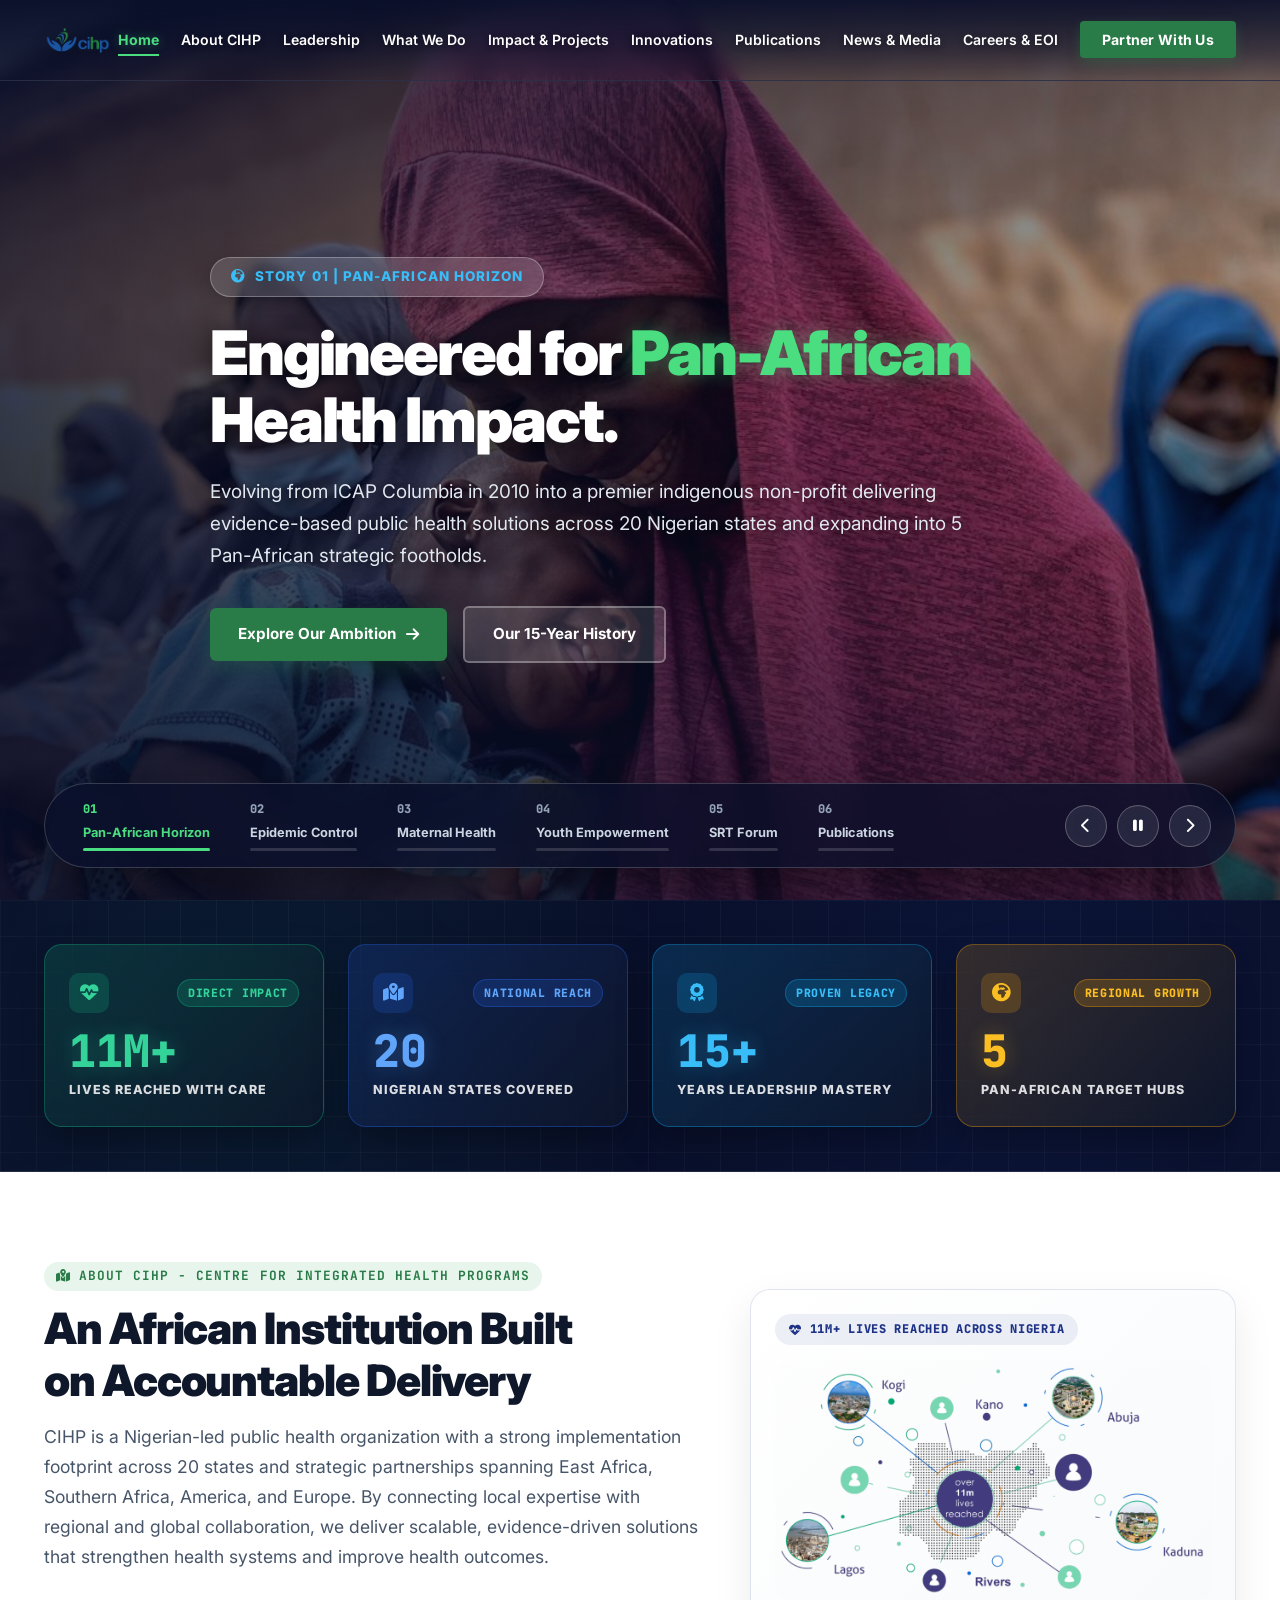
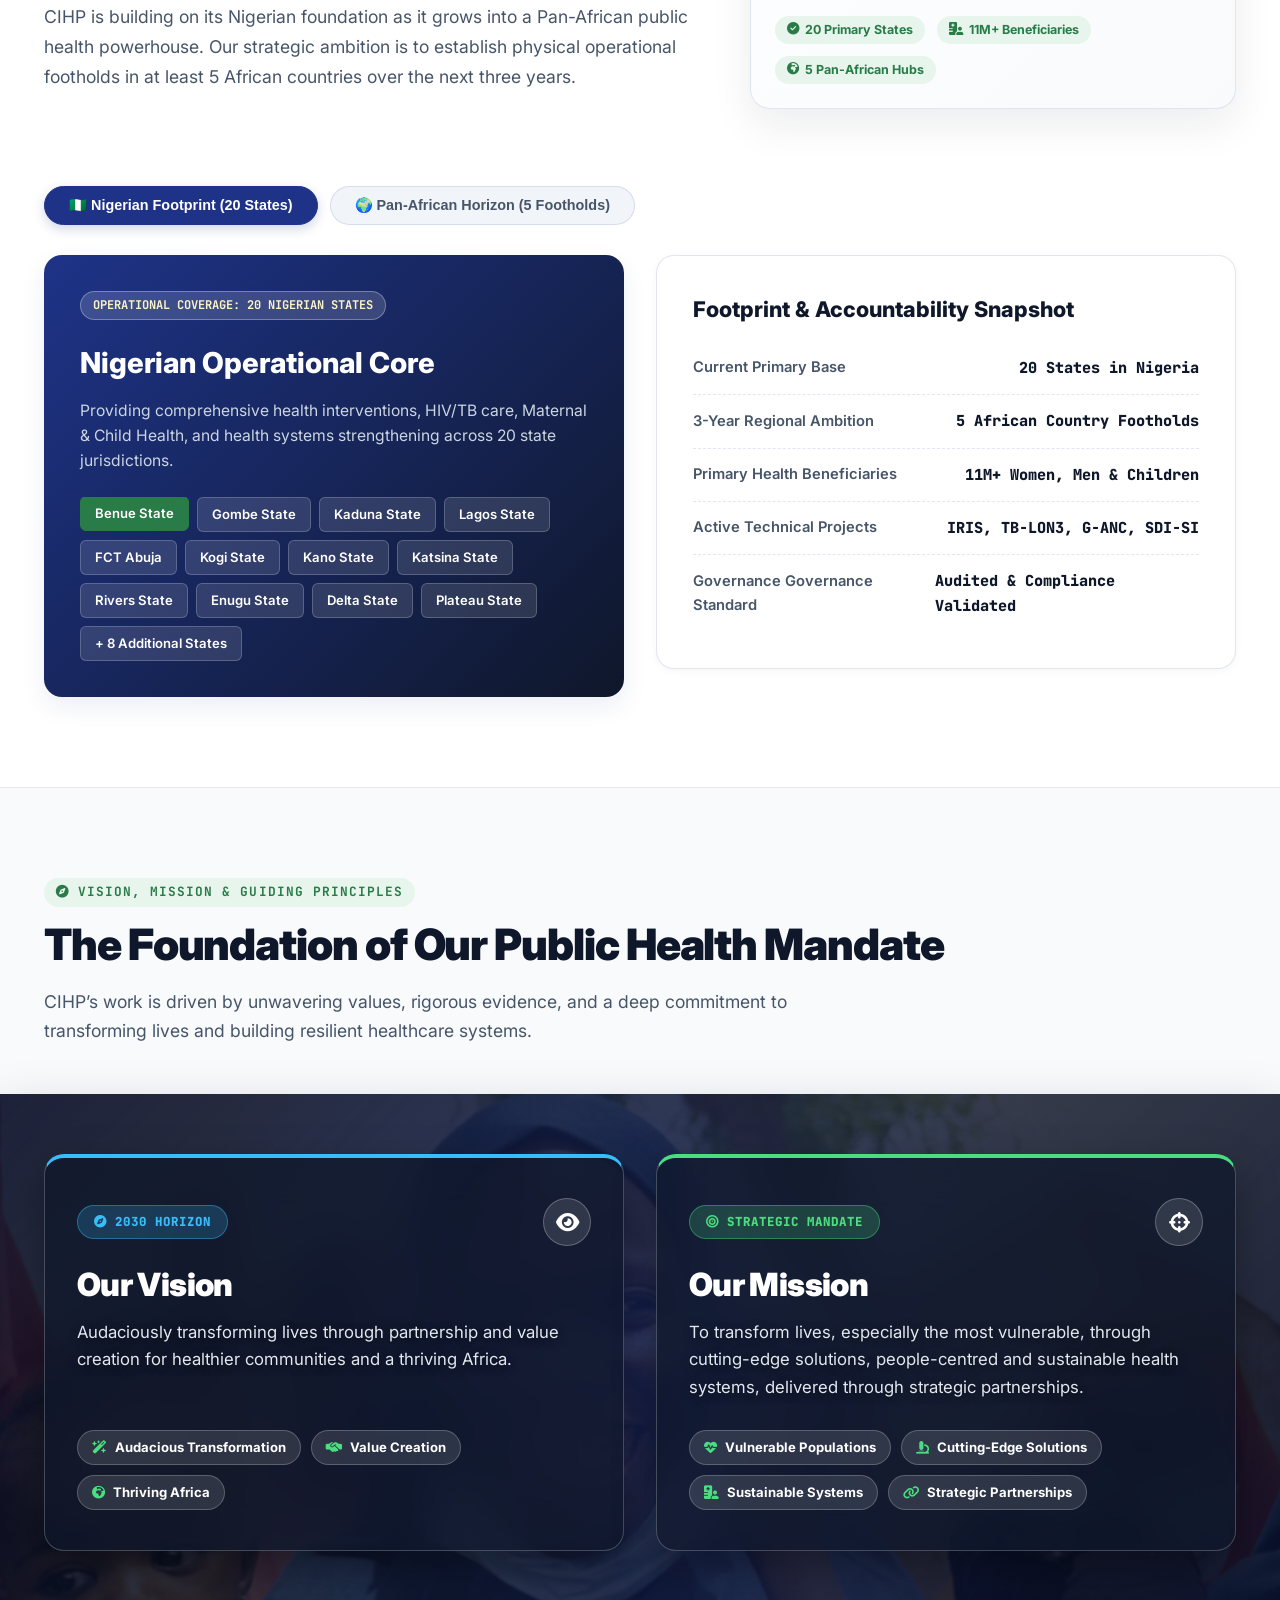
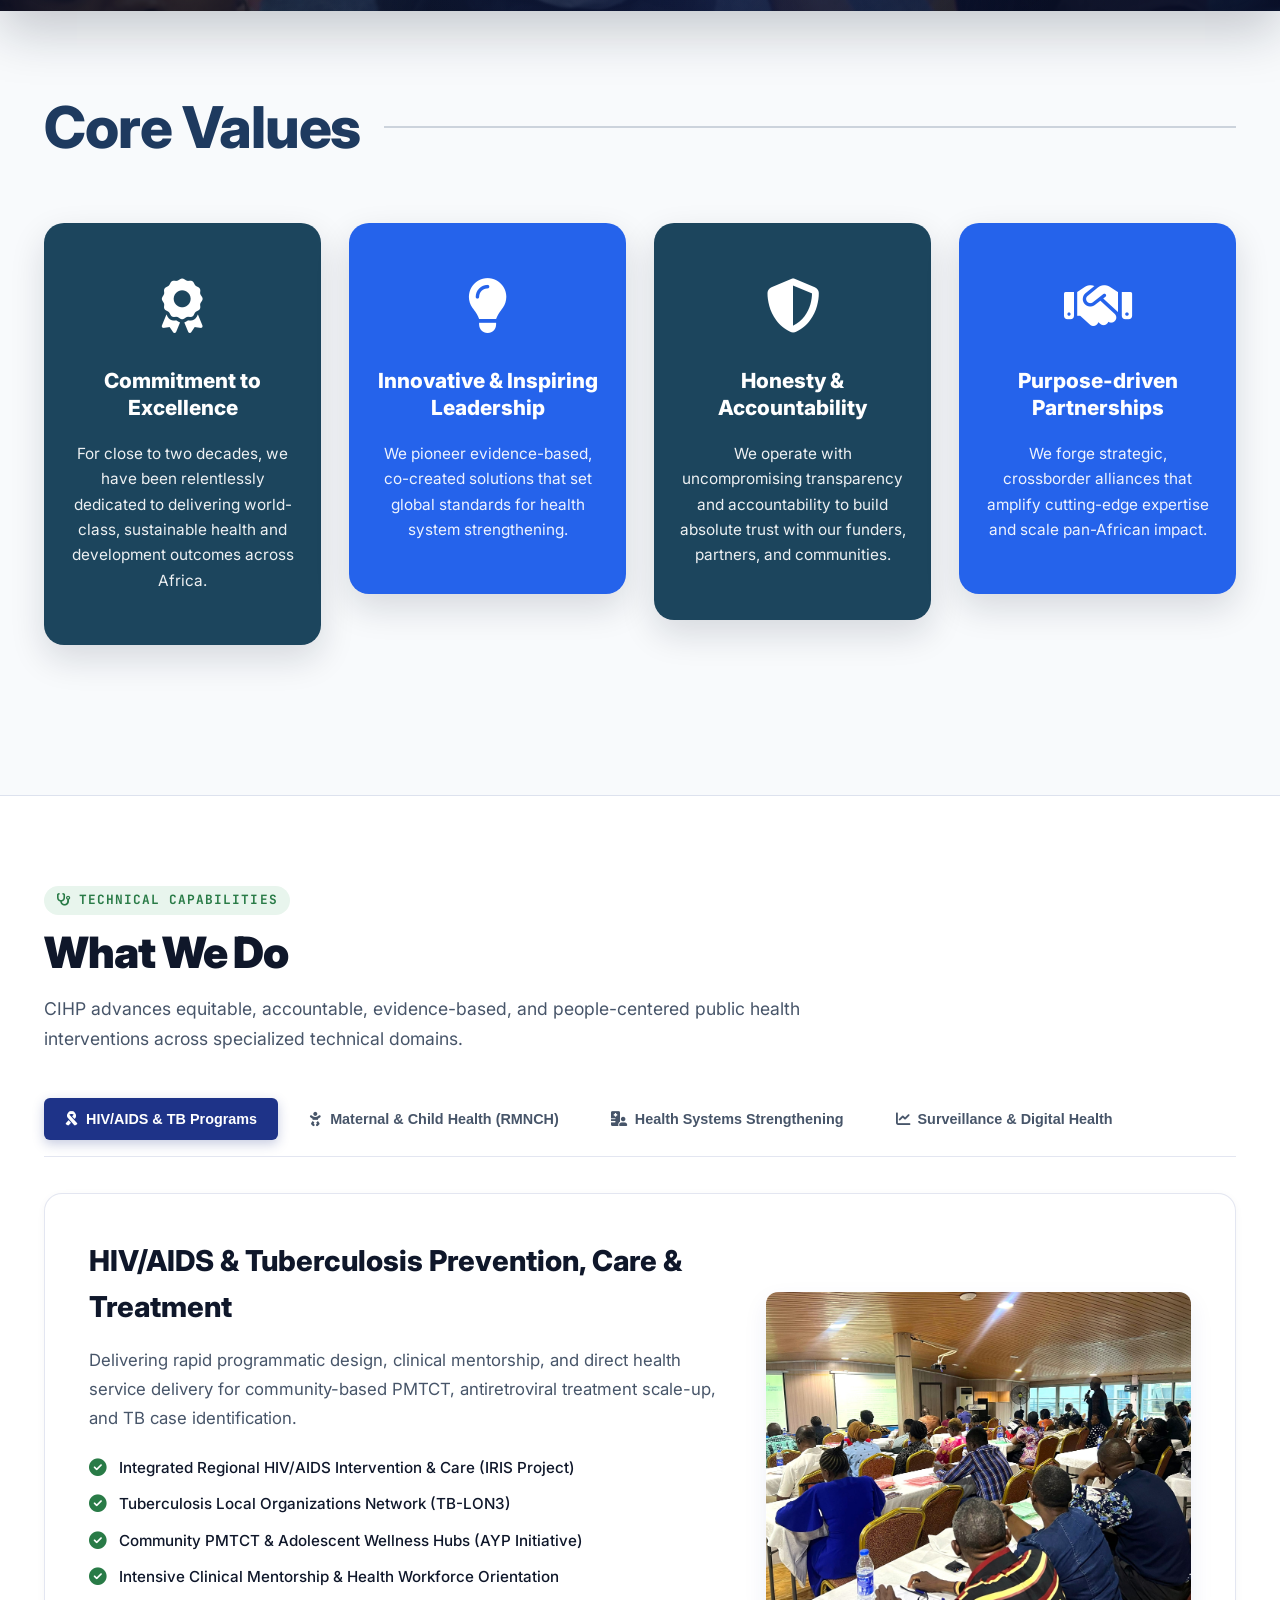
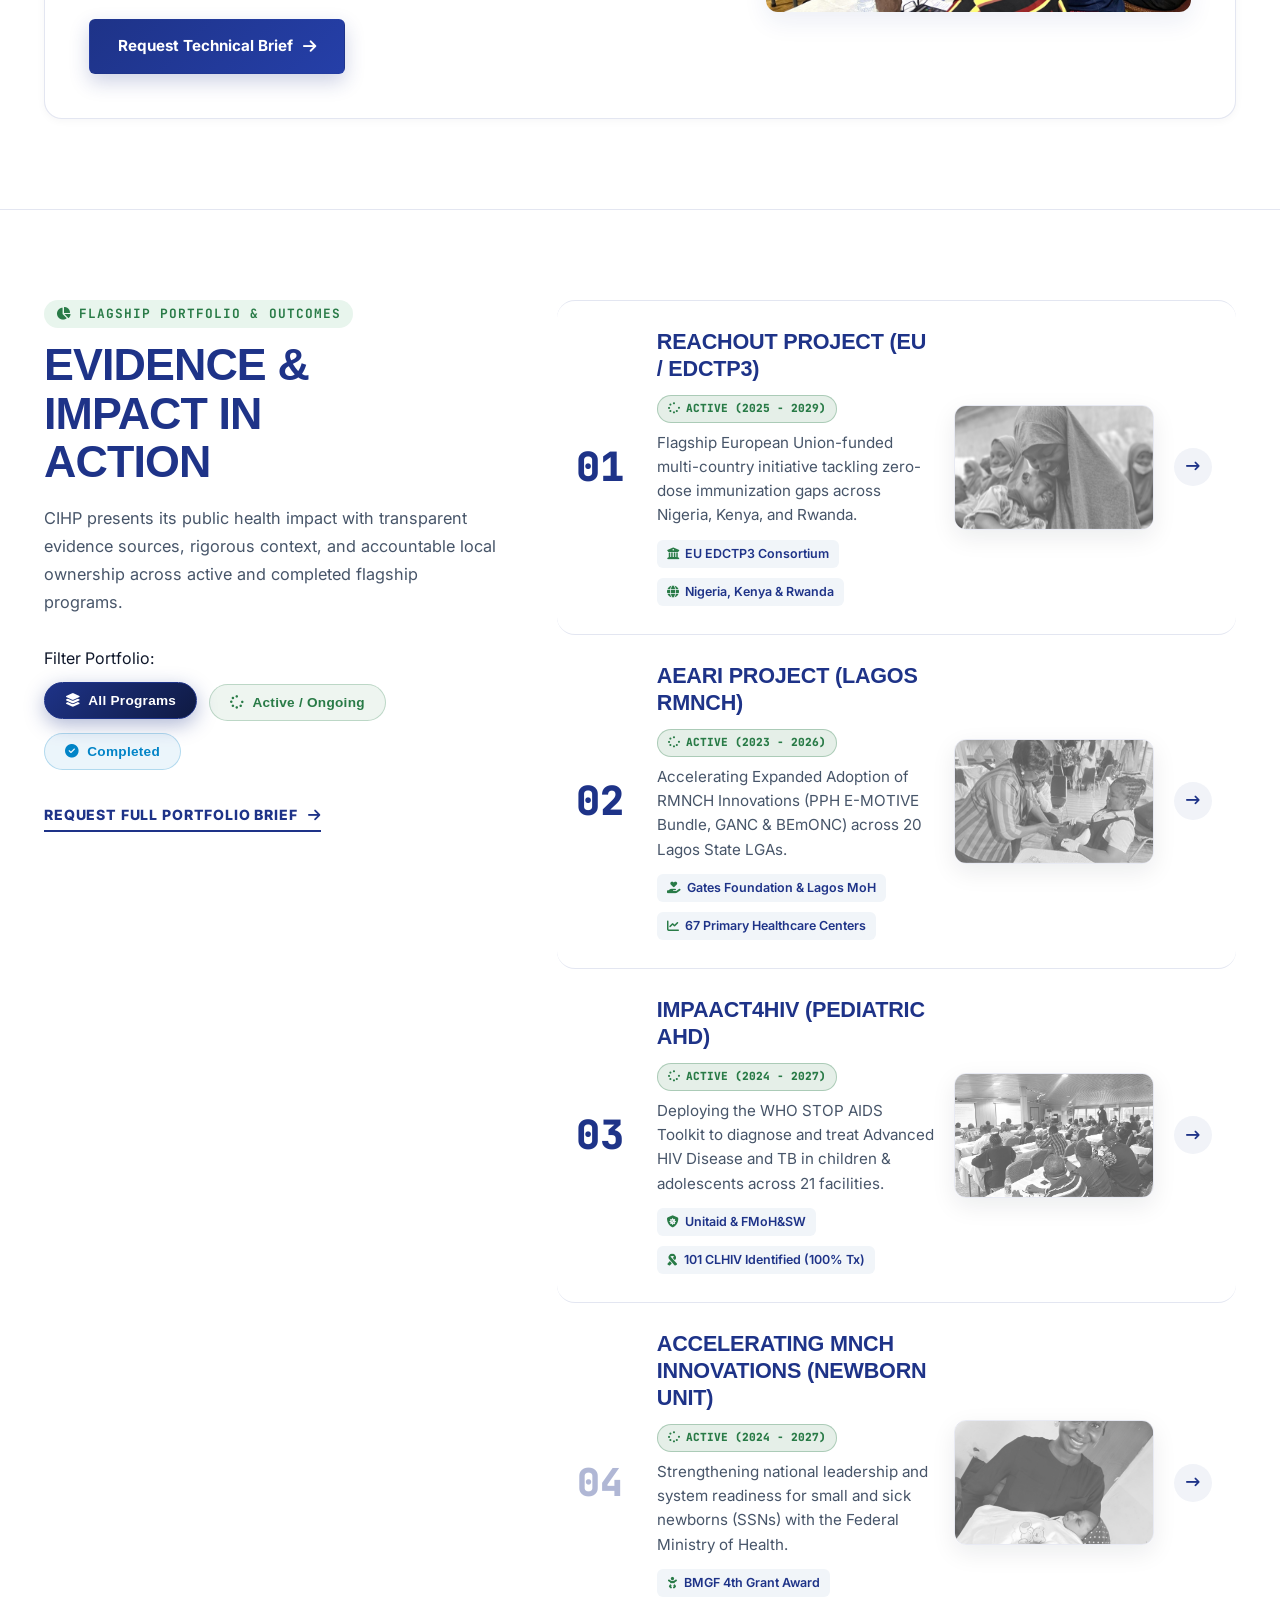
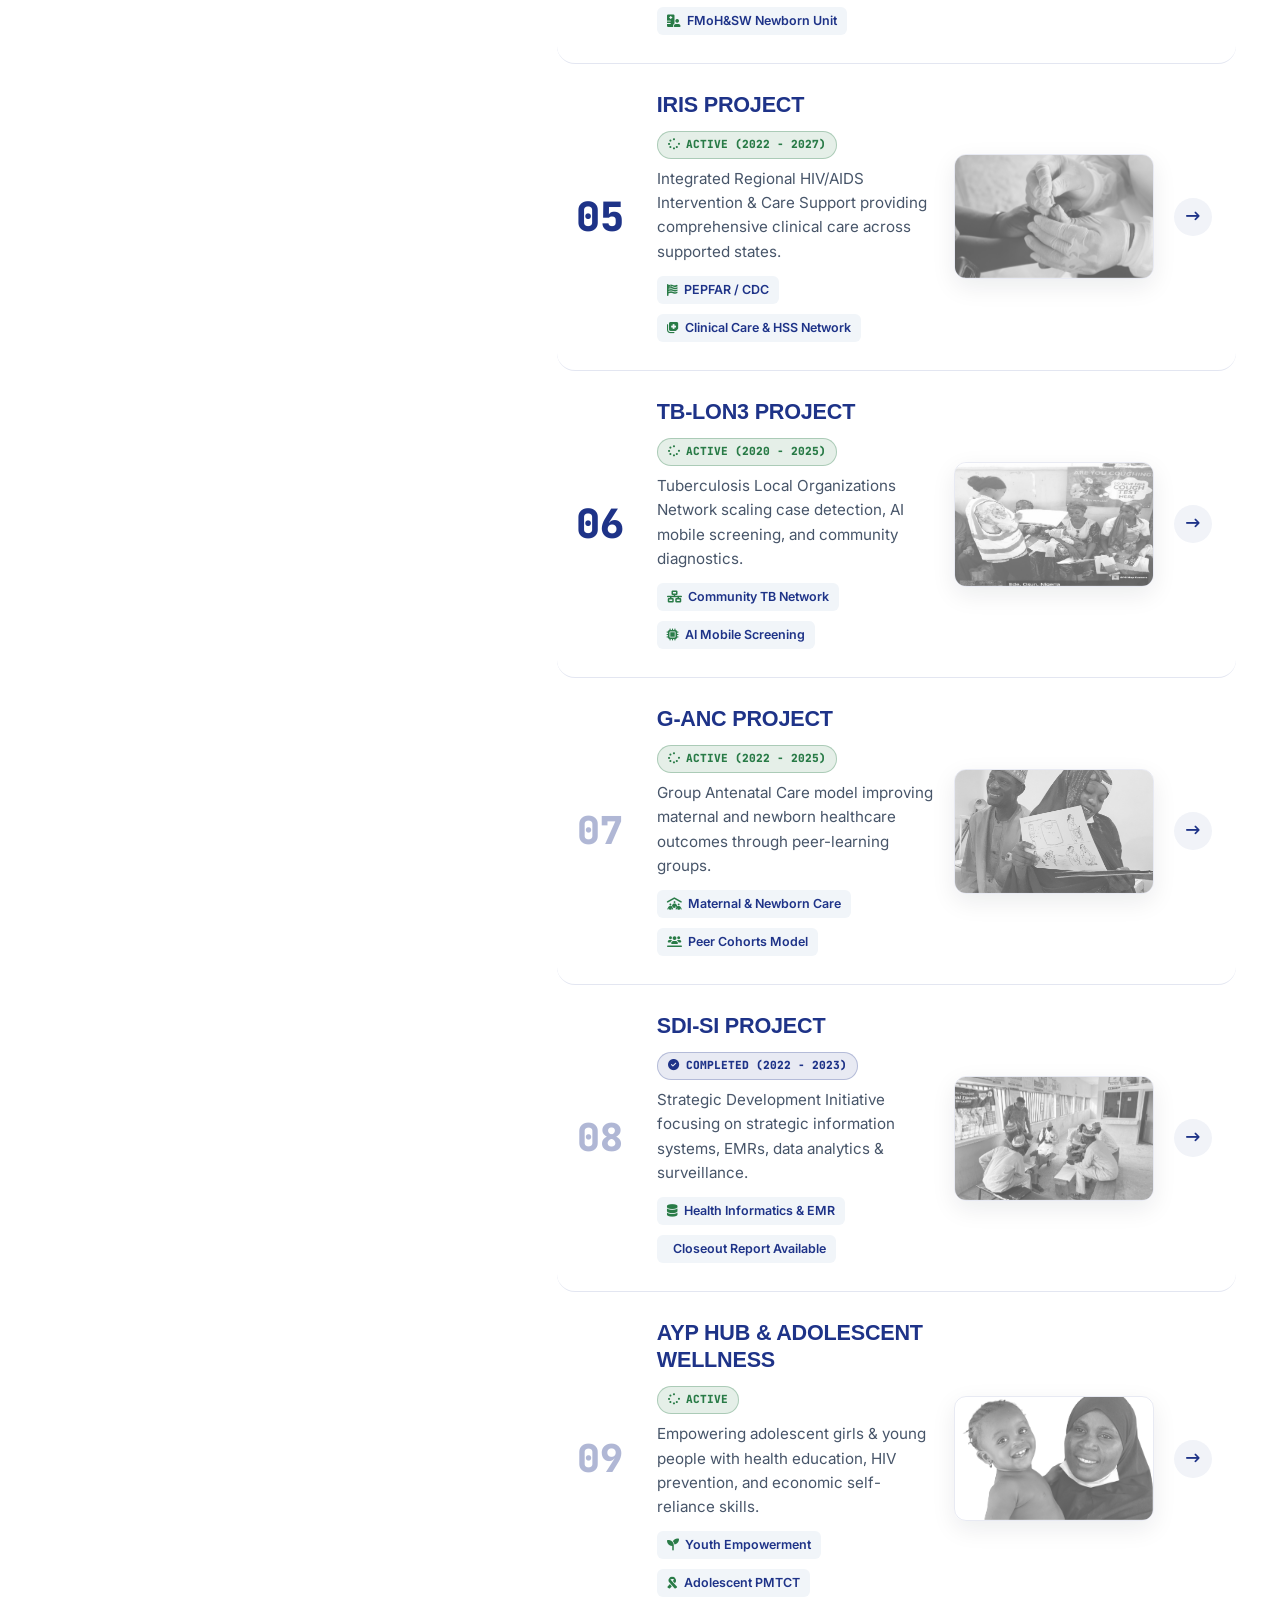
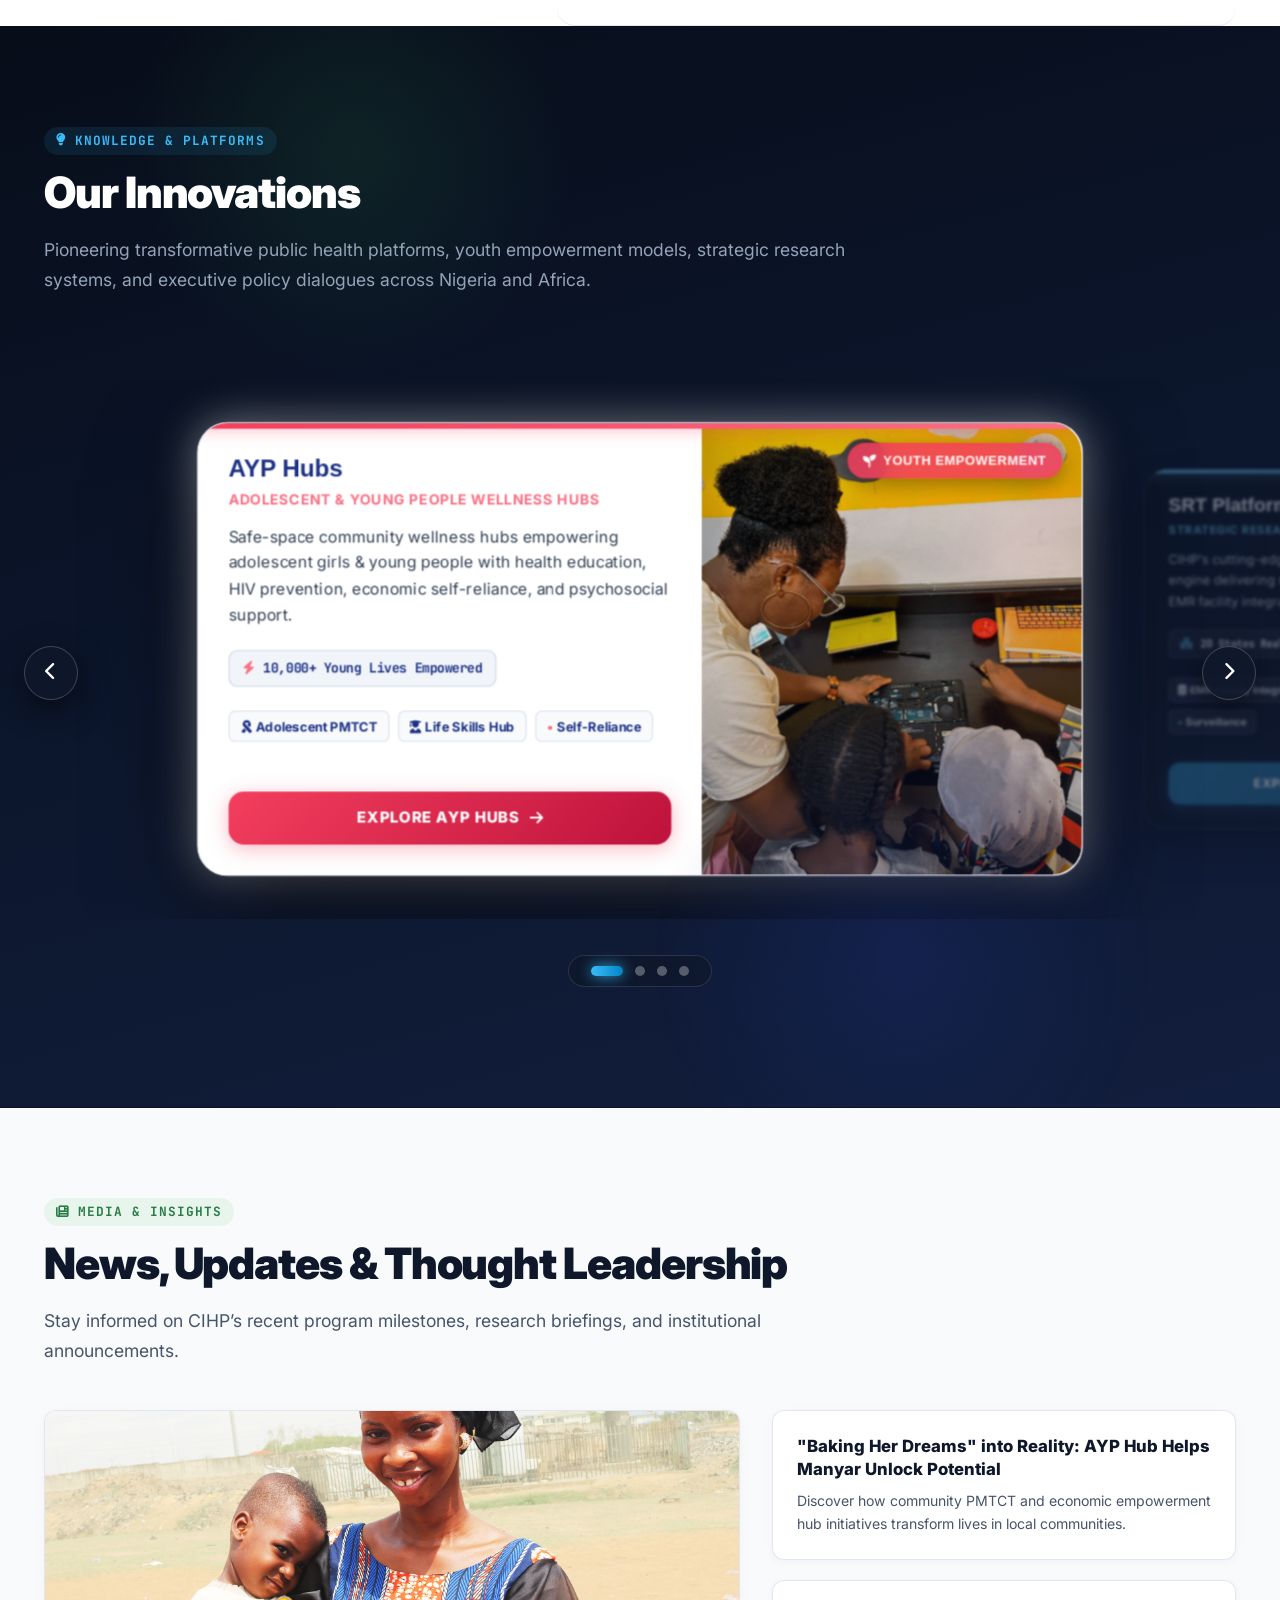
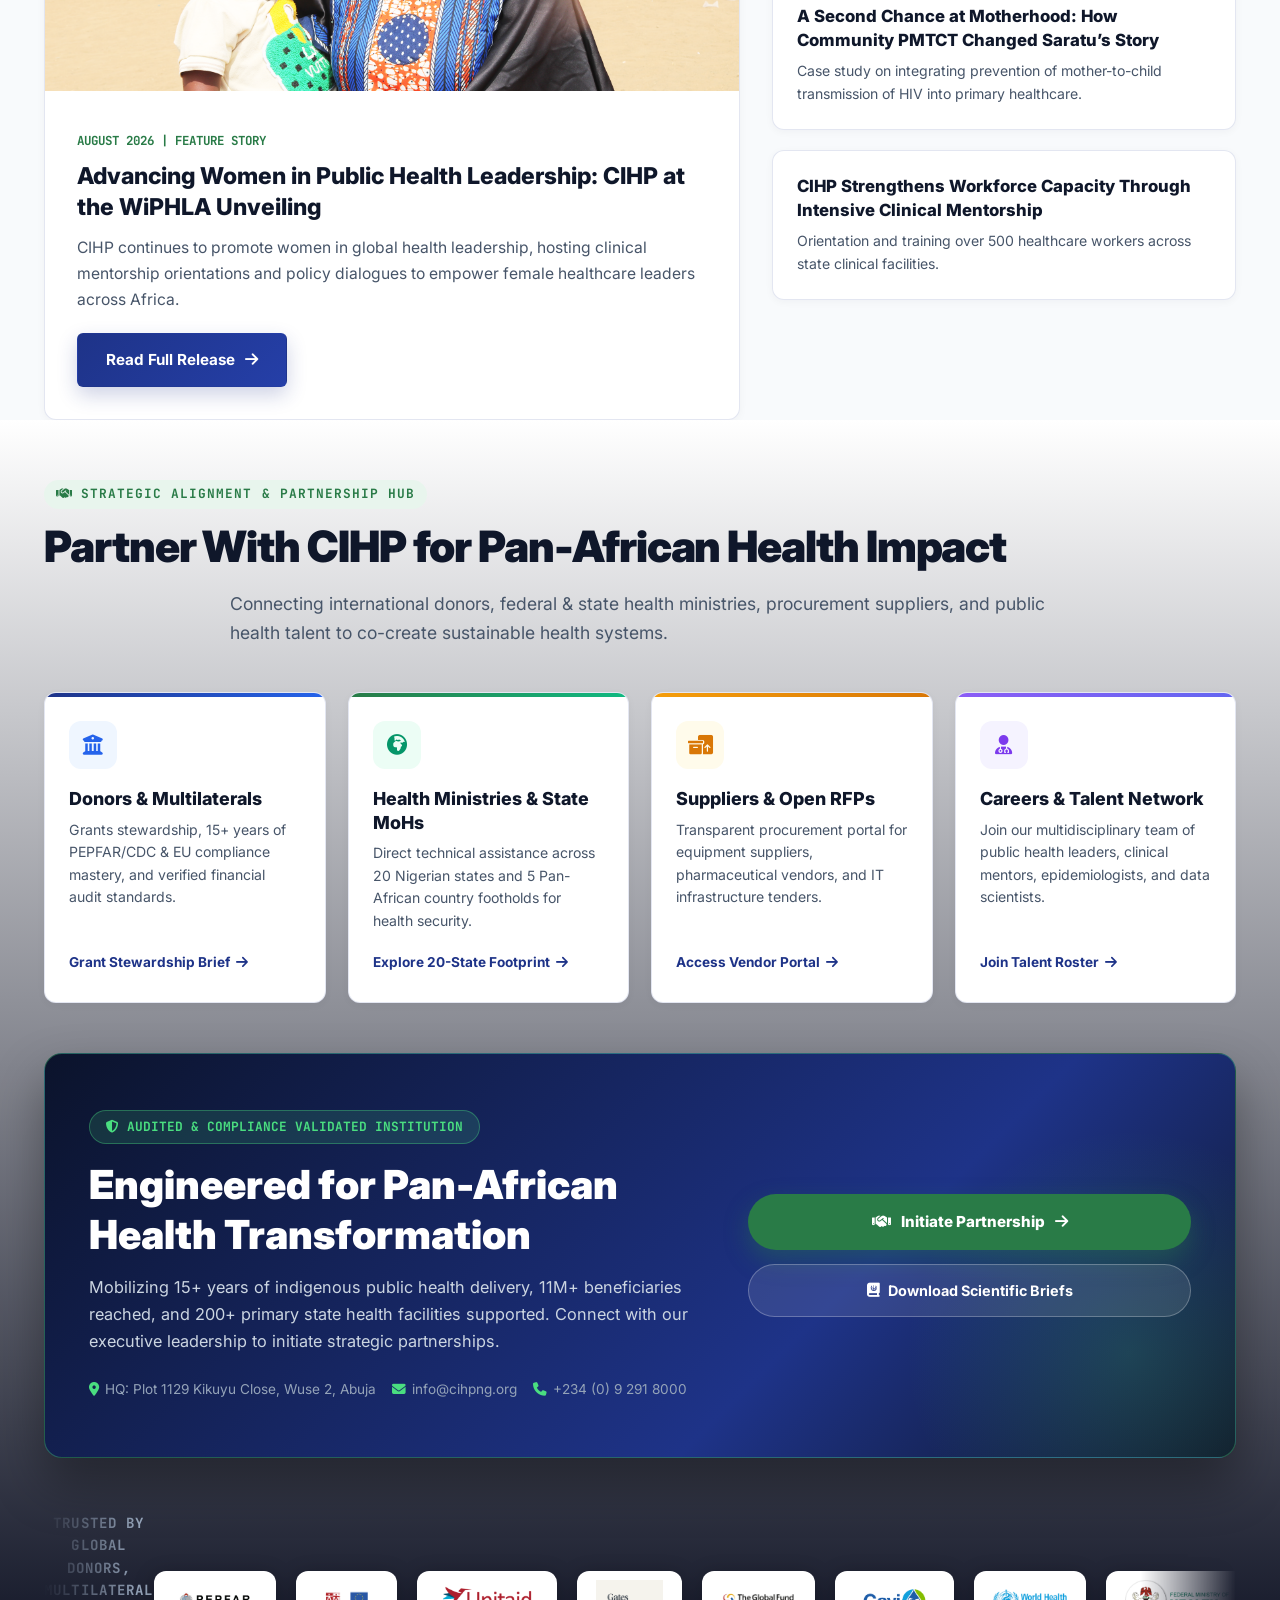
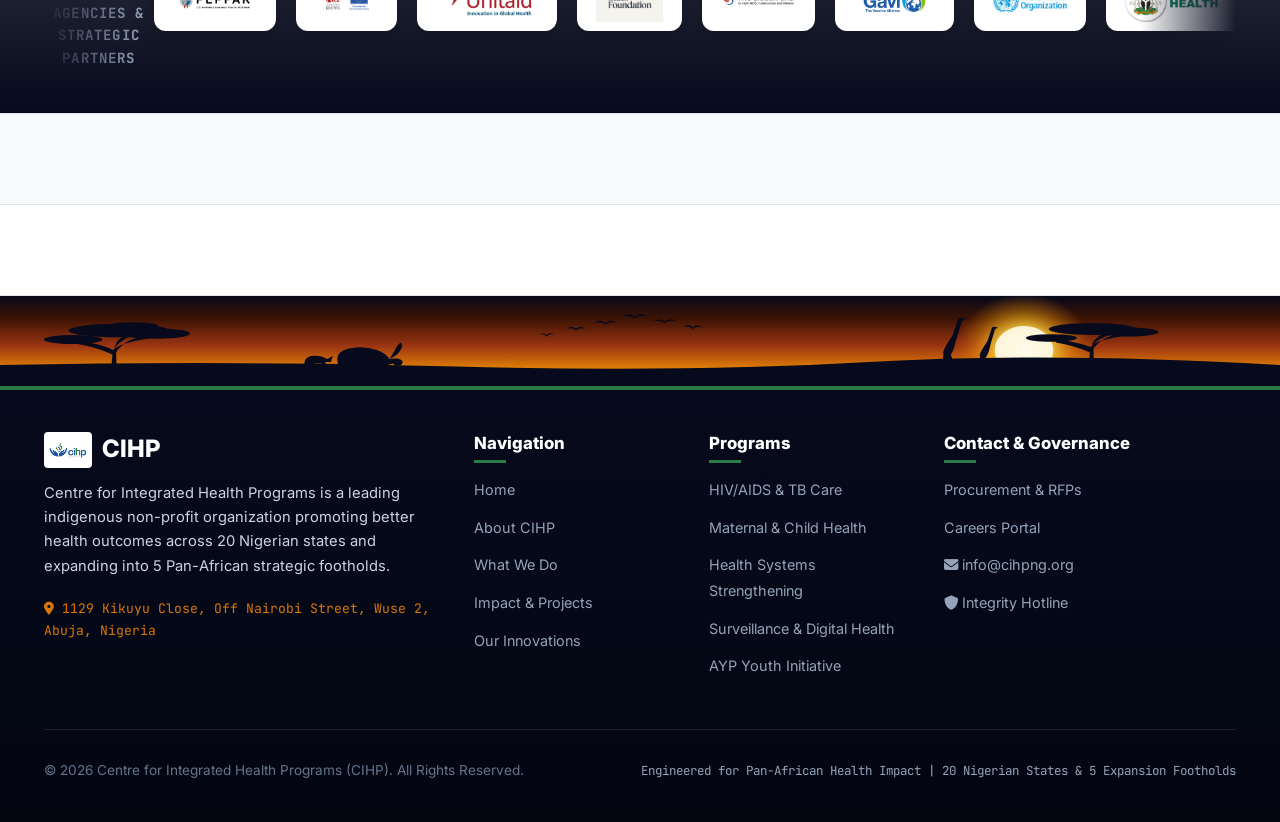
==== index.html @ f64ae37d "style: remove pre-footer white space and redesign African safari silhouette SVG" ====
<!DOCTYPE html>
<html lang="en">

<head>
  <meta charset="utf-8" />
  <meta name="viewport" content="width=device-width, initial-scale=1.0" />
  <title>CIHP — Engineered for Pan-African Health Impact</title>
  <meta name="description"
    content="Centre for Integrated Health Programs (CIHP) is a leading indigenous not-for-profit non-governmental organization promoting better health outcomes across 20 states in Nigeria, reaching 11M+ lives with an ambition to expand across 5 African countries." />

  <!-- AOS Animation Library -->
  <link href="https://unpkg.com/aos@2.3.1/dist/aos.css" rel="stylesheet">
  <!-- Font Awesome Icons -->
  <link rel="stylesheet" href="https://cdnjs.cloudflare.com/ajax/libs/font-awesome/6.4.0/css/all.min.css">
  <!-- Google Fonts -->
  <link rel="preconnect" href="https://fonts.googleapis.com">
  <link rel="preconnect" href="https://fonts.gstatic.com" crossorigin>
  <link
    href="https://fonts.googleapis.com/css2?family=Inter:wght@300;400;500;600;700;800;900&family=JetBrains+Mono:wght@400;500;600;700&display=swap"
    rel="stylesheet">

  <link rel="stylesheet" href="css/style.css">
</head>

<body class="locked">

  <!-- SYSTEM BOOT PRELOADER -->
  <div id="system-preloader">
    <div class="preloader-content">
      <img src="img/cihp logo vector transparent coloured (1).png" alt="CIHP Logo" class="preloader-logo">
      <div class="loading-bar-container">
        <div class="loading-bar"></div>
      </div>
      <div class="loading-text">Initializing Systems...</div>
    </div>
  </div>

  <!-- ==================== STICKY NAVBAR ==================== -->
  <nav class="navbar">
    <a href="#home" class="brand-logo">
      <img src="img/cihp logo vector transparent coloured (1).png" alt="CIHP Logo" />

    </a>

    <button class="mobile-menu-toggle" aria-label="Toggle navigation">
      <i class="fa-solid fa-bars"></i>
    </button>

    <ul class="nav-links">
      <li><a href="#home" class="active">Home</a></li>
      <li><a href="about.html">About CIHP</a></li>
      <li><a href="about.html#leadership">Leadership</a></li>
      <li><a href="#what-we-do">What We Do</a></li>
      <li><a href="#impact">Impact & Projects</a></li>
      <li><a href="#innovations">Innovations</a></li>
      <li><a href="publications.html">Publications</a></li>
      <li><a href="news.html">News & Media</a></li>
      <li><a href="careers.html">Careers & EOI</a></li>
      <li><a href="contact.html" class="btn-nav">Partner With Us</a></li>
    </ul>
  </nav>

  <!-- ==================== 2. FULL-SCREEN STORYTELLING HERO BANNER ==================== -->
  <header id="home" class="hero-slider-section">

    <!-- Slide 1: Pan-African Vision -->
    <div class="hero-slide active">
      <img src="img/Reachout.png" alt="CIHP Pan-African Vision" class="hero-slide-bg" />
      <div class="hero-slide-overlay"></div>
      <div class="container">
        <div class="hero-slide-content">
          <div class="hero-slide-eyebrow">
            <i class="fa-solid fa-earth-africa"></i> Story 01 | Pan-African Horizon
          </div>
          <h1 class="hero-slide-title">
            Engineered for <span class="accent-emerald">Pan-African</span> Health Impact.
          </h1>
          <p class="hero-slide-desc">
            Evolving from ICAP Columbia in 2010 into a premier indigenous non-profit delivering evidence-based public
            health solutions across 20 Nigerian states and expanding into 5 Pan-African strategic footholds.
          </p>
          <div class="hero-slide-cta-group">
            <a href="#about" class="btn-emerald">Explore Our Ambition <i class="fa-solid fa-arrow-right"></i></a>
            <a href="about.html" class="btn-secondary"
              style="background: rgba(255,255,255,0.12); color: #ffffff; border-color: rgba(255,255,255,0.3);">Our
              15-Year History</a>
          </div>
        </div>
      </div>
    </div>

    <!-- Slide 2: Epidemic Control & Diagnostic Networks -->
    <div class="hero-slide">
      <img src="img/iris.JPG" alt="CIHP IRIS Project Epidemic Control" class="hero-slide-bg" />
      <div class="hero-slide-overlay"></div>
      <div class="container">
        <div class="hero-slide-content">
          <div class="hero-slide-eyebrow">
            <i class="fa-solid fa-microscope"></i> Story 02 | Epidemic Control & Diagnostics
          </div>
          <h1 class="hero-slide-title">
            Pioneering HIV & Tuberculosis <span class="accent-emerald">Epidemic Control</span>.
          </h1>
          <p class="hero-slide-desc">
            Sustaining viral suppression, deploying AI-assisted digital mobile X-ray screenings, and strengthening
            laboratory diagnostic networks across state health facilities.
          </p>
          <div class="hero-slide-cta-group">
            <a href="#impact" class="btn-emerald">View Active Projects <i class="fa-solid fa-arrow-right"></i></a>
            <a href="contact.html" class="btn-secondary"
              style="background: rgba(255,255,255,0.12); color: #ffffff; border-color: rgba(255,255,255,0.3);">Procurement
              & RFPs</a>
          </div>
        </div>
      </div>
    </div>

    <!-- Slide 3: Group Antenatal Care (G-ANC) -->
    <div class="hero-slide">
      <img src="img/GANC.jpg" alt="CIHP Group Antenatal Care" class="hero-slide-bg" />
      <div class="hero-slide-overlay"></div>
      <div class="container">
        <div class="hero-slide-content">
          <div class="hero-slide-eyebrow">
            <i class="fa-solid fa-baby"></i> Story 03 | Maternal & Child Health
          </div>
          <h1 class="hero-slide-title">
            Saving Mothers & Infants Through <span class="accent-emerald">Group Antenatal Mentorship</span>.
          </h1>
          <p class="hero-slide-desc">
            Combining group antenatal consultations, peer support circles, and community PMTCT interventions to
            dramatically improve survival and health outcomes for mothers and infants.
          </p>
          <div class="hero-slide-cta-group">
            <a href="#what-we-do" class="btn-emerald">Explore MCH Services <i class="fa-solid fa-arrow-right"></i></a>
            <a href="about.html#leadership" class="btn-secondary"
              style="background: rgba(255,255,255,0.12); color: #ffffff; border-color: rgba(255,255,255,0.3);">Our
              Values</a>
          </div>
        </div>
      </div>
    </div>

    <!-- Slide 4: Youth & Economic Empowerment -->
    <div class="hero-slide">
      <img src="img/HEADER.png" alt="CIHP Youth Empowerment" class="hero-slide-bg" />
      <div class="hero-slide-overlay"></div>
      <div class="container">
        <div class="hero-slide-content">
          <div class="hero-slide-eyebrow">
            <i class="fa-solid fa-graduation-cap"></i> Story 04 | Youth Empowerment
          </div>
          <h1 class="hero-slide-title">
            Unlocking Potential & <span class="accent-emerald">Economic Independence</span>.
          </h1>
          <p class="hero-slide-desc">
            Empowering adolescents and young women through economic hub initiatives, vocational skills training,
            financial literacy, and community support networks.
          </p>
          <div class="hero-slide-cta-group">
            <a href="#impact" class="btn-emerald">Read AYP Story <i class="fa-solid fa-arrow-right"></i></a>
            <a href="contact.html" class="btn-secondary"
              style="background: rgba(255,255,255,0.12); color: #ffffff; border-color: rgba(255,255,255,0.3);">Join
              Talent Network</a>
          </div>
        </div>
      </div>
    </div>

    <!-- Slide 5: Scientific Round Table (SRT) -->
    <div class="hero-slide">
      <img src="img/SRT.jpg" alt="CIHP Scientific Round Table Forum" class="hero-slide-bg" />
      <div class="hero-slide-overlay"></div>
      <div class="container">
        <div class="hero-slide-content">
          <div class="hero-slide-eyebrow">
            <i class="fa-solid fa-flask-vial"></i> Story 05 | Research & Evidence Translation
          </div>
          <h1 class="hero-slide-title">
            The Scientific Round Table <span class="accent-emerald">(SRT Forum)</span>.
          </h1>
          <p class="hero-slide-desc">
            CIHP's premier scientific dialogue and evidence translation platform, bringing together public health
            experts,
            researchers, and policymakers to bridge global science with frontline healthcare delivery.
          </p>
          <div class="hero-slide-cta-group">
            <a href="publications.html" class="btn-emerald">Explore Research <i class="fa-solid fa-arrow-right"></i></a>
            <a href="contact.html" class="btn-secondary"
              style="background: rgba(255,255,255,0.12); color: #ffffff; border-color: rgba(255,255,255,0.3);">Partner
              With Us</a>
          </div>
        </div>
      </div>
    </div>

    <!-- Slide 6: Peer-Reviewed Journals & Scientific Publications -->
    <div class="hero-slide">
      <img src="img/library.png" alt="CIHP Scientific Publications & Journals" class="hero-slide-bg" />
      <div class="hero-slide-overlay"></div>
      <div class="container">
        <div class="hero-slide-content">
          <div class="hero-slide-eyebrow">
            <i class="fa-solid fa-book-journal-whills"></i> Story 06 | Peer-Reviewed Knowledge
          </div>
          <h1 class="hero-slide-title">
            Advancing Evidence Through <span class="accent-emerald">Global Publications</span>.
          </h1>
          <p class="hero-slide-desc">
            Explore 15+ years of peer-reviewed journal articles, clinical implementation guidelines, and policy
            monographs
            produced by CIHP researchers in leading global health repositories.
          </p>
          <div class="hero-slide-cta-group">
            <a href="publications.html" class="btn-emerald">View Publications <i
                class="fa-solid fa-arrow-right"></i></a>
            <a href="news.html" class="btn-secondary"
              style="background: rgba(255,255,255,0.12); color: #ffffff; border-color: rgba(255,255,255,0.3);">Newsroom</a>
          </div>
        </div>
      </div>
    </div>

    <!-- ECEWS-Style Floating Glassmorphic Controls Bar -->
    <div class="slider-controls-bar">
      <div class="container">
        <div class="slider-controls-inner">

          <!-- Numbered Dots with Animated Timer Line -->
          <div class="slider-dots-container">
            <div class="slider-dot-item active" onclick="goToHeroSlide(0)">
              <span class="dot-num">01</span>
              <span class="dot-label">Pan-African Horizon</span>
              <div class="dot-progress">
                <div class="dot-progress-fill"></div>
              </div>
            </div>
            <div class="slider-dot-item" onclick="goToHeroSlide(1)">
              <span class="dot-num">02</span>
              <span class="dot-label">Epidemic Control</span>
              <div class="dot-progress">
                <div class="dot-progress-fill"></div>
              </div>
            </div>
            <div class="slider-dot-item" onclick="goToHeroSlide(2)">
              <span class="dot-num">03</span>
              <span class="dot-label">Maternal Health</span>
              <div class="dot-progress">
                <div class="dot-progress-fill"></div>
              </div>
            </div>
            <div class="slider-dot-item" onclick="goToHeroSlide(3)">
              <span class="dot-num">04</span>
              <span class="dot-label">Youth Empowerment</span>
              <div class="dot-progress">
                <div class="dot-progress-fill"></div>
              </div>
            </div>
            <div class="slider-dot-item" onclick="goToHeroSlide(4)">
              <span class="dot-num">05</span>
              <span class="dot-label">SRT Forum</span>
              <div class="dot-progress">
                <div class="dot-progress-fill"></div>
              </div>
            </div>
            <div class="slider-dot-item" onclick="goToHeroSlide(5)">
              <span class="dot-num">06</span>
              <span class="dot-label">Publications</span>
              <div class="dot-progress">
                <div class="dot-progress-fill"></div>
              </div>
            </div>
          </div>

          <!-- Controls: Prev/Next & Play/Pause -->
          <div class="slider-actions">
            <button class="slider-action-btn" id="prevHeroBtn" aria-label="Previous Slide" onclick="prevHeroSlide()">
              <i class="fa-solid fa-chevron-left"></i>
            </button>
            <button class="slider-action-btn" id="playPauseHeroBtn" aria-label="Pause Auto Slider"
              onclick="toggleHeroAutoplay()">
              <i class="fa-solid fa-pause" id="playPauseIcon"></i>
            </button>
            <button class="slider-action-btn" id="nextHeroBtn" aria-label="Next Slide" onclick="nextHeroSlide()">
              <i class="fa-solid fa-chevron-right"></i>
            </button>
          </div>

        </div>
      </div>
    </div>

  </header>

  <!-- ==================== HERO IMPACT STATS BAR ==================== -->
  <section class="hero-stats-banner-section">
    <div class="container">
      <div class="stats-banner-grid" data-aos="fade-up">

        <div class="stat-banner-card glass-card-emerald">
          <div class="stat-card-header">
            <div class="stat-card-icon"><i class="fa-solid fa-heart-pulse"></i></div>
            <span class="stat-card-badge">Direct Impact</span>
          </div>
          <div class="stat-banner-number"><span class="counter-val" data-target="11" data-suffix="M+">0M+</span></div>
          <div class="stat-banner-label">LIVES REACHED WITH CARE</div>
        </div>

        <div class="stat-banner-card glass-card-blue">
          <div class="stat-card-header">
            <div class="stat-card-icon"><i class="fa-solid fa-map-location-dot"></i></div>
            <span class="stat-card-badge">National Reach</span>
          </div>
          <div class="stat-banner-number"><span class="counter-val" data-target="20" data-suffix="">0</span></div>
          <div class="stat-banner-label">NIGERIAN STATES COVERED</div>
        </div>

        <div class="stat-banner-card glass-card-cyan">
          <div class="stat-card-header">
            <div class="stat-card-icon"><i class="fa-solid fa-award"></i></div>
            <span class="stat-card-badge">Proven Legacy</span>
          </div>
          <div class="stat-banner-number"><span class="counter-val" data-target="15" data-suffix="+">0+</span></div>
          <div class="stat-banner-label">YEARS LEADERSHIP MASTERY</div>
        </div>

        <div class="stat-banner-card glass-card-amber">
          <div class="stat-card-header">
            <div class="stat-card-icon"><i class="fa-solid fa-earth-africa"></i></div>
            <span class="stat-card-badge">Regional Growth</span>
          </div>
          <div class="stat-banner-number"><span class="counter-val" data-target="5" data-suffix="">0</span></div>
          <div class="stat-banner-label">PAN-AFRICAN TARGET HUBS</div>
        </div>

      </div>
    </div>
  </section>



  <main>

    <!-- ==================== 4. ABOUT CIHP ==================== -->
    <section id="about" class="map-footprint-section">
      <div class="container">
        <!-- About 2-Column Hero Layout (Text + Graphic Card) -->
        <div class="about-hero-grid">

          <!-- Left Column: About Text Content -->
          <div class="about-text-content" data-aos="fade-right">
            <span class="section-eyebrow"><i class="fa-solid fa-map-location-dot"></i> About CIHP - Centre for
              Integrated Health Programs</span>
            <h2 class="section-title">An African Institution Built <br>on Accountable Delivery</h2>
            <p class="section-desc">CIHP is a Nigerian-led public health organization with a strong implementation
              footprint
              across 20 states and strategic partnerships spanning East Africa, Southern Africa, America, and Europe. By
              connecting local expertise with regional and global collaboration, we deliver scalable, evidence-driven
              solutions that strengthen health systems and improve health outcomes. <br><br>
              CIHP is building on its Nigerian foundation as it grows into a Pan-African public health powerhouse. Our
              strategic ambition is to establish physical operational footholds in at least 5 African countries over the
              next three years.
            </p>
          </div>

          <!-- Right Column: Interactive Reach Map Graphic Card -->
          <div class="about-graphic-card" data-aos="fade-left">
            <div class="about-graphic-wrapper">
              <span class="about-graphic-tag"><i class="fa-solid fa-heart-pulse"></i> 11M+ LIVES REACHED ACROSS
                NIGERIA</span>
              <img src="img/nigeria_reach_map.png"
                alt="CIHP Nigeria Reach Map & Key Hubs (Lagos, Abuja, Kaduna, Kano, Kogi, Rivers)"
                class="about-reach-img" />
              <div class="about-graphic-footer">
                <span class="foot-hub-pill"><i class="fa-solid fa-circle-check"></i> 20 Primary States</span>
                <span class="foot-hub-pill"><i class="fa-solid fa-hospital-user"></i> 11M+ Beneficiaries</span>
                <span class="foot-hub-pill"><i class="fa-solid fa-earth-africa"></i> 5 Pan-African Hubs</span>
              </div>
            </div>
          </div>

        </div>

        <div class="footprint-controls">
          <button class="tab-btn active" onclick="switchFootprintTab('nigeria')">🇳🇬 Nigerian Footprint (20
            States)</button>
          <button class="tab-btn" onclick="switchFootprintTab('panafrican')">🌍 Pan-African Horizon (5
            Footholds)</button>
        </div>

        <div class="footprint-display-grid">

          <div class="map-interactive-card" id="footprintMapCard">
            <div>
              <span class="map-tag" id="mapTagText">OPERATIONAL COVERAGE: 20 NIGERIAN STATES</span>
              <h3 id="mapCardTitle">Nigerian Operational Core</h3>
              <p id="mapCardDesc">Providing comprehensive health interventions, HIV/TB care, Maternal & Child Health,
                and health systems strengthening across 20 state jurisdictions.</p>
            </div>

            <div class="states-pills-container" id="statesContainer">
              <span class="state-pill active">Benue State</span>
              <span class="state-pill">Gombe State</span>
              <span class="state-pill">Kaduna State</span>
              <span class="state-pill">Lagos State</span>
              <span class="state-pill">FCT Abuja</span>
              <span class="state-pill">Kogi State</span>
              <span class="state-pill">Kano State</span>
              <span class="state-pill">Katsina State</span>
              <span class="state-pill">Rivers State</span>
              <span class="state-pill">Enugu State</span>
              <span class="state-pill">Delta State</span>
              <span class="state-pill">Plateau State</span>
              <span class="state-pill">+ 8 Additional States</span>
            </div>
          </div>

          <div class="footprint-details-card">
            <h4>Footprint & Accountability Snapshot</h4>
            <div class="footprint-stat-row">
              <span class="stat-row-label">Current Primary Base</span>
              <span class="stat-row-value">20 States in Nigeria</span>
            </div>
            <div class="footprint-stat-row">
              <span class="stat-row-label">3-Year Regional Ambition</span>
              <span class="stat-row-value">5 African Country Footholds</span>
            </div>
            <div class="footprint-stat-row">
              <span class="stat-row-label">Primary Health Beneficiaries</span>
              <span class="stat-row-value">11M+ Women, Men & Children</span>
            </div>
            <div class="footprint-stat-row">
              <span class="stat-row-label">Active Technical Projects</span>
              <span class="stat-row-value">IRIS, TB-LON3, G-ANC, SDI-SI</span>
            </div>
            <div class="footprint-stat-row">
              <span class="stat-row-label">Governance Governance Standard</span>
              <span class="stat-row-value">Audited & Compliance Validated</span>
            </div>
          </div>

        </div>
      </div>
    </section>

    <!-- ==================== 5. INSTITUTIONAL IDENTITY & C-I-H-P VALUES MATRIX ==================== -->
    <section style="background: var(--bg-deep);">
      <div class="container">
        <span class="section-eyebrow"><i class="fa-solid fa-compass"></i> Vision, Mission & Guiding Principles</span>
        <h2 class="section-title">The Foundation of Our Public Health Mandate</h2>
        <p class="section-desc">
          CIHP’s work is driven by unwavering values, rigorous evidence, and a deep commitment to transforming lives and
          building resilient healthcare systems.
        </p>

        <!-- Option 3: Full-width End-to-End Photographic Backdrop Banner (Vision & Mission) -->
        <div class="mv-backdrop-banner">
          <img src="img/HEADER.png" alt="CIHP Public Health Mission Backdrop" class="mv-backdrop-img" />
          <div class="mv-backdrop-overlay"></div>

          <div class="container" style="position: relative; z-index: 2; width: 100%;">
            <div class="mv-glass-grid">
              <!-- Vision Glass Card (Slides in from Left) -->
              <div class="mv-glass-card vision-glass" data-aos="fade-right" data-aos-duration="1000"
                data-aos-once="true">
                <div>
                  <div class="mv-glass-header">
                    <span class="mv-glass-tag"><i class="fa-solid fa-compass"></i> 2030 Horizon</span>
                    <div class="mv-glass-icon"><i class="fa-solid fa-eye"></i></div>
                  </div>
                  <h3>Our Vision</h3>
                  <p>
                    Audaciously transforming lives through partnership and value creation for healthier communities and
                    a
                    thriving Africa.
                  </p>
                </div>

                <div class="mv-glass-pills">
                  <span class="mv-glass-pill"><i class="fa-solid fa-wand-magic-sparkles"></i> Audacious
                    Transformation</span>
                  <span class="mv-glass-pill"><i class="fa-solid fa-handshake-simple"></i> Value Creation</span>
                  <span class="mv-glass-pill"><i class="fa-solid fa-earth-africa"></i> Thriving Africa</span>
                </div>
              </div>

              <!-- Mission Glass Card (Slides in from Right) -->
              <div class="mv-glass-card mission-glass" data-aos="fade-left" data-aos-duration="1000"
                data-aos-once="true">
                <div>
                  <div class="mv-glass-header">
                    <span class="mv-glass-tag"><i class="fa-solid fa-bullseye"></i> Strategic Mandate</span>
                    <div class="mv-glass-icon"><i class="fa-solid fa-crosshairs"></i></div>
                  </div>
                  <h3>Our Mission</h3>
                  <p>
                    To transform lives, especially the most vulnerable, through cutting-edge solutions, people-centred
                    and
                    sustainable health systems, delivered through strategic partnerships.
                  </p>
                </div>

                <div class="mv-glass-pills">
                  <span class="mv-glass-pill"><i class="fa-solid fa-heart-pulse"></i> Vulnerable Populations</span>
                  <span class="mv-glass-pill"><i class="fa-solid fa-microscope"></i> Cutting-Edge Solutions</span>
                  <span class="mv-glass-pill"><i class="fa-solid fa-hospital-user"></i> Sustainable Systems</span>
                  <span class="mv-glass-pill"><i class="fa-solid fa-link"></i> Strategic Partnerships</span>
                </div>
              </div>
            </div>
          </div>
        </div>

        <!-- Core Values Section (Adopted Design) -->
        <div style="margin-top: 70px;">
          <div class="core-values-header" data-aos="fade-right">
            <h2 class="core-values-title">Core Values</h2>
            <div class="core-values-line"></div>
          </div>

          <div class="values-grid">
            <!-- Card 1: Commitment to Excellence -->
            <div class="value-card card-teal" data-aos="fade-up" data-aos-delay="100">
              <div class="value-card-icon"><i class="fa-solid fa-award"></i></div>
              <h4>Commitment to Excellence</h4>
              <p>For close to two decades, we have been relentlessly dedicated to delivering world-class, sustainable
                health and development outcomes across Africa.</p>
            </div>

            <!-- Card 2: Innovative & Inspiring Leadership -->
            <div class="value-card card-blue card-offset" data-aos="fade-up" data-aos-delay="200">
              <div class="value-card-icon"><i class="fa-solid fa-lightbulb"></i></div>
              <h4>Innovative & Inspiring Leadership</h4>
              <p>We pioneer evidence-based, co-created solutions that set global standards for health system
                strengthening.</p>
            </div>

            <!-- Card 3: Honesty & Accountability -->
            <div class="value-card card-teal" data-aos="fade-up" data-aos-delay="300">
              <div class="value-card-icon"><i class="fa-solid fa-shield-halved"></i></div>
              <h4>Honesty & Accountability</h4>
              <p>We operate with uncompromising transparency and accountability to build absolute trust with our
                funders, partners, and communities.</p>
            </div>

            <!-- Card 4: Purpose-driven Partnerships -->
            <div class="value-card card-blue card-offset" data-aos="fade-up" data-aos-delay="400">
              <div class="value-card-icon"><i class="fa-solid fa-handshake"></i></div>
              <h4>Purpose-driven Partnerships</h4>
              <p>We forge strategic, crossborder alliances that amplify cutting-edge expertise and scale pan-African
                impact.</p>
            </div>
          </div>
        </div>

      </div>
    </section>

    <!-- ==================== 6. CORE TECHNICAL CAPABILITIES (WHAT WE DO) ==================== -->
    <section id="what-we-do" class="technical-domains-section">
      <div class="container">
        <span class="section-eyebrow"><i class="fa-solid fa-stethoscope"></i> Technical Capabilities</span>
        <h2 class="section-title">What We Do</h2>
        <p class="section-desc">
          CIHP advances equitable, accountable, evidence-based, and people-centered public health interventions across
          specialized technical domains.
        </p>

        <!-- Technical Tabs Navigation -->
        <div class="technical-tabs-nav">
          <button class="tech-tab-btn active" onclick="switchTechTab('hivtb')">
            <i class="fa-solid fa-ribbon"></i> HIV/AIDS & TB Programs
          </button>
          <button class="tech-tab-btn" onclick="switchTechTab('rmnch')">
            <i class="fa-solid fa-baby"></i> Maternal & Child Health (RMNCH)
          </button>
          <button class="tech-tab-btn" onclick="switchTechTab('hss')">
            <i class="fa-solid fa-hospital-user"></i> Health Systems Strengthening
          </button>
          <button class="tech-tab-btn" onclick="switchTechTab('digital')">
            <i class="fa-solid fa-chart-line"></i> Surveillance & Digital Health
          </button>
        </div>

        <!-- Technical Content Card Display -->
        <div class="tech-content-card" id="techContentDisplay">
          <div class="tech-content-left">
            <h3 id="techTitle">HIV/AIDS & Tuberculosis Prevention, Care & Treatment</h3>
            <p id="techDesc">
              Delivering rapid programmatic design, clinical mentorship, and direct health service delivery for
              community-based PMTCT, antiretroviral treatment scale-up, and TB case identification.
            </p>
            <ul class="tech-feature-list" id="techFeatures">
              <li><i class="fa-solid fa-circle-check"></i> Integrated Regional HIV/AIDS Intervention & Care (IRIS
                Project)</li>
              <li><i class="fa-solid fa-circle-check"></i> Tuberculosis Local Organizations Network (TB-LON3)</li>
              <li><i class="fa-solid fa-circle-check"></i> Community PMTCT & Adolescent Wellness Hubs (AYP Initiative)
              </li>
              <li><i class="fa-solid fa-circle-check"></i> Intensive Clinical Mentorship & Health Workforce Orientation
              </li>
            </ul>
            <a href="#gateway" class="btn-primary">Request Technical Brief <i class="fa-solid fa-arrow-right"></i></a>
          </div>

          <div class="tech-content-right">
            <img src="img/I4HIV pic.jpeg" id="techImage" alt="CIHP HIV & TB Public Health Intervention" />
          </div>
        </div>

      </div>
    </section>

    <!-- ==================== 7. EVIDENCE & IMPACT REPOSITORY (FLAGSHIP PROJECTS) ==================== -->
    <section id="impact" class="impact-projects-section">
      <div class="container">

        <div class="impact-split-layout">

          <!-- Left Column: Sticky Title & Filter Sidebar (Matching Reference Design) -->
          <div class="impact-sidebar-sticky" data-aos="fade-right">
            <span class="section-eyebrow"><i class="fa-solid fa-chart-pie"></i> Flagship Portfolio & Outcomes</span>
            <h2 class="editorial-main-title">EVIDENCE & <br>IMPACT IN <br>ACTION</h2>
            <p class="editorial-desc">
              CIHP presents its public health impact with transparent evidence sources, rigorous context, and
              accountable local ownership across active and completed flagship programs.
            </p>

            <!-- Filter Buttons (Distinct Styled Real Buttons) -->
            <div class="editorial-filter-bar">
              <span class="filter-label">Filter Portfolio:</span>
              <div class="filter-pills-group">
                <button class="filter-btn btn-filter-all active" onclick="filterProjects('all')">
                  <i class="fa-solid fa-layer-group"></i> All Programs
                </button>
                <button class="filter-btn btn-filter-ongoing" onclick="filterProjects('ongoing')">
                  <i class="fa-solid fa-spinner fa-spin"></i> Active / Ongoing
                </button>
                <button class="filter-btn btn-filter-completed" onclick="filterProjects('completed')">
                  <i class="fa-solid fa-circle-check"></i> Completed
                </button>
              </div>
            </div>

            <a href="contact.html" class="editorial-learn-btn">Request Full Portfolio Brief <i
                class="fa-solid fa-arrow-right"></i></a>
          </div>

          <!-- Right Column: Numbered Editorial Stacked Rows (01 - 09) -->
          <div class="impact-rows-container">

            <!-- Row 01: REACHOUT -->
            <div class="editorial-project-row" data-category="ongoing" data-aos="fade-up"
              onclick="window.location.href='contact.html'">
              <span class="row-num">01</span>
              <div class="row-text-content">
                <div class="row-header-meta">
                  <h3>REACHOUT Project (EU / EDCTP3)</h3>
                  <span class="row-badge badge-ongoing"><i class="fa-solid fa-spinner fa-spin"></i> Active (2025 -
                    2029)</span>
                </div>
                <p class="row-summary">Flagship European Union-funded multi-country initiative tackling zero-dose
                  immunization gaps across Nigeria, Kenya, and Rwanda.</p>
                <div class="row-meta-tags">
                  <span class="meta-tag"><i class="fa-solid fa-building-columns"></i> EU EDCTP3 Consortium</span>
                  <span class="meta-tag"><i class="fa-solid fa-globe"></i> Nigeria, Kenya & Rwanda</span>
                </div>
              </div>
              <div class="row-thumb-card">
                <img src="img/Reachout.png" alt="REACHOUT Project" class="row-thumb-img" loading="lazy" />
              </div>
              <div class="row-action-icon"><i class="fa-solid fa-arrow-right-long"></i></div>
            </div>

            <!-- Row 02: AEARI -->
            <div class="editorial-project-row" data-category="ongoing" data-aos="fade-up"
              onclick="window.location.href='contact.html'">
              <span class="row-num">02</span>
              <div class="row-text-content">
                <div class="row-header-meta">
                  <h3>AEARI Project (Lagos RMNCH)</h3>
                  <span class="row-badge badge-ongoing"><i class="fa-solid fa-spinner fa-spin"></i> Active (2023 -
                    2026)</span>
                </div>
                <p class="row-summary">Accelerating Expanded Adoption of RMNCH Innovations (PPH E-MOTIVE Bundle, GANC &
                  BEmONC) across 20 Lagos State LGAs.</p>
                <div class="row-meta-tags">
                  <span class="meta-tag"><i class="fa-solid fa-hand-holding-heart"></i> Gates Foundation & Lagos
                    MoH</span>
                  <span class="meta-tag"><i class="fa-solid fa-chart-line"></i> 67 Primary Healthcare Centers</span>
                </div>
              </div>
              <div class="row-thumb-card">
                <img src="img/AEARI.jpg" alt="AEARI Project" class="row-thumb-img" loading="lazy" />
              </div>
              <div class="row-action-icon"><i class="fa-solid fa-arrow-right-long"></i></div>
            </div>

            <!-- Row 03: IMPAACT4HIV -->
            <div class="editorial-project-row" data-category="ongoing" data-aos="fade-up"
              onclick="window.location.href='contact.html'">
              <span class="row-num">03</span>
              <div class="row-text-content">
                <div class="row-header-meta">
                  <h3>IMPAACT4HIV (Pediatric AHD)</h3>
                  <span class="row-badge badge-ongoing"><i class="fa-solid fa-spinner fa-spin"></i> Active (2024 -
                    2027)</span>
                </div>
                <p class="row-summary">Deploying the WHO STOP AIDS Toolkit to diagnose and treat Advanced HIV Disease
                  and TB in children & adolescents across 21 facilities.</p>
                <div class="row-meta-tags">
                  <span class="meta-tag"><i class="fa-solid fa-shield-virus"></i> Unitaid & FMoH&SW</span>
                  <span class="meta-tag"><i class="fa-solid fa-ribbon"></i> 101 CLHIV Identified (100% Tx)</span>
                </div>
              </div>
              <div class="row-thumb-card">
                <img src="img/I4HIV pic.jpeg" alt="IMPAACT4HIV Project" class="row-thumb-img" loading="lazy" />
              </div>
              <div class="row-action-icon"><i class="fa-solid fa-arrow-right-long"></i></div>
            </div>

            <!-- Row 04: Accelerating MNCH Innovations -->
            <div class="editorial-project-row" data-category="ongoing" data-aos="fade-up"
              onclick="window.location.href='contact.html'">
              <span class="row-num">04</span>
              <div class="row-text-content">
                <div class="row-header-meta">
                  <h3>Accelerating MNCH Innovations (Newborn Unit)</h3>
                  <span class="row-badge badge-ongoing"><i class="fa-solid fa-spinner fa-spin"></i> Active (2024 -
                    2027)</span>
                </div>
                <p class="row-summary">Strengthening national leadership and system readiness for small and sick
                  newborns (SSNs) with the Federal Ministry of Health.</p>
                <div class="row-meta-tags">
                  <span class="meta-tag"><i class="fa-solid fa-baby"></i> BMGF 4th Grant Award</span>
                  <span class="meta-tag"><i class="fa-solid fa-hospital-user"></i> FMoH&SW Newborn Unit</span>
                </div>
              </div>
              <div class="row-thumb-card">
                <img src="img/Newborn.png" alt="Accelerating MNCH Innovations" class="row-thumb-img" loading="lazy" />
              </div>
              <div class="row-action-icon"><i class="fa-solid fa-arrow-right-long"></i></div>
            </div>

            <!-- Row 05: IRIS -->
            <div class="editorial-project-row" data-category="ongoing" data-aos="fade-up"
              onclick="window.location.href='contact.html'">
              <span class="row-num">05</span>
              <div class="row-text-content">
                <div class="row-header-meta">
                  <h3>IRIS Project</h3>
                  <span class="row-badge badge-ongoing"><i class="fa-solid fa-spinner fa-spin"></i> Active (2022 -
                    2027)</span>
                </div>
                <p class="row-summary">Integrated Regional HIV/AIDS Intervention & Care Support providing comprehensive
                  clinical care across supported states.</p>
                <div class="row-meta-tags">
                  <span class="meta-tag"><i class="fa-solid fa-flag-usa"></i> PEPFAR / CDC</span>
                  <span class="meta-tag"><i class="fa-solid fa-notes-medical"></i> Clinical Care & HSS Network</span>
                </div>
              </div>
              <div class="row-thumb-card">
                <img src="img/iris.JPG" alt="IRIS Project" class="row-thumb-img" loading="lazy" />
              </div>
              <div class="row-action-icon"><i class="fa-solid fa-arrow-right-long"></i></div>
            </div>

            <!-- Row 06: TB-LON3 -->
            <div class="editorial-project-row" data-category="ongoing" data-aos="fade-up"
              onclick="window.location.href='contact.html'">
              <span class="row-num">06</span>
              <div class="row-text-content">
                <div class="row-header-meta">
                  <h3>TB-LON3 Project</h3>
                  <span class="row-badge badge-ongoing"><i class="fa-solid fa-spinner fa-spin"></i> Active (2020 -
                    2025)</span>
                </div>
                <p class="row-summary">Tuberculosis Local Organizations Network scaling case detection, AI mobile
                  screening, and community diagnostics.</p>
                <div class="row-meta-tags">
                  <span class="meta-tag"><i class="fa-solid fa-network-wired"></i> Community TB Network</span>
                  <span class="meta-tag"><i class="fa-solid fa-microchip"></i> AI Mobile Screening</span>
                </div>
              </div>
              <div class="row-thumb-card">
                <img src="img/TBLON3.jpg" alt="TB-LON3 Project" class="row-thumb-img" loading="lazy" />
              </div>
              <div class="row-action-icon"><i class="fa-solid fa-arrow-right-long"></i></div>
            </div>

            <!-- Row 07: G-ANC -->
            <div class="editorial-project-row" data-category="ongoing" data-aos="fade-up"
              onclick="window.location.href='contact.html'">
              <span class="row-num">07</span>
              <div class="row-text-content">
                <div class="row-header-meta">
                  <h3>G-ANC Project</h3>
                  <span class="row-badge badge-ongoing"><i class="fa-solid fa-spinner fa-spin"></i> Active (2022 -
                    2025)</span>
                </div>
                <p class="row-summary">Group Antenatal Care model improving maternal and newborn healthcare outcomes
                  through peer-learning groups.</p>
                <div class="row-meta-tags">
                  <span class="meta-tag"><i class="fa-solid fa-people-roof"></i> Maternal & Newborn Care</span>
                  <span class="meta-tag"><i class="fa-solid fa-users-line"></i> Peer Cohorts Model</span>
                </div>
              </div>
              <div class="row-thumb-card">
                <img src="img/GANC.jpg" alt="G-ANC Project" class="row-thumb-img" loading="lazy" />
              </div>
              <div class="row-action-icon"><i class="fa-solid fa-arrow-right-long"></i></div>
            </div>

            <!-- Row 08: SDI-SI -->
            <div class="editorial-project-row" data-category="completed" data-aos="fade-up"
              onclick="window.location.href='contact.html'">
              <span class="row-num">08</span>
              <div class="row-text-content">
                <div class="row-header-meta">
                  <h3>SDI-SI Project</h3>
                  <span class="row-badge badge-completed"><i class="fa-solid fa-circle-check"></i> Completed (2022 -
                    2023)</span>
                </div>
                <p class="row-summary">Strategic Development Initiative focusing on strategic information systems, EMRs,
                  data analytics & surveillance.</p>
                <div class="row-meta-tags">
                  <span class="meta-tag"><i class="fa-solid fa-database"></i> Health Informatics & EMR</span>
                  <span class="meta-tag"><i class="fa-solid fa-file-check"></i> Closeout Report Available</span>
                </div>
              </div>
              <div class="row-thumb-card">
                <img src="img/Final SDI Report (1).png" alt="SDI-SI Project" class="row-thumb-img" loading="lazy" />
              </div>
              <div class="row-action-icon"><i class="fa-solid fa-arrow-right-long"></i></div>
            </div>

            <!-- Row 09: AYP Hub -->
            <div class="editorial-project-row" data-category="ongoing" data-aos="fade-up"
              onclick="window.location.href='contact.html'">
              <span class="row-num">09</span>
              <div class="row-text-content">
                <div class="row-header-meta">
                  <h3>AYP Hub & Adolescent Wellness</h3>
                  <span class="row-badge badge-ongoing"><i class="fa-solid fa-spinner fa-spin"></i> Active</span>
                </div>
                <p class="row-summary">Empowering adolescent girls & young people with health education, HIV prevention,
                  and economic self-reliance skills.</p>
                <div class="row-meta-tags">
                  <span class="meta-tag"><i class="fa-solid fa-seedling"></i> Youth Empowerment</span>
                  <span class="meta-tag"><i class="fa-solid fa-ribbon"></i> Adolescent PMTCT</span>
                </div>
              </div>
              <div class="row-thumb-card">
                <img src="img/LEOPOD 1.png" alt="AYP Hub" class="row-thumb-img" loading="lazy" />
              </div>
              <div class="row-action-icon"><i class="fa-solid fa-arrow-right-long"></i></div>
            </div>

          </div>

        </div>

      </div>
      <!-- ==================== 8. OUR INNOVATIONS & KNOWLEDGE PRODUCTS (3D FOCUS EXPANSION CAROUSEL) ==================== -->
      <section id="innovations" class="innovations-section">
        <div class="container text-center">
          <span class="section-eyebrow" data-aos="fade-down"><i class="fa-solid fa-lightbulb"></i> Knowledge &
            Platforms</span>
          <h2 class="section-title" data-aos="fade-up">Our Innovations</h2>
          <p class="section-desc" data-aos="fade-up" data-aos-delay="100">
            Pioneering transformative public health platforms, youth empowerment models, strategic research systems, and
            executive policy dialogues across Nigeria and Africa.
          </p>
        </div>

        <!-- 3D Focus Expansion Carousel Stage -->
        <div class="innovations-carousel-stage">

          <!-- Floating Navigation Arrows -->
          <button class="innov-nav-arrow prev" onclick="moveInnovationsCarousel(-1)" aria-label="Previous Innovation">
            <i class="fa-solid fa-chevron-left"></i>
          </button>
          <button class="innov-nav-arrow next" onclick="moveInnovationsCarousel(1)" aria-label="Next Innovation">
            <i class="fa-solid fa-chevron-right"></i>
          </button>

          <div class="innovations-viewport">
            <div class="innovations-track" id="innovationsTrack">

              <!-- Card 1: AYP Hubs -->
              <div class="innovation-card focus-active" onclick="setInnovationsIndex(0)">
                <div class="innov-glow-bar glow-ayp"></div>

                <!-- LEFT SIDE: Details & Content -->
                <div class="innovation-card-body">
                  <div>
                    <div class="innovation-header">
                      <h3>AYP Hubs</h3>
                      <p class="innovation-subtitle sub-ayp">Adolescent & Young People Wellness Hubs</p>
                    </div>
                    <p class="innovation-desc">
                      Safe-space community wellness hubs empowering adolescent girls & young people with health
                      education, HIV prevention, economic self-reliance, and psychosocial support.
                    </p>
                    <div class="innovation-metric-box">
                      <i class="fa-solid fa-bolt" style="color: #fb7185;"></i> 10,000+ Young Lives Empowered
                    </div>
                    <div class="innovation-tags">
                      <span class="innov-tag"><i class="fa-solid fa-ribbon"></i> Adolescent PMTCT</span>
                      <span class="innov-tag"><i class="fa-solid fa-user-graduate"></i> Life Skills Hub</span>
                      <span class="innov-tag"><span style="color:#fb7185">•</span> Self-Reliance</span>
                    </div>
                  </div>
                  <a href="contact.html" class="innovation-card-btn btn-ayp">
                    <span>Explore AYP Hubs</span> <i class="fa-solid fa-arrow-right"></i>
                  </a>
                </div>

                <!-- RIGHT SIDE: Thumbnail Image -->
                <div class="innovation-card-banner">
                  <img src="img/hardware-repair.jpg" alt="AYP Hubs - Adolescent & Young People" loading="lazy" />
                  <div class="innovation-card-overlay"></div>
                  <span class="innovation-badge-floating card-badge-ayp">
                    <i class="fa-solid fa-seedling"></i> Youth Empowerment
                  </span>
                </div>
              </div>

              <!-- Card 2: SRT Platform -->
              <div class="innovation-card" onclick="setInnovationsIndex(1)">
                <div class="innov-glow-bar glow-srt"></div>

                <!-- LEFT SIDE: Details & Content -->
                <div class="innovation-card-body">
                  <div>
                    <div class="innovation-header">
                      <h3>SRT Platform</h3>
                      <p class="innovation-subtitle sub-srt">Strategic Research & Translation System</p>
                    </div>
                    <p class="innovation-desc">
                      CIHP's cutting-edge strategic surveillance & digital health engine delivering real-time
                      epidemiological dashboards, EMR facility integration, and evidence translation.
                    </p>
                    <div class="innovation-metric-box">
                      <i class="fa-solid fa-network-wired" style="color: #38bdf8;"></i> 20 States Real-time EMR Sync
                    </div>
                    <div class="innovation-tags">
                      <span class="innov-tag"><i class="fa-solid fa-database"></i> EMR Facility Integration</span>
                      <span class="innov-tag"><i class="fa-solid fa-chart-pie"></i> Real-time Dashboards</span>
                      <span class="innov-tag"><span style="color:#38bdf8">•</span> Surveillance</span>
                    </div>
                  </div>
                  <a href="contact.html" class="innovation-card-btn btn-srt">
                    <span>Explore SRT Platform</span> <i class="fa-solid fa-arrow-right"></i>
                  </a>
                </div>

                <!-- RIGHT SIDE: Thumbnail Image -->
                <div class="innovation-card-banner">
                  <img src="img/NAT_1415.jpg" alt="SRT - Strategic Research & Translation Platform" loading="lazy" />
                  <div class="innovation-card-overlay"></div>
                  <span class="innovation-badge-floating card-badge-srt">
                    <i class="fa-solid fa-microchip"></i> Digital Intelligence
                  </span>
                </div>
              </div>

              <!-- Card 3: Publications -->
              <div class="innovation-card" onclick="setInnovationsIndex(2)">
                <div class="innov-glow-bar glow-pub"></div>

                <!-- LEFT SIDE: Details & Content -->
                <div class="innovation-card-body">
                  <div>
                    <div class="innovation-header">
                      <h3>Publications</h3>
                      <p class="innovation-subtitle sub-pub">Peer-Reviewed Papers & Technical Briefs</p>
                    </div>
                    <p class="innovation-desc">
                      Scientific journal publications, clinical implementation guidelines, and policy briefs produced by
                      CIHP researchers in global health journals and repositories.
                    </p>
                    <div class="innovation-metric-box">
                      <i class="fa-solid fa-award" style="color: #34d399;"></i> 50+ Peer-Reviewed Journals
                    </div>
                    <div class="innovation-tags">
                      <span class="innov-tag"><i class="fa-solid fa-newspaper"></i> Peer-Reviewed Articles</span>
                      <span class="innov-tag"><i class="fa-solid fa-file-pdf"></i> Clinical Guidelines</span>
                      <span class="innov-tag"><span style="color:#34d399">•</span> Policy Briefs</span>
                    </div>
                  </div>
                  <button onclick="openPublicationsModal(event)" class="innovation-card-btn btn-pub"
                    style="border: none; cursor: pointer;">
                    <span>Access Research Repository</span> <i class="fa-solid fa-book-open"></i>
                  </button>
                </div>

                <!-- RIGHT SIDE: Thumbnail Image -->
                <div class="innovation-card-banner">
                  <img src="img/library.png" alt="Publications & Research Repository" loading="lazy" />
                  <div class="innovation-card-overlay"></div>
                  <span class="innovation-badge-floating card-badge-pub">
                    <i class="fa-solid fa-book-journal-whills"></i> Research & Evidence
                  </span>
                </div>
              </div>

              <!-- Card 4: Candid Conversation -->
              <div class="innovation-card" onclick="setInnovationsIndex(3)">
                <div class="innov-glow-bar glow-candid"></div>

                <!-- LEFT SIDE: Details & Content -->
                <div class="innovation-card-body">
                  <div>
                    <div class="innovation-header">
                      <h3>Candid Conversation</h3>
                      <p class="innovation-subtitle sub-candid">Public Health Leadership Forum</p>
                    </div>
                    <p class="innovation-desc">
                      High-impact leadership dialogue platform bringing together public health experts, government
                      stakeholders, advocates, and community voices for transparent solutions.
                    </p>
                    <div class="innovation-metric-box">
                      <i class="fa-solid fa-podcast" style="color: #c084fc;"></i> Pan-African Health Policy Forum
                    </div>
                    <div class="innovation-tags">
                      <span class="innov-tag"><i class="fa-solid fa-headphones"></i> Leadership Podcast</span>
                      <span class="innov-tag"><i class="fa-solid fa-users"></i> Expert Panels</span>
                      <span class="innov-tag"><span style="color:#c084fc">•</span> Townhalls</span>
                    </div>
                  </div>
                  <a href="contact.html" class="innovation-card-btn btn-candid">
                    <span>Join Conversation</span> <i class="fa-solid fa-arrow-right"></i>
                  </a>
                </div>

                <!-- RIGHT SIDE: Thumbnail Image -->
                <div class="innovation-card-banner">
                  <img src="img/Candid Conversation.jpg" alt="Candid Conversation - Public Health Dialogue"
                    loading="lazy" />
                  <div class="innovation-card-overlay"></div>
                  <span class="innovation-badge-floating card-badge-candid">
                    <i class="fa-solid fa-comments"></i> Executive Dialogue
                  </span>
                </div>
              </div>

            </div>
          </div>

          <!-- Pagination Indicator Dots (Matching Uploaded Image Reference) -->
          <div class="innov-dots-bar" id="innovationsDots">
            <span class="innov-dot active" onclick="setInnovationsIndex(0)"></span>
            <span class="innov-dot" onclick="setInnovationsIndex(1)"></span>
            <span class="innov-dot" onclick="setInnovationsIndex(2)"></span>
            <span class="innov-dot" onclick="setInnovationsIndex(3)"></span>
          </div>

        </div>
      </section>

      <!-- ==================== 9. NEWS, THOUGHT LEADERSHIP & PRESS CENTER ==================== -->
      <section id="news" class="news-section">
        <div class="container">
          <span class="section-eyebrow"><i class="fa-solid fa-newspaper"></i> Media & Insights</span>
          <h2 class="section-title">News, Updates & Thought Leadership</h2>
          <p class="section-desc">
            Stay informed on CIHP’s recent program milestones, research briefings, and institutional announcements.
          </p>

          <div class="news-grid">
            <!-- Featured Story -->
            <div class="feature-news-card" data-aos="fade-right">
              <img src="img/edited mother and baby.png" alt="CIHP WiPHLA Unveiling" />
              <div class="feature-news-content">
                <span class="news-date">August 2026 | Feature Story</span>
                <h3>Advancing Women in Public Health Leadership: CIHP at the WiPHLA Unveiling</h3>
                <p>
                  CIHP continues to promote women in global health leadership, hosting clinical mentorship orientations
                  and policy dialogues to empower female healthcare leaders across Africa.
                </p>
                <a href="#gateway" class="btn-primary">Read Full Release <i class="fa-solid fa-arrow-right"></i></a>
              </div>
            </div>

            <!-- News List -->
            <div class="news-list" data-aos="fade-left">
              <div class="news-item-mini">
                <h4>"Baking Her Dreams" into Reality: AYP Hub Helps Manyar Unlock Potential</h4>
                <p>Discover how community PMTCT and economic empowerment hub initiatives transform lives in local
                  communities.</p>
              </div>

              <div class="news-item-mini">
                <h4>A Second Chance at Motherhood: How Community PMTCT Changed Saratu’s Story</h4>
                <p>Case study on integrating prevention of mother-to-child transmission of HIV into primary healthcare.
                </p>
              </div>

              <div class="news-item-mini">
                <h4>CIHP Strengthens Workforce Capacity Through Intensive Clinical Mentorship</h4>
                <p>Orientation and training over 500 healthcare workers across state clinical facilities.</p>
              </div>
            </div>
          </div>

        </div>
        <!-- ==================== PRE-FOOTER EXECUTIVE PARTNERSHIP & TRUST GATEWAY ==================== -->
        <section id="gateway" class="prefooter-gateway-section">
          <div class="container">

            <div class="text-center" data-aos="fade-down">
              <span class="section-eyebrow"><i class="fa-solid fa-handshake"></i> Strategic Alignment & Partnership
                Hub</span>
              <h2 class="section-title">Partner With CIHP for Pan-African Health Impact</h2>
              <p class="section-desc" style="margin-left: auto; margin-right: auto;">
                Connecting international donors, federal & state health ministries, procurement suppliers, and public
                health talent to co-create sustainable health systems.
              </p>
            </div>

            <!-- 4 Persona Pathway Cards -->
            <div class="partner-pillars-grid">

              <!-- Pillar 1: Donors -->
              <div class="partner-pillar-card pillar-donor" data-aos="fade-up" data-aos-delay="100">
                <div>
                  <div class="pillar-icon-box"><i class="fa-solid fa-building-columns"></i></div>
                  <h3 class="pillar-title">Donors & Multilaterals</h3>
                  <p class="pillar-desc">Grants stewardship, 15+ years of PEPFAR/CDC & EU compliance mastery, and
                    verified financial audit standards.</p>
                </div>
                <a href="contact.html" class="pillar-action-btn">
                  <span>Grant Stewardship Brief</span> <i class="fa-solid fa-arrow-right"></i>
                </a>
              </div>

              <!-- Pillar 2: Health Ministries -->
              <div class="partner-pillar-card pillar-gov" data-aos="fade-up" data-aos-delay="200">
                <div>
                  <div class="pillar-icon-box"><i class="fa-solid fa-earth-africa"></i></div>
                  <h3 class="pillar-title">Health Ministries & State MoHs</h3>
                  <p class="pillar-desc">Direct technical assistance across 20 Nigerian states and 5 Pan-African country
                    footholds for health security.</p>
                </div>
                <a href="about.html#footprint" class="pillar-action-btn">
                  <span>Explore 20-State Footprint</span> <i class="fa-solid fa-arrow-right"></i>
                </a>
              </div>

              <!-- Pillar 3: Procurement & Vendors -->
              <div class="partner-pillar-card pillar-vendor" data-aos="fade-up" data-aos-delay="300">
                <div>
                  <div class="pillar-icon-box"><i class="fa-solid fa-boxes-packing"></i></div>
                  <h3 class="pillar-title">Suppliers & Open RFPs</h3>
                  <p class="pillar-desc">Transparent procurement portal for equipment suppliers, pharmaceutical vendors,
                    and IT infrastructure tenders.</p>
                </div>
                <a href="contact.html" class="pillar-action-btn">
                  <span>Access Vendor Portal</span> <i class="fa-solid fa-arrow-right"></i>
                </a>
              </div>

              <!-- Pillar 4: Talent Network -->
              <div class="partner-pillar-card pillar-talent" data-aos="fade-up" data-aos-delay="400">
                <div>
                  <div class="pillar-icon-box"><i class="fa-solid fa-user-doctor"></i></div>
                  <h3 class="pillar-title">Careers & Talent Network</h3>
                  <p class="pillar-desc">Join our multidisciplinary team of public health leaders, clinical mentors,
                    epidemiologists, and data scientists.</p>
                </div>
                <a href="careers.html" class="pillar-action-btn">
                  <span>Join Talent Roster</span> <i class="fa-solid fa-arrow-right"></i>
                </a>
              </div>

            </div>

            <!-- Executive Conversion Card Banner -->
            <div class="executive-conversion-card" data-aos="zoom-in">
              <div class="conversion-card-inner">

                <div>
                  <div class="conversion-badge mono">
                    <i class="fa-solid fa-shield-halved"></i> AUDITED & COMPLIANCE VALIDATED INSTITUTION
                  </div>
                  <h3 class="conversion-title">Engineered for Pan-African Health Transformation</h3>
                  <p class="conversion-desc">
                    Mobilizing 15+ years of indigenous public health delivery, 11M+ beneficiaries reached, and 200+
                    primary state health facilities supported. Connect with our executive leadership to initiate
                    strategic partnerships.
                  </p>
                  <div class="conversion-contact-chips">
                    <span class="contact-chip"><i class="fa-solid fa-location-dot"></i> HQ: Plot 1129 Kikuyu Close, Wuse
                      2, Abuja</span>
                    <span class="contact-chip"><i class="fa-solid fa-envelope"></i> info@cihpng.org</span>
                    <span class="contact-chip"><i class="fa-solid fa-phone"></i> +234 (0) 9 291 8000</span>
                  </div>
                </div>

                <div class="conversion-action-group">
                  <a href="contact.html" class="btn-conversion-emerald">
                    <i class="fa-solid fa-handshake"></i> Initiate Partnership <i class="fa-solid fa-arrow-right"></i>
                  </a>
                  <a href="publications.html" class="btn-conversion-secondary">
                    <i class="fa-solid fa-book-journal-whills"></i> Download Scientific Briefs
                  </a>
                </div>

              </div>
            </div>

            <!-- Donor & Partner Moving Marquee -->
            <div class="partner-marquee-container" style="background: transparent; border: none;">
              <div class="partner-marquee-header" style="margin-bottom: 20px;">
                <h4
                  style="color: #94a3b8; font-size: 0.88rem; text-transform: uppercase; letter-spacing: 0.08em; font-weight: 700;">
                  Trusted by Global Donors, Multilateral Agencies & Strategic Partners
                </h4>
              </div>

              <div class="partner-marquee-track">
                <!-- Set 1 -->
                <div class="partner-logo-card">
                  <img src="img/partners/pepfar.jfif" alt="PEPFAR Logo" />
                </div>
                <div class="partner-logo-card">
                  <img src="img/partners/European Union.png" alt="European Union Logo" />
                </div>
                <div class="partner-logo-card">
                  <img src="img/partners/unitaid.png" alt="Unitaid Logo" />
                </div>
                <div class="partner-logo-card">
                  <img src="img/partners/gate foundation.png" alt="Bill & Melinda Gates Foundation Logo" />
                </div>
                <div class="partner-logo-card">
                  <img src="img/partners/The-Global-Fund-Fighting-against-AIDS-tuberculosis-and-malaria.png"
                    alt="The Global Fund Logo" />
                </div>
                <div class="partner-logo-card">
                  <img src="img/partners/gavi.png" alt="GAVI Vaccine Alliance Logo" />
                </div>
                <div class="partner-logo-card">
                  <img src="img/partners/who.png" alt="World Health Organization Logo" />
                </div>
                <div class="partner-logo-card">
                  <img src="img/partners/federal ministry of health.png"
                    alt="Federal Ministry of Health Nigeria Logo" />
                </div>
                <div class="partner-logo-card">
                  <img src="img/partners/NACA.jpg" alt="NACA Logo" />
                </div>

                <!-- Set 2 (Duplicate for Loop) -->
                <div class="partner-logo-card">
                  <img src="img/partners/pepfar.jfif" alt="PEPFAR Logo" />
                </div>
                <div class="partner-logo-card">
                  <img src="img/partners/European Union.png" alt="European Union Logo" />
                </div>
                <div class="partner-logo-card">
                  <img src="img/partners/unitaid.png" alt="Unitaid Logo" />
                </div>
                <div class="partner-logo-card">
                  <img src="img/partners/gate foundation.png" alt="Bill & Melinda Gates Foundation Logo" />
                </div>
                <div class="partner-logo-card">
                  <img src="img/partners/The-Global-Fund-Fighting-against-AIDS-tuberculosis-and-malaria.png"
                    alt="The Global Fund Logo" />
                </div>
                <div class="partner-logo-card">
                  <img src="img/partners/gavi.png" alt="GAVI Vaccine Alliance Logo" />
                </div>
                <div class="partner-logo-card">
                  <img src="img/partners/who.png" alt="World Health Organization Logo" />
                </div>
                <div class="partner-logo-card">
                  <img src="img/partners/federal ministry of health.png"
                    alt="Federal Ministry of Health Nigeria Logo" />
                </div>
                <div class="partner-logo-card">
                  <img src="img/partners/NACA.jpg" alt="NACA Logo" />
                </div>
              </div>
            </div>

          </div>
        </section>

  </main>

  <!-- ==================== FOOTER WITH AFRICAN SAFARI SILHOUETTE ==================== -->
  <div class="footer-safari-silhouette">
    <svg xmlns="http://www.w3.org/2000/svg" viewBox="0 0 1400 120" preserveAspectRatio="none" style="display: block; width: 100%; height: 90px;">
      <defs>
        <!-- African Sunset Sky Gradient -->
        <linearGradient id="safariSkyGrad" x1="0%" y1="0%" x2="0%" y2="100%">
          <stop offset="0%" stop-color="#060a1c" />
          <stop offset="25%" stop-color="#3b1304" />
          <stop offset="55%" stop-color="#9a3412" />
          <stop offset="78%" stop-color="#d97706" />
          <stop offset="92%" stop-color="#f59e0b" />
          <stop offset="100%" stop-color="#060a1c" />
        </linearGradient>

        <!-- Setting Sun Radial Glow -->
        <radialGradient id="sunGlowGrad" cx="50%" cy="50%" r="50%">
          <stop offset="0%" stop-color="#fffbeb" stop-opacity="1" />
          <stop offset="35%" stop-color="#fde047" stop-opacity="0.9" />
          <stop offset="70%" stop-color="#f59e0b" stop-opacity="0.4" />
          <stop offset="100%" stop-color="#d97706" stop-opacity="0" />
        </radialGradient>
      </defs>

      <!-- Sunset Sky Background -->
      <rect width="1400" height="120" fill="url(#safariSkyGrad)" />

      <!-- Setting Sun Horizon -->
      <circle cx="1120" cy="72" r="75" fill="url(#sunGlowGrad)" />
      <circle cx="1120" cy="72" r="32" fill="#fffbeb" opacity="0.9" />

      <!-- Birds Flying across Sunset Sky in V-Formation -->
      <g fill="#060a1c" opacity="0.95">
        <path d="M 680 28 Q 687 20 694 28 Q 701 20 708 28 Q 701 24 694 30 Q 687 24 680 28 Z" />
        <path d="M 650 36 Q 656 29 662 36 Q 668 29 674 36 Q 668 33 662 38 Q 656 33 650 36 Z" />
        <path d="M 715 34 Q 721 28 727 34 Q 733 28 739 34 Q 733 31 727 36 Q 721 31 715 34 Z" />
        <path d="M 620 44 Q 625 38 630 44 Q 635 38 640 44 Q 635 41 630 46 Q 625 41 620 44 Z" />
        <path d="M 748 42 Q 753 36 758 42 Q 763 36 768 42 Q 763 39 758 44 Q 753 39 748 42 Z" />
        <path d="M 590 52 Q 594 47 598 52 Q 602 47 606 52 Q 602 49 598 54 Q 594 49 590 52 Z" />
      </g>

      <!-- Left Large African Acacia Tree -->
      <g fill="#060a1c">
        <path d="M 120 120 L 123 78 Q 105 68 85 64 L 85 60 Q 106 62 124 72 Q 128 62 145 52 L 145 48 Q 128 54 125 70 Q 138 60 168 56 L 168 52 Q 138 54 127 75 L 128 120 Z" />
        <ellipse cx="130" cy="46" rx="55" ry="9" />
        <ellipse cx="80" cy="58" rx="32" ry="6" />
        <ellipse cx="170" cy="50" rx="38" ry="7" />
        <ellipse cx="145" cy="40" rx="28" ry="5" />
      </g>

      <!-- African Wildlife Silhouettes: Elephants & Giraffes -->
      <g fill="#060a1c">
        <!-- Mother Elephant -->
        <path d="M 370 92 Q 365 74 382 70 Q 398 66 412 72 Q 422 76 426 84 C 434 82, 442 84, 440 90 C 438 94, 432 94, 430 90 L 424 92 C 424 98, 422 104, 416 104 L 412 104 L 414 94 C 408 96, 400 96, 394 96 L 392 104 L 386 104 L 388 96 C 380 96, 374 94, 370 92 Z" />
        <path d="M 426 84 Q 436 78 438 72 Q 442 66 438 62 Q 434 66 432 72 Z" />

        <!-- Baby Elephant -->
        <path d="M 334 94 Q 330 84 340 80 Q 350 78 358 84 L 364 80 L 362 88 L 356 88 L 355 98 L 351 98 L 352 90 L 344 90 L 343 98 L 339 98 L 340 90 Z" />

        <!-- Tall Giraffe -->
        <path d="M 1030 94 L 1032 78 C 1030 74 1036 64 1042 52 L 1048 30 Q 1052 28 1056 30 L 1052 34 L 1047 54 C 1044 64 1044 72 1040 78 L 1044 94 L 1040 94 L 1037 84 L 1034 84 L 1032 94 Z" />
        <!-- Younger Giraffe -->
        <path d="M 1070 94 L 1072 82 C 1070 78 1075 70 1080 60 L 1085 42 Q 1088 40 1091 42 L 1088 45 L 1084 62 C 1082 70 1082 76 1078 82 L 1082 94 L 1078 94 L 1076 86 L 1074 86 L 1072 94 Z" />
      </g>

      <!-- Right Acacia Tree near Sun -->
      <g fill="#060a1c">
        <path d="M 1190 120 L 1192 75 Q 1175 66 1155 62 L 1155 58 Q 1176 60 1193 68 Q 1198 58 1218 50 L 1218 46 Q 1198 52 1194 65 Q 1208 56 1238 52 L 1238 48 Q 1208 50 1196 70 L 1197 120 Z" />
        <ellipse cx="1195" cy="44" rx="48" ry="8" />
        <ellipse cx="1150" cy="56" rx="28" ry="5" />
        <ellipse cx="1235" cy="48" rx="32" ry="6" />
      </g>

      <!-- Savanna Horizon Ground Line -->
      <path d="M 0 120 L 0 92 Q 250 86, 500 94 T 950 88 T 1400 92 L 1400 120 Z" fill="#060a1c" />
    </svg>
  </div>
  <footer>
    <div class="container">
      <div class="footer-grid">

        <div class="footer-brand">
          <h3 style="display: flex; align-items: center; gap: 10px;">
            <img src="img/cihp logo vector transparent coloured (1).png" alt="CIHP Logo"
              style="height: 36px; background: #fff; padding: 4px; border-radius: 4px;" />
            CIHP
          </h3>
          <p>Centre for Integrated Health Programs is a leading indigenous non-profit organization promoting better
            health outcomes across 20 Nigerian states and expanding into 5 Pan-African strategic footholds.</p>
          <p style="font-family: 'JetBrains Mono', monospace; font-size: 0.82rem; color: var(--accent-ochre);">
            <i class="fa-solid fa-location-dot"></i> 1129 Kikuyu Close, Off Nairobi Street, Wuse 2, Abuja, Nigeria
          </p>
        </div>

        <div class="footer-col">
          <h4>Navigation</h4>
          <ul class="footer-links">
            <li><a href="#home">Home</a></li>
            <li><a href="about.html">About CIHP</a></li>
            <li><a href="#what-we-do">What We Do</a></li>
            <li><a href="#impact">Impact & Projects</a></li>
            <li><a href="#innovations">Our Innovations</a></li>
          </ul>
        </div>

        <div class="footer-col">
          <h4>Programs</h4>
          <ul class="footer-links">
            <li><a href="#what-we-do">HIV/AIDS & TB Care</a></li>
            <li><a href="#what-we-do">Maternal & Child Health</a></li>
            <li><a href="#what-we-do">Health Systems Strengthening</a></li>
            <li><a href="#what-we-do">Surveillance & Digital Health</a></li>
            <li><a href="#what-we-do">AYP Youth Initiative</a></li>
          </ul>
        </div>

        <div class="footer-col">
          <h4>Contact & Governance</h4>
          <ul class="footer-links">
            <li><a href="contact.html">Procurement & RFPs</a></li>
            <li><a href="contact.html">Careers Portal</a></li>
            <li><a href="mailto:info@cihpng.org"><i class="fa-solid fa-envelope"></i> info@cihpng.org</a></li>
            <li><a href="mailto:compliance@cihpng.org"><i class="fa-solid fa-shield"></i> Integrity Hotline</a></li>
          </ul>
        </div>

      </div>

      <div class="footer-bottom">
        <div>
          &copy; 2026 Centre for Integrated Health Programs (CIHP). All Rights Reserved.
        </div>
        <div class="mono" style="font-size: 0.78rem; color: #94a3b8;">
          Engineered for Pan-African Health Impact | 20 Nigerian States & 5 Expansion Footholds
        </div>
      </div>
    </div>
  </footer>

  <!-- AOS Animation Script -->
  <script src="https://unpkg.com/aos@2.3.1/dist/aos.js"></script>

  <script>
    // Initialize AOS Animation
    AOS.init({
      duration: 800,
      once: true
    });

    // Footprint Interactive Tab Switching
    function switchFootprintTab(tab) {
      const cardTitle = document.getElementById('mapCardTitle');
      const cardDesc = document.getElementById('mapCardDesc');
      const tagText = document.getElementById('mapTagText');
      const container = document.getElementById('statesContainer');
      const btns = document.querySelectorAll('.footprint-controls .tab-btn');

      btns.forEach(b => b.classList.remove('active'));

      if (tab === 'nigeria') {
        btns[0].classList.add('active');
        tagText.innerText = "OPERATIONAL COVERAGE: 20 NIGERIAN STATES";
        cardTitle.innerText = "Nigeria Operational Core";
        cardDesc.innerText = "Providing comprehensive health interventions, HIV/TB care, Maternal & Child Health, and health systems strengthening across 20 state jurisdictions.";
        container.innerHTML = `
          <span class="state-pill active">Benue State</span>
          <span class="state-pill">Gombe State</span>
          <span class="state-pill">Kaduna State</span>
          <span class="state-pill">Lagos State</span>
          <span class="state-pill">FCT Abuja</span>
          <span class="state-pill">Kogi State</span>
          <span class="state-pill">Kano State</span>
          <span class="state-pill">Katsina State</span>
          <span class="state-pill">Rivers State</span>
          <span class="state-pill">Enugu State</span>
          <span class="state-pill">Delta State</span>
          <span class="state-pill">Plateau State</span>
          <span class="state-pill">+ 8 Additional States</span>
        `;
      } else {
        btns[1].classList.add('active');
        tagText.innerText = "3-YEAR STRATEGIC HORIZON: 5 PAN-AFRICAN FOOTHOLDS";
        cardTitle.innerText = "Pan-African Expansion Footholds";
        cardDesc.innerText = "Establishing strategic regional presence to strengthen healthcare systems, technical assistance, and epidemiological resilience across West, Central, and East Africa.";
        container.innerHTML = `
          <span class="state-pill active">Foothold 1 (West Africa Hub)</span>
          <span class="state-pill">Foothold 2 (East Africa Hub)</span>
          <span class="state-pill">Foothold 3 (Central Africa Hub)</span>
          <span class="state-pill">Foothold 4 (Strategic Partnership Zone)</span>
          <span class="state-pill">Foothold 5 (Regional Health System Center)</span>
        `;
      }
    }

    // Technical Capabilities Tab Switching
    function switchTechTab(techKey) {
      const title = document.getElementById('techTitle');
      const desc = document.getElementById('techDesc');
      const features = document.getElementById('techFeatures');
      const img = document.getElementById('techImage');
      const btns = document.querySelectorAll('.tech-tab-btn');

      btns.forEach(b => b.classList.remove('active'));

      if (techKey === 'hivtb') {
        btns[0].classList.add('active');
        title.innerText = "HIV/AIDS & Tuberculosis Prevention, Care & Treatment";
        desc.innerText = "Delivering rapid programmatic design, clinical mentorship, and direct health service delivery for community-based PMTCT, antiretroviral treatment scale-up, and TB case identification.";
        features.innerHTML = `
          <li><i class="fa-solid fa-circle-check"></i> Integrated Regional HIV/AIDS Intervention & Care (IRIS Project)</li>
          <li><i class="fa-solid fa-circle-check"></i> Tuberculosis Local Organizations Network (TB-LON3)</li>
          <li><i class="fa-solid fa-circle-check"></i> Community PMTCT & Adolescent Wellness Hubs (AYP Initiative)</li>
          <li><i class="fa-solid fa-circle-check"></i> Intensive Clinical Mentorship & Health Workforce Orientation</li>
        `;
        img.src = "img/I4HIV pic.jpeg";
      } else if (techKey === 'rmnch') {
        btns[1].classList.add('active');
        title.innerText = "Reproductive, Maternal, Newborn & Child Health (RMNCH)";
        desc.innerText = "Accelerating maternal survival and newborn care through innovative group antenatal care models and facility-community integration.";
        features.innerHTML = `
          <li><i class="fa-solid fa-circle-check"></i> Group Antenatal Care (G-ANC Project)</li>
          <li><i class="fa-solid fa-circle-check"></i> Community Prevention of Mother-to-Child Transmission (PMTCT)</li>
          <li><i class="fa-solid fa-circle-check"></i> Essential Newborn Care & Maternal Mortality Reduction</li>
          <li><i class="fa-solid fa-circle-check"></i> Adolescent & Young People Wellness Centers</li>
        `;
        img.src = "img/edited mother and baby.png";
      } else if (techKey === 'hss') {
        btns[2].classList.add('active');
        title.innerText = "Health Systems Strengthening (HSS) & Governance";
        desc.innerText = "Building local institutional capacity, financial resilience, workforce training, and sustainable governance for public health systems.";
        features.innerHTML = `
          <li><i class="fa-solid fa-circle-check"></i> State & Local Ministry of Health Institutional Mentorship</li>
          <li><i class="fa-solid fa-circle-check"></i> Healthcare Workforce Capacity Building & Clinical Orientation</li>
          <li><i class="fa-solid fa-circle-check"></i> Financial Resilience & Grants Stewardship Models</li>
          <li><i class="fa-solid fa-circle-check"></i> Sustainable Community Ownership Frameworks</li>
        `;
        img.src = "img/IMG_0994.JPG";
      } else if (techKey === 'digital') {
        btns[3].classList.add('active');
        title.innerText = "Surveillance, Strategic Information & Digital Health";
        desc.innerText = "Deploying cutting-edge health informatics, electronic medical records, and epidemiological surveillance to guide evidence-based decisions.";
        features.innerHTML = `
          <li><i class="fa-solid fa-circle-check"></i> Strategic Development Initiative (SDI-SI System)</li>
          <li><i class="fa-solid fa-circle-check"></i> Electronic Medical Record (EMR) Facility Deployment</li>
          <li><i class="fa-solid fa-circle-check"></i> Real-time Epidemiological Dashboard & Data Analytics</li>
          <li><i class="fa-solid fa-circle-check"></i> Peer-Reviewed Research & Public Health Publications</li>
        `;
        img.src = "img/Final SDI Report (1).png";
      }
    }

    // Projects Filter for Editorial Numbered Rows
    function filterProjects(cat) {
      const rows = document.querySelectorAll('.editorial-project-row');
      const btns = document.querySelectorAll('.filter-btn');

      btns.forEach(b => b.classList.remove('active'));

      const clickedBtn = event ? (event.currentTarget || event.target.closest('.filter-btn')) : null;
      if (clickedBtn) clickedBtn.classList.add('active');

      rows.forEach(row => {
        if (cat === 'all' || row.getAttribute('data-category') === cat) {
          row.style.display = 'grid';
        } else {
          row.style.display = 'none';
        }
      });
    }

    // Scroll Active View Observer for Project Rows (Full Color on View / Hover)
    const projectRows = document.querySelectorAll('.editorial-project-row');
    if (projectRows.length > 0) {
      const rowObserver = new IntersectionObserver((entries) => {
        entries.forEach(entry => {
          if (entry.isIntersecting) {
            entry.target.classList.add('active');
          } else {
            entry.target.classList.remove('active');
          }
        });
      }, {
        rootMargin: '-15% 0px -15% 0px',
        threshold: 0.35
      });

      projectRows.forEach(row => rowObserver.observe(row));
    }

    // =======================================================
    // 3D Focus Expansion Carousel Controller for Innovations
    // =======================================================
    let currentInnovIndex = 0;

    function updateInnovationsCarousel() {
      const track = document.getElementById('innovationsTrack');
      if (!track) return;
      const cards = track.querySelectorAll('.innovation-card');
      const dots = document.querySelectorAll('#innovationsDots .innov-dot');
      const total = cards.length;

      if (total === 0) return;

      // Wrap around index
      if (currentInnovIndex < 0) currentInnovIndex = total - 1;
      if (currentInnovIndex >= total) currentInnovIndex = 0;

      // Update Card Active Focus & Blur/Scale States
      cards.forEach((card, i) => {
        if (i === currentInnovIndex) {
          card.classList.add('focus-active');
        } else {
          card.classList.remove('focus-active');
        }
      });

      // Update Dot Active States
      dots.forEach((dot, i) => {
        if (i === currentInnovIndex) {
          dot.classList.add('active');
        } else {
          dot.classList.remove('active');
        }
      });

      // Calculate dead-center positioning offset
      const targetCard = cards[currentInnovIndex];
      if (!targetCard) return;

      const cardLeft = targetCard.offsetLeft;
      const cardWidth = targetCard.offsetWidth;

      // Because track has left: 50%, shifting track left by (cardLeft + cardWidth / 2) locks target card center at dead-center (50%) of viewport
      const centerOffset = - (cardLeft + cardWidth / 2);
      track.style.transform = `translateX(${centerOffset}px)`;
    }

    let autoScrollInnovationsTimer = null;

    function startInnovationsAutoScroll() {
      stopInnovationsAutoScroll();
      autoScrollInnovationsTimer = setInterval(() => {
        moveInnovationsCarousel(1);
      }, 4200); // Auto-scroll every 4.2 seconds
    }

    function stopInnovationsAutoScroll() {
      if (autoScrollInnovationsTimer) {
        clearInterval(autoScrollInnovationsTimer);
        autoScrollInnovationsTimer = null;
      }
    }

    function moveInnovationsCarousel(dir) {
      currentInnovIndex += dir;
      updateInnovationsCarousel();
      // Restart auto-scroll timer on manual navigation
      startInnovationsAutoScroll();
    }

    function setInnovationsIndex(index) {
      currentInnovIndex = index;
      updateInnovationsCarousel();
      // Restart auto-scroll timer on manual dot/card selection
      startInnovationsAutoScroll();
    }

    // Initialize Innovations Carousel & Auto-Scroll on page load
    window.addEventListener('load', () => {
      setTimeout(() => {
        updateInnovationsCarousel();
        startInnovationsAutoScroll();
      }, 250);

      // Pause auto-scroll on mouse hover / touch interaction
      const stage = document.querySelector('.innovations-carousel-stage');
      if (stage) {
        stage.addEventListener('mouseenter', stopInnovationsAutoScroll);
        stage.addEventListener('mouseleave', startInnovationsAutoScroll);
        stage.addEventListener('touchstart', stopInnovationsAutoScroll, { passive: true });
        stage.addEventListener('touchend', startInnovationsAutoScroll, { passive: true });
      }
    });

    window.addEventListener('resize', updateInnovationsCarousel);

    // Portal Tabs
    function switchPortalTab(tabKey) {
      const btns = document.querySelectorAll('.portal-tab-btn');
      const tabs = document.querySelectorAll('.portal-tab-content');

      btns.forEach(b => b.classList.remove('active'));
      tabs.forEach(t => t.classList.remove('active'));

      if (tabKey === 'procurement') {
        btns[0].classList.add('active');
        document.getElementById('tabProcurement').classList.add('active');
      } else if (tabKey === 'careers') {
        btns[1].classList.add('active');
        document.getElementById('tabCareers').classList.add('active');
      } else if (tabKey === 'partnership') {
        btns[2].classList.add('active');
        document.getElementById('tabPartnership').classList.add('active');
      }
    }

    // ==========================================
    // Dynamic Navbar Scroll Glassmorphism Effect
    // ==========================================
    const siteNavbar = document.querySelector('.navbar');
    function handleNavbarScroll() {
      if (siteNavbar) {
        if (window.scrollY > 40) {
          siteNavbar.classList.add('scrolled');
        } else {
          siteNavbar.classList.remove('scrolled');
        }
      }
    }
    window.addEventListener('scroll', handleNavbarScroll);
    handleNavbarScroll();

    // ==========================================
    // Full-Screen ECEWS-Style Hero Slider Engine
    // ==========================================
    let currentHeroIndex = 0;
    const heroSlides = document.querySelectorAll('.hero-slide');
    const heroDots = document.querySelectorAll('.slider-dot-item');
    const playPauseIcon = document.getElementById('playPauseIcon');
    let heroTimer = null;
    let isHeroAutoplay = true;
    const HERO_SLIDE_DURATION = 6000; // 6 seconds

    function resetHeroProgressBars() {
      document.querySelectorAll('.dot-progress-fill').forEach(fill => {
        fill.style.transition = 'none';
        fill.style.width = '0%';
      });
    }

    function startHeroProgressAnimation() {
      resetHeroProgressBars();
      if (!isHeroAutoplay) return;

      const activeDot = heroDots[currentHeroIndex];
      if (!activeDot) return;

      const activeFill = activeDot.querySelector('.dot-progress-fill');
      if (!activeFill) return;

      setTimeout(() => {
        activeFill.style.transition = `width ${HERO_SLIDE_DURATION}ms linear`;
        activeFill.style.width = '100%';
      }, 50);
    }

    function goToHeroSlide(index) {
      if (heroSlides.length === 0) return;

      heroSlides.forEach((slide, idx) => {
        slide.classList.remove('active');
        if (heroDots[idx]) heroDots[idx].classList.remove('active');
      });

      currentHeroIndex = (index + heroSlides.length) % heroSlides.length;

      heroSlides[currentHeroIndex].classList.add('active');
      if (heroDots[currentHeroIndex]) heroDots[currentHeroIndex].classList.add('active');

      startHeroProgressAnimation();

      if (isHeroAutoplay) {
        restartHeroTimer();
      }
    }

    function nextHeroSlide() {
      goToHeroSlide(currentHeroIndex + 1);
    }

    function prevHeroSlide() {
      goToHeroSlide(currentHeroIndex - 1);
    }

    function startHeroTimer() {
      if (heroTimer) clearInterval(heroTimer);
      heroTimer = setInterval(() => {
        if (isHeroAutoplay) {
          nextHeroSlide();
        }
      }, HERO_SLIDE_DURATION);
    }

    function restartHeroTimer() {
      startHeroTimer();
    }

    function toggleHeroAutoplay() {
      isHeroAutoplay = !isHeroAutoplay;
      if (isHeroAutoplay) {
        if (playPauseIcon) playPauseIcon.className = 'fa-solid fa-pause';
        startHeroTimer();
        startHeroProgressAnimation();
      } else {
        if (playPauseIcon) playPauseIcon.className = 'fa-solid fa-play';
        if (heroTimer) clearInterval(heroTimer);
        resetHeroProgressBars();
      }
    }

    // Initialize Hero Slider Controller
    if (heroSlides.length > 0) {
      goToHeroSlide(0);
      startHeroTimer();

      // Pause on hover over hero section
      const heroSection = document.querySelector('.hero-slider-section');
      if (heroSection) {
        heroSection.addEventListener('mouseenter', () => {
          if (isHeroAutoplay && heroTimer) {
            clearInterval(heroTimer);
          }
        });
        heroSection.addEventListener('mouseleave', () => {
          if (isHeroAutoplay) {
            startHeroTimer();
          }
        });
      }

      // Keyboard Arrow Navigation
      document.addEventListener('keydown', (e) => {
        if (e.key === 'ArrowRight') nextHeroSlide();
        if (e.key === 'ArrowLeft') prevHeroSlide();
      });

      // Touch Swipe Gestures
      let touchStartX = 0;
      let touchEndX = 0;
      if (heroSection) {
        heroSection.addEventListener('touchstart', (e) => {
          touchStartX = e.changedTouches[0].screenX;
        }, { passive: true });

        heroSection.addEventListener('touchend', (e) => {
          touchEndX = e.changedTouches[0].screenX;
          if (touchStartX - touchEndX > 50) nextHeroSlide();
          if (touchEndX - touchStartX > 50) prevHeroSlide();
        }, { passive: true });
      }
    }

    // Smooth Counter Animation on Viewport Entry
    let hasCounted = false;
    const statsSection = document.querySelector('.hero-stats-banner-section');

    function animateCounters() {
      const counters = document.querySelectorAll('.counter-val');
      counters.forEach(counter => {
        const target = parseInt(counter.getAttribute('data-target'));
        const suffix = counter.getAttribute('data-suffix') || '';
        let start = 0;
        const duration = 2200; // 2.2 seconds smooth counting
        const startTime = performance.now();

        function updateCounter(currentTime) {
          const elapsedTime = currentTime - startTime;
          const progress = Math.min(elapsedTime / duration, 1);
          // Ease-out cubic function for smooth slowing count
          const easeProgress = 1 - Math.pow(1 - progress, 3);
          const currentVal = Math.floor(easeProgress * target);

          counter.textContent = currentVal + suffix;

          if (progress < 1) {
            requestAnimationFrame(updateCounter);
          } else {
            counter.textContent = target + suffix;
          }
        }

        requestAnimationFrame(updateCounter);
      });
    }

    if (statsSection) {
      const observer = new IntersectionObserver((entries) => {
        entries.forEach(entry => {
          if (entry.isIntersecting && !hasCounted) {
            hasCounted = true;
            animateCounters();
          }
        });
      }, { threshold: 0.2 });

      observer.observe(statsSection);
    }

    /* ==========================================
       TECHNICAL PUBLICATIONS MODAL & FOOTPRINT JS
       ========================================== */
    const stateDataMap = {
      'Benue State': { facilities: '185 Facilities', projects: 'IRIS Core, PMTCT, TB-LON3', focus: 'Epidemic Control & Community PMTCT', impact: '1.2M+ Patients Supported' },
      'Gombe State': { facilities: '145 Facilities', projects: 'G-ANC, Maternal Health', focus: 'Group Antenatal Care & Primary Health Integration', impact: '850K+ Women & Children' },
      'Kaduna State': { facilities: '160 Facilities', projects: 'TB-LON3, Diagnostic Lab Net', focus: 'Tuberculosis Screening & AI Diagnostics', impact: '980K+ Screenings' },
      'Lagos State': { facilities: '210 Facilities', projects: 'IRIS Urban Hub, AYP Hubs', focus: 'Adolescent Empowerment & Urban Key Populations', impact: '2.1M+ Urban Lives' },
      'FCT Abuja': { facilities: '95 Facilities', projects: 'WiPHLA, Executive Headquarters', focus: 'National Policy Governance & Strategic Research', impact: '500K+ Beneficiaries' },
      'Kogi State': { facilities: '120 Facilities', projects: 'IRIS, Reproductive Health', focus: 'Primary Care Capacity & Health Worker Mentorship', impact: '650K+ Patients' },
      'Kano State': { facilities: '175 Facilities', projects: 'Pediatric HIV, TB-LON3', focus: 'Pediatric Care & Community Case Finding', impact: '1.4M+ Patients' },
      'Katsina State': { facilities: '115 Facilities', projects: 'TB-LON3, Immunization Support', focus: 'Community TB Screening & Local Health Strengthening', impact: '550K+ Screenings' },
      'Rivers State': { facilities: '150 Facilities', projects: 'Coastal Riverine Outreach', focus: 'Hard-to-Reach Population Health Integration', impact: '920K+ Beneficiaries' },
      'Enugu State': { facilities: '95 Facilities', projects: 'Maternal & Adolescent Care', focus: 'Youth Hubs & Reproductive Health', impact: '480K+ Patients' },
      'Delta State': { facilities: '130 Facilities', projects: 'SDI-SI, EMR Analytics', focus: 'Health Informatics & Supply Chain Logistics', impact: '750K+ Patients' },
      'Plateau State': { facilities: '110 Facilities', projects: 'Community Mentorship', focus: 'Frontline Healthcare Mentorship & Training', impact: '600K+ Patients' },
      'Kenya / East Africa': { facilities: 'East Africa Foothold', projects: 'Digital Health Research', focus: 'Regional Health Systems & Data Innovation', impact: 'Pan-African Expansion' },
      'South Africa / Southern Africa': { facilities: 'Southern Africa Foothold', projects: 'Global Health Security', focus: 'Diagnostic Network Interoperability', impact: 'Pan-African Expansion' },
      'Ghana / West Africa': { facilities: 'West Africa Hub', projects: 'AYP Regional Network', focus: 'Adolescent & Young Women Economic Hubs', impact: 'Pan-African Expansion' },
      'Rwanda': { facilities: 'East Africa Hub', projects: 'Laboratory Capacity', focus: 'Diagnostic Infrastructure & Health Security', impact: 'Pan-African Expansion' },
      'Uganda': { facilities: 'East Africa Hub', projects: 'WiPHLA Nurse Mentorship', focus: 'Female Leadership & Clinical Mentorship', impact: 'Pan-African Expansion' }
    };

    function selectStateFootprint(element, stateName) {
      document.querySelectorAll('.state-pill').forEach(pill => pill.classList.remove('active'));
      element.classList.add('active');
      const info = stateDataMap[stateName] || { facilities: '100+ Facilities', projects: 'Integrated Health Programs', focus: 'Comprehensive Care & Health Systems', impact: 'Verified Impact' };
      document.getElementById('mapCardTitle').innerText = stateName;
      document.getElementById('mapCardDesc').innerHTML = `<strong>Supported Facilities:</strong> ${info.facilities} | <strong>Key Focus:</strong> ${info.focus}<br><strong>Active Initiatives:</strong> ${info.projects} (${info.impact})`;
    }

    function switchFootprintTab(tabType) {
      const container = document.getElementById('statesContainer');
      const buttons = document.querySelectorAll('.footprint-controls .tab-btn');
      buttons.forEach(b => b.classList.remove('active'));

      if (tabType === 'nigeria') {
        buttons[0].classList.add('active');
        document.getElementById('mapTagText').innerText = 'OPERATIONAL COVERAGE: 20 NIGERIAN STATES';
        document.getElementById('mapCardTitle').innerText = 'Nigeria Operational Core';
        document.getElementById('mapCardDesc').innerText = 'Providing comprehensive health interventions, HIV/TB care, Maternal & Child Health, and health systems strengthening across 20 state jurisdictions.';
        container.innerHTML = `
          <span class="state-pill active" onclick="selectStateFootprint(this, 'Benue State')">Benue State</span>
          <span class="state-pill" onclick="selectStateFootprint(this, 'Gombe State')">Gombe State</span>
          <span class="state-pill" onclick="selectStateFootprint(this, 'Kaduna State')">Kaduna State</span>
          <span class="state-pill" onclick="selectStateFootprint(this, 'Lagos State')">Lagos State</span>
          <span class="state-pill" onclick="selectStateFootprint(this, 'FCT Abuja')">FCT Abuja</span>
          <span class="state-pill" onclick="selectStateFootprint(this, 'Kogi State')">Kogi State</span>
          <span class="state-pill" onclick="selectStateFootprint(this, 'Kano State')">Kano State</span>
          <span class="state-pill" onclick="selectStateFootprint(this, 'Katsina State')">Katsina State</span>
          <span class="state-pill" onclick="selectStateFootprint(this, 'Rivers State')">Rivers State</span>
          <span class="state-pill" onclick="selectStateFootprint(this, 'Enugu State')">Enugu State</span>
          <span class="state-pill" onclick="selectStateFootprint(this, 'Delta State')">Delta State</span>
          <span class="state-pill" onclick="selectStateFootprint(this, 'Plateau State')">Plateau State</span>
        `;
      } else {
        buttons[1].classList.add('active');
        document.getElementById('mapTagText').innerText = '3-YEAR STRATEGIC AMBITION: 5 PAN-AFRICAN FOOTHOLDS';
        document.getElementById('mapCardTitle').innerText = 'Pan-African Growth Strategy';
        document.getElementById('mapCardDesc').innerText = 'Expanding CIHP’s indigenous public health delivery models into key East, West, and Southern African healthcare systems.';
        container.innerHTML = `
          <span class="state-pill active" onclick="selectStateFootprint(this, 'Kenya / East Africa')">🇰🇪 Kenya (East Africa)</span>
          <span class="state-pill" onclick="selectStateFootprint(this, 'South Africa / Southern Africa')">🇿🇦 South Africa (Southern Africa)</span>
          <span class="state-pill" onclick="selectStateFootprint(this, 'Ghana / West Africa')">🇬🇭 Ghana (West Africa)</span>
          <span class="state-pill" onclick="selectStateFootprint(this, 'Rwanda')">🇷🇼 Rwanda (East Africa)</span>
          <span class="state-pill" onclick="selectStateFootprint(this, 'Uganda')">🇺🇬 Uganda (East Africa)</span>
        `;
      }
    }

    function openPublicationsModal(event) {
      if (event) {
        event.stopPropagation();
        event.preventDefault();
      }
      document.getElementById('publicationsModal').classList.add('active');
      document.body.style.overflow = 'hidden';
    }

    function closePublicationsModal(event) {
      if (event) event.stopPropagation();
      document.getElementById('publicationsModal').classList.remove('active');
      document.body.style.overflow = '';
    }

    function filterPublications(cat, btn) {
      document.querySelectorAll('.pub-filter-btn').forEach(b => b.classList.remove('active'));
      btn.classList.add('active');
      document.querySelectorAll('.pub-item-card').forEach(card => {
        if (cat === 'all' || card.getAttribute('data-category') === cat) {
          card.style.display = 'flex';
        } else {
          card.style.display = 'none';
        }
      });
    }
  </script>

  <!-- ==================== TECHNICAL PUBLICATIONS & RESEARCH REPOSITORY MODAL ==================== -->
  <div class="publications-modal-overlay" id="publicationsModal" onclick="closePublicationsModal(event)">
    <div class="publications-modal-container" onclick="event.stopPropagation()">

      <!-- Modal Header -->
      <div class="pub-modal-header">
        <div>
          <div class="pub-modal-eyebrow mono"><i class="fa-solid fa-book-journal-whills"></i> CIHP SCIENTIFIC REPOSITORY
          </div>
          <h2 class="pub-modal-title">Peer-Reviewed Publications & Technical Briefs</h2>
          <p class="pub-modal-sub">Explore scientific articles, clinical implementation guidelines, and policy
            frameworks
            published by CIHP researchers.</p>
        </div>
        <button class="pub-modal-close-btn" onclick="closePublicationsModal()" aria-label="Close Modal">&times;</button>
      </div>

      <!-- Filter Category Bar -->
      <div class="pub-modal-filter-bar">
        <button class="pub-filter-btn active" onclick="filterPublications('all', this)">All Research</button>
        <button class="pub-filter-btn" onclick="filterPublications('epidemic', this)">HIV & Epidemic Control</button>
        <button class="pub-filter-btn" onclick="filterPublications('maternal', this)">Maternal & Child Health</button>
        <button class="pub-filter-btn" onclick="filterPublications('wiphla', this)">WiPHLA Gender Briefs</button>
        <button class="pub-filter-btn" onclick="filterPublications('informatics', this)">Health Informatics &
          SRT</button>
      </div>

      <!-- Publications List Grid -->
      <div class="pub-modal-grid">

        <!-- Item 1 -->
        <div class="pub-item-card" data-category="epidemic">
          <div class="pub-card-top">
            <span class="pub-type-tag tag-journal"><i class="fa-solid fa-newspaper"></i> Journal Article (2025)</span>
            <span class="pub-doi mono">DOI: 10.1016/j.glohealth.2025</span>
          </div>
          <h3 class="pub-card-title">Integrated Community PMTCT Models: Sustaining Maternal-Child HIV Transmission
            Reduction Across 20 Nigerian States</h3>
          <p class="pub-card-abstract">Evaluates 15 years of CIHP frontline implementation integrating prevention of
            mother-to-child HIV transmission into primary healthcare infrastructure.</p>
          <div class="pub-card-footer">
            <span class="pub-authors"><i class="fa-solid fa-users"></i> Dr. Bolanle Oyeledun, et al.</span>
            <a href="news.html" class="pub-download-btn"><i class="fa-solid fa-file-pdf"></i> Download PDF</a>
          </div>
        </div>

        <!-- Item 2 -->
        <div class="pub-item-card" data-category="epidemic">
          <div class="pub-card-top">
            <span class="pub-type-tag tag-brief"><i class="fa-solid fa-file-lines"></i> Technical Brief</span>
            <span class="pub-doi mono">Ref: CIHP-TB-2025-04</span>
          </div>
          <h3 class="pub-card-title">Scaling AI-Driven Mobile Diagnostic Networks for Community Tuberculosis Active Case
            Finding</h3>
          <p class="pub-card-abstract">Field report on TB-LON3 project deploying ultra-portable digital X-rays and
            computer-aided detection software in high-density urban and rural LGAs.</p>
          <div class="pub-card-footer">
            <span class="pub-authors"><i class="fa-solid fa-microchip"></i> CIHP Research & TB-LON3 Team</span>
            <a href="news.html" class="pub-download-btn"><i class="fa-solid fa-file-pdf"></i> Download PDF</a>
          </div>
        </div>

        <!-- Item 3 -->
        <div class="pub-item-card" data-category="wiphla">
          <div class="pub-card-top">
            <span class="pub-type-tag tag-framework"><i class="fa-solid fa-award"></i> Policy Framework</span>
            <span class="pub-doi mono">WiPHLA Monograph Series</span>
          </div>
          <h3 class="pub-card-title">Women in Public Health Leadership in Africa (WiPHLA): Executive Nursing &
            Mentorship
            Model</h3>
          <p class="pub-card-abstract">Operational framework for clinical mentorship, gender-transformative dialogue,
            and
            executive capacity development in sub-Saharan African health systems.</p>
          <div class="pub-card-footer">
            <span class="pub-authors"><i class="fa-solid fa-user-nurse"></i> WiPHLA Governance Council</span>
            <a href="news.html" class="pub-download-btn"><i class="fa-solid fa-file-pdf"></i> Download PDF</a>
          </div>
        </div>

        <!-- Item 4 -->
        <div class="pub-item-card" data-category="informatics">
          <div class="pub-card-top">
            <span class="pub-type-tag tag-tech"><i class="fa-solid fa-database"></i> Systems Whitepaper</span>
            <span class="pub-doi mono">Ref: CIHP-SRT-2024</span>
          </div>
          <h3 class="pub-card-title">The SRT Engine: Interoperable EMR Data Surveillance and Automated Quality Analytics
            in Resource-Limited Settings</h3>
          <p class="pub-card-abstract">Technical overview of CIHP’s Strategic Research & Translation platform enabling
            real-time facility-to-national data synchronization.</p>
          <div class="pub-card-footer">
            <span class="pub-authors"><i class="fa-solid fa-network-wired"></i> CIHP Informatics Directorate</span>
            <a href="news.html" class="pub-download-btn"><i class="fa-solid fa-file-pdf"></i> Download PDF</a>
          </div>
        </div>

      </div>

    </div>
  </div>

  <script>
    // Preloader Logic (from index2.html)
    window.addEventListener('DOMContentLoaded', () => {
      const preloader = document.getElementById('system-preloader');
      const body = document.body;

      const loadingTime = 3000;

      setTimeout(() => {
        if (preloader) preloader.classList.add('hidden');
        if (body) body.classList.remove('locked');
      }, loadingTime);

      // Mobile Collapsible Navigation Menu Logic
      const menuToggle = document.querySelector('.mobile-menu-toggle');
      const navLinks = document.querySelector('.nav-links');

      if (menuToggle && navLinks) {
        menuToggle.addEventListener('click', (e) => {
          e.stopPropagation();
          const isActive = navLinks.classList.toggle('active');
          menuToggle.classList.toggle('active');
          const icon = menuToggle.querySelector('i');
          if (icon) {
            if (isActive) {
              icon.className = 'fa-solid fa-xmark';
            } else {
              icon.className = 'fa-solid fa-bars';
            }
          }
        });

        // Auto-close menu when tapping a link
        navLinks.querySelectorAll('a').forEach(link => {
          link.addEventListener('click', () => {
            navLinks.classList.remove('active');
            menuToggle.classList.remove('active');
            const icon = menuToggle.querySelector('i');
            if (icon) icon.className = 'fa-solid fa-bars';
          });
        });

        // Close menu when clicking outside
        document.addEventListener('click', (e) => {
          if (!menuToggle.contains(e.target) && !navLinks.contains(e.target)) {
            navLinks.classList.remove('active');
            menuToggle.classList.remove('active');
            const icon = menuToggle.querySelector('i');
            if (icon) icon.className = 'fa-solid fa-bars';
          }
        });
      }

      // Back to Top button functionality
      const backToTopBtn = document.getElementById('backToTop');
      if (backToTopBtn) {
        const toggleBackToTop = () => {
          if (window.scrollY > 300) {
            backToTopBtn.classList.add('active');
          } else {
            backToTopBtn.classList.remove('active');
          }
        };

        window.addEventListener('scroll', toggleBackToTop, { passive: true });
        toggleBackToTop();

        backToTopBtn.addEventListener('click', () => {
          window.scrollTo({
            top: 0,
            behavior: 'smooth'
          });
        });
      }
    });
  </script>

  <!-- Back to Top Button -->
  <button class="back-to-top" id="backToTop" aria-label="Back to Top" title="Back to Top">
    <i class="fa-solid fa-arrow-up"></i>
  </button>
</body>

</html>
---- css/style.css ----
/* ==========================================================================
       CIHP BRAND DESIGN SYSTEM & DESIGN TOKENS
       ========================================================================== */
    :root {
      /* Brand Color Palette */
      --primary-blue: #1e3388;
      --primary-blue-dark: #0f172a;
      --primary-blue-light: #253fa8;
      --secondary-green: #297b47;
      --secondary-green-dark: #1b5430;
      --secondary-green-light: #e8f5ed;
      --accent-ochre: #d97706;
      --accent-ochre-light: #fffbe6;
      --accent-terracotta: #c25e00;

      /* Neutral Color Palette */
      --bg-deep: #f8fafc;
      --bg-surface: #ffffff;
      --bg-muted: #f1f5f9;
      --bg-card: #ffffff;
      --bg-dark: #090f2a;

      /* Typography Colors */
      --text-main: #0f172a;
      --text-muted: #475569;
      --text-light: #64748b;
      --text-white: #ffffff;

      /* Borders & Shadows */
      --border-color: rgba(30, 51, 136, 0.12);
      --border-hover: rgba(41, 123, 71, 0.35);
      --shadow-sm: 0 2px 8px rgba(15, 23, 42, 0.04);
      --shadow-md: 0 10px 25px rgba(30, 51, 136, 0.08);
      --shadow-lg: 0 20px 40px rgba(30, 51, 136, 0.12);

      /* Radii */
      --radius-sm: 6px;
      --radius-md: 12px;
      --radius-lg: 18px;
    }

    * {
      box-sizing: border-box;
      margin: 0;
      padding: 0;
    }

    html {
      scroll-behavior: smooth;
    }

    body {
      font-family: 'Inter', -apple-system, BlinkMacSystemFont, "Segoe UI", Roboto, sans-serif;
      background-color: var(--bg-deep);
      color: var(--text-main);
      line-height: 1.6;
      overflow-x: hidden;
      -webkit-font-smoothing: antialiased;
      background-image:
        radial-gradient(circle at 5% 5%, rgba(30, 51, 136, 0.03) 0%, transparent 35%),
        radial-gradient(circle at 95% 95%, rgba(41, 123, 71, 0.03) 0%, transparent 35%);
    }

    .mono {
      font-family: 'JetBrains Mono', monospace;
    }

    /* Container Utility */
    .container {
      max-width: 1240px;
      margin: 0 auto;
      padding: 0 24px;
    }

    /* Buttons */
    .btn-primary {
      background: linear-gradient(135deg, var(--primary-blue), var(--primary-blue-light));
      color: #ffffff;
      padding: 14px 28px;
      border-radius: var(--radius-sm);
      font-size: 0.95rem;
      font-weight: 700;
      text-decoration: none;
      box-shadow: 0 8px 20px rgba(30, 51, 136, 0.22);
      transition: all 0.3s ease;
      display: inline-flex;
      align-items: center;
      gap: 10px;
      border: 1px solid transparent;
      cursor: pointer;
    }

    .btn-primary:hover {
      transform: translateY(-2px);
      box-shadow: 0 12px 28px rgba(30, 51, 136, 0.35);
      background: linear-gradient(135deg, #162668, var(--primary-blue));
    }

    .btn-secondary {
      background: #ffffff;
      color: var(--primary-blue);
      border: 2px solid var(--primary-blue);
      padding: 14px 28px;
      border-radius: var(--radius-sm);
      font-size: 0.95rem;
      font-weight: 700;
      text-decoration: none;
      transition: all 0.3s ease;
      display: inline-flex;
      align-items: center;
      gap: 10px;
      cursor: pointer;
    }

    .btn-secondary:hover {
      background: rgba(30, 51, 136, 0.06);
      transform: translateY(-2px);
    }

    .btn-emerald {
      background: var(--secondary-green);
      color: #ffffff;
      padding: 14px 28px;
      border-radius: var(--radius-sm);
      font-size: 0.95rem;
      font-weight: 700;
      text-decoration: none;
      box-shadow: 0 8px 20px rgba(41, 123, 71, 0.25);
      transition: all 0.3s ease;
      display: inline-flex;
      align-items: center;
      gap: 10px;
      border: none;
      cursor: pointer;
    }

    .btn-emerald:hover {
      background: var(--secondary-green-dark);
      transform: translateY(-2px);
    }

    /* Section Typography */
    section {
      padding: 90px 0;
      border-bottom: 1px solid var(--border-color);
      position: relative;
    }

    .section-eyebrow {
      display: inline-flex;
      align-items: center;
      gap: 8px;
      color: var(--secondary-green);
      font-family: 'JetBrains Mono', monospace;
      font-size: 0.8rem;
      font-weight: 700;
      text-transform: uppercase;
      letter-spacing: 0.08em;
      margin-bottom: 12px;
      background: var(--secondary-green-light);
      padding: 4px 12px;
      border-radius: 50px;
    }

    .section-title {
      font-size: clamp(2rem, 3.8vw, 2.7rem);
      font-weight: 900;
      color: var(--primary-blue-dark);
      letter-spacing: -0.025em;
      margin-bottom: 16px;
      line-height: 1.2;
    }

    .section-desc {
      font-size: 1.1rem;
      color: var(--text-muted);
      max-width: 820px;
      margin-bottom: 44px;
      line-height: 1.7;
    }

    /* Technical Publications Modal Styling */
    .publications-modal-overlay {
      position: fixed;
      top: 0;
      left: 0;
      width: 100vw;
      height: 100vh;
      background: rgba(9, 15, 42, 0.85);
      backdrop-filter: blur(14px);
      -webkit-backdrop-filter: blur(14px);
      z-index: 100000;
      display: none;
      align-items: center;
      justify-content: center;
      padding: 24px;
    }

    .publications-modal-overlay.active {
      display: flex;
    }

    .publications-modal-container {
      background: #ffffff;
      border-radius: var(--radius-lg);
      max-width: 960px;
      width: 100%;
      max-height: 88vh;
      overflow-y: auto;
      box-shadow: 0 25px 60px rgba(0, 0, 0, 0.4);
      border: 1px solid rgba(30, 51, 136, 0.2);
      padding: 40px;
      position: relative;
    }

    .pub-modal-header {
      display: flex;
      justify-content: space-between;
      align-items: flex-start;
      margin-bottom: 24px;
      padding-bottom: 20px;
      border-bottom: 2px solid #f1f5f9;
    }

    .pub-modal-eyebrow {
      color: var(--secondary-green);
      font-size: 0.8rem;
      font-weight: 700;
      margin-bottom: 6px;
    }

    .pub-modal-title {
      font-size: 1.8rem;
      font-weight: 900;
      color: var(--primary-blue-dark);
      line-height: 1.2;
      margin-bottom: 8px;
    }

    .pub-modal-sub {
      color: var(--text-muted);
      font-size: 0.95rem;
    }

    .pub-modal-close-btn {
      background: #f1f5f9;
      border: none;
      font-size: 1.8rem;
      width: 42px;
      height: 42px;
      border-radius: 50%;
      cursor: pointer;
      color: #64748b;
      display: flex;
      align-items: center;
      justify-content: center;
      transition: all 0.2s ease;
    }

    .pub-modal-close-btn:hover {
      background: #e2e8f0;
      color: #0f172a;
    }

    .pub-modal-filter-bar {
      display: flex;
      gap: 10px;
      flex-wrap: wrap;
      margin-bottom: 28px;
    }

    .pub-filter-btn {
      background: #f8fafc;
      border: 1px solid #cbd5e1;
      padding: 8px 16px;
      border-radius: 50px;
      font-size: 0.85rem;
      font-weight: 600;
      color: #475569;
      cursor: pointer;
      transition: all 0.2s ease;
    }

    .pub-filter-btn:hover,
    .pub-filter-btn.active {
      background: var(--primary-blue);
      color: #ffffff;
      border-color: var(--primary-blue);
    }

    .pub-modal-grid {
      display: grid;
      grid-template-columns: 1fr 1fr;
      gap: 20px;
    }

    @media (max-width: 768px) {
      .pub-modal-grid {
        grid-template-columns: 1fr;
      }

      .publications-modal-container {
        padding: 24px;
      }
    }

    .pub-item-card {
      background: #f8fafc;
      border: 1px solid #e2e8f0;
      border-radius: var(--radius-md);
      padding: 22px;
      display: flex;
      flex-direction: column;
      justify-content: space-between;
      transition: transform 0.2s ease, box-shadow 0.2s ease;
    }

    .pub-item-card:hover {
      transform: translateY(-2px);
      box-shadow: 0 10px 25px rgba(30, 51, 136, 0.08);
      border-color: rgba(30, 51, 136, 0.3);
    }

    .pub-card-top {
      display: flex;
      justify-content: space-between;
      align-items: center;
      margin-bottom: 12px;
    }

    .pub-type-tag {
      font-size: 0.75rem;
      font-weight: 700;
      padding: 4px 10px;
      border-radius: 4px;
    }

    .tag-journal {
      background: #e0f2fe;
      color: #0284c7;
    }

    .tag-brief {
      background: #dcfce7;
      color: #15803d;
    }

    .tag-framework {
      background: #fef3c7;
      color: #b45309;
    }

    .tag-tech {
      background: #f3e8ff;
      color: #6b21a8;
    }

    .pub-doi {
      font-size: 0.72rem;
      color: #94a3b8;
    }

    .pub-card-title {
      font-size: 1.05rem;
      font-weight: 800;
      color: var(--primary-blue-dark);
      line-height: 1.35;
      margin-bottom: 10px;
    }

    .pub-card-abstract {
      font-size: 0.88rem;
      color: var(--text-muted);
      line-height: 1.55;
      margin-bottom: 18px;
    }

    .pub-card-footer {
      display: flex;
      justify-content: space-between;
      align-items: center;
      padding-top: 14px;
      border-top: 1px solid #e2e8f0;
      font-size: 0.8rem;
    }

    .pub-authors {
      color: #64748b;
      font-weight: 600;
    }

    .pub-download-btn {
      background: var(--secondary-green);
      color: #ffffff;
      text-decoration: none;
      padding: 6px 14px;
      border-radius: 4px;
      font-weight: 700;
      font-size: 0.8rem;
      transition: background 0.2s ease;
      display: inline-flex;
      align-items: center;
      gap: 6px;
    }

    .pub-download-btn:hover {
      background: var(--secondary-green-dark);
    }

    /* ==========================================================================
       1. NAVIGATION BAR (BLENDED OVERLAY & GLASSMORPHISM ON SCROLL)
       ========================================================================== */

    .navbar {
      position: fixed;
      top: 0;
      left: 0;
      width: 100%;
      background: linear-gradient(180deg, rgba(9, 15, 42, 0.88) 0%, rgba(9, 15, 42, 0.4) 65%, transparent 100%);
      backdrop-filter: blur(8px);
      -webkit-backdrop-filter: blur(8px);
      border-bottom: 1px solid rgba(255, 255, 255, 0.12);
      display: flex;
      justify-content: space-between;
      align-items: center;
      padding: 16px 44px;
      z-index: 10000;
      transition: background 0.4s ease, padding 0.4s ease, border-color 0.4s ease, box-shadow 0.4s ease, top 0.3s ease;
    }

    .navbar.scrolled {
      top: 0;
      background: rgba(15, 23, 42, 0.95);
      backdrop-filter: blur(20px);
      -webkit-backdrop-filter: blur(20px);
      border-bottom: 3px solid #1e3388;
      box-shadow: 0 10px 30px rgba(0, 0, 0, 0.35);
      padding: 12px 44px;
    }

    .brand-logo {
      display: flex;
      align-items: center;
      gap: 16px;
      text-decoration: none;
    }

    .brand-logo img {
      height: 48px;
      display: block;
      filter: drop-shadow(0 2px 8px rgba(0, 0, 0, 0.3));
    }

    .presence-badge {
      display: flex;
      align-items: center;
      gap: 8px;
      background: rgba(255, 255, 255, 0.12);
      border: 1px solid rgba(255, 255, 255, 0.22);
      backdrop-filter: blur(10px);
      -webkit-backdrop-filter: blur(10px);
      padding: 6px 16px;
      border-radius: 50px;
      font-size: 0.76rem;
      font-weight: 700;
      color: #ffffff;
      letter-spacing: 0.04em;
      text-shadow: 0 2px 4px rgba(0, 0, 0, 0.4);
    }

    .nav-links {
      display: flex;
      gap: 22px;
      list-style: none;
      align-items: center;
    }

    .nav-links a {
      color: #ffffff;
      text-decoration: none;
      font-size: 0.88rem;
      font-weight: 600;
      transition: color 0.25s ease;
      padding: 6px 0;
      position: relative;
      text-shadow: 0 2px 6px rgba(0, 0, 0, 0.4);
    }

    .nav-links a:hover,
    .nav-links a.active {
      color: #4ade80;
      font-weight: 700;
      text-shadow: 0 0 12px rgba(74, 222, 128, 0.4);
    }

    .nav-links a::after {
      content: '';
      position: absolute;
      bottom: -2px;
      left: 0;
      width: 0;
      height: 2px;
      background: #4ade80;
      transition: width 0.25s ease;
    }

    .nav-links a:hover::after,
    .nav-links a.active::after {
      width: 100%;
    }

    .nav-links a.btn-nav {
      background: #297b47;
      color: #ffffff;
      padding: 10px 22px;
      border-radius: 4px;
      font-weight: 700;
      letter-spacing: 0.02em;
      box-shadow: 0 4px 12px rgba(41, 123, 71, 0.35);
      text-shadow: none;
    }

    .nav-links a.btn-nav::after {
      display: none;
    }

    .nav-links a.btn-nav:hover {
      background: #1b5430;
      color: #ffffff;
      transform: translateY(-2px);
    }

    /* Mobile Nav Hamburger */
    .mobile-menu-toggle {
      display: none;
      font-size: 1.3rem;
      color: #ffffff;
      background: rgba(255, 255, 255, 0.12);
      border: 1px solid rgba(255, 255, 255, 0.25);
      border-radius: 8px;
      width: 44px;
      height: 44px;
      align-items: center;
      justify-content: center;
      cursor: pointer;
      transition: all 0.3s cubic-bezier(0.16, 1, 0.3, 1);
      box-shadow: 0 4px 12px rgba(0, 0, 0, 0.2);
    }

    .mobile-menu-toggle:hover,
    .mobile-menu-toggle.active {
      background: var(--secondary-green);
      border-color: #4ade80;
      color: #ffffff;
      box-shadow: 0 0 16px rgba(74, 222, 128, 0.4);
    }

    /* ==========================================================================
       2. FULL-SCREEN HERO STORYTELLING SLIDER (100vw x 100vh)
       ========================================================================== */
    .hero-slider-section {
      position: relative;
      width: 100vw;
      height: 100vh;
      min-height: 100vh;
      min-height: 100dvh;
      max-height: none;
      display: flex;
      align-items: center;
      overflow: hidden;
      background: #090f2a;
      color: #ffffff;
      margin: 0;
      padding: 0;
    }

    .hero-slide {
      position: absolute;
      top: 0;
      left: 0;
      width: 100%;
      height: 100%;
      opacity: 0;
      visibility: hidden;
      transition: opacity 1.2s cubic-bezier(0.4, 0, 0.2, 1), visibility 1.2s cubic-bezier(0.4, 0, 0.2, 1);
      pointer-events: none;
      z-index: 1;
      display: flex;
      align-items: center;
    }

    .hero-slide.active {
      opacity: 1;
      visibility: visible;
      pointer-events: auto;
      z-index: 2;
    }

    .hero-slide-bg {
      position: absolute;
      top: 0;
      left: 0;
      width: 100%;
      height: 100%;
      object-fit: cover;
      filter: brightness(0.85) contrast(1.05);
      transform: scale(1.08);
      transition: transform 7.5s cubic-bezier(0.25, 1, 0.5, 1);
    }

    .hero-slide.active .hero-slide-bg {
      transform: scale(1);
    }

    .hero-slide-overlay {
      position: absolute;
      top: 0;
      left: 0;
      width: 100%;
      height: 100%;
      background:
        linear-gradient(90deg, rgba(9, 15, 42, 0.78) 0%, rgba(9, 15, 42, 0.42) 55%, rgba(9, 15, 42, 0.2) 100%),
        linear-gradient(180deg, rgba(9, 15, 42, 0.5) 0%, transparent 35%, rgba(9, 15, 42, 0.6) 100%);
      z-index: 2;
    }

    .hero-slide-content {
      position: relative;
      z-index: 3;
      max-width: 860px;
      padding: 120px 0 100px;
    }

    /* Vertical Text Entrance Animations */
    .hero-slide-eyebrow,
    .hero-slide-title,
    .hero-slide-desc,
    .hero-slide-cta-group {
      opacity: 0;
      transform: translateY(35px);
      transition: opacity 0.8s cubic-bezier(0.16, 1, 0.3, 1), transform 0.8s cubic-bezier(0.16, 1, 0.3, 1);
    }

    .hero-slide.active .hero-slide-eyebrow {
      opacity: 1;
      transform: translateY(0);
      transition-delay: 0.25s;
    }

    .hero-slide.active .hero-slide-title {
      opacity: 1;
      transform: translateY(0);
      transition-delay: 0.4s;
    }

    .hero-slide.active .hero-slide-desc {
      opacity: 1;
      transform: translateY(0);
      transition-delay: 0.55s;
    }

    .hero-slide.active .hero-slide-cta-group {
      opacity: 1;
      transform: translateY(0);
      transition-delay: 0.7s;
    }

    .hero-slide-eyebrow {
      display: inline-flex;
      align-items: center;
      gap: 10px;
      background: rgba(255, 255, 255, 0.14);
      backdrop-filter: blur(12px);
      -webkit-backdrop-filter: blur(12px);
      border: 1px solid rgba(255, 255, 255, 0.28);
      color: #38bdf8;
      padding: 8px 20px;
      border-radius: 50px;
      font-size: 0.84rem;
      font-weight: 800;
      letter-spacing: 0.08em;
      text-transform: uppercase;
      margin-bottom: 22px;
      box-shadow: 0 4px 16px rgba(0, 0, 0, 0.25);
    }

    .hero-slide-title {
      font-size: clamp(2.3rem, 4.8vw, 4.2rem);
      font-weight: 900;
      color: #ffffff;
      line-height: 1.1;
      letter-spacing: -0.035em;
      margin-bottom: 22px;
      text-shadow: 0 4px 28px rgba(0, 0, 0, 0.7);
    }

    .hero-slide-title .accent-emerald {
      color: #4ade80;
      text-shadow: 0 0 20px rgba(74, 222, 128, 0.35);
    }

    .hero-slide-desc {
      font-size: 1.18rem;
      color: #e2e8f0;
      line-height: 1.7;
      margin-bottom: 34px;
      max-width: 780px;
      text-shadow: 0 2px 14px rgba(0, 0, 0, 0.6);
    }

    .hero-slide-cta-group {
      display: flex;
      flex-wrap: wrap;
      gap: 16px;
      align-items: center;
    }

    /* Floating Slider Controls Bar (ECEWS Inspired) */
    .slider-controls-bar {
      position: absolute;
      bottom: 32px;
      left: 0;
      width: 100%;
      z-index: 10;
      pointer-events: auto;
    }

    .slider-controls-inner {
      display: flex;
      justify-content: space-between;
      align-items: center;
      gap: 20px;
      background: rgba(9, 15, 42, 0.78);
      backdrop-filter: blur(20px);
      -webkit-backdrop-filter: blur(20px);
      border: 1px solid rgba(255, 255, 255, 0.18);
      border-radius: 60px;
      padding: 10px 24px;
      box-shadow: 0 16px 40px rgba(0, 0, 0, 0.4);
    }

    .slider-dots-container {
      display: flex;
      align-items: center;
      gap: 12px;
      overflow-x: auto;
      scrollbar-width: none;
    }

    .slider-dots-container::-webkit-scrollbar {
      display: none;
    }

    .slider-dot-item {
      display: flex;
      flex-direction: column;
      gap: 3px;
      cursor: pointer;
      padding: 6px 14px;
      border-radius: 8px;
      transition: all 0.3s ease;
    }

    .slider-dot-item:hover {
      background: rgba(255, 255, 255, 0.08);
    }

    .slider-dot-item .dot-num {
      font-family: 'JetBrains Mono', monospace;
      font-size: 0.75rem;
      font-weight: 800;
      color: #94a3b8;
      transition: color 0.3s ease;
    }

    .slider-dot-item .dot-label {
      font-size: 0.8rem;
      font-weight: 700;
      color: #cbd5e1;
      white-space: nowrap;
      transition: color 0.3s ease;
    }

    .slider-dot-item.active .dot-num,
    .slider-dot-item.active .dot-label {
      color: #4ade80;
    }

    .dot-progress {
      width: 100%;
      height: 3px;
      background: rgba(255, 255, 255, 0.15);
      border-radius: 4px;
      overflow: hidden;
      margin-top: 2px;
    }

    .dot-progress-fill {
      width: 0%;
      height: 100%;
      background: #4ade80;
      box-shadow: 0 0 8px #4ade80;
      transition: width 0.1s linear;
    }

    .slider-dot-item.active .dot-progress-fill {
      width: 100%;
    }

    .slider-actions {
      display: flex;
      align-items: center;
      gap: 10px;
      flex-shrink: 0;
    }

    .slider-action-btn {
      width: 42px;
      height: 42px;
      border-radius: 50%;
      background: rgba(255, 255, 255, 0.1);
      backdrop-filter: blur(10px);
      border: 1px solid rgba(255, 255, 255, 0.25);
      color: #ffffff;
      font-size: 0.95rem;
      display: flex;
      align-items: center;
      justify-content: center;
      cursor: pointer;
      transition: all 0.3s ease;
    }

    .slider-action-btn:hover {
      background: #297b47;
      border-color: #4ade80;
      color: #ffffff;
      transform: scale(1.08);
      box-shadow: 0 0 16px rgba(74, 222, 128, 0.4);
    }

    @media (max-width: 768px) {
      .navbar {
        padding: 12px 20px;
      }

      .navbar.scrolled {
        padding: 10px 20px;
      }

      .presence-badge {
        display: none;
      }

      .hero-slide-content {
        padding: 100px 0 120px;
      }

      .hero-slide-title {
        font-size: clamp(1.9rem, 7vw, 2.8rem);
      }

      .slider-controls-inner {
        padding: 8px 16px;
        border-radius: 30px;
      }

      .slider-dot-item .dot-label {
        display: none;
      }

      .slider-dot-item {
        padding: 4px 8px;
      }

      .slider-controls-bar {
        bottom: 20px;
      }
    }

    /* ==========================================================================
       HERO IMPACT STATS BAR (WITH SMOOTH COUNTERS)
       ========================================================================== */
    /* Glassmorphic Stats Section */
    .hero-stats-banner-section {
      background-color: #090f2a;
      background-image:
        radial-gradient(circle at 20% 50%, rgba(16, 185, 129, 0.08) 0%, transparent 40%),
        radial-gradient(circle at 80% 50%, rgba(37, 99, 235, 0.08) 0%, transparent 40%),
        linear-gradient(rgba(255, 255, 255, 0.03) 1px, transparent 1px),
        linear-gradient(90deg, rgba(255, 255, 255, 0.03) 1px, transparent 1px);
      background-size: 100% 100%, 100% 100%, 36px 36px, 36px 36px;
      padding: 44px 0;
      border-bottom: 1px solid rgba(255, 255, 255, 0.1);
      position: relative;
      z-index: 5;
    }

    .stats-banner-grid {
      display: grid;
      grid-template-columns: repeat(4, 1fr);
      gap: 24px;
    }

    .stat-banner-card {
      position: relative;
      backdrop-filter: blur(20px);
      -webkit-backdrop-filter: blur(20px);
      border-radius: 18px;
      padding: 28px 24px;
      color: #ffffff;
      transition: all 0.4s cubic-bezier(0.16, 1, 0.3, 1);
      box-shadow: 0 14px 35px rgba(0, 0, 0, 0.3);
      display: flex;
      flex-direction: column;
      justify-content: space-between;
      overflow: hidden;
    }

    .stat-banner-card:hover {
      transform: translateY(-6px);
    }

    /* Card 1: Glass Emerald */
    .stat-banner-card.glass-card-emerald {
      background: linear-gradient(135deg, rgba(16, 185, 129, 0.18) 0%, rgba(15, 23, 42, 0.75) 100%);
      border: 1px solid rgba(16, 185, 129, 0.35);
    }

    .stat-banner-card.glass-card-emerald:hover {
      border-color: rgba(52, 211, 153, 0.7);
      box-shadow: 0 20px 45px rgba(16, 185, 129, 0.25), 0 0 20px rgba(16, 185, 129, 0.3);
    }

    .glass-card-emerald .stat-banner-number {
      color: #34d399;
      text-shadow: 0 0 20px rgba(52, 211, 153, 0.3);
    }

    .glass-card-emerald .stat-card-badge {
      background: rgba(16, 185, 129, 0.2);
      color: #34d399;
      border: 1px solid rgba(16, 185, 129, 0.35);
    }

    .glass-card-emerald .stat-card-icon {
      background: rgba(16, 185, 129, 0.2);
      color: #34d399;
    }

    /* Card 2: Glass Royal Blue */
    .stat-banner-card.glass-card-blue {
      background: linear-gradient(135deg, rgba(37, 99, 235, 0.18) 0%, rgba(15, 23, 42, 0.75) 100%);
      border: 1px solid rgba(37, 99, 235, 0.35);
    }

    .stat-banner-card.glass-card-blue:hover {
      border-color: rgba(96, 165, 250, 0.7);
      box-shadow: 0 20px 45px rgba(37, 99, 235, 0.25), 0 0 20px rgba(37, 99, 235, 0.3);
    }

    .glass-card-blue .stat-banner-number {
      color: #60a5fa;
      text-shadow: 0 0 20px rgba(96, 165, 250, 0.3);
    }

    .glass-card-blue .stat-card-badge {
      background: rgba(37, 99, 235, 0.2);
      color: #60a5fa;
      border: 1px solid rgba(37, 99, 235, 0.35);
    }

    .glass-card-blue .stat-card-icon {
      background: rgba(37, 99, 235, 0.2);
      color: #60a5fa;
    }

    /* Card 3: Glass Cyan */
    .stat-banner-card.glass-card-cyan {
      background: linear-gradient(135deg, rgba(14, 165, 233, 0.18) 0%, rgba(15, 23, 42, 0.75) 100%);
      border: 1px solid rgba(14, 165, 233, 0.35);
    }

    .stat-banner-card.glass-card-cyan:hover {
      border-color: rgba(56, 189, 248, 0.7);
      box-shadow: 0 20px 45px rgba(14, 165, 233, 0.25), 0 0 20px rgba(14, 165, 233, 0.3);
    }

    .glass-card-cyan .stat-banner-number {
      color: #38bdf8;
      text-shadow: 0 0 20px rgba(56, 189, 248, 0.3);
    }

    .glass-card-cyan .stat-card-badge {
      background: rgba(14, 165, 233, 0.2);
      color: #38bdf8;
      border: 1px solid rgba(14, 165, 233, 0.35);
    }

    .glass-card-cyan .stat-card-icon {
      background: rgba(14, 165, 233, 0.2);
      color: #38bdf8;
    }

    /* Card 4: Glass Amber */
    .stat-banner-card.glass-card-amber {
      background: linear-gradient(135deg, rgba(245, 158, 11, 0.18) 0%, rgba(15, 23, 42, 0.75) 100%);
      border: 1px solid rgba(245, 158, 11, 0.35);
    }

    .stat-banner-card.glass-card-amber:hover {
      border-color: rgba(251, 191, 36, 0.7);
      box-shadow: 0 20px 45px rgba(245, 158, 11, 0.25), 0 0 20px rgba(245, 158, 11, 0.3);
    }

    .glass-card-amber .stat-banner-number {
      color: #fbbf24;
      text-shadow: 0 0 20px rgba(251, 191, 36, 0.3);
    }

    .glass-card-amber .stat-card-badge {
      background: rgba(245, 158, 11, 0.2);
      color: #fbbf24;
      border: 1px solid rgba(245, 158, 11, 0.35);
    }

    .glass-card-amber .stat-card-icon {
      background: rgba(245, 158, 11, 0.2);
      color: #fbbf24;
    }

    .stat-card-header {
      display: flex;
      justify-content: space-between;
      align-items: center;
      margin-bottom: 16px;
    }

    .stat-card-icon {
      width: 40px;
      height: 40px;
      border-radius: 10px;
      display: flex;
      align-items: center;
      justify-content: center;
      font-size: 1.15rem;
    }

    .stat-card-badge {
      font-family: 'JetBrains Mono', monospace;
      font-size: 0.72rem;
      font-weight: 800;
      text-transform: uppercase;
      letter-spacing: 0.06em;
      padding: 4px 10px;
      border-radius: 50px;
    }

    .stat-banner-number {
      font-family: 'JetBrains Mono', monospace;
      font-size: 2.8rem;
      font-weight: 900;
      line-height: 1;
      margin-bottom: 8px;
    }

    .stat-banner-label {
      font-family: 'Inter', sans-serif;
      font-size: 0.78rem;
      font-weight: 800;
      color: rgba(255, 255, 255, 0.85);
      text-transform: uppercase;
      letter-spacing: 0.08em;
      line-height: 1.3;
    }

    @media (max-width: 992px) {
      .stats-banner-grid {
        grid-template-columns: repeat(2, 1fr);
      }
    }

    @media (max-width: 576px) {
      .stats-banner-grid {
        grid-template-columns: 1fr;
      }
    }

    .partner-marquee-section {
      background: #ffffff;
      padding: 50px 0;
      border-top: 1px solid var(--border-color);
      border-bottom: 1px solid var(--border-color);
      overflow: hidden;
    }

    .partner-marquee-header {
      text-align: center;
      margin-bottom: 28px;
    }

    .partner-marquee-header h4 {
      font-size: 0.9rem;
      font-weight: 800;
      color: var(--primary-blue);
      text-transform: uppercase;
      letter-spacing: 0.1em;
      font-family: 'JetBrains Mono', monospace;
    }

    .partner-marquee-container {
      display: flex;
      overflow: hidden;
      user-select: none;
      mask-image: linear-gradient(90deg, transparent 0%, #000 8%, #000 92%, transparent 100%);
      -webkit-mask-image: linear-gradient(90deg, transparent 0%, #000 8%, #000 92%, transparent 100%);
    }

    .partner-marquee-track {
      display: flex;
      align-items: center;
      gap: 24px;
      animation: marqueeScroll 26s linear infinite;
      white-space: nowrap;
      flex-shrink: 0;
    }

    .partner-marquee-container:hover .partner-marquee-track {
      animation-play-state: paused;
    }

    @keyframes marqueeScroll {
      0% {
        transform: translateX(0);
      }

      100% {
        transform: translateX(-50%);
      }
    }

    .partner-logo-pill {
      display: flex;
      align-items: center;
      gap: 14px;
      background: #f8fafc;
      border: 1px solid #cbd5e1;
      padding: 12px 26px;
      border-radius: 8px;
      font-size: 0.98rem;
      font-weight: 800;
      color: #0f172a;
      box-shadow: 0 2px 8px rgba(15, 23, 42, 0.04);
      transition: all 0.3s ease;
    }

    .partner-logo-pill:hover {
      border-color: #297b47;
      background: #ffffff;
      transform: translateY(-2px);
      box-shadow: 0 8px 20px rgba(41, 123, 71, 0.15);
    }

    .partner-logo-icon {
      width: 38px;
      height: 38px;
      border-radius: 6px;
      background: #e8f5ed;
      color: #297b47;
      display: flex;
      align-items: center;
      justify-content: center;
      font-size: 1.15rem;
      flex-shrink: 0;
    }

    /* ==========================================================================
       4. INTERACTIVE FOOTPRINT & PAN-AFRICAN MAP SECTION
       ========================================================================== */
    .map-footprint-section {
      background: var(--bg-surface);
    }

    /* About Section 2-Column Grid with Map Graphic */
    .about-hero-grid {
      display: grid;
      grid-template-columns: 1.15fr 0.85fr;
      gap: 48px;
      align-items: center;
      margin-bottom: 50px;
    }

    .about-graphic-card {
      position: relative;
    }

    .about-graphic-wrapper {
      background: linear-gradient(135deg, #ffffff 0%, #f8fafc 100%);
      border-radius: 20px;
      padding: 24px;
      border: 1px solid rgba(30, 51, 136, 0.12);
      box-shadow: 0 16px 40px rgba(15, 23, 42, 0.08);
      transition: all 0.4s cubic-bezier(0.16, 1, 0.3, 1);
      position: relative;
      overflow: hidden;
    }

    .about-graphic-wrapper:hover {
      transform: translateY(-6px);
      box-shadow: 0 24px 50px rgba(15, 23, 42, 0.14);
      border-color: rgba(41, 123, 71, 0.35);
    }

    .about-graphic-tag {
      display: inline-flex;
      align-items: center;
      gap: 8px;
      font-family: 'JetBrains Mono', monospace;
      font-size: 0.75rem;
      font-weight: 800;
      text-transform: uppercase;
      letter-spacing: 0.06em;
      color: #1e3388;
      background: rgba(30, 51, 136, 0.08);
      padding: 6px 14px;
      border-radius: 50px;
      margin-bottom: 16px;
    }

    .about-reach-img {
      width: 100%;
      height: auto;
      display: block;
      border-radius: 12px;
      object-fit: contain;
    }

    .about-graphic-footer {
      display: flex;
      gap: 12px;
      margin-top: 16px;
      flex-wrap: wrap;
    }

    .foot-hub-pill {
      display: inline-flex;
      align-items: center;
      gap: 6px;
      font-size: 0.78rem;
      font-weight: 700;
      color: #297b47;
      background: #e8f5ed;
      padding: 4px 12px;
      border-radius: 50px;
    }

    @media (max-width: 992px) {
      .about-hero-grid {
        grid-template-columns: 1fr;
        gap: 32px;
      }
    }

    .footprint-controls {
      display: flex;
      gap: 12px;
      margin-bottom: 30px;
    }

    .tab-btn {
      padding: 10px 24px;
      border-radius: 50px;
      border: 1px solid var(--border-color);
      background: var(--bg-muted);
      color: var(--text-muted);
      font-size: 0.9rem;
      font-weight: 700;
      cursor: pointer;
      transition: all 0.3s ease;
    }

    .tab-btn.active {
      background: var(--primary-blue);
      color: #ffffff;
      border-color: var(--primary-blue);
      box-shadow: 0 4px 12px rgba(30, 51, 136, 0.2);
    }

    .footprint-display-grid {
      display: grid;
      grid-template-columns: 1fr 1fr;
      gap: 32px;
      align-items: start;
    }

    .map-interactive-card {
      background: linear-gradient(135deg, #1e3388 0%, #0f172a 100%);
      border-radius: var(--radius-lg);
      padding: 36px;
      color: #ffffff;
      box-shadow: var(--shadow-md);
      position: relative;
      min-height: 420px;
      display: flex;
      flex-direction: column;
      justify-content: space-between;
    }

    .map-tag {
      background: rgba(255, 255, 255, 0.15);
      border: 1px solid rgba(255, 255, 255, 0.3);
      color: #fef3c7;
      font-family: 'JetBrains Mono', monospace;
      font-size: 0.75rem;
      font-weight: 700;
      padding: 4px 12px;
      border-radius: 50px;
      display: inline-block;
      width: fit-content;
      margin-bottom: 20px;
    }

    .map-interactive-card h3 {
      font-size: 1.8rem;
      font-weight: 800;
      margin-bottom: 12px;
    }

    .map-interactive-card p {
      color: #cbd5e1;
      font-size: 0.98rem;
      line-height: 1.6;
      margin-bottom: 24px;
    }

    .states-pills-container {
      display: flex;
      flex-wrap: wrap;
      gap: 8px;
      max-height: 220px;
      overflow-y: auto;
      padding-right: 8px;
    }

    .state-pill {
      background: rgba(255, 255, 255, 0.12);
      border: 1px solid rgba(255, 255, 255, 0.2);
      color: #ffffff;
      padding: 6px 14px;
      border-radius: var(--radius-sm);
      font-size: 0.82rem;
      font-weight: 600;
      transition: all 0.25s ease;
      cursor: pointer;
    }

    .state-pill:hover,
    .state-pill.active {
      background: var(--secondary-green);
      border-color: var(--secondary-green);
      transform: translateY(-1px);
    }

    .footprint-details-card {
      background: var(--bg-card);
      border: 1px solid var(--border-color);
      border-radius: var(--radius-lg);
      padding: 36px;
      box-shadow: var(--shadow-sm);
    }

    .footprint-details-card h4 {
      font-size: 1.35rem;
      color: var(--primary-blue-dark);
      font-weight: 800;
      margin-bottom: 16px;
    }

    .footprint-stat-row {
      display: flex;
      justify-content: space-between;
      align-items: center;
      padding: 14px 0;
      border-bottom: 1px dashed var(--border-color);
    }

    .footprint-stat-row:last-child {
      border-bottom: none;
    }

    .stat-row-label {
      font-size: 0.92rem;
      font-weight: 600;
      color: var(--text-muted);
    }

    .stat-row-value {
      font-family: 'JetBrains Mono', monospace;
      font-size: 0.95rem;
      font-weight: 800;
      color: var(--primary-blue-dark);
    }

    /* ==========================================================================
       5. INSTITUTIONAL IDENTITY & C-I-H-P VALUES MATRIX
       ========================================================================== */
    /* Option 3: Full-width End-to-End Photographic Backdrop Banner (Vision & Mission) */
    .mv-backdrop-banner {
      position: relative;
      width: 100vw;
      left: 50%;
      right: 50%;
      margin-left: -50vw;
      margin-right: -50vw;
      overflow: hidden;
      margin-top: 48px;
      margin-bottom: 50px;
      box-shadow: 0 20px 50px rgba(15, 23, 42, 0.22);
      background: #090f2a;
      min-height: 500px;
      display: flex;
      align-items: center;
      padding: 60px 0;
    }

    .mv-backdrop-img {
      position: absolute;
      top: 0;
      left: 0;
      width: 100%;
      height: 100%;
      object-fit: cover;
      filter: brightness(0.65) contrast(1.1);
      transition: transform 8s cubic-bezier(0.25, 1, 0.5, 1);
    }

    .mv-backdrop-banner:hover .mv-backdrop-img {
      transform: scale(1.05);
    }

    .mv-backdrop-overlay {
      position: absolute;
      top: 0;
      left: 0;
      width: 100%;
      height: 100%;
      background:
        radial-gradient(circle at 50% 50%, rgba(30, 51, 136, 0.4) 0%, transparent 70%),
        linear-gradient(135deg, rgba(9, 15, 42, 0.88) 0%, rgba(15, 23, 42, 0.72) 50%, rgba(9, 15, 42, 0.9) 100%);
      z-index: 1;
    }

    .mv-glass-grid {
      position: relative;
      z-index: 2;
      display: grid;
      grid-template-columns: repeat(2, 1fr);
      gap: 32px;
      width: 100%;
    }

    .mv-glass-card {
      background: rgba(15, 23, 42, 0.72);
      backdrop-filter: blur(24px);
      -webkit-backdrop-filter: blur(24px);
      border: 1px solid rgba(255, 255, 255, 0.22);
      border-radius: 20px;
      padding: 40px 32px;
      color: #ffffff;
      transition: all 0.4s cubic-bezier(0.16, 1, 0.3, 1);
      box-shadow: 0 16px 40px rgba(0, 0, 0, 0.35);
      display: flex;
      flex-direction: column;
      justify-content: space-between;
    }

    .mv-glass-card:hover {
      background: rgba(15, 23, 42, 0.84);
      border-color: rgba(74, 222, 128, 0.5);
      transform: translateY(-8px);
      box-shadow: 0 24px 60px rgba(0, 0, 0, 0.5), 0 0 25px rgba(74, 222, 128, 0.2);
    }

    .mv-glass-card.vision-glass {
      border-top: 4px solid #38bdf8;
    }

    .mv-glass-card.mission-glass {
      border-top: 4px solid #4ade80;
    }

    .mv-glass-header {
      display: flex;
      justify-content: space-between;
      align-items: center;
      margin-bottom: 20px;
    }

    .mv-glass-tag {
      font-family: 'JetBrains Mono', monospace;
      font-size: 0.78rem;
      font-weight: 800;
      letter-spacing: 0.08em;
      text-transform: uppercase;
      padding: 6px 16px;
      border-radius: 50px;
    }

    .vision-glass .mv-glass-tag {
      background: rgba(56, 189, 248, 0.2);
      border: 1px solid rgba(56, 189, 248, 0.4);
      color: #38bdf8;
    }

    .mission-glass .mv-glass-tag {
      background: rgba(74, 222, 128, 0.2);
      border: 1px solid rgba(74, 222, 128, 0.4);
      color: #4ade80;
    }

    .mv-glass-icon {
      width: 48px;
      height: 48px;
      border-radius: 50%;
      background: rgba(255, 255, 255, 0.12);
      border: 1px solid rgba(255, 255, 255, 0.25);
      display: flex;
      align-items: center;
      justify-content: center;
      font-size: 1.3rem;
      color: #ffffff;
    }

    .mv-glass-card h3 {
      font-size: 2rem;
      font-weight: 900;
      color: #ffffff;
      line-height: 1.2;
      margin-bottom: 14px;
      letter-spacing: -0.02em;
    }

    .mv-glass-card p {
      font-size: 1.05rem;
      color: #e2e8f0;
      line-height: 1.65;
      margin-bottom: 28px;
      font-weight: 400;
      text-shadow: 0 2px 8px rgba(0, 0, 0, 0.5);
    }

    .mv-glass-pills {
      display: flex;
      flex-wrap: wrap;
      gap: 10px;
    }

    .mv-glass-pill {
      display: inline-flex;
      align-items: center;
      gap: 8px;
      background: rgba(255, 255, 255, 0.12);
      border: 1px solid rgba(255, 255, 255, 0.22);
      padding: 6px 14px;
      border-radius: 50px;
      font-size: 0.82rem;
      font-weight: 700;
      color: #ffffff;
      transition: all 0.25s ease;
    }

    .mv-glass-pill i {
      color: #4ade80;
    }

    .mv-glass-card:hover .mv-glass-pill {
      background: rgba(255, 255, 255, 0.2);
      border-color: rgba(255, 255, 255, 0.4);
    }

    @media (max-width: 992px) {
      .mv-glass-grid {
        grid-template-columns: 1fr;
        gap: 24px;
      }

      .mv-backdrop-banner {
        padding: 30px 20px;
      }
    }

    /* Core Values Matrix */
    /* ==========================================================================
       CORE VALUES SECTION (MATCHING PHOTO LAYOUT)
       ========================================================================== */
    .core-values-header {
      display: flex;
      align-items: center;
      gap: 24px;
      margin-bottom: 50px;
      margin-top: 40px;
    }

    .core-values-title {
      font-size: clamp(2.4rem, 4.5vw, 3.6rem);
      font-weight: 800;
      color: #1e3a5f;
      letter-spacing: -0.02em;
      white-space: nowrap;
    }

    .core-values-line {
      flex: 1;
      height: 2px;
      background: rgba(30, 58, 95, 0.2);
    }

    .values-grid {
      display: grid;
      grid-template-columns: repeat(4, 1fr);
      gap: 28px;
      margin-top: 20px;
      margin-bottom: 60px;
      align-items: flex-start;
    }

    .value-card {
      border-radius: 20px;
      padding: 48px 24px 52px;
      box-shadow: 0 14px 35px rgba(15, 23, 42, 0.14);
      transition: transform 0.4s cubic-bezier(0.16, 1, 0.3, 1), box-shadow 0.4s cubic-bezier(0.16, 1, 0.3, 1);
      display: flex;
      flex-direction: column;
      align-items: center;
      text-align: center;
      color: #ffffff;
      position: relative;
    }

    .value-card.card-teal {
      background: #1c455d;
    }

    .value-card.card-blue {
      background: #2563eb;
    }

    .value-card.card-offset {
      transform: translateY(36px);
    }

    .value-card:hover {
      box-shadow: 0 22px 50px rgba(15, 23, 42, 0.25);
    }

    .value-card.card-offset:hover {
      transform: translateY(24px);
    }

    .value-card.card-teal:hover {
      transform: translateY(-8px);
    }

    .value-card-icon {
      font-size: 3.4rem;
      color: #ffffff;
      margin-bottom: 26px;
      display: flex;
      align-items: center;
      justify-content: center;
      height: 70px;
      width: 70px;
    }

    .value-card h4 {
      font-size: 1.3rem;
      font-weight: 800;
      color: #ffffff;
      line-height: 1.3;
      margin-bottom: 20px;
      text-align: center;
    }

    .value-card p {
      color: rgba(255, 255, 255, 0.92);
      font-size: 0.96rem;
      line-height: 1.65;
      font-weight: 400;
      text-align: center;
    }

    @media (max-width: 1024px) {
      .values-grid {
        grid-template-columns: repeat(2, 1fr);
        gap: 24px;
      }

      .value-card.card-offset {
        transform: translateY(0);
      }

      .value-card.card-offset:hover,
      .value-card.card-teal:hover {
        transform: translateY(-6px);
      }
    }

    @media (max-width: 640px) {
      .values-grid {
        grid-template-columns: 1fr;
      }

      .core-values-title {
        font-size: 2.2rem;
      }
    }

    /* ==========================================================================
       6. CORE TECHNICAL CAPABILITIES (WHAT WE DO)
       ========================================================================== */
    .technical-domains-section {
      background: var(--bg-surface);
    }

    .technical-tabs-nav {
      display: flex;
      flex-wrap: wrap;
      gap: 10px;
      margin-bottom: 36px;
      border-bottom: 1px solid var(--border-color);
      padding-bottom: 16px;
    }

    .tech-tab-btn {
      padding: 12px 20px;
      border-radius: var(--radius-sm);
      border: 1px solid transparent;
      background: transparent;
      color: var(--text-muted);
      font-size: 0.9rem;
      font-weight: 700;
      cursor: pointer;
      transition: all 0.25s ease;
      display: flex;
      align-items: center;
      gap: 8px;
    }

    .tech-tab-btn:hover {
      color: var(--primary-blue);
      background: rgba(30, 51, 136, 0.05);
    }

    .tech-tab-btn.active {
      background: var(--primary-blue);
      color: #ffffff;
      box-shadow: 0 4px 12px rgba(30, 51, 136, 0.25);
    }

    .tech-content-card {
      background: var(--bg-card);
      border: 1px solid var(--border-color);
      border-radius: var(--radius-lg);
      padding: 44px;
      box-shadow: var(--shadow-sm);
      display: grid;
      grid-template-columns: 1.2fr 0.8fr;
      gap: 40px;
      align-items: center;
    }

    .tech-content-left h3 {
      font-size: 1.8rem;
      color: var(--primary-blue-dark);
      font-weight: 800;
      margin-bottom: 16px;
    }

    .tech-content-left p {
      color: var(--text-muted);
      font-size: 1.05rem;
      line-height: 1.7;
      margin-bottom: 24px;
    }

    .tech-feature-list {
      list-style: none;
      display: flex;
      flex-direction: column;
      gap: 12px;
      margin-bottom: 30px;
    }

    .tech-feature-list li {
      display: flex;
      align-items: flex-start;
      gap: 12px;
      font-size: 0.95rem;
      color: var(--text-main);
      font-weight: 500;
    }

    .tech-feature-list li i {
      color: var(--secondary-green);
      font-size: 1.1rem;
      margin-top: 3px;
    }

    .tech-content-right img {
      width: 100%;
      height: 320px;
      object-fit: cover;
      border-radius: var(--radius-md);
      box-shadow: var(--shadow-md);
    }

    /* ==========================================================================
       7. EVIDENCE & IMPACT REPOSITORY (FLAGSHIP PROJECTS)
       ========================================================================== */
    /* ==========================================================================
       7. EVIDENCE & IMPACT REPOSITORY (EDITORIAL NUMBERED STACKED LIST)
       ========================================================================== */
    .impact-projects-section {
      background: var(--bg-surface);
      padding: 90px 0;
    }

    .impact-split-layout {
      display: grid;
      grid-template-columns: 0.8fr 1.2fr;
      gap: 60px;
      align-items: flex-start;
    }

    .impact-sidebar-sticky {
      position: sticky;
      top: 100px;
    }

    .editorial-main-title {
      font-size: 2.8rem;
      font-weight: 900;
      color: #1e3388;
      font-family: 'Outfit', sans-serif;
      line-height: 1.08;
      letter-spacing: -0.02em;
      margin-bottom: 20px;
      text-transform: uppercase;
    }

    .editorial-desc {
      font-size: 1.02rem;
      color: var(--text-muted);
      line-height: 1.7;
      margin-bottom: 30px;
    }

    .editorial-filter-bar {
      margin-bottom: 32px;
    }

    .filter-pills-group {
      display: flex;
      flex-wrap: wrap;
      gap: 12px;
      margin-top: 12px;
    }

    .filter-btn {
      display: inline-flex;
      align-items: center;
      gap: 8px;
      padding: 10px 20px;
      border-radius: 50px;
      font-family: 'Outfit', sans-serif;
      font-size: 0.85rem;
      font-weight: 700;
      letter-spacing: 0.02em;
      cursor: pointer;
      transition: all 0.3s cubic-bezier(0.16, 1, 0.3, 1);
      outline: none;
    }

    /* All Programs Button Style */
    .btn-filter-all {
      background: #f1f5f9;
      color: #1e3388;
      border: 1.5px solid rgba(30, 51, 136, 0.2);
    }

    .btn-filter-all:hover {
      background: #e2e8f0;
      border-color: #1e3388;
      transform: translateY(-2px);
    }

    .btn-filter-all.active {
      background: linear-gradient(135deg, #1e3388 0%, #0f1a42 100%);
      color: #ffffff;
      border-color: #1e3388;
      box-shadow: 0 6px 20px rgba(30, 51, 136, 0.35);
      transform: translateY(-2px);
    }

    /* Active / Ongoing Button Style */
    .btn-filter-ongoing {
      background: rgba(41, 123, 71, 0.08);
      color: #297b47;
      border: 1.5px solid rgba(41, 123, 71, 0.25);
    }

    .btn-filter-ongoing:hover {
      background: rgba(41, 123, 71, 0.16);
      border-color: #297b47;
      transform: translateY(-2px);
    }

    .btn-filter-ongoing.active {
      background: linear-gradient(135deg, #297b47 0%, #15803d 100%);
      color: #ffffff;
      border-color: #297b47;
      box-shadow: 0 6px 20px rgba(41, 123, 71, 0.4);
      transform: translateY(-2px);
    }

    /* Completed Button Style */
    .btn-filter-completed {
      background: rgba(2, 132, 199, 0.08);
      color: #0284c7;
      border: 1.5px solid rgba(2, 132, 199, 0.25);
    }

    .btn-filter-completed:hover {
      background: rgba(2, 132, 199, 0.16);
      border-color: #0284c7;
      transform: translateY(-2px);
    }

    .btn-filter-completed.active {
      background: linear-gradient(135deg, #0284c7 0%, #0369a1 100%);
      color: #ffffff;
      border-color: #0284c7;
      box-shadow: 0 6px 20px rgba(2, 132, 199, 0.4);
      transform: translateY(-2px);
    }

    .editorial-learn-btn {
      display: inline-flex;
      align-items: center;
      gap: 10px;
      font-size: 0.88rem;
      font-weight: 800;
      text-transform: uppercase;
      letter-spacing: 0.06em;
      color: #1e3388;
      text-decoration: none;
      border-bottom: 2px solid #1e3388;
      padding-bottom: 4px;
      transition: all 0.3s ease;
    }

    .editorial-learn-btn:hover {
      color: #297b47;
      border-color: #297b47;
      transform: translateX(4px);
    }

    .impact-rows-container {
      display: flex;
      flex-direction: column;
    }

    .editorial-project-row {
      display: grid;
      grid-template-columns: 60px 1fr 200px 42px;
      gap: 20px;
      align-items: center;
      padding: 28px 20px;
      border-bottom: 1px solid rgba(30, 51, 136, 0.12);
      transition: all 0.45s cubic-bezier(0.16, 1, 0.3, 1);
      position: relative;
      cursor: pointer;
      border-radius: 18px;
      background: transparent;
      backdrop-filter: blur(0px);
      -webkit-backdrop-filter: blur(0px);
    }

    .editorial-project-row:first-child {
      border-top: 1px solid rgba(30, 51, 136, 0.12);
    }

    /* Left Morphing Glowing Indicator Bar */
    .editorial-project-row::before {
      content: '';
      position: absolute;
      left: 0;
      top: 50%;
      transform: translateY(-50%);
      width: 4px;
      height: 0%;
      background: linear-gradient(180deg, #1e3388 0%, #297b47 100%);
      border-radius: 4px;
      opacity: 0;
      transition: height 0.4s cubic-bezier(0.16, 1, 0.3, 1), opacity 0.3s ease;
    }

    /* MORPHED GLASS HOVER & ACTIVE STATE */
    .editorial-project-row:hover,
    .editorial-project-row.active {
      background: rgba(255, 255, 255, 0.82);
      backdrop-filter: blur(16px) saturate(180%);
      -webkit-backdrop-filter: blur(16px) saturate(180%);
      border-color: rgba(41, 123, 71, 0.35);
      box-shadow:
        0 20px 45px rgba(30, 51, 136, 0.12),
        0 4px 12px rgba(41, 123, 71, 0.08),
        inset 0 1px 1px rgba(255, 255, 255, 0.95),
        inset 0 -1px 2px rgba(30, 51, 136, 0.06);
      transform: translateY(-3px) scale(1.008);
      border-radius: 22px 14px 22px 14px;
    }

    .editorial-project-row:hover::before,
    .editorial-project-row.active::before {
      height: 70%;
      opacity: 1;
    }

    .row-num {
      font-family: 'JetBrains Mono', monospace;
      font-size: 2.4rem;
      font-weight: 800;
      color: #1e3388;
      opacity: 0.35;
      line-height: 1;
      transition: opacity 0.3s ease, color 0.3s ease, transform 0.3s ease;
    }

    .editorial-project-row:hover .row-num,
    .editorial-project-row.active .row-num {
      opacity: 1;
      color: #297b47;
      transform: scale(1.05);
    }

    .row-text-content {
      display: flex;
      flex-direction: column;
      gap: 8px;
    }

    .row-header-meta {
      display: flex;
      align-items: center;
      justify-content: space-between;
      gap: 12px;
      flex-wrap: wrap;
    }

    .row-header-meta h3 {
      font-size: 1.35rem;
      font-weight: 800;
      color: #1e3388;
      font-family: 'Outfit', sans-serif;
      line-height: 1.25;
      text-transform: uppercase;
      letter-spacing: -0.01em;
      margin: 0;
    }

    .row-badge {
      font-family: 'JetBrains Mono', monospace;
      font-size: 0.7rem;
      font-weight: 800;
      text-transform: uppercase;
      padding: 4px 10px;
      border-radius: 50px;
    }

    .badge-ongoing {
      background: rgba(41, 123, 71, 0.12);
      color: #297b47;
      border: 1px solid rgba(41, 123, 71, 0.3);
    }

    .badge-completed {
      background: rgba(30, 51, 136, 0.1);
      color: #1e3388;
      border: 1px solid rgba(30, 51, 136, 0.25);
    }

    .row-summary {
      font-size: 0.95rem;
      color: #475569;
      line-height: 1.6;
      margin: 0;
    }

    .row-meta-tags {
      display: flex;
      flex-wrap: wrap;
      gap: 10px;
      margin-top: 4px;
    }

    .meta-tag {
      font-size: 0.78rem;
      color: #1e3388;
      background: #f1f5f9;
      padding: 4px 10px;
      border-radius: 6px;
      font-weight: 600;
      display: inline-flex;
      align-items: center;
      gap: 6px;
    }

    .meta-tag i {
      color: #297b47;
      font-size: 0.75rem;
    }

    .row-thumb-card {
      width: 200px;
      height: 125px;
      border-radius: 12px;
      overflow: hidden;
      box-shadow: 0 8px 24px rgba(15, 23, 42, 0.08);
      border: 1px solid rgba(30, 51, 136, 0.1);
      position: relative;
      flex-shrink: 0;
    }

    .row-thumb-img {
      width: 100%;
      height: 100%;
      object-fit: cover;
      filter: grayscale(100%) opacity(0.65);
      will-change: filter, transform;
      transition: filter 0.5s cubic-bezier(0.16, 1, 0.3, 1), opacity 0.5s ease, transform 0.5s cubic-bezier(0.16, 1, 0.3, 1);
    }

    .editorial-project-row:hover .row-thumb-img,
    .editorial-project-row.active .row-thumb-img {
      filter: grayscale(0%) opacity(1);
      transform: scale(1.08);
    }

    .row-action-icon {
      width: 38px;
      height: 38px;
      border-radius: 50%;
      background: rgba(30, 51, 136, 0.06);
      color: #1e3388;
      display: flex;
      align-items: center;
      justify-content: center;
      font-size: 0.85rem;
      transition: all 0.3s cubic-bezier(0.16, 1, 0.3, 1);
    }

    .editorial-project-row:hover .row-action-icon,
    .editorial-project-row.active .row-action-icon {
      background: #297b47;
      color: #ffffff;
      transform: translateX(4px);
      box-shadow: 0 4px 14px rgba(41, 123, 71, 0.3);
    }

    @media (max-width: 1024px) {
      .impact-split-layout {
        grid-template-columns: 1fr;
        gap: 40px;
      }

      .impact-sidebar-sticky {
        position: relative;
        top: 0;
      }

      .editorial-project-row {
        grid-template-columns: 50px 1fr 160px 36px;
        gap: 16px;
      }

      .row-thumb-card {
        width: 160px;
        height: 110px;
      }
    }

    @media (max-width: 768px) {
      .editorial-project-row {
        grid-template-columns: 1fr;
        gap: 16px;
        padding: 24px 12px;
      }

      .row-action-icon {
        display: none;
      }

      .row-thumb-card {
        width: 100%;
        height: 200px;
        order: 3;
      }
    }

    /* ==========================================================================
       8. OUR INNOVATIONS & KNOWLEDGE PRODUCTS (FUTURISTIC GLASS SHOWCASE)
       ========================================================================== */
    .innovations-section {
      background: linear-gradient(165deg, #070d19 0%, #0c162c 50%, #121e3d 100%);
      padding: 100px 0;
      position: relative;
      overflow: hidden;
    }

    .innovations-section::before {
      content: '';
      position: absolute;
      top: -100px;
      left: 10%;
      width: 450px;
      height: 450px;
      background: radial-gradient(circle, rgba(41, 123, 71, 0.18) 0%, transparent 70%);
      pointer-events: none;
    }

    .innovations-section::after {
      content: '';
      position: absolute;
      bottom: -100px;
      right: 10%;
      width: 500px;
      height: 500px;
      background: radial-gradient(circle, rgba(30, 51, 136, 0.28) 0%, transparent 70%);
      pointer-events: none;
    }

    .innovations-section .section-eyebrow {
      color: #38bdf8;
      background: rgba(56, 189, 248, 0.1);
      border-color: rgba(56, 189, 248, 0.25);
    }

    .innovations-section .section-title {
      color: #ffffff;
    }

    .innovations-section .section-desc {
      color: #94a3b8;
    }

    /* 3D Focus Expansion Carousel Stage */
    .innovations-carousel-stage {
      position: relative;
      width: 100%;
      padding: 40px 0 20px 0;
      overflow: hidden;
      display: flex;
      flex-direction: column;
      align-items: center;
    }

    .innovations-viewport {
      width: 100%;
      overflow: hidden;
      position: relative;
      padding: 60px 0;
    }

    .innovations-track {
      display: flex;
      align-items: center;
      gap: 36px;
      position: relative;
      left: 50%;
      width: max-content;
      transition: transform 0.65s cubic-bezier(0.16, 1, 0.3, 1);
      will-change: transform;
    }

    .innovations-track .innovation-card {
      width: 820px;
      max-width: 90vw;
      min-height: 420px;
      aspect-ratio: 2.05 / 1;
      flex-shrink: 0;
      opacity: 0.42;
      filter: blur(2px) grayscale(40%);
      transform: scale(0.86);
      transition: transform 0.65s cubic-bezier(0.16, 1, 0.3, 1),
        opacity 0.65s ease,
        filter 0.65s ease,
        background 0.65s ease,
        box-shadow 0.65s ease;
      cursor: pointer;
      border-radius: 28px;
      background: rgba(15, 23, 42, 0.82);
      backdrop-filter: blur(20px) saturate(180%);
      -webkit-backdrop-filter: blur(20px) saturate(180%);
      border: 1px solid rgba(255, 255, 255, 0.12);
      box-shadow: 0 20px 50px rgba(0, 0, 0, 0.4);
      display: flex;
      flex-direction: row;
      /* Horizontal 2:1 Rectangle Layout */
      overflow: hidden;
      position: relative;
    }

    /* CENTER FOCUS ACTIVE CARD (INVERTED WHITE BACKGROUND & HIGH CONTRAST DARK TEXT) */
    .innovations-track .innovation-card.focus-active {
      opacity: 1;
      filter: blur(0px) grayscale(0%);
      transform: scale(1.08);
      z-index: 10;
      background: #ffffff !important;
      border-color: #ffffff !important;
      box-shadow: 0 35px 95px rgba(0, 0, 0, 0.65), 0 0 40px rgba(255, 255, 255, 0.5);
    }

    .innovations-track .innovation-card.focus-active .innovation-card-overlay {
      background: linear-gradient(180deg, rgba(15, 23, 42, 0.02) 0%, rgba(15, 23, 42, 0.35) 100%) !important;
    }

    .innovations-track .innovation-card.focus-active .innovation-header h3 {
      color: #1e3388 !important;
    }

    .innovations-track .innovation-card.focus-active .innovation-desc {
      color: #334155 !important;
    }

    .innovations-track .innovation-card.focus-active .innovation-metric-box {
      background: #f1f5f9 !important;
      border-color: rgba(30, 51, 136, 0.15) !important;
      color: #1e3388 !important;
    }

    .innovations-track .innovation-card.focus-active .innov-tag {
      background: #f8fafc !important;
      color: #1e3388 !important;
      border-color: rgba(30, 51, 136, 0.12) !important;
    }

    /* Floating Navigation Arrow Buttons */
    .innov-nav-arrow {
      position: absolute;
      top: 50%;
      transform: translateY(-50%);
      width: 54px;
      height: 54px;
      border-radius: 50%;
      background: rgba(15, 23, 42, 0.8);
      backdrop-filter: blur(16px);
      -webkit-backdrop-filter: blur(16px);
      border: 1px solid rgba(255, 255, 255, 0.2);
      color: #ffffff;
      display: flex;
      align-items: center;
      justify-content: center;
      font-size: 1.15rem;
      cursor: pointer;
      z-index: 25;
      transition: all 0.3s cubic-bezier(0.16, 1, 0.3, 1);
      box-shadow: 0 10px 30px rgba(0, 0, 0, 0.5);
    }

    .innov-nav-arrow:hover {
      background: #0284c7;
      border-color: #38bdf8;
      transform: translateY(-50%) scale(1.12);
      box-shadow: 0 0 24px rgba(56, 189, 248, 0.7);
    }

    .innov-nav-arrow.prev {
      left: 24px;
    }

    .innov-nav-arrow.next {
      right: 24px;
    }

    /* Pagination Indicator Dots */
    .innov-dots-bar {
      display: flex;
      align-items: center;
      justify-content: center;
      gap: 12px;
      margin-top: 36px;
      z-index: 20;
      padding: 10px 22px;
      border-radius: 50px;
      background: rgba(15, 23, 42, 0.7);
      backdrop-filter: blur(14px);
      border: 1px solid rgba(255, 255, 255, 0.12);
    }

    .innov-dot {
      width: 10px;
      height: 10px;
      border-radius: 50%;
      background: rgba(255, 255, 255, 0.3);
      cursor: pointer;
      transition: all 0.4s cubic-bezier(0.16, 1, 0.3, 1);
    }

    .innov-dot:hover {
      background: rgba(255, 255, 255, 0.6);
    }

    .innov-dot.active {
      width: 32px;
      border-radius: 20px;
      background: linear-gradient(90deg, #38bdf8 0%, #0284c7 100%);
      box-shadow: 0 0 14px rgba(56, 189, 248, 0.85);
    }

    /* Top Glowing Neon Accent Line Across Entire Top */
    .innov-glow-bar {
      position: absolute;
      top: 0;
      left: 0;
      right: 0;
      height: 5px;
      z-index: 15;
      transition: height 0.3s ease;
    }

    .glow-ayp {
      background: linear-gradient(90deg, #f43f5e 0%, #fb7185 100%);
      box-shadow: 0 0 15px rgba(244, 63, 94, 0.6);
    }

    .glow-srt {
      background: linear-gradient(90deg, #38bdf8 0%, #0284c7 100%);
      box-shadow: 0 0 15px rgba(56, 189, 248, 0.6);
    }

    .glow-pub {
      background: linear-gradient(90deg, #34d399 0%, #059669 100%);
      box-shadow: 0 0 15px rgba(52, 211, 153, 0.6);
    }

    .glow-candid {
      background: linear-gradient(90deg, #c084fc 0%, #7c3aed 100%);
      box-shadow: 0 0 15px rgba(192, 132, 252, 0.6);
    }

    /* LEFT SIDE: Innovation Details (57% width with ample padding) */
    .innovation-card-body {
      width: 57%;
      padding: 36px 32px 32px 36px;
      display: flex;
      flex-direction: column;
      justify-content: space-between;
      order: 1;
      position: relative;
      z-index: 5;
    }

    /* RIGHT SIDE: Thumbnail Image Banner (43% width) */
    .innovation-card-banner {
      width: 43%;
      height: 100%;
      min-height: 100%;
      position: relative;
      overflow: hidden;
      order: 2;
      border-radius: 0 28px 28px 0;
    }

    .innovation-card-banner img {
      width: 100%;
      height: 100%;
      object-fit: cover;
      transition: transform 0.6s cubic-bezier(0.16, 1, 0.3, 1);
    }

    .innovation-card:hover .innovation-card-banner img {
      transform: scale(1.08);
    }

    .innovation-card-overlay {
      position: absolute;
      inset: 0;
      background: linear-gradient(90deg, rgba(15, 23, 42, 0.3) 0%, rgba(15, 23, 42, 0.05) 100%);
    }

    .innovation-badge-floating {
      position: absolute;
      top: 18px;
      right: 18px;
      left: auto;
      padding: 6px 14px;
      border-radius: 50px;
      font-family: 'Outfit', sans-serif;
      font-size: 0.75rem;
      font-weight: 800;
      text-transform: uppercase;
      letter-spacing: 0.04em;
      color: #ffffff;
      backdrop-filter: blur(12px);
      box-shadow: 0 6px 20px rgba(0, 0, 0, 0.35);
      display: flex;
      align-items: center;
      gap: 6px;
    }

    @media (max-width: 860px) {
      .innovations-track .innovation-card {
        width: 90vw;
        aspect-ratio: auto;
        min-height: auto;
        flex-direction: column;
      }

      .innovation-card-body {
        width: 100%;
        order: 2;
        padding: 28px 22px;
      }

      .innovation-card-banner {
        width: 100%;
        height: 220px;
        order: 1;
        border-radius: 28px 28px 0 0;
      }
    }

    .card-badge-ayp {
      background: rgba(244, 63, 94, 0.85);
      border: 1px solid rgba(244, 63, 94, 0.4);
    }

    .card-badge-srt {
      background: rgba(2, 132, 199, 0.85);
      border: 1px solid rgba(56, 189, 248, 0.4);
    }

    .card-badge-pub {
      background: rgba(16, 185, 129, 0.85);
      border: 1px solid rgba(52, 211, 153, 0.4);
    }

    .card-badge-candid {
      background: rgba(124, 58, 237, 0.85);
      border: 1px solid rgba(192, 132, 252, 0.4);
    }

    .innovation-card-body {
      padding: 28px;
      display: flex;
      flex-direction: column;
      flex-grow: 1;
      justify-content: space-between;
      position: relative;
    }

    .innovation-header h3 {
      font-size: 1.4rem;
      font-weight: 800;
      color: #ffffff;
      font-family: 'Outfit', sans-serif;
      margin-bottom: 4px;
      line-height: 1.25;
    }

    .innovation-subtitle {
      font-size: 0.82rem;
      font-weight: 700;
      text-transform: uppercase;
      letter-spacing: 0.04em;
      margin-bottom: 12px;
    }

    .sub-ayp {
      color: #fb7185;
    }

    .sub-srt {
      color: #38bdf8;
    }

    .sub-pub {
      color: #34d399;
    }

    .sub-candid {
      color: #c084fc;
    }

    .innovation-desc {
      font-size: 0.92rem;
      color: #cbd5e1;
      line-height: 1.65;
      margin-bottom: 20px;
    }

    .innovation-metric-box {
      display: inline-flex;
      align-items: center;
      gap: 8px;
      padding: 6px 12px;
      border-radius: 8px;
      background: rgba(255, 255, 255, 0.06);
      border: 1px solid rgba(255, 255, 255, 0.1);
      color: #f8fafc;
      font-family: 'JetBrains Mono', monospace;
      font-size: 0.78rem;
      font-weight: 700;
      margin-bottom: 22px;
    }

    .innovation-tags {
      display: flex;
      flex-wrap: wrap;
      gap: 8px;
      margin-bottom: 24px;
    }

    .innov-tag {
      font-size: 0.75rem;
      font-weight: 700;
      padding: 4px 10px;
      border-radius: 6px;
      background: rgba(255, 255, 255, 0.08);
      color: #e2e8f0;
      border: 1px solid rgba(255, 255, 255, 0.1);
    }

    .innovation-card-btn {
      display: inline-flex;
      align-items: center;
      justify-content: center;
      gap: 10px;
      width: 100%;
      padding: 13px 20px;
      border-radius: 14px;
      font-weight: 800;
      font-size: 0.88rem;
      text-transform: uppercase;
      letter-spacing: 0.04em;
      text-decoration: none;
      transition: all 0.35s ease;
      color: #ffffff;
    }

    .btn-ayp {
      background: linear-gradient(135deg, #f43f5e 0%, #be123c 100%);
      box-shadow: 0 4px 18px rgba(244, 63, 94, 0.35);
    }

    .btn-ayp:hover {
      box-shadow: 0 8px 25px rgba(244, 63, 94, 0.55);
      transform: translateY(-2px);
    }

    .btn-srt {
      background: linear-gradient(135deg, #0284c7 0%, #0369a1 100%);
      box-shadow: 0 4px 18px rgba(2, 132, 199, 0.35);
    }

    .btn-srt:hover {
      box-shadow: 0 8px 25px rgba(2, 132, 199, 0.55);
      transform: translateY(-2px);
    }

    .btn-pub {
      background: linear-gradient(135deg, #10b981 0%, #047857 100%);
      box-shadow: 0 4px 18px rgba(16, 185, 129, 0.35);
    }

    .btn-pub:hover {
      box-shadow: 0 8px 25px rgba(16, 185, 129, 0.55);
      transform: translateY(-2px);
    }

    .btn-candid {
      background: linear-gradient(135deg, #7c3aed 0%, #5b21b6 100%);
      box-shadow: 0 4px 18px rgba(124, 58, 237, 0.35);
    }

    .btn-candid:hover {
      box-shadow: 0 8px 25px rgba(124, 58, 237, 0.55);
      transform: translateY(-2px);
    }

    .governance-text h4 {
      font-size: 1.15rem;
      color: #78350f;
      font-weight: 800;
      margin-bottom: 6px;
    }

    .governance-text p {
      color: #92400e;
      font-size: 0.95rem;
      line-height: 1.6;
    }

    /* ==========================================================================
       9. NEWS, THOUGHT LEADERSHIP & PRESS CENTER
       ========================================================================== */
    .news-section {
      background: var(--bg-deep);
    }

    .news-grid {
      display: grid;
      grid-template-columns: 1.2fr 0.8fr;
      gap: 32px;
    }

    .feature-news-card {
      background: var(--bg-card);
      border: 1px solid var(--border-color);
      border-radius: var(--radius-md);
      overflow: hidden;
      box-shadow: var(--shadow-sm);
      transition: all 0.3s ease;
    }

    .feature-news-card:hover {
      box-shadow: var(--shadow-md);
    }

    .feature-news-card img {
      width: 100%;
      height: 280px;
      object-fit: cover;
    }

    .feature-news-content {
      padding: 32px;
    }

    .news-date {
      font-family: 'JetBrains Mono', monospace;
      font-size: 0.78rem;
      color: var(--secondary-green);
      font-weight: 700;
      text-transform: uppercase;
      margin-bottom: 10px;
      display: block;
    }

    .feature-news-content h3 {
      font-size: 1.45rem;
      color: var(--primary-blue-dark);
      font-weight: 800;
      margin-bottom: 12px;
      line-height: 1.35;
    }

    .feature-news-content p {
      color: var(--text-muted);
      font-size: 0.98rem;
      line-height: 1.65;
      margin-bottom: 20px;
    }

    .news-list {
      display: flex;
      flex-direction: column;
      gap: 20px;
    }

    .news-item-mini {
      background: var(--bg-card);
      border: 1px solid var(--border-color);
      border-radius: var(--radius-md);
      padding: 24px;
      box-shadow: var(--shadow-sm);
      transition: all 0.25s ease;
    }

    .news-item-mini:hover {
      border-color: var(--border-hover);
      transform: translateX(4px);
    }

    .news-item-mini h4 {
      font-size: 1.05rem;
      color: var(--primary-blue-dark);
      font-weight: 800;
      margin-bottom: 8px;
      line-height: 1.4;
    }

    .news-item-mini p {
      color: var(--text-muted);
      font-size: 0.88rem;
    }

    /* ==========================================================================
       10. DUAL-HUB: PROCUREMENT, CAREERS & CONTACT GATEWAY
       ========================================================================== */
    .gateway-section {
      background: var(--bg-surface);
    }

    .gateway-portal-card {
      background: var(--bg-card);
      border: 1px solid var(--border-color);
      border-radius: var(--radius-lg);
      padding: 44px;
      box-shadow: var(--shadow-md);
    }

    .portal-tabs-nav {
      display: flex;
      gap: 12px;
      margin-bottom: 36px;
      border-bottom: 2px solid var(--bg-muted);
      padding-bottom: 14px;
    }

    .portal-tab-btn {
      padding: 12px 24px;
      border-radius: 50px;
      border: 1px solid transparent;
      background: var(--bg-muted);
      color: var(--text-muted);
      font-size: 0.92rem;
      font-weight: 700;
      cursor: pointer;
      transition: all 0.3s ease;
    }

    .portal-tab-btn.active {
      background: var(--primary-blue);
      color: #ffffff;
      box-shadow: 0 4px 12px rgba(30, 51, 136, 0.2);
    }

    .portal-tab-content {
      display: none;
    }

    .portal-tab-content.active {
      display: block;
    }

    /* Form Layouts */
    .form-grid {
      display: grid;
      grid-template-columns: repeat(auto-fit, minmax(240px, 1fr));
      gap: 20px;
      margin-bottom: 20px;
    }

    .form-group {
      margin-bottom: 20px;
    }

    .form-group label {
      display: block;
      font-size: 0.88rem;
      font-weight: 700;
      color: var(--text-main);
      margin-bottom: 8px;
    }

    .form-control {
      width: 100%;
      padding: 14px 18px;
      border: 1px solid rgba(148, 163, 184, 0.4);
      border-radius: var(--radius-sm);
      font-family: inherit;
      font-size: 0.95rem;
      color: var(--text-main);
      background: var(--bg-surface);
      transition: border-color 0.2s ease;
    }

    .form-control:focus {
      outline: none;
      border-color: var(--primary-blue);
      box-shadow: 0 0 0 3px rgba(30, 51, 136, 0.1);
    }

    textarea.form-control {
      resize: vertical;
      min-height: 130px;
    }

    /* ==========================================================================
       PRE-FOOTER EXECUTIVE PARTNERSHIP & TRUST GATEWAY
       ========================================================================== */
    .prefooter-gateway-section {
      padding: 60px 0 0;
      background: linear-gradient(180deg, var(--bg-surface) 0%, #060a1c 100%);
      position: relative;
      overflow: hidden;
    }

    .partner-pillars-grid {
      display: grid;
      grid-template-columns: repeat(4, 1fr);
      gap: 22px;
      margin: 40px 0 50px;
    }

    @media (max-width: 1024px) {
      .partner-pillars-grid {
        grid-template-columns: repeat(2, 1fr);
      }
    }

    @media (max-width: 640px) {
      .partner-pillars-grid {
        grid-template-columns: 1fr;
      }
    }

    .partner-pillar-card {
      background: #ffffff;
      border: 1px solid var(--border-color);
      border-radius: var(--radius-md);
      padding: 28px 24px;
      display: flex;
      flex-direction: column;
      justify-content: space-between;
      box-shadow: var(--shadow-sm);
      transition: all 0.3s ease;
      position: relative;
      overflow: hidden;
    }

    .partner-pillar-card::before {
      content: '';
      position: absolute;
      top: 0;
      left: 0;
      width: 100%;
      height: 4px;
      transition: height 0.3s ease;
    }

    .pillar-donor::before { background: linear-gradient(90deg, #1e3388, #2563eb); }
    .pillar-gov::before { background: linear-gradient(90deg, #297b47, #10b981); }
    .pillar-vendor::before { background: linear-gradient(90deg, #f59e0b, #d97706); }
    .pillar-talent::before { background: linear-gradient(90deg, #8b5cf6, #6366f1); }

    .partner-pillar-card:hover {
      transform: translateY(-6px);
      box-shadow: var(--shadow-lg);
      border-color: rgba(30, 51, 136, 0.3);
    }

    .partner-pillar-card:hover::before {
      height: 6px;
    }

    .pillar-icon-box {
      width: 48px;
      height: 48px;
      border-radius: 12px;
      display: flex;
      align-items: center;
      justify-content: center;
      font-size: 1.25rem;
      margin-bottom: 18px;
    }

    .pillar-donor .pillar-icon-box { background: #eff6ff; color: #2563eb; }
    .pillar-gov .pillar-icon-box { background: #ecfdf5; color: #059669; }
    .pillar-vendor .pillar-icon-box { background: #fffbeb; color: #d97706; }
    .pillar-talent .pillar-icon-box { background: #f5f3ff; color: #7c3aed; }

    .pillar-title {
      font-size: 1.12rem;
      font-weight: 800;
      color: var(--primary-blue-dark);
      margin-bottom: 8px;
      line-height: 1.3;
    }

    .pillar-desc {
      font-size: 0.88rem;
      color: var(--text-muted);
      line-height: 1.6;
      margin-bottom: 20px;
    }

    .pillar-action-btn {
      color: var(--primary-blue);
      text-decoration: none;
      font-weight: 700;
      font-size: 0.85rem;
      display: inline-flex;
      align-items: center;
      gap: 6px;
      transition: gap 0.2s ease, color 0.2s ease;
    }

    .pillar-action-btn:hover {
      gap: 10px;
      color: var(--secondary-green);
    }

    /* Executive Conversion Card Banner */
    .executive-conversion-card {
      background: linear-gradient(135deg, #0b132b 0%, #1e3388 65%, #0f172a 100%);
      border: 1px solid rgba(74, 222, 128, 0.35);
      border-radius: var(--radius-lg);
      padding: 56px 44px;
      color: #ffffff;
      box-shadow: 0 25px 50px rgba(0, 0, 0, 0.35);
      position: relative;
      overflow: hidden;
      margin-bottom: 30px;
    }

    .executive-conversion-card::after {
      content: '';
      position: absolute;
      bottom: -30%;
      right: -10%;
      width: 450px;
      height: 450px;
      background: radial-gradient(circle, rgba(74, 222, 128, 0.18) 0%, transparent 70%);
      pointer-events: none;
    }

    .conversion-card-inner {
      position: relative;
      z-index: 2;
      display: grid;
      grid-template-columns: 1.4fr 1fr;
      gap: 40px;
      align-items: center;
    }

    @media (max-width: 992px) {
      .conversion-card-inner {
        grid-template-columns: 1fr;
        text-align: center;
      }
    }

    .conversion-badge {
      display: inline-flex;
      align-items: center;
      gap: 8px;
      background: rgba(74, 222, 128, 0.15);
      border: 1px solid rgba(74, 222, 128, 0.35);
      color: #4ade80;
      padding: 6px 16px;
      border-radius: 50px;
      font-size: 0.8rem;
      font-weight: 700;
      margin-bottom: 16px;
    }

    .conversion-title {
      font-size: clamp(1.8rem, 3.2vw, 2.5rem);
      font-weight: 900;
      line-height: 1.25;
      margin-bottom: 14px;
      color: #ffffff;
    }

    .conversion-desc {
      color: #cbd5e1;
      font-size: 1.02rem;
      line-height: 1.65;
      margin-bottom: 24px;
    }

    .conversion-contact-chips {
      display: flex;
      flex-wrap: wrap;
      gap: 16px;
      font-size: 0.85rem;
      color: #94a3b8;
    }

    .contact-chip {
      display: inline-flex;
      align-items: center;
      gap: 6px;
    }

    .contact-chip i {
      color: #4ade80;
    }

    .conversion-action-group {
      display: flex;
      flex-direction: column;
      gap: 14px;
      justify-content: center;
    }

    .btn-conversion-emerald {
      background: var(--secondary-green);
      color: #ffffff;
      text-decoration: none;
      padding: 16px 28px;
      border-radius: 50px;
      font-weight: 800;
      font-size: 0.95rem;
      text-align: center;
      box-shadow: 0 10px 25px rgba(41, 123, 71, 0.4);
      transition: all 0.25s ease;
      display: inline-flex;
      align-items: center;
      justify-content: center;
      gap: 10px;
    }

    .btn-conversion-emerald:hover {
      background: var(--secondary-green-dark);
      transform: translateY(-2px);
      box-shadow: 0 14px 30px rgba(41, 123, 71, 0.5);
    }

    .btn-conversion-secondary {
      background: rgba(255, 255, 255, 0.1);
      border: 1px solid rgba(255, 255, 255, 0.25);
      color: #ffffff;
      text-decoration: none;
      padding: 14px 28px;
      border-radius: 50px;
      font-weight: 700;
      font-size: 0.9rem;
      text-align: center;
      transition: all 0.25s ease;
      display: inline-flex;
      align-items: center;
      justify-content: center;
      gap: 8px;
    }

    .btn-conversion-secondary:hover {
      background: rgba(255, 255, 255, 0.2);
      border-color: #ffffff;
    }

    /* Partner Marquee Continuous Slider */
    .partner-marquee-container {
      width: 100%;
      overflow: hidden;
      position: relative;
      padding: 24px 0;
      background: rgba(255, 255, 255, 0.03);
      border-radius: var(--radius-md);
      border: 1px solid rgba(255, 255, 255, 0.08);
    }

    .partner-marquee-header {
      text-align: center;
      margin-bottom: 24px;
    }

    .partner-marquee-track {
      display: flex;
      width: max-content;
      gap: 20px;
      animation: marqueeScroll 35s linear infinite;
    }

    .partner-marquee-track:hover {
      animation-play-state: paused;
    }

    .partner-logo-card {
      display: inline-flex;
      align-items: center;
      justify-content: center;
      background: #ffffff;
      border: 1px solid rgba(255, 255, 255, 0.2);
      border-radius: var(--radius-md);
      padding: 8px 18px;
      box-shadow: 0 4px 20px rgba(0, 0, 0, 0.25);
      transition: all 0.3s ease;
      cursor: pointer;
    }

    .partner-logo-card img {
      height: 42px;
      width: auto;
      display: block;
      object-fit: contain;
      transition: transform 0.3s ease;
    }

    .partner-logo-card:hover {
      transform: translateY(-4px) scale(1.04);
      box-shadow: 0 10px 30px rgba(74, 222, 128, 0.35);
      border-color: rgba(74, 222, 128, 0.6);
    }

    .partner-logo-pill {
      display: inline-flex;
      align-items: center;
      gap: 12px;
      background: rgba(255, 255, 255, 0.07);
      border: 1px solid rgba(255, 255, 255, 0.15);
      backdrop-filter: blur(8px);
      -webkit-backdrop-filter: blur(8px);
      padding: 12px 24px;
      border-radius: 50px;
      color: #ffffff;
      font-weight: 700;
      font-size: 0.9rem;
      white-space: nowrap;
      transition: all 0.25s ease;
      box-shadow: 0 4px 15px rgba(0, 0, 0, 0.2);
    }

    .partner-logo-pill:hover {
      background: rgba(41, 123, 71, 0.3);
      border-color: rgba(74, 222, 128, 0.5);
      transform: translateY(-2px);
      box-shadow: 0 8px 20px rgba(41, 123, 71, 0.3);
    }

    .partner-logo-icon {
      width: 32px;
      height: 32px;
      border-radius: 50%;
      background: rgba(255, 255, 255, 0.15);
      display: flex;
      align-items: center;
      justify-content: center;
      color: #4ade80;
      font-size: 0.95rem;
    }

    @keyframes marqueeScroll {
      0% {
        transform: translateX(0);
      }
      100% {
        transform: translateX(-50%);
      }
    }

    .footer-safari-silhouette {
      position: relative;
      margin-top: 0;
      z-index: 2;
      line-height: 0;
      width: 100%;
      overflow: hidden;
      background: #060a1c;
    }

    .footer-safari-silhouette svg {
      display: block;
      width: 100%;
      height: 90px !important;
    }

    /* ==========================================================================
       FOOTER
       ========================================================================== */
    footer {
      background: linear-gradient(180deg, #060a1c 0%, #030611 100%);
      color: #ffffff;
      padding: 40px 0 40px;
      border-top: 4px solid var(--secondary-green);
    }

    .footer-grid {
      display: grid;
      grid-template-columns: 2fr 1fr 1fr 1.5fr;
      gap: 40px;
      margin-bottom: 50px;
    }

    .footer-brand h3 {
      font-size: 1.5rem;
      font-weight: 800;
      color: #ffffff;
      margin-bottom: 12px;
    }

    .footer-brand p {
      color: #cbd5e1;
      font-size: 0.92rem;
      line-height: 1.65;
      margin-bottom: 20px;
    }

    .footer-col h4 {
      font-size: 1.05rem;
      color: #ffffff;
      font-weight: 800;
      margin-bottom: 20px;
      position: relative;
    }

    .footer-col h4::after {
      content: '';
      position: absolute;
      bottom: -6px;
      left: 0;
      width: 32px;
      height: 3px;
      background: var(--secondary-green);
    }

    .footer-links {
      list-style: none;
      display: flex;
      flex-direction: column;
      gap: 12px;
    }

    .footer-links a {
      color: #94a3b8;
      text-decoration: none;
      font-size: 0.9rem;
      transition: color 0.2s ease;
    }

    .footer-links a:hover {
      color: #ffffff;
    }

    .footer-bottom {
      border-top: 1px solid rgba(255, 255, 255, 0.1);
      padding-top: 30px;
      display: flex;
      flex-wrap: wrap;
      justify-content: space-between;
      align-items: center;
      gap: 20px;
      font-size: 0.85rem;
      color: #64748b;
    }

    /* African Safari Silhouette Header */
    .footer-safari-silhouette {
      width: 100%;
      overflow: hidden;
      line-height: 0;
      background: #060a1c;
    }

    /* Responsive Adjustments */
    @media (max-width: 992px) {

      .hero-grid,
      .footprint-display-grid,
      .tech-content-card,
      .news-grid,
      .footer-grid {
        grid-template-columns: 1fr;
      }

      .navbar {
        padding: 14px 24px;
        position: fixed;
      }

      .mobile-menu-toggle {
        display: flex;
      }

      .nav-links {
        position: absolute;
        top: 100%;
        left: 0;
        width: 100%;
        background: rgba(15, 23, 42, 0.98);
        backdrop-filter: blur(25px);
        -webkit-backdrop-filter: blur(25px);
        border-bottom: 3px solid var(--secondary-green);
        box-shadow: 0 20px 45px rgba(0, 0, 0, 0.6);
        flex-direction: column;
        align-items: stretch;
        gap: 0;
        padding: 16px 24px 24px;
        opacity: 0;
        visibility: hidden;
        transform: translateY(-12px);
        transition: all 0.35s cubic-bezier(0.16, 1, 0.3, 1);
        pointer-events: none;
        max-height: 80vh;
        overflow-y: auto;
      }

      .nav-links.active {
        opacity: 1;
        visibility: visible;
        transform: translateY(0);
        pointer-events: auto;
      }

      .nav-links li {
        width: 100%;
        border-bottom: 1px solid rgba(255, 255, 255, 0.08);
      }

      .nav-links li:last-child {
        border-bottom: none;
        margin-top: 10px;
      }

      .nav-links a {
        display: block;
        padding: 14px 16px;
        font-size: 0.98rem;
        font-weight: 700;
        border-radius: 8px;
        transition: all 0.25s ease;
      }

      .nav-links a::after {
        display: none;
      }

      .nav-links a:hover,
      .nav-links a.active {
        background: rgba(41, 123, 71, 0.2);
        color: #4ade80;
        padding-left: 22px;
      }

      .nav-links a.btn-nav {
        text-align: center;
        width: 100%;
        display: block;
        margin-top: 6px;
      }
    }

    /* ---------- System Boot Preloader ---------- */
    body.locked {
      overflow: hidden;
    }

    #system-preloader {
      position: fixed;
      top: 0;
      left: 0;
      width: 100%;
      height: 100%;
      background-color: #f4f7f9;
      background-image:
        linear-gradient(rgba(30, 51, 136, 0.04) 1px, transparent 1px),
        linear-gradient(90deg, rgba(30, 51, 136, 0.04) 1px, transparent 1px);
      background-size: 50px 50px;
      z-index: 999999;
      display: flex;
      flex-direction: column;
      justify-content: center;
      align-items: center;
      transition: opacity 0.8s ease, visibility 0.8s ease;
    }

    #system-preloader.hidden {
      opacity: 0;
      visibility: hidden;
    }

    .preloader-content {
      text-align: center;
      width: 100%;
      max-width: 400px;
      padding: 0 20px;
    }

    .preloader-logo {
      height: 55px;
      margin-bottom: 30px;
      animation: pulseLogo 2s infinite ease-in-out;
    }

    .loading-bar-container {
      width: 100%;
      height: 3px;
      background: rgba(30, 51, 136, 0.1);
      border-radius: 2px;
      overflow: hidden;
      margin-bottom: 12px;
      position: relative;
    }

    .loading-bar {
      position: absolute;
      top: 0;
      left: 0;
      height: 100%;
      width: 0%;
      background: var(--secondary-green);
      animation: loadProgress 3s cubic-bezier(0.8, 0, 0.2, 1) forwards;
    }

    .loading-text {
      font-family: 'JetBrains Mono', monospace;
      font-size: 0.75rem;
      color: var(--primary-blue);
      text-transform: uppercase;
      letter-spacing: 2px;
      font-weight: 600;
      animation: blinkText 1.5s infinite;
    }

    @keyframes pulseLogo {
      0% {
        transform: scale(0.95);
        opacity: 0.7;
      }

      50% {
        transform: scale(1);
        opacity: 1;
      }

      100% {
        transform: scale(0.95);
        opacity: 0.7;
      }
    }

    @keyframes loadProgress {
      0% {
        width: 0%;
      }

      40% {
        width: 45%;
      }

      70% {
        width: 80%;
      }

      100% {
        width: 100%;
      }
    }

    @keyframes blinkText {

      0%,
      100% {
        opacity: 1;
      }

      50% {
        opacity: 0.5;
      }
    }

/* ==========================================================================
   BACK TO TOP BUTTON
   ========================================================================== */
.back-to-top {
  position: fixed;
  bottom: 28px;
  right: 28px;
  width: 48px;
  height: 48px;
  border-radius: 50%;
  background: linear-gradient(135deg, #10b981 0%, #059669 100%);
  color: #ffffff;
  border: 1px solid rgba(255, 255, 255, 0.25);
  box-shadow: 0 8px 24px rgba(16, 185, 129, 0.4), 0 2px 8px rgba(0, 0, 0, 0.2);
  display: flex;
  align-items: center;
  justify-content: center;
  font-size: 1.15rem;
  cursor: pointer;
  z-index: 9990;
  opacity: 0;
  visibility: hidden;
  transform: translateY(16px) scale(0.9);
  transition: all 0.35s cubic-bezier(0.4, 0, 0.2, 1);
  text-decoration: none;
  outline: none;
}

.back-to-top.active {
  opacity: 1;
  visibility: visible;
  transform: translateY(0) scale(1);
}

.back-to-top:hover {
  background: linear-gradient(135deg, #059669 0%, #047857 100%);
  transform: translateY(-4px) scale(1.08);
  box-shadow: 0 12px 30px rgba(16, 185, 129, 0.55), 0 4px 12px rgba(0, 0, 0, 0.3);
  color: #ffffff;
}

.back-to-top:active {
  transform: translateY(-1px) scale(0.98);
  box-shadow: 0 4px 15px rgba(16, 185, 129, 0.4);
}

@media (max-width: 768px) {
  .back-to-top {
    bottom: 20px;
    right: 20px;
    width: 44px;
    height: 44px;
    font-size: 1.05rem;
  }
}
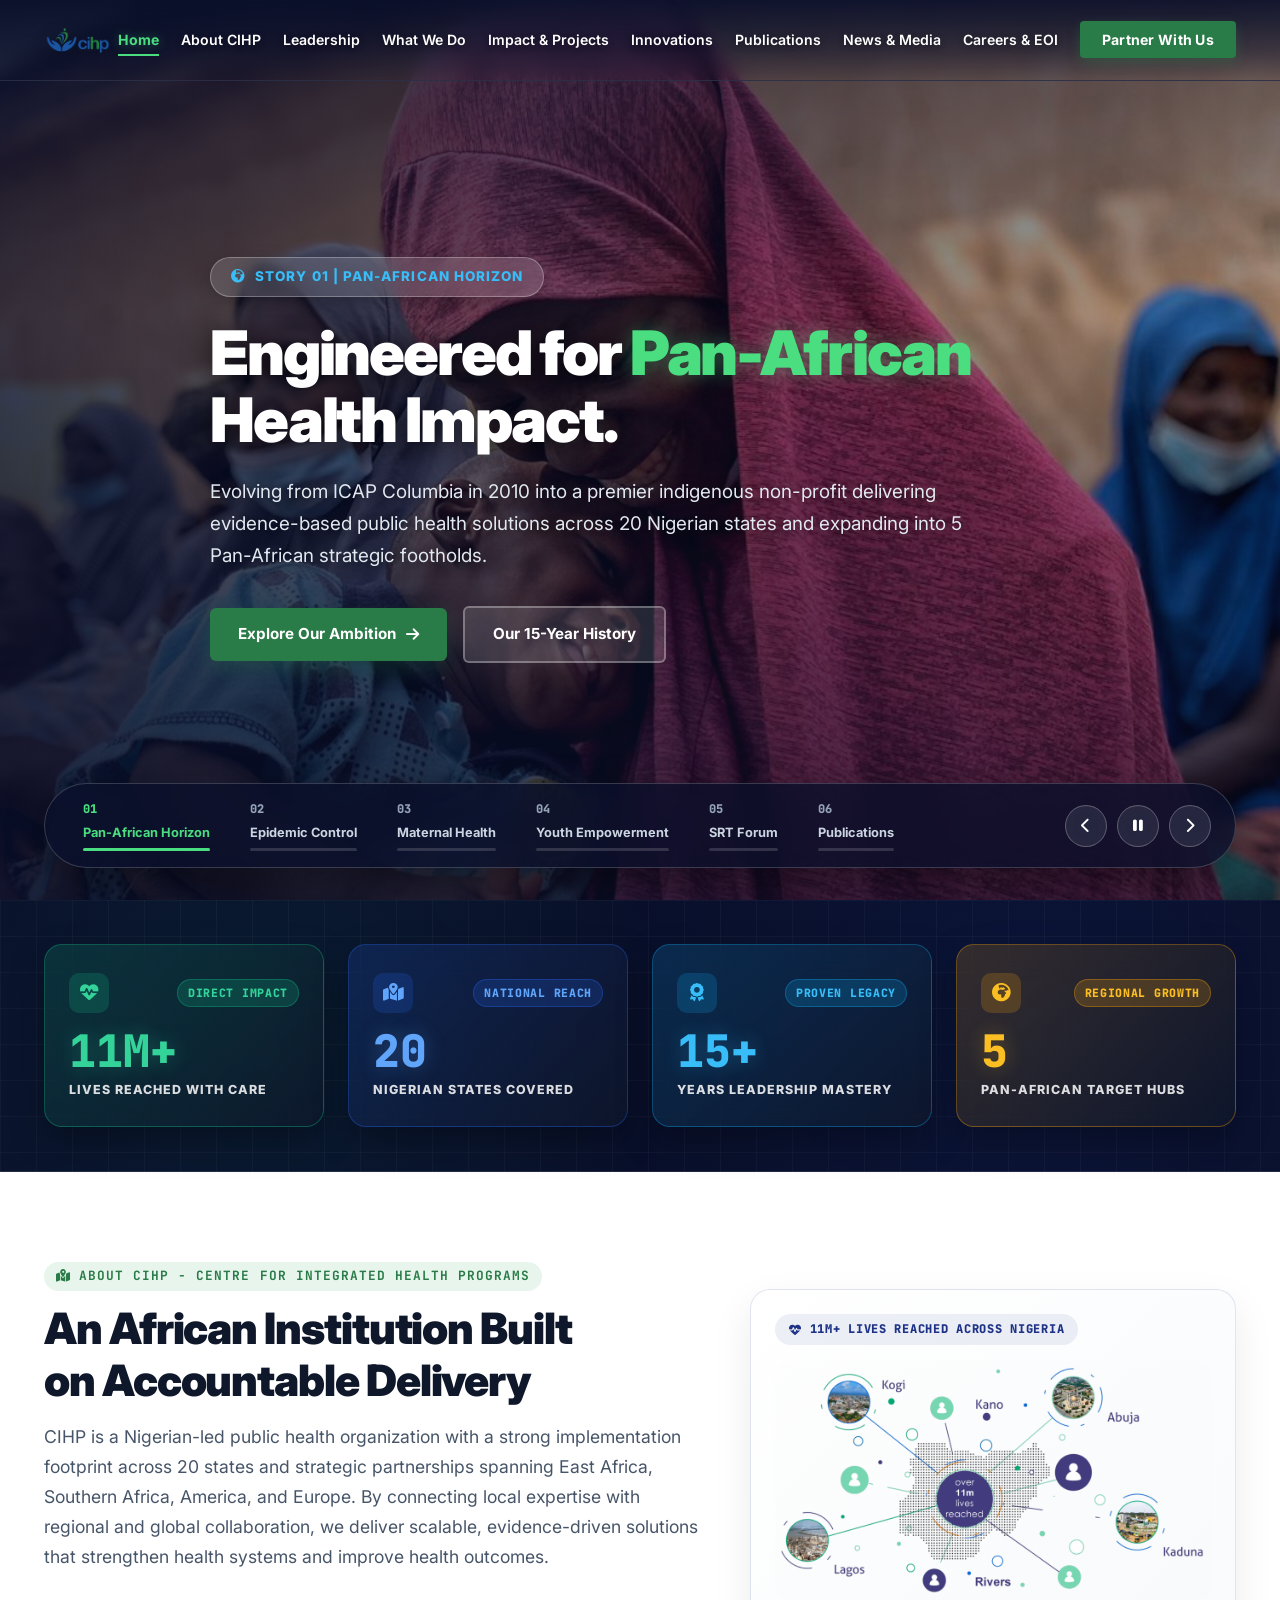
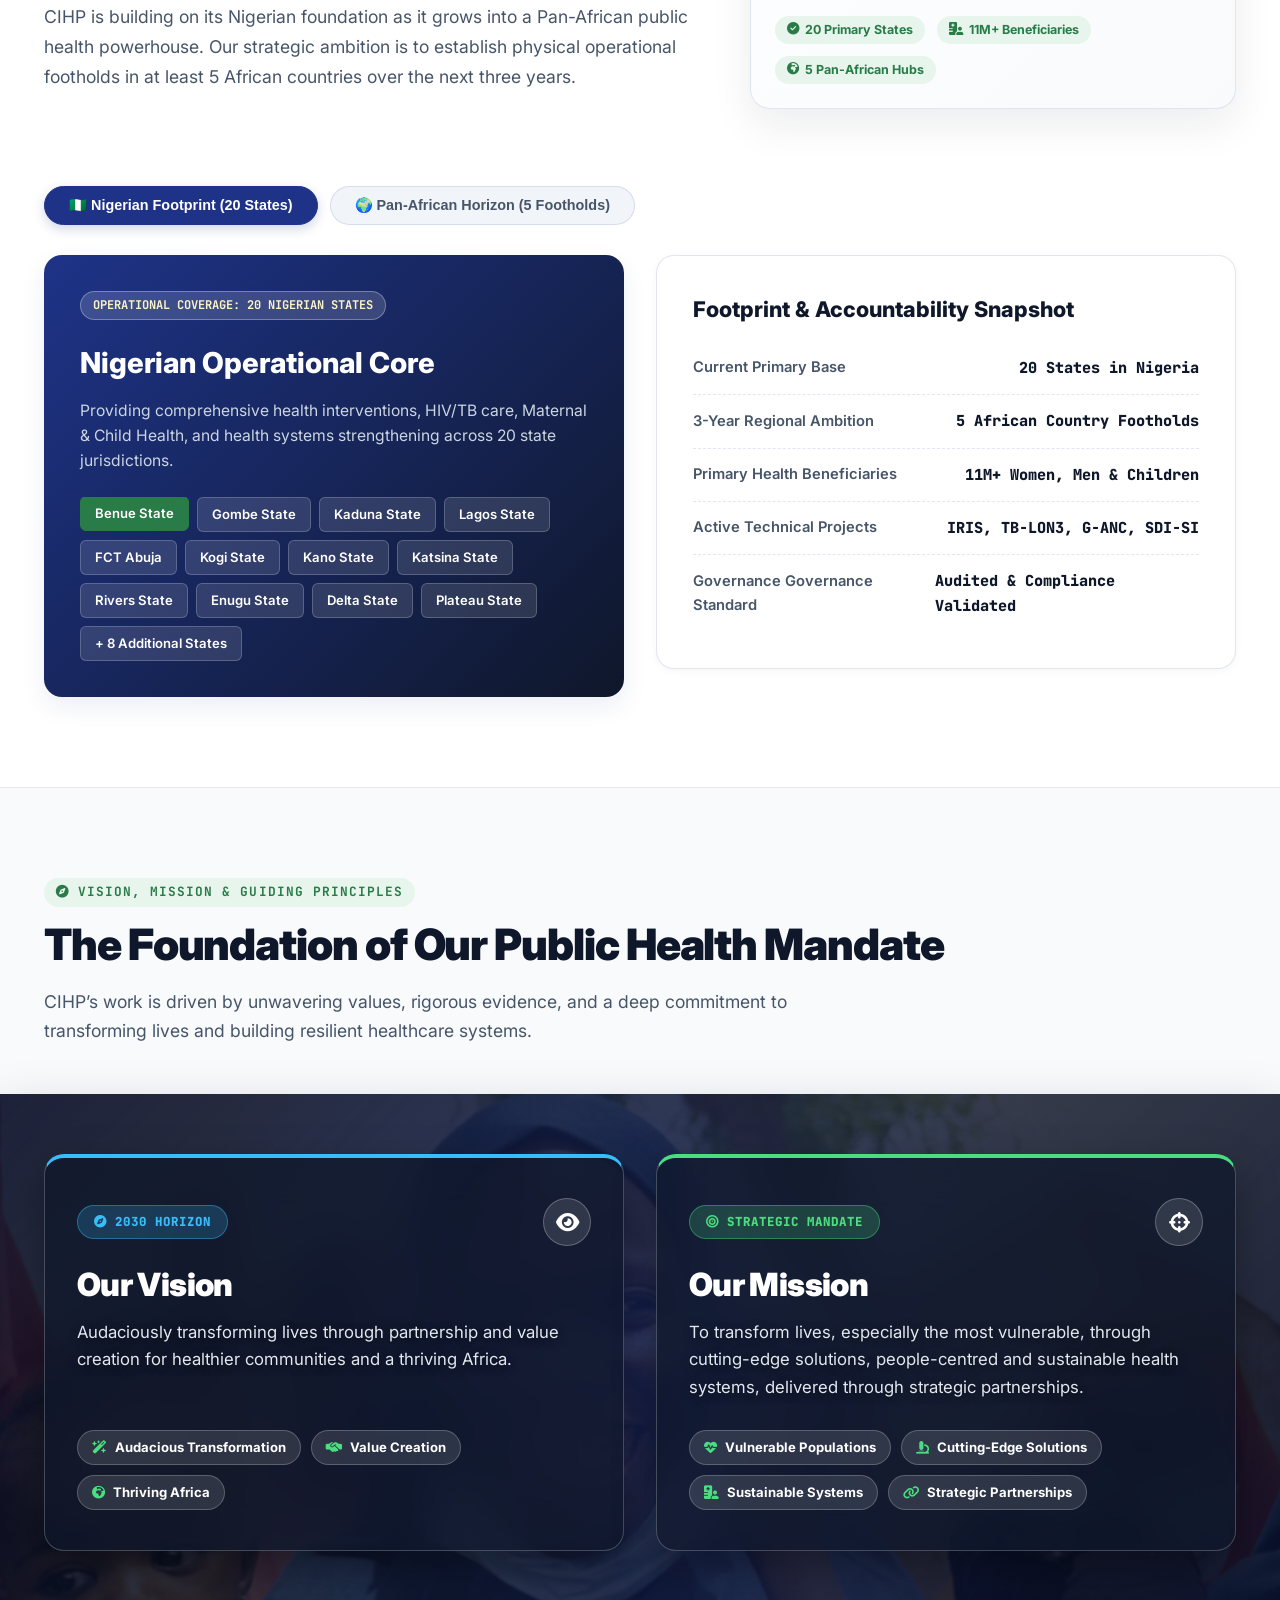
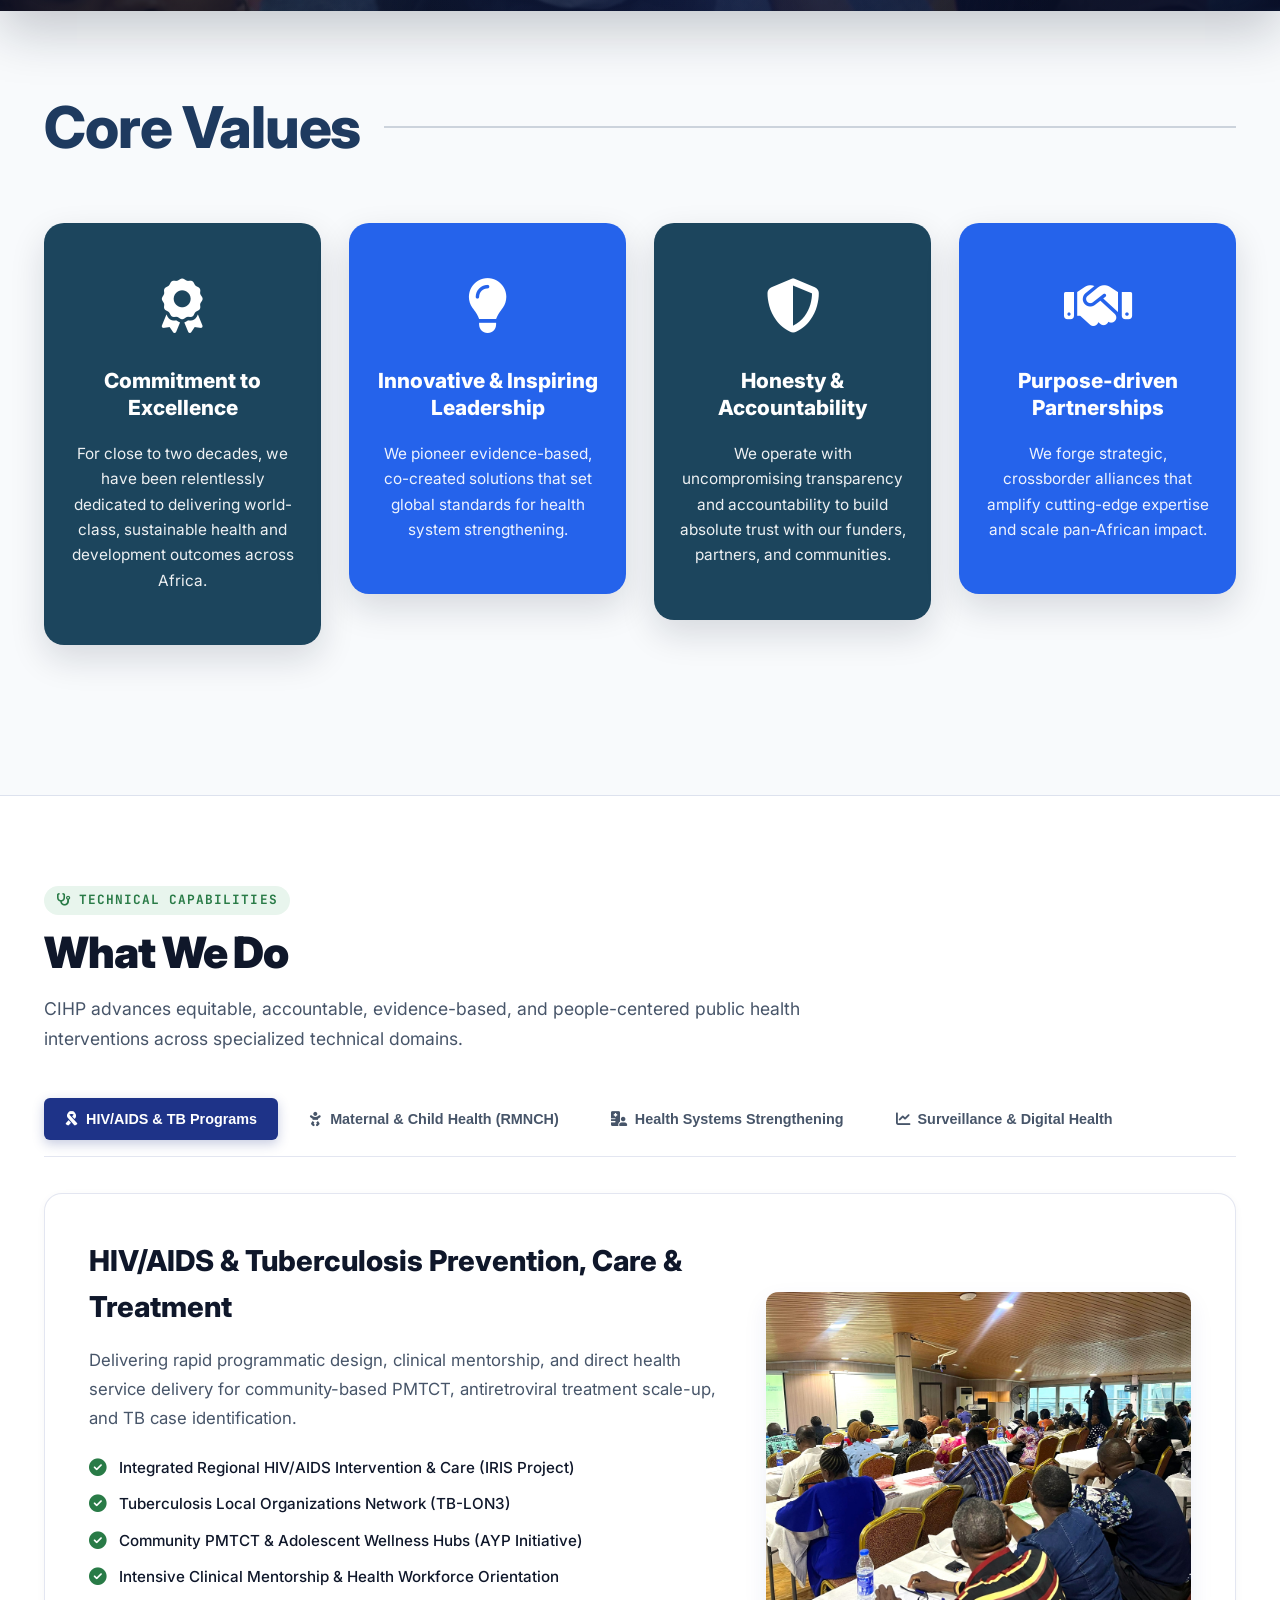
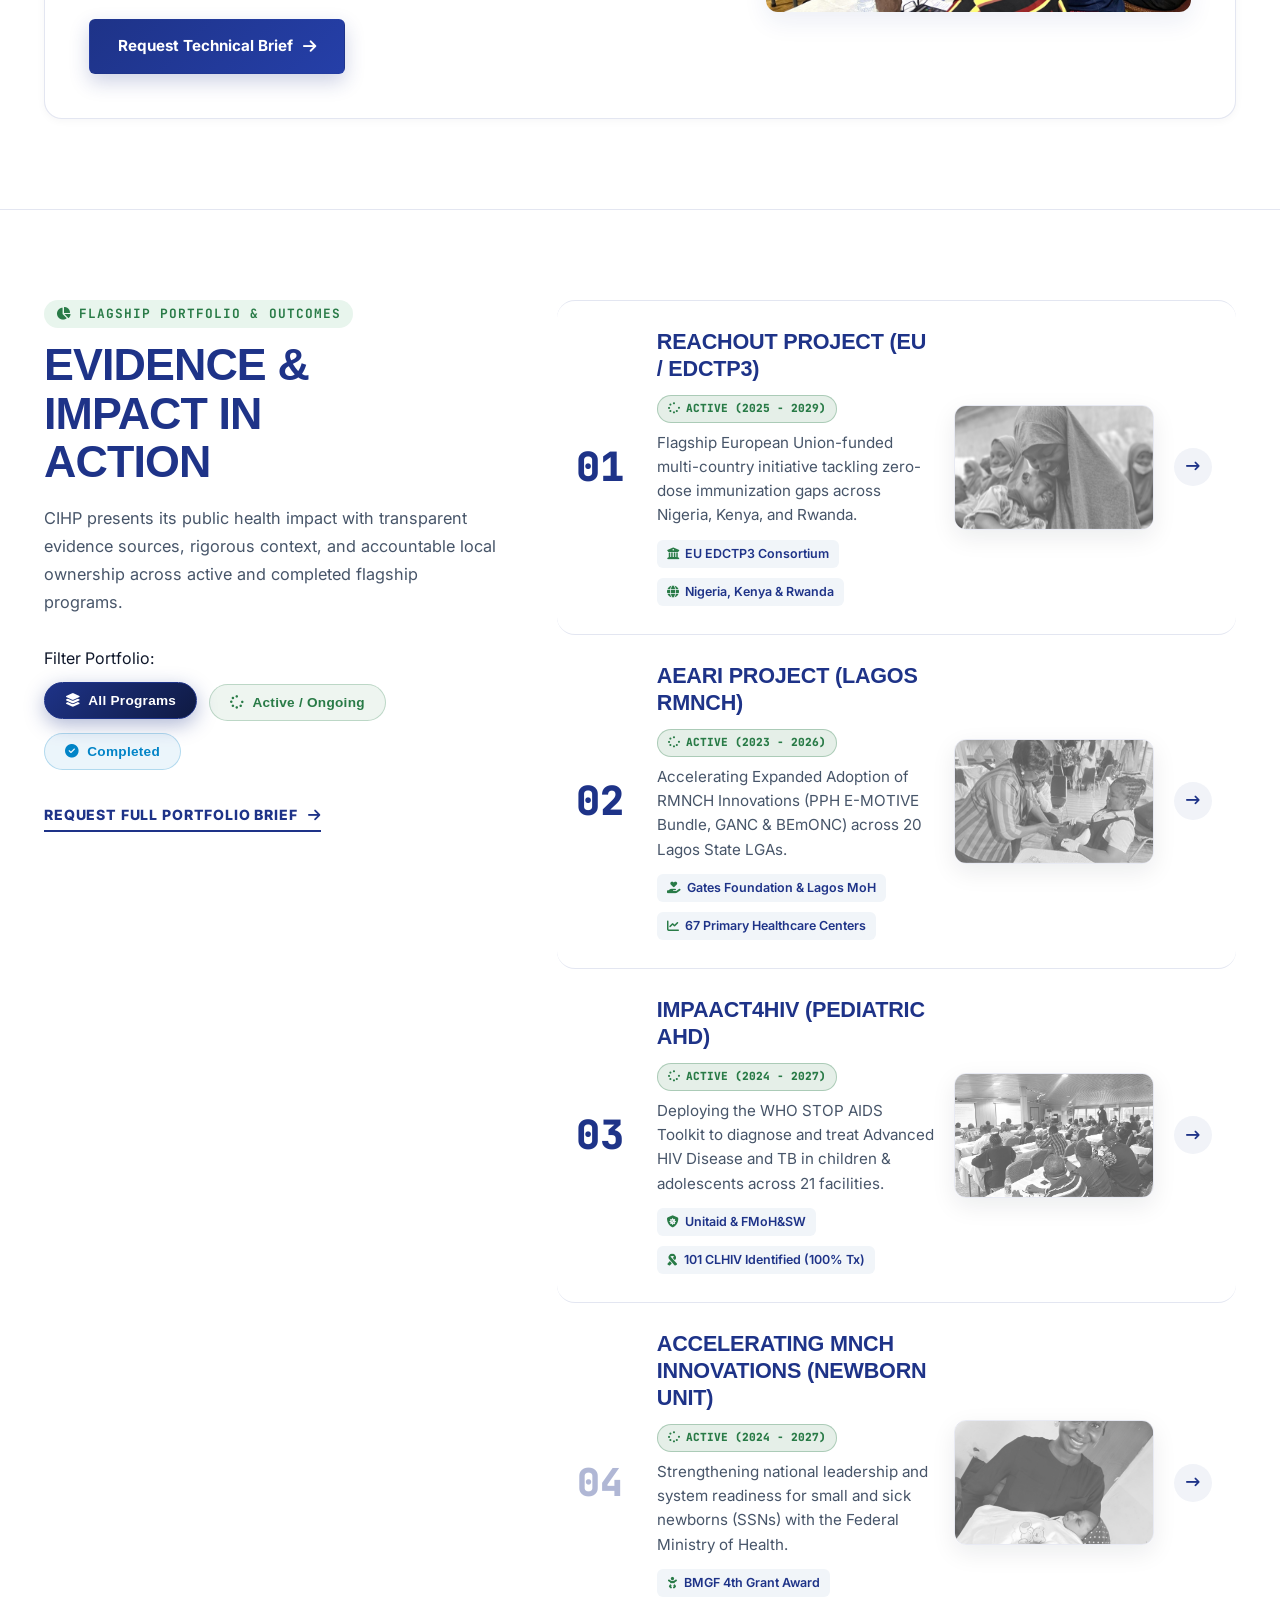
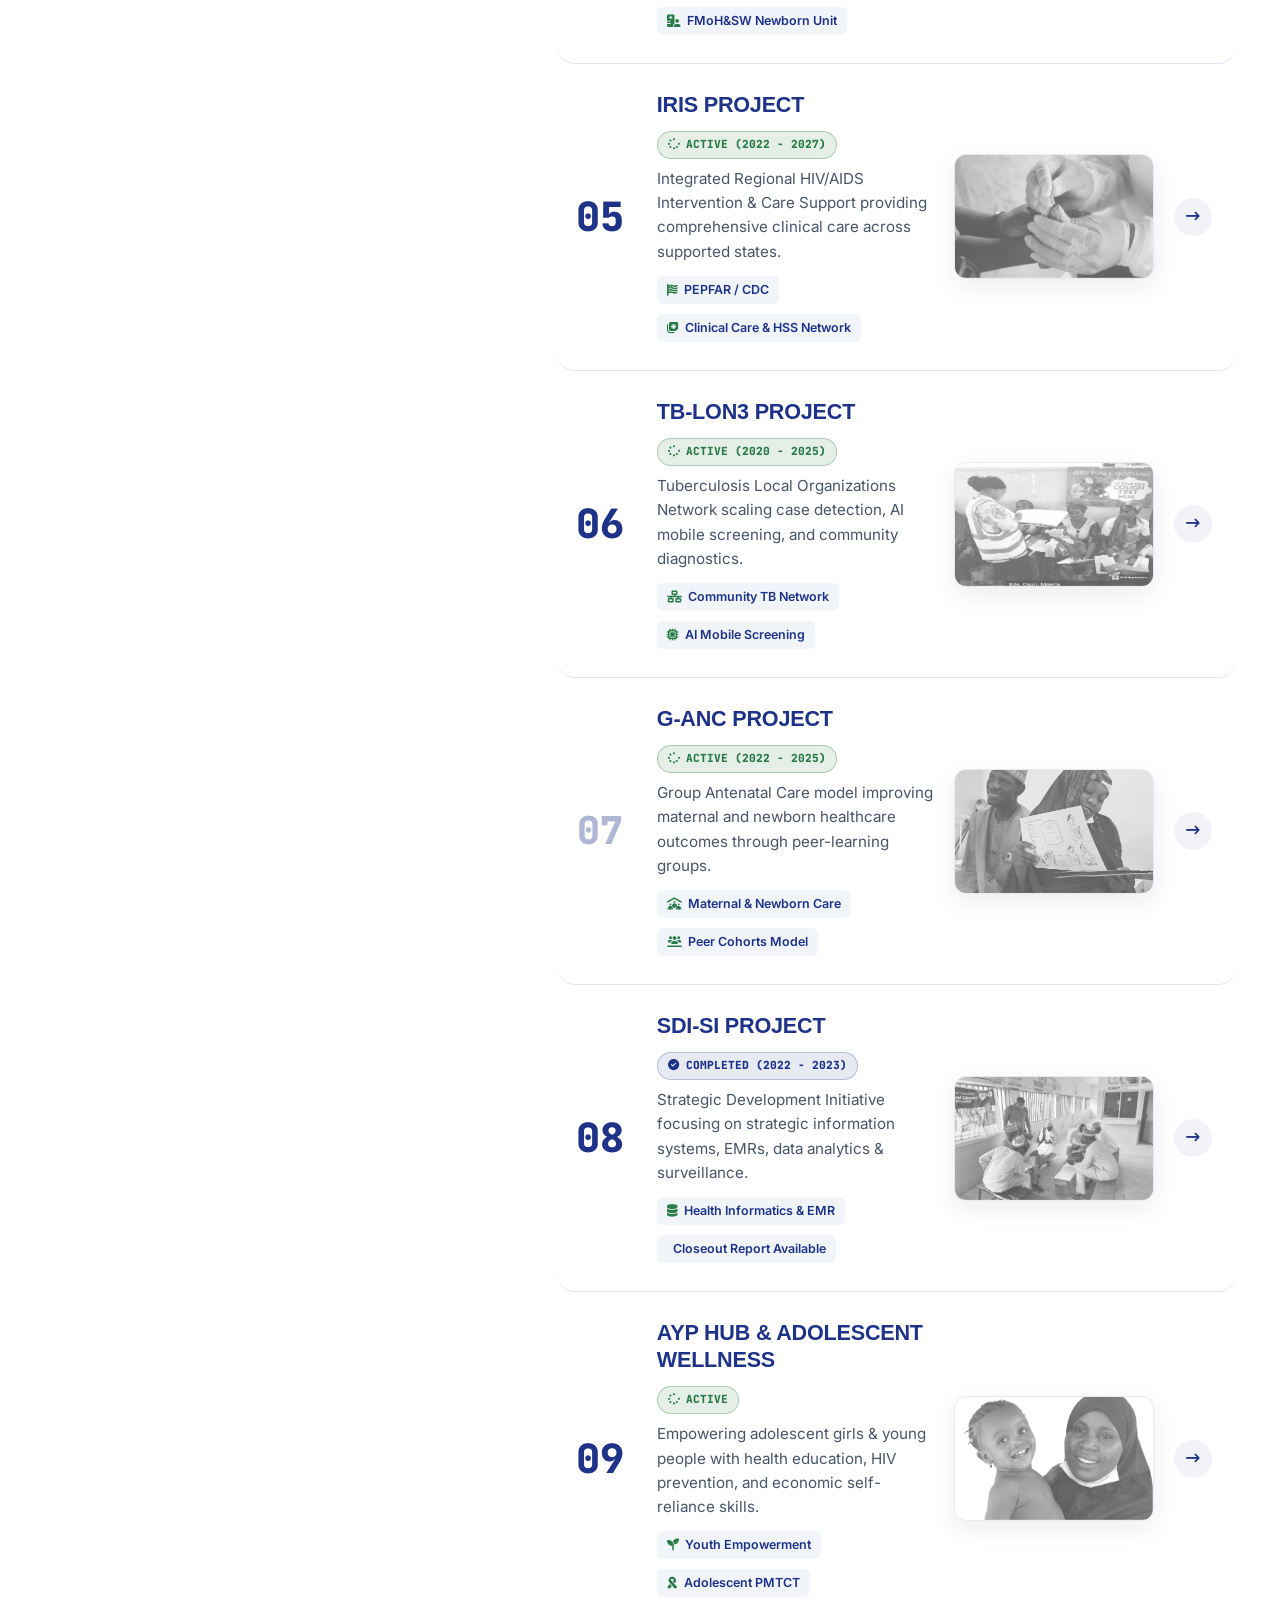
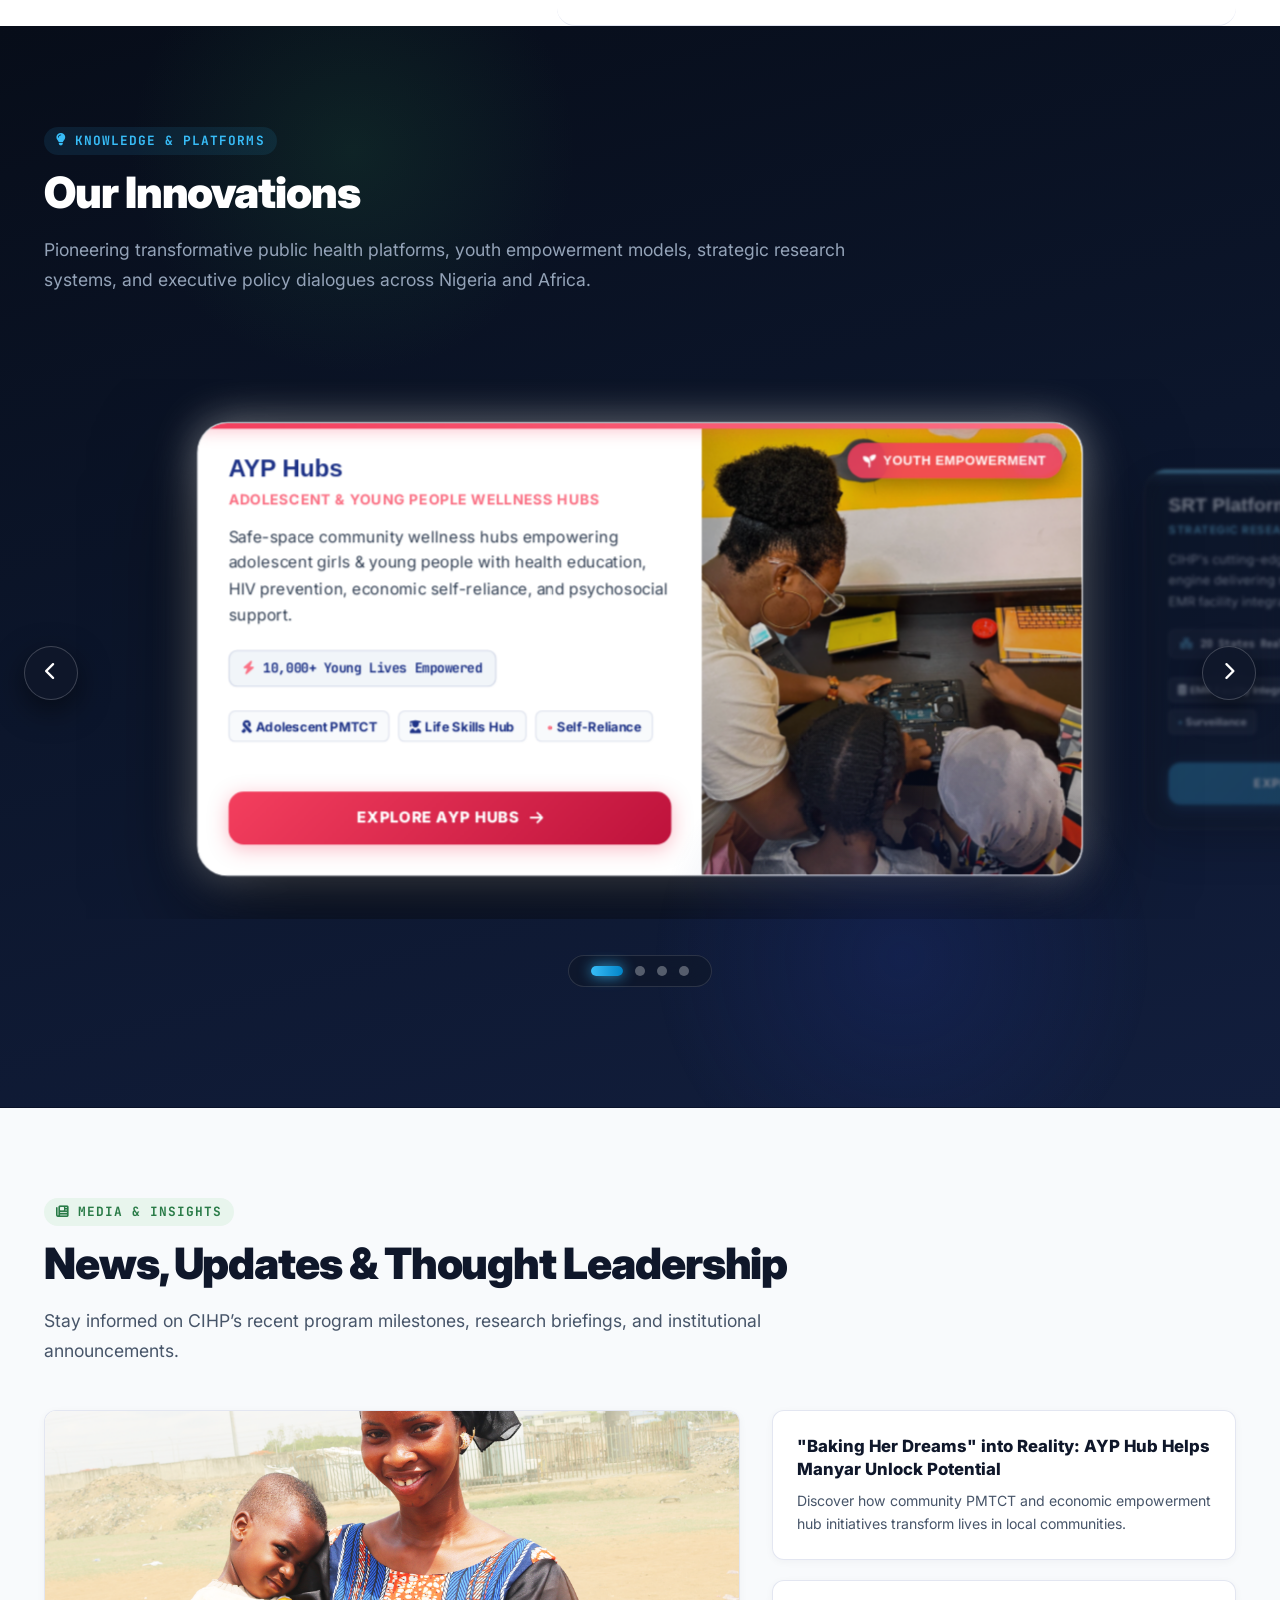
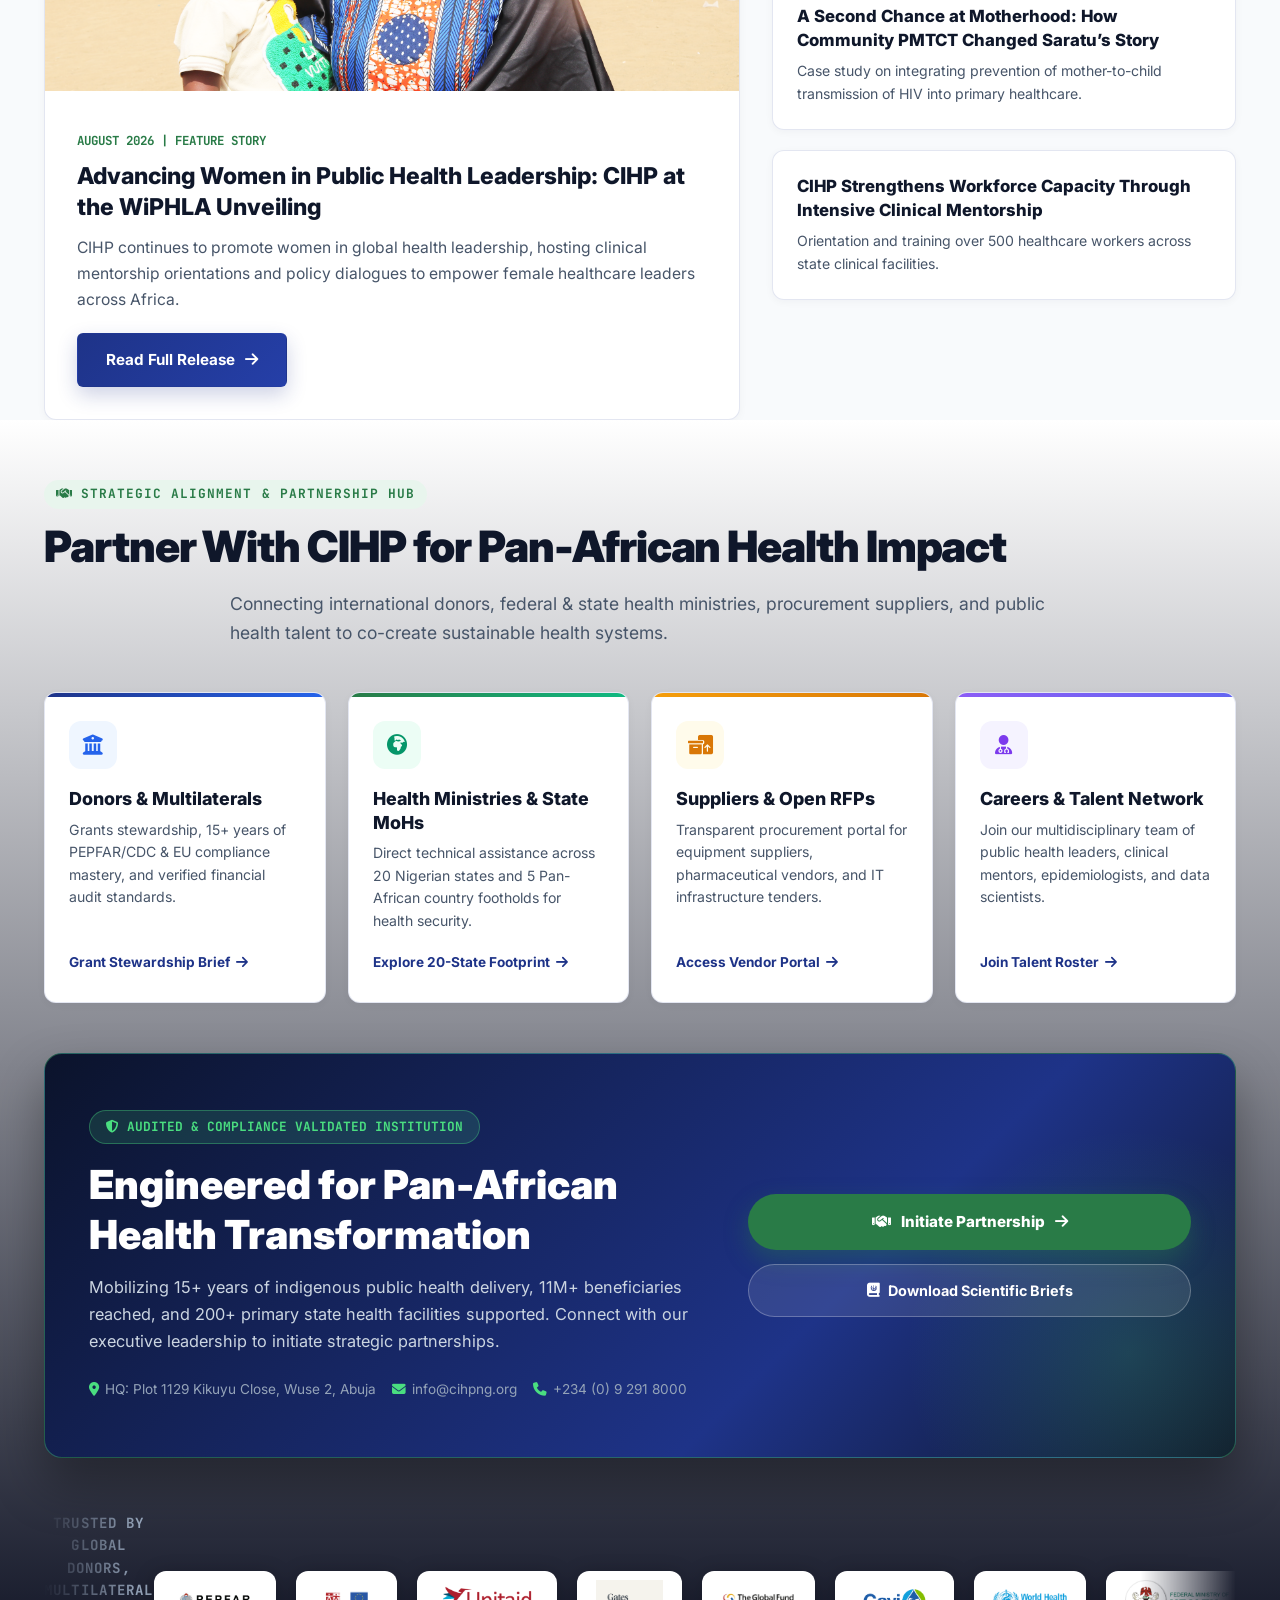
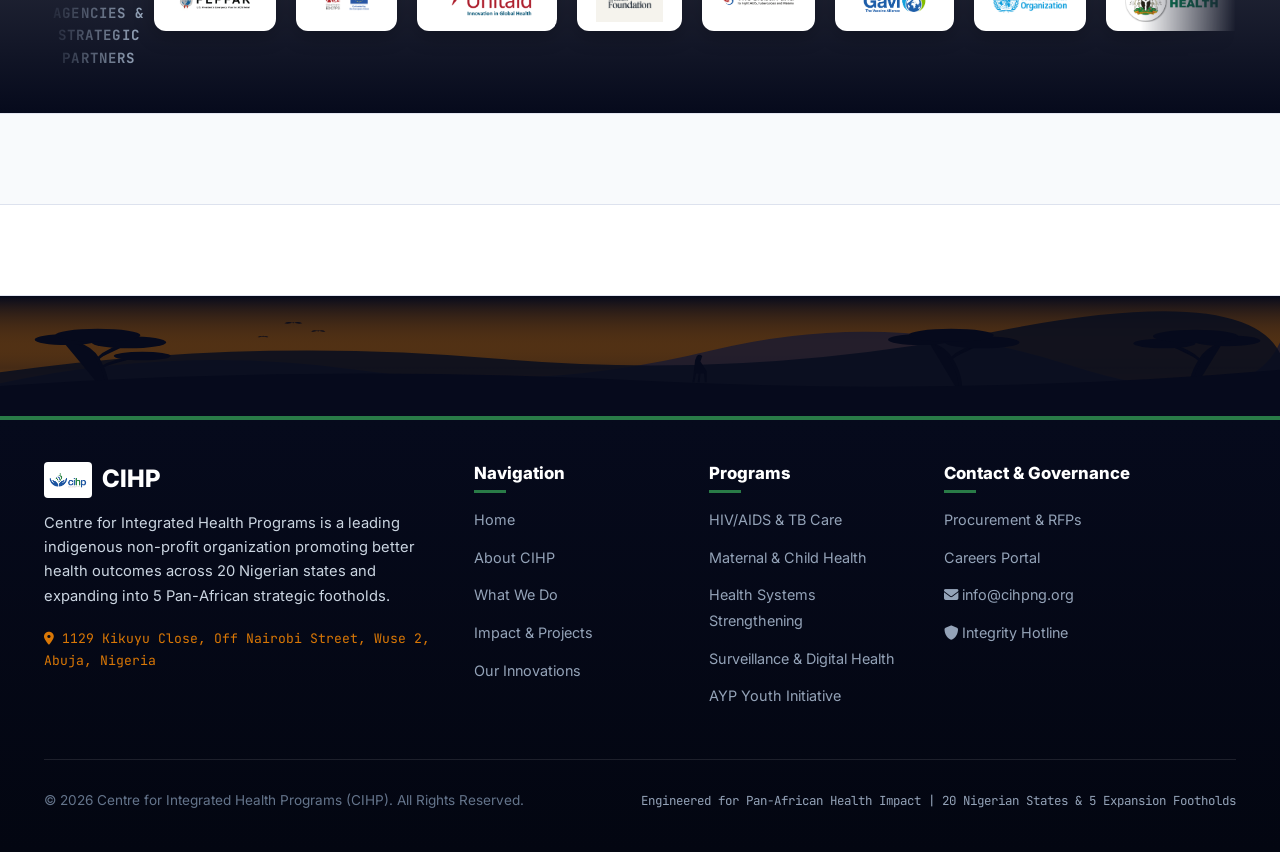
==== commit 6bd21d24: "style: replicate safari landscape silhouette vector from index2.html across all pages" ====
--- a/index.html
+++ b/index.html
@@ -1290,78 +1290,61 @@
 
   <!-- ==================== FOOTER WITH AFRICAN SAFARI SILHOUETTE ==================== -->
   <div class="footer-safari-silhouette">
-    <svg xmlns="http://www.w3.org/2000/svg" viewBox="0 0 1400 120" preserveAspectRatio="none" style="display: block; width: 100%; height: 90px;">
+    <svg class="footer-landscape-svg" viewBox="0 0 1440 220" fill="none" xmlns="http://www.w3.org/2000/svg"
+      preserveAspectRatio="none" style="display: block; width: 100%; height: 120px;">
       <defs>
-        <!-- African Sunset Sky Gradient -->
-        <linearGradient id="safariSkyGrad" x1="0%" y1="0%" x2="0%" y2="100%">
+        <linearGradient id="savannahSky" x1="0%" y1="0%" x2="0%" y2="100%">
           <stop offset="0%" stop-color="#060a1c" />
-          <stop offset="25%" stop-color="#3b1304" />
-          <stop offset="55%" stop-color="#9a3412" />
-          <stop offset="78%" stop-color="#d97706" />
-          <stop offset="92%" stop-color="#f59e0b" />
+          <stop offset="60%" stop-color="#d97706" stop-opacity="0.3" />
           <stop offset="100%" stop-color="#060a1c" />
         </linearGradient>
-
-        <!-- Setting Sun Radial Glow -->
-        <radialGradient id="sunGlowGrad" cx="50%" cy="50%" r="50%">
-          <stop offset="0%" stop-color="#fffbeb" stop-opacity="1" />
-          <stop offset="35%" stop-color="#fde047" stop-opacity="0.9" />
-          <stop offset="70%" stop-color="#f59e0b" stop-opacity="0.4" />
-          <stop offset="100%" stop-color="#d97706" stop-opacity="0" />
-        </radialGradient>
       </defs>
-
-      <!-- Sunset Sky Background -->
-      <rect width="1400" height="120" fill="url(#safariSkyGrad)" />
-
-      <!-- Setting Sun Horizon -->
-      <circle cx="1120" cy="72" r="75" fill="url(#sunGlowGrad)" />
-      <circle cx="1120" cy="72" r="32" fill="#fffbeb" opacity="0.9" />
-
-      <!-- Birds Flying across Sunset Sky in V-Formation -->
-      <g fill="#060a1c" opacity="0.95">
-        <path d="M 680 28 Q 687 20 694 28 Q 701 20 708 28 Q 701 24 694 30 Q 687 24 680 28 Z" />
-        <path d="M 650 36 Q 656 29 662 36 Q 668 29 674 36 Q 668 33 662 38 Q 656 33 650 36 Z" />
-        <path d="M 715 34 Q 721 28 727 34 Q 733 28 739 34 Q 733 31 727 36 Q 721 31 715 34 Z" />
-        <path d="M 620 44 Q 625 38 630 44 Q 635 38 640 44 Q 635 41 630 46 Q 625 41 620 44 Z" />
-        <path d="M 748 42 Q 753 36 758 42 Q 763 36 768 42 Q 763 39 758 44 Q 753 39 748 42 Z" />
-        <path d="M 590 52 Q 594 47 598 52 Q 602 47 606 52 Q 602 49 598 54 Q 594 49 590 52 Z" />
+      <rect width="1440" height="220" fill="url(#savannahSky)" />
+
+      <!-- Distant Mountain Ranges (Kilimanjaro/Savannah Ridges) -->
+      <path d="M0 160 Q 200 90 400 135 T 800 100 T 1200 125 T 1440 85 L 1440 220 L 0 220 Z" fill="#0d1538"
+        fill-opacity="0.65" />
+      <path d="M0 140 Q 280 75 560 115 T 1120 65 T 1440 105 L 1440 220 L 0 220 Z" fill="#080d1f" fill-opacity="0.85" />
+
+      <!-- Midground Hills, Acacia Trees & Birds -->
+      <g fill="#060a1c">
+        <!-- Birds taking flight -->
+        <path d="M 320 50 Q 325 45 330 50 Q 335 45 340 50 Q 335 52 330 48 Q 325 52 320 50 Z" opacity="0.9" />
+        <path d="M 350 65 Q 354 61 358 65 Q 362 61 366 65 Q 362 67 358 63 Q 354 67 350 65 Z" opacity="0.9" />
+        <path d="M 290 75 Q 293 72 296 75 Q 299 72 302 75 Q 299 77 296 73 Q 293 77 290 75 Z" opacity="0.8" />
+
+        <!-- Acacia Tree 1 (Left Side) -->
+        <path
+          d="M 120 180 C 122 150 115 130 110 115 C 105 100 95 90 85 85 C 80 82 75 80 70 82 M 110 115 C 118 102 130 92 145 88 M 115 130 C 125 120 138 115 155 112"
+          stroke="#060a1c" stroke-width="4" />
+        <ellipse cx="75" cy="80" rx="36" ry="10" />
+        <ellipse cx="145" cy="85" rx="42" ry="11" />
+        <ellipse cx="160" cy="110" rx="32" ry="8" />
+        <ellipse cx="110" cy="72" rx="48" ry="12" />
+
+        <!-- Acacia Tree 2 (Center-Right Side) -->
+        <path
+          d="M 1080 180 C 1082 150 1075 130 1070 115 C 1065 100 1055 90 1045 85 M 1070 115 C 1078 102 1090 92 1105 88"
+          stroke="#060a1c" stroke-width="4" />
+        <ellipse cx="1035" cy="80" rx="36" ry="10" />
+        <ellipse cx="1105" cy="85" rx="42" ry="11" />
+        <ellipse cx="1070" cy="72" rx="48" ry="12" />
+
+        <!-- Acacia Tree 3 (Far Right Side) -->
+        <path
+          d="M 1340 180 C 1338 152 1345 132 1350 118 C 1355 102 1365 92 1375 87 M 1350 118 C 1342 105 1330 95 1315 90"
+          stroke="#060a1c" stroke-width="4" />
+        <ellipse cx="1380" cy="82" rx="38" ry="10" />
+        <ellipse cx="1310" cy="87" rx="35" ry="9" />
+        <ellipse cx="1345" cy="74" rx="48" ry="12" />
+
+        <!-- Giraffe Silhouette Walking Across Savannah -->
+        <path
+          d="M 780 148 L 782 118 L 784 110 Q 787 105 790 110 L 788 120 L 795 138 L 795 158 L 793 158 L 792 142 L 788 142 L 787 158 L 785 158 L 786 142 L 783 142 L 781 158 L 779 158 Z" />
+
+        <!-- Foreground Terrain Base -->
+        <path d="M 0 165 Q 360 125 720 155 T 1440 135 L 1440 220 L 0 220 Z" />
       </g>
-
-      <!-- Left Large African Acacia Tree -->
-      <g fill="#060a1c">
-        <path d="M 120 120 L 123 78 Q 105 68 85 64 L 85 60 Q 106 62 124 72 Q 128 62 145 52 L 145 48 Q 128 54 125 70 Q 138 60 168 56 L 168 52 Q 138 54 127 75 L 128 120 Z" />
-        <ellipse cx="130" cy="46" rx="55" ry="9" />
-        <ellipse cx="80" cy="58" rx="32" ry="6" />
-        <ellipse cx="170" cy="50" rx="38" ry="7" />
-        <ellipse cx="145" cy="40" rx="28" ry="5" />
-      </g>
-
-      <!-- African Wildlife Silhouettes: Elephants & Giraffes -->
-      <g fill="#060a1c">
-        <!-- Mother Elephant -->
-        <path d="M 370 92 Q 365 74 382 70 Q 398 66 412 72 Q 422 76 426 84 C 434 82, 442 84, 440 90 C 438 94, 432 94, 430 90 L 424 92 C 424 98, 422 104, 416 104 L 412 104 L 414 94 C 408 96, 400 96, 394 96 L 392 104 L 386 104 L 388 96 C 380 96, 374 94, 370 92 Z" />
-        <path d="M 426 84 Q 436 78 438 72 Q 442 66 438 62 Q 434 66 432 72 Z" />
-
-        <!-- Baby Elephant -->
-        <path d="M 334 94 Q 330 84 340 80 Q 350 78 358 84 L 364 80 L 362 88 L 356 88 L 355 98 L 351 98 L 352 90 L 344 90 L 343 98 L 339 98 L 340 90 Z" />
-
-        <!-- Tall Giraffe -->
-        <path d="M 1030 94 L 1032 78 C 1030 74 1036 64 1042 52 L 1048 30 Q 1052 28 1056 30 L 1052 34 L 1047 54 C 1044 64 1044 72 1040 78 L 1044 94 L 1040 94 L 1037 84 L 1034 84 L 1032 94 Z" />
-        <!-- Younger Giraffe -->
-        <path d="M 1070 94 L 1072 82 C 1070 78 1075 70 1080 60 L 1085 42 Q 1088 40 1091 42 L 1088 45 L 1084 62 C 1082 70 1082 76 1078 82 L 1082 94 L 1078 94 L 1076 86 L 1074 86 L 1072 94 Z" />
-      </g>
-
-      <!-- Right Acacia Tree near Sun -->
-      <g fill="#060a1c">
-        <path d="M 1190 120 L 1192 75 Q 1175 66 1155 62 L 1155 58 Q 1176 60 1193 68 Q 1198 58 1218 50 L 1218 46 Q 1198 52 1194 65 Q 1208 56 1238 52 L 1238 48 Q 1208 50 1196 70 L 1197 120 Z" />
-        <ellipse cx="1195" cy="44" rx="48" ry="8" />
-        <ellipse cx="1150" cy="56" rx="28" ry="5" />
-        <ellipse cx="1235" cy="48" rx="32" ry="6" />
-      </g>
-
-      <!-- Savanna Horizon Ground Line -->
-      <path d="M 0 120 L 0 92 Q 250 86, 500 94 T 950 88 T 1400 92 L 1400 120 Z" fill="#060a1c" />
     </svg>
   </div>
   <footer>
--- a/css/style.css
+++ b/css/style.css
@@ -3242,7 +3242,8 @@
       }
     }
 
-    .footer-safari-silhouette {
+    .footer-safari-silhouette,
+    .footer-landscape-wrap {
       position: relative;
       margin-top: 0;
       z-index: 2;
@@ -3252,10 +3253,11 @@
       background: #060a1c;
     }
 
-    .footer-safari-silhouette svg {
+    .footer-safari-silhouette svg,
+    .footer-landscape-svg {
       display: block;
       width: 100%;
-      height: 90px !important;
+      height: 120px !important;
     }
 
     /* ==========================================================================
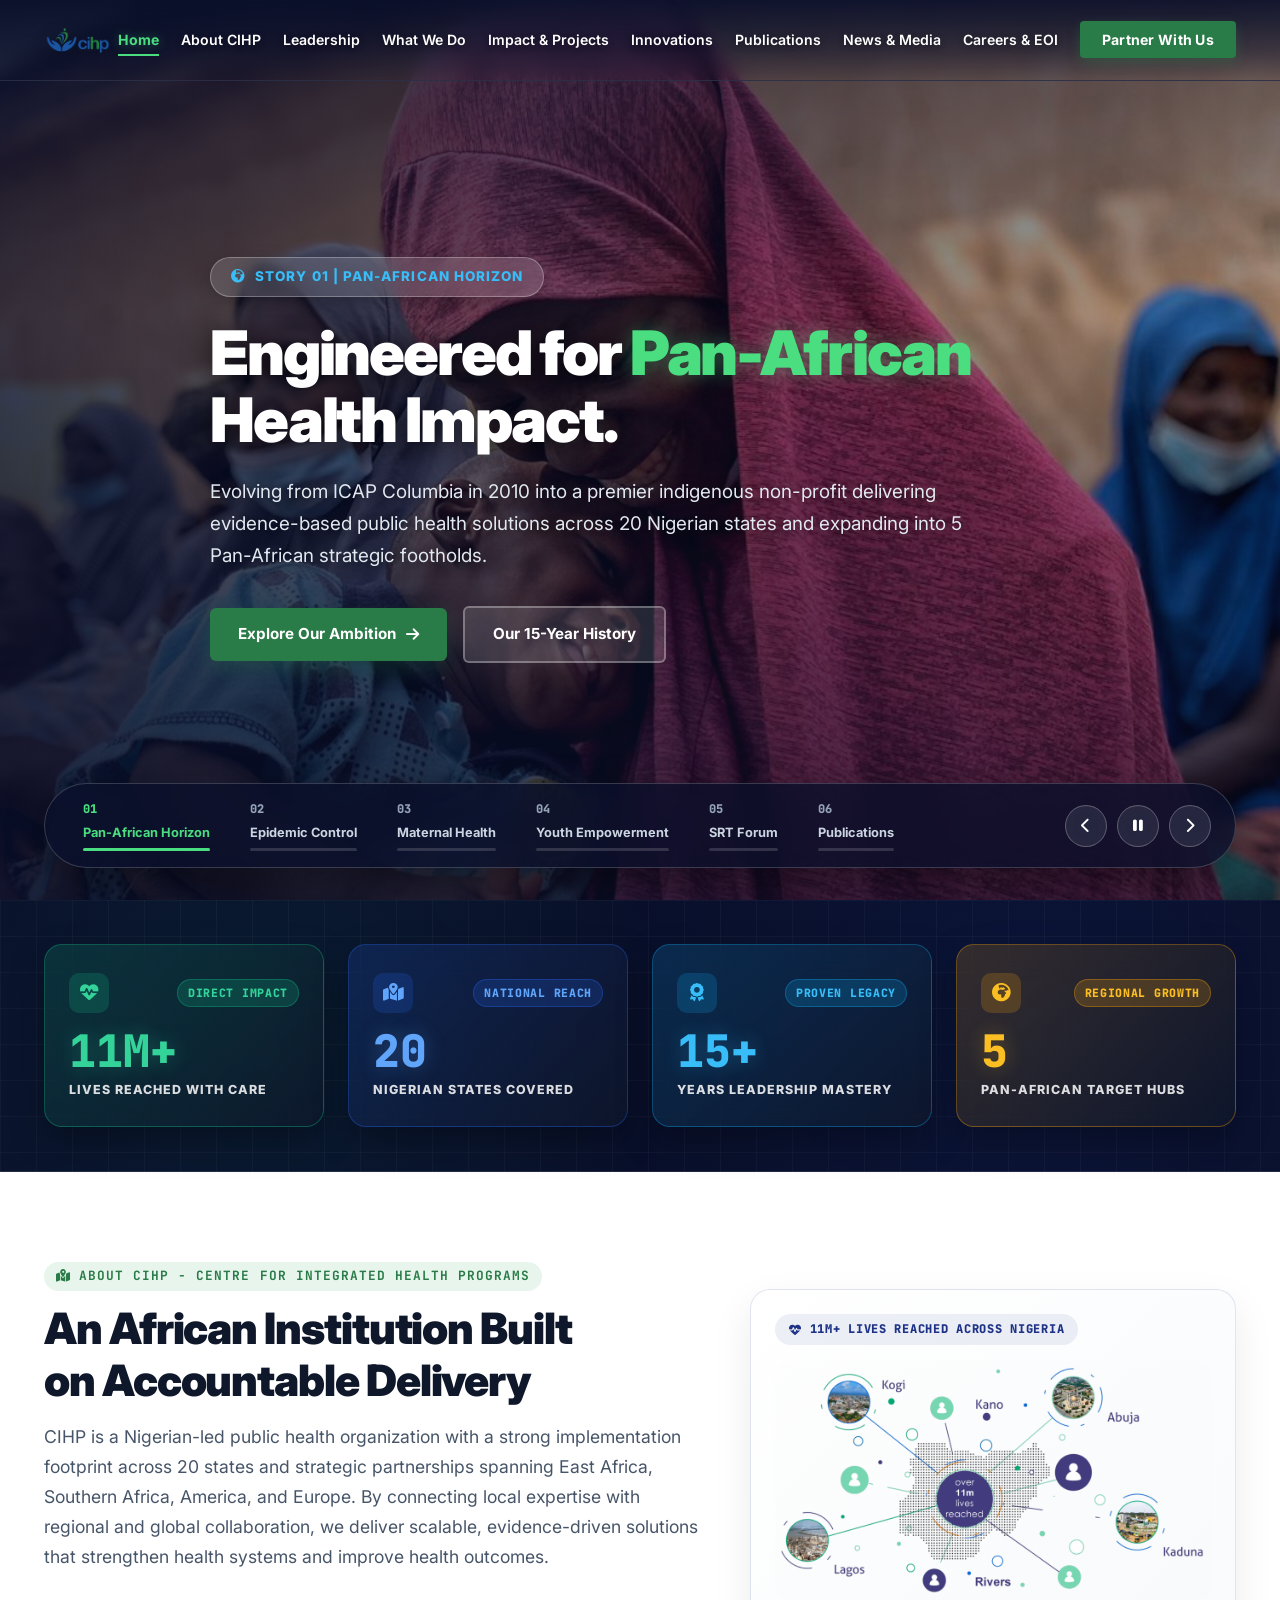
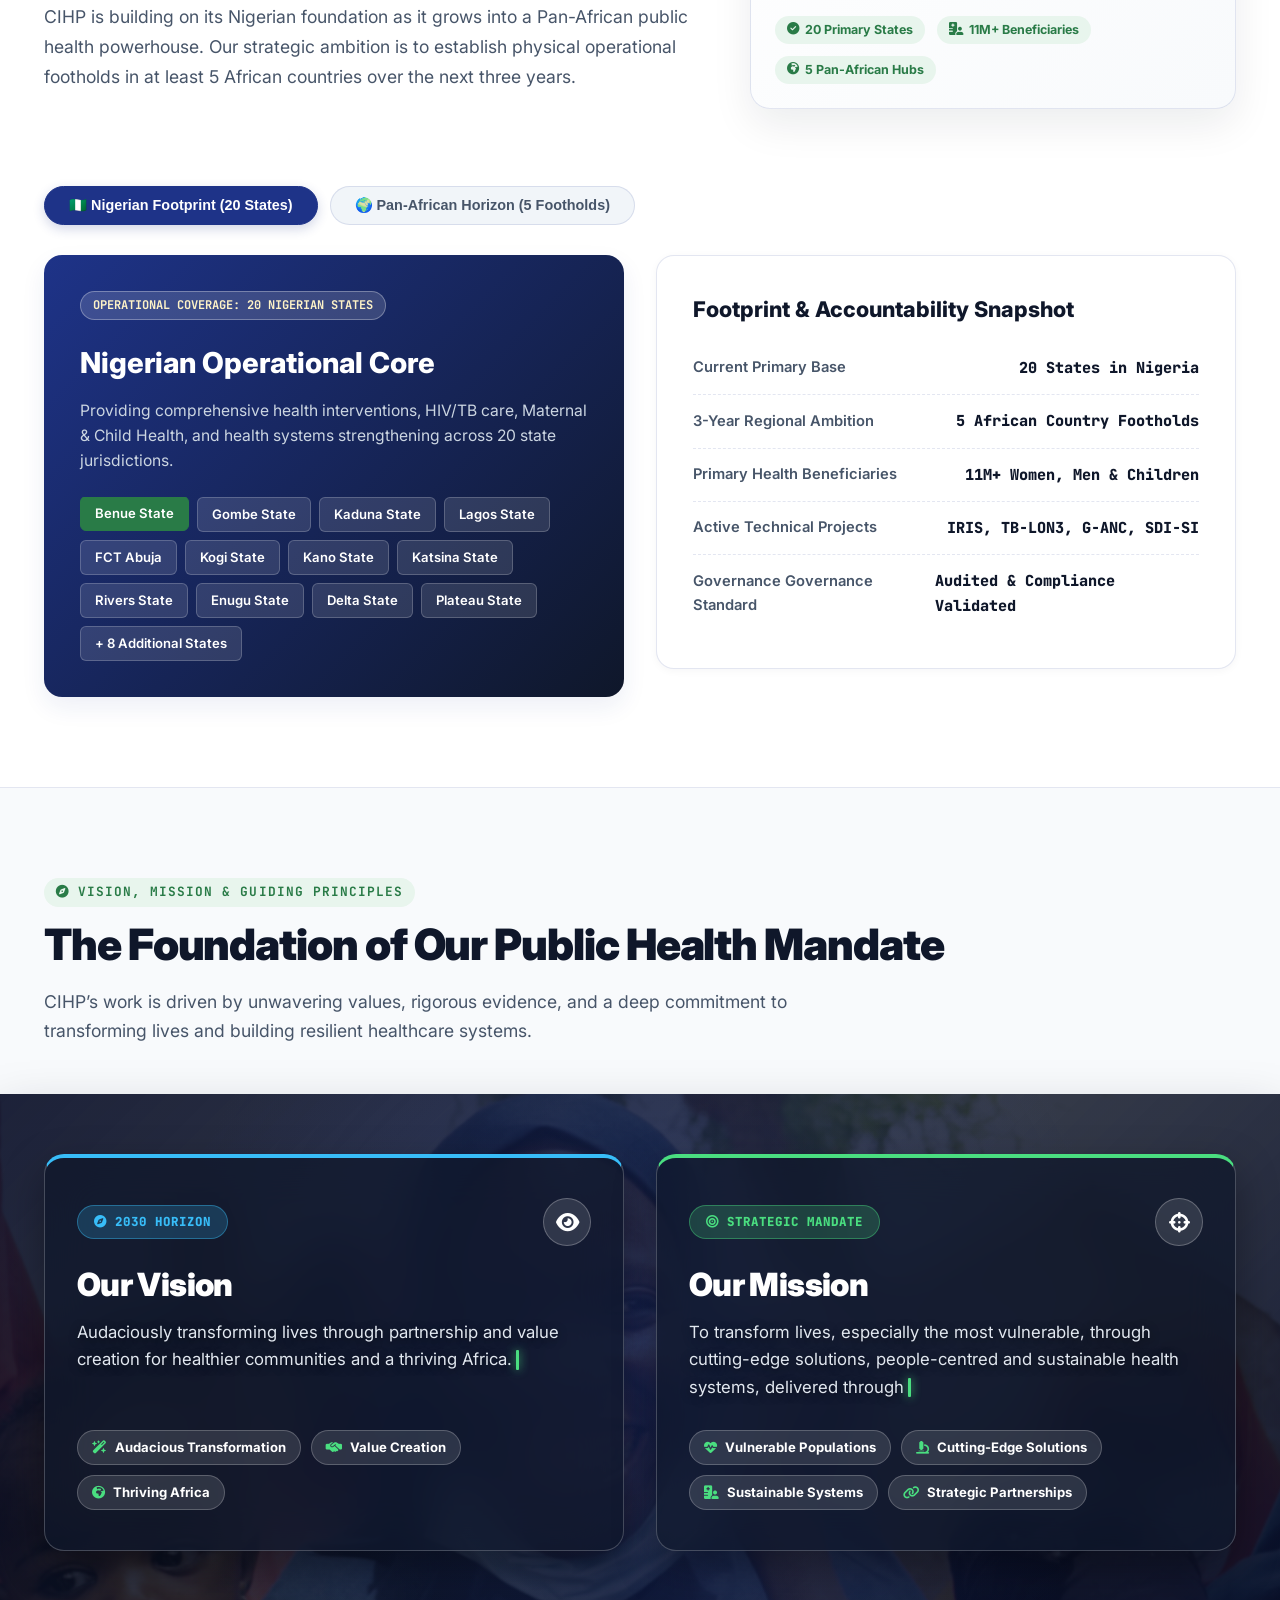
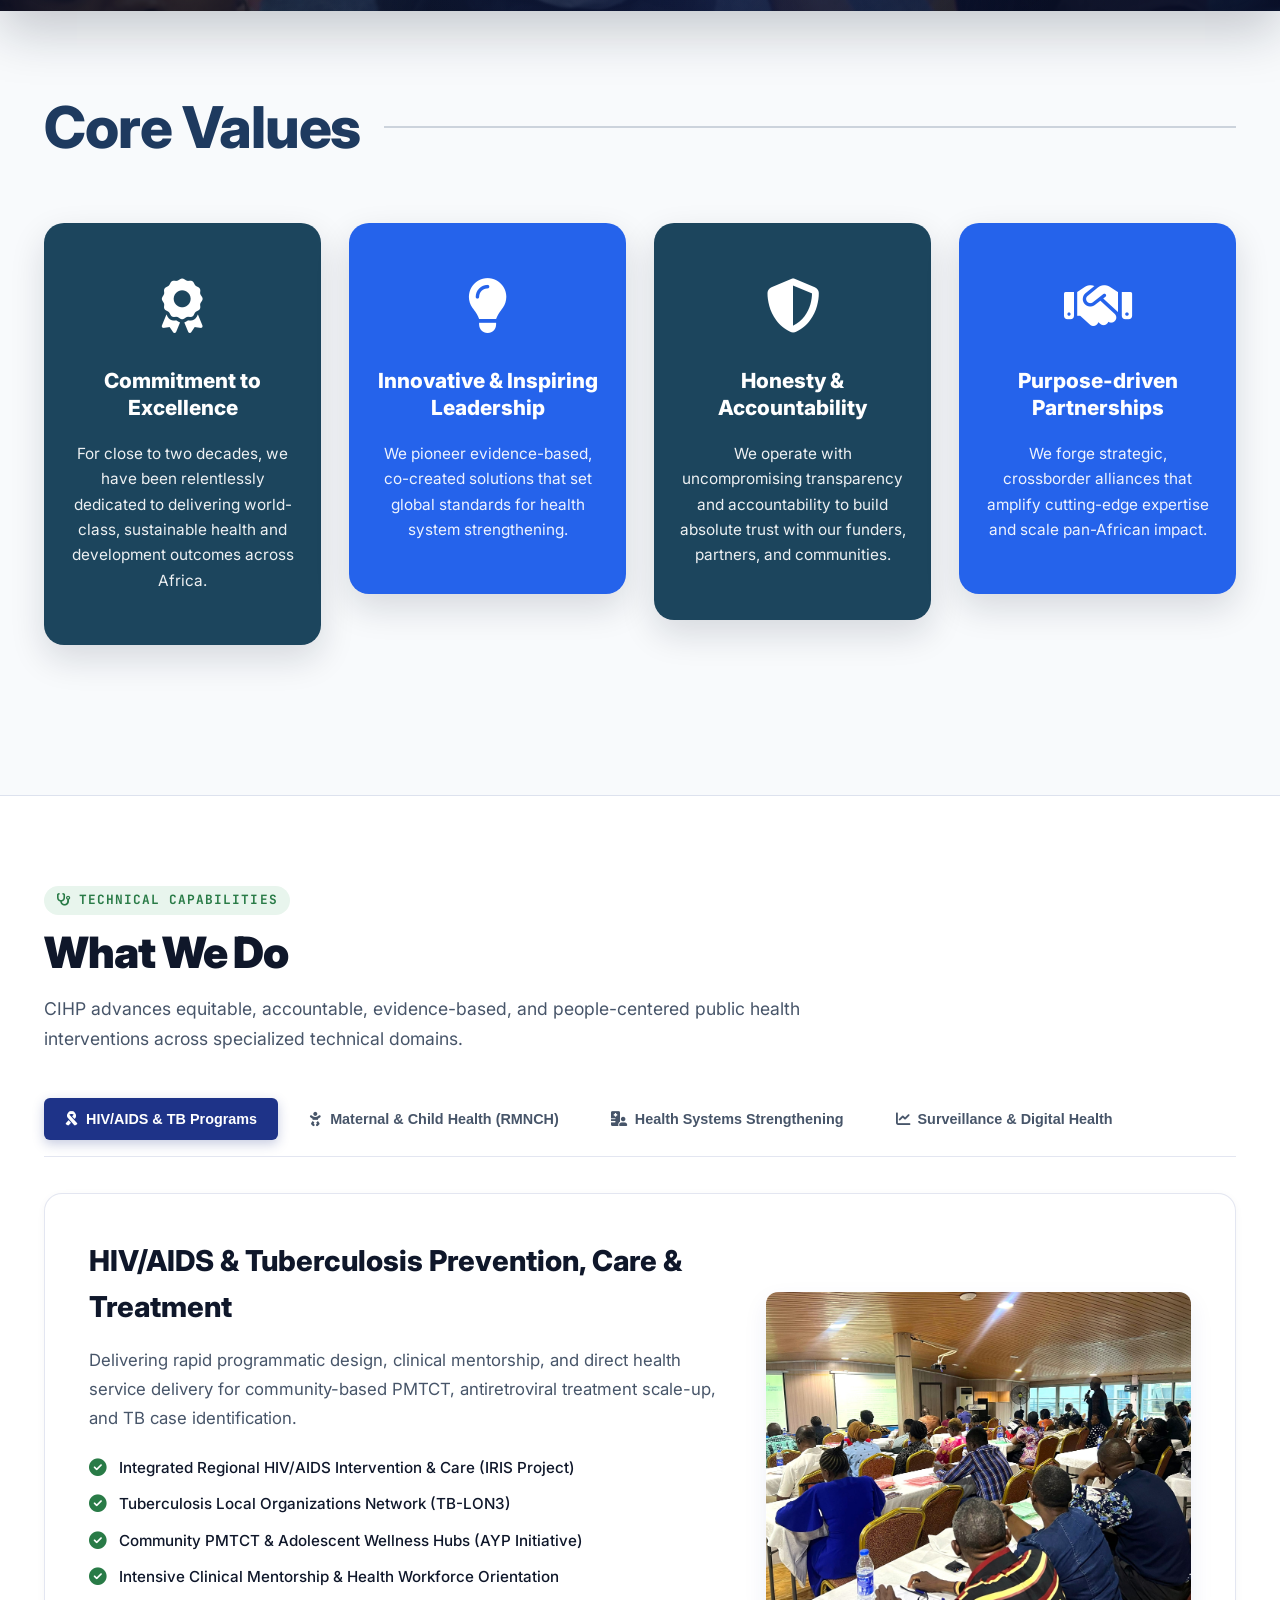
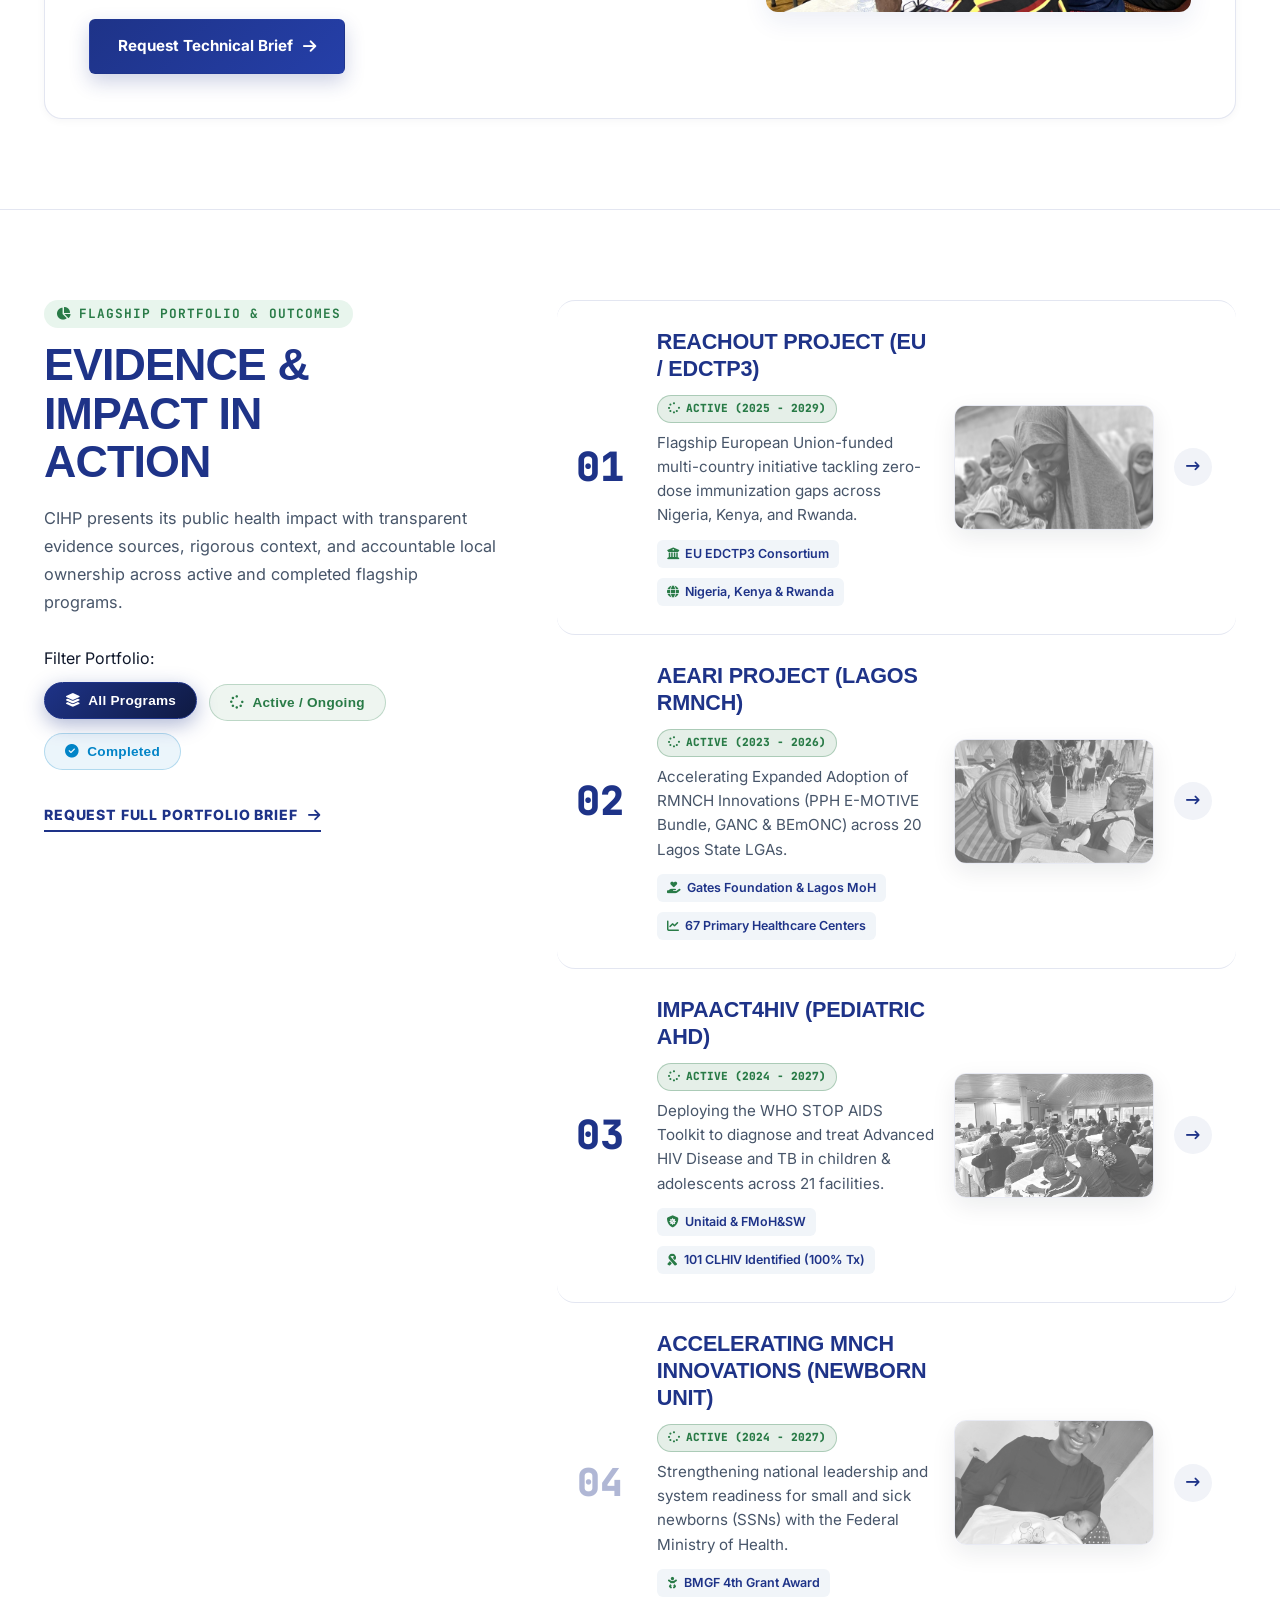
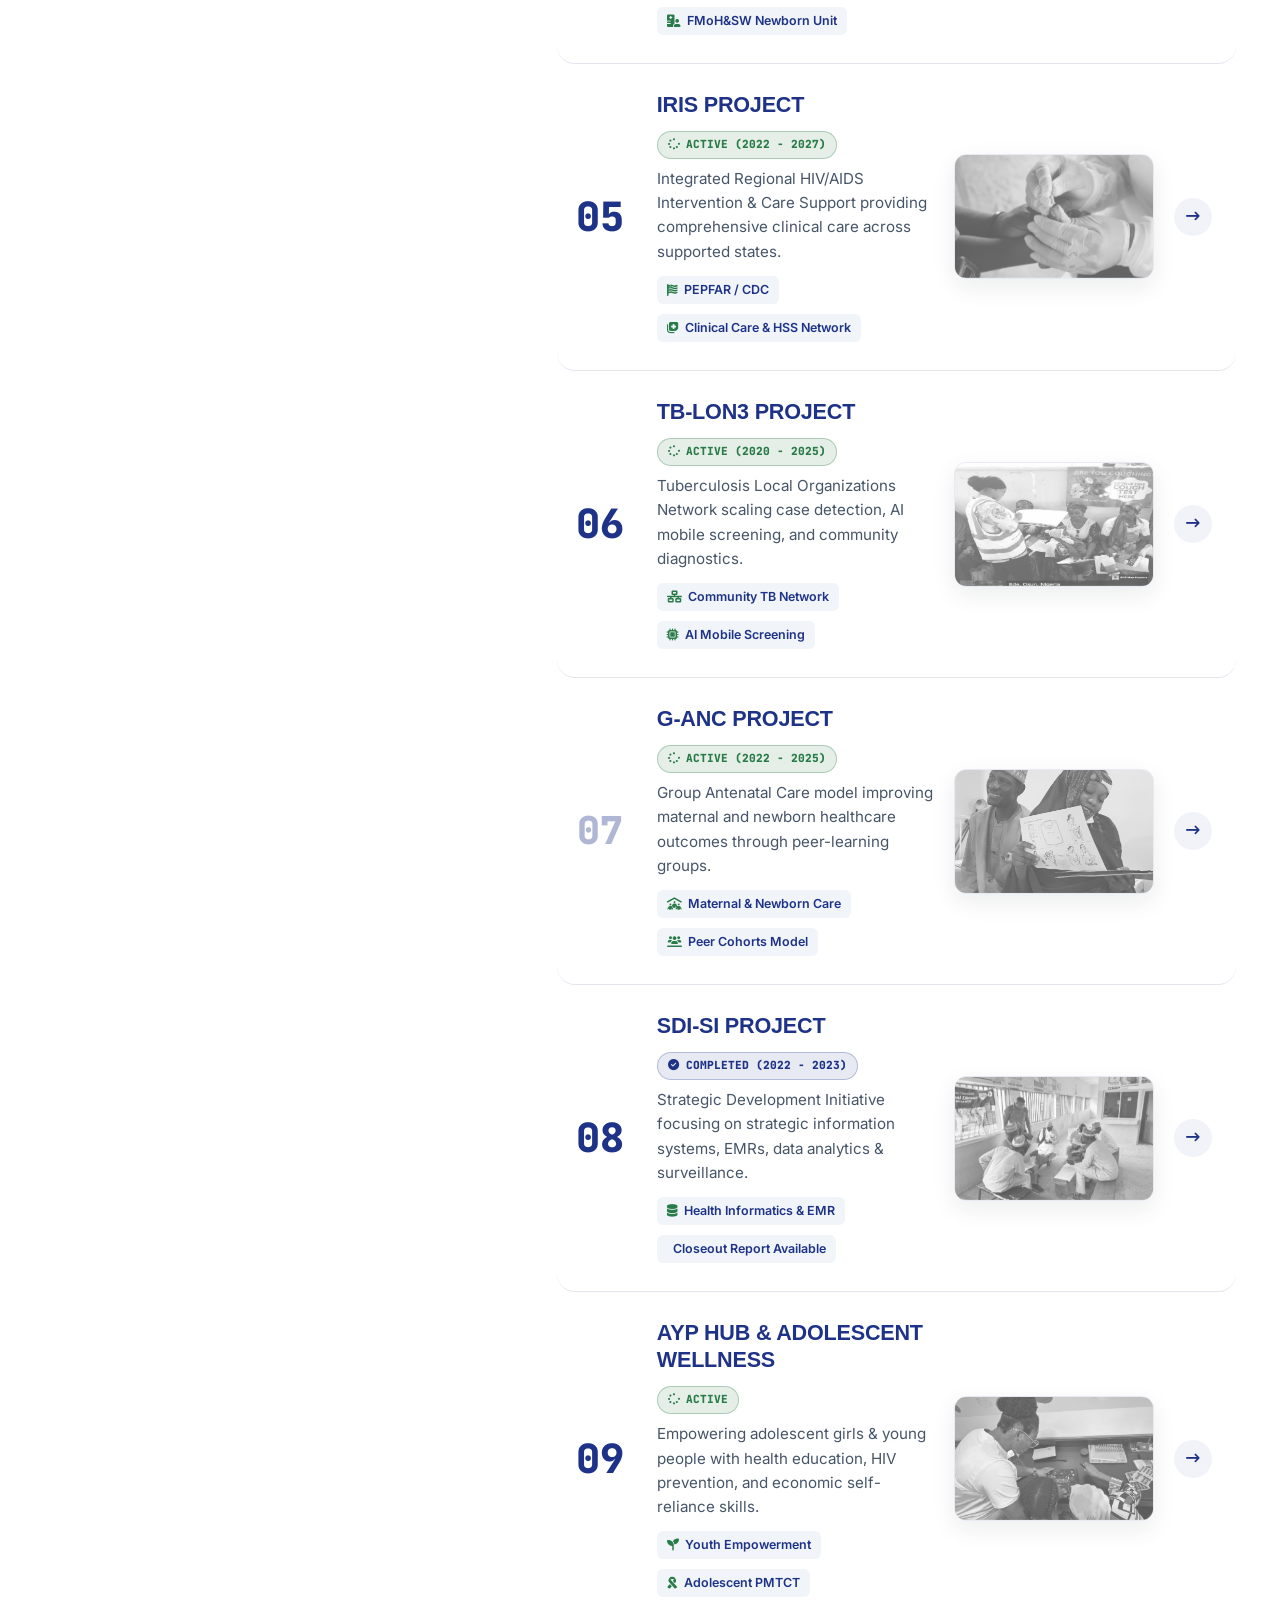
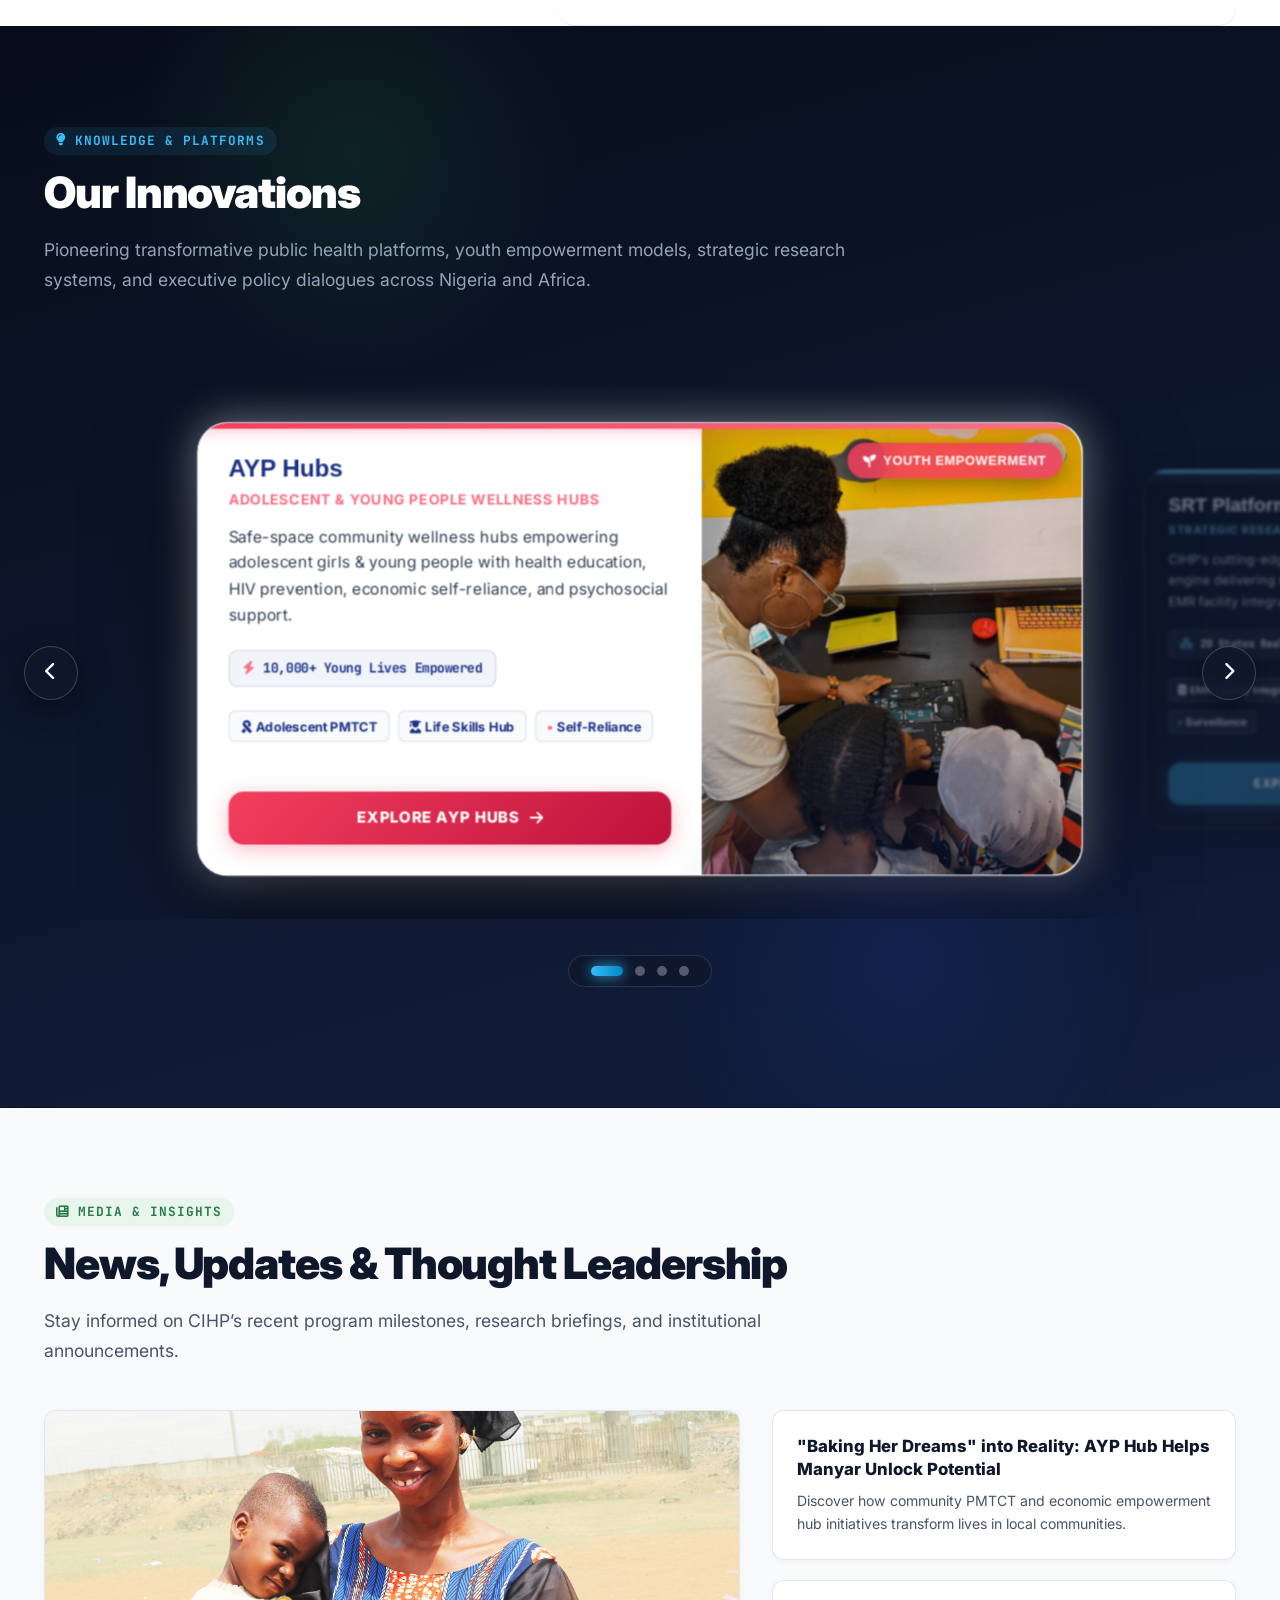
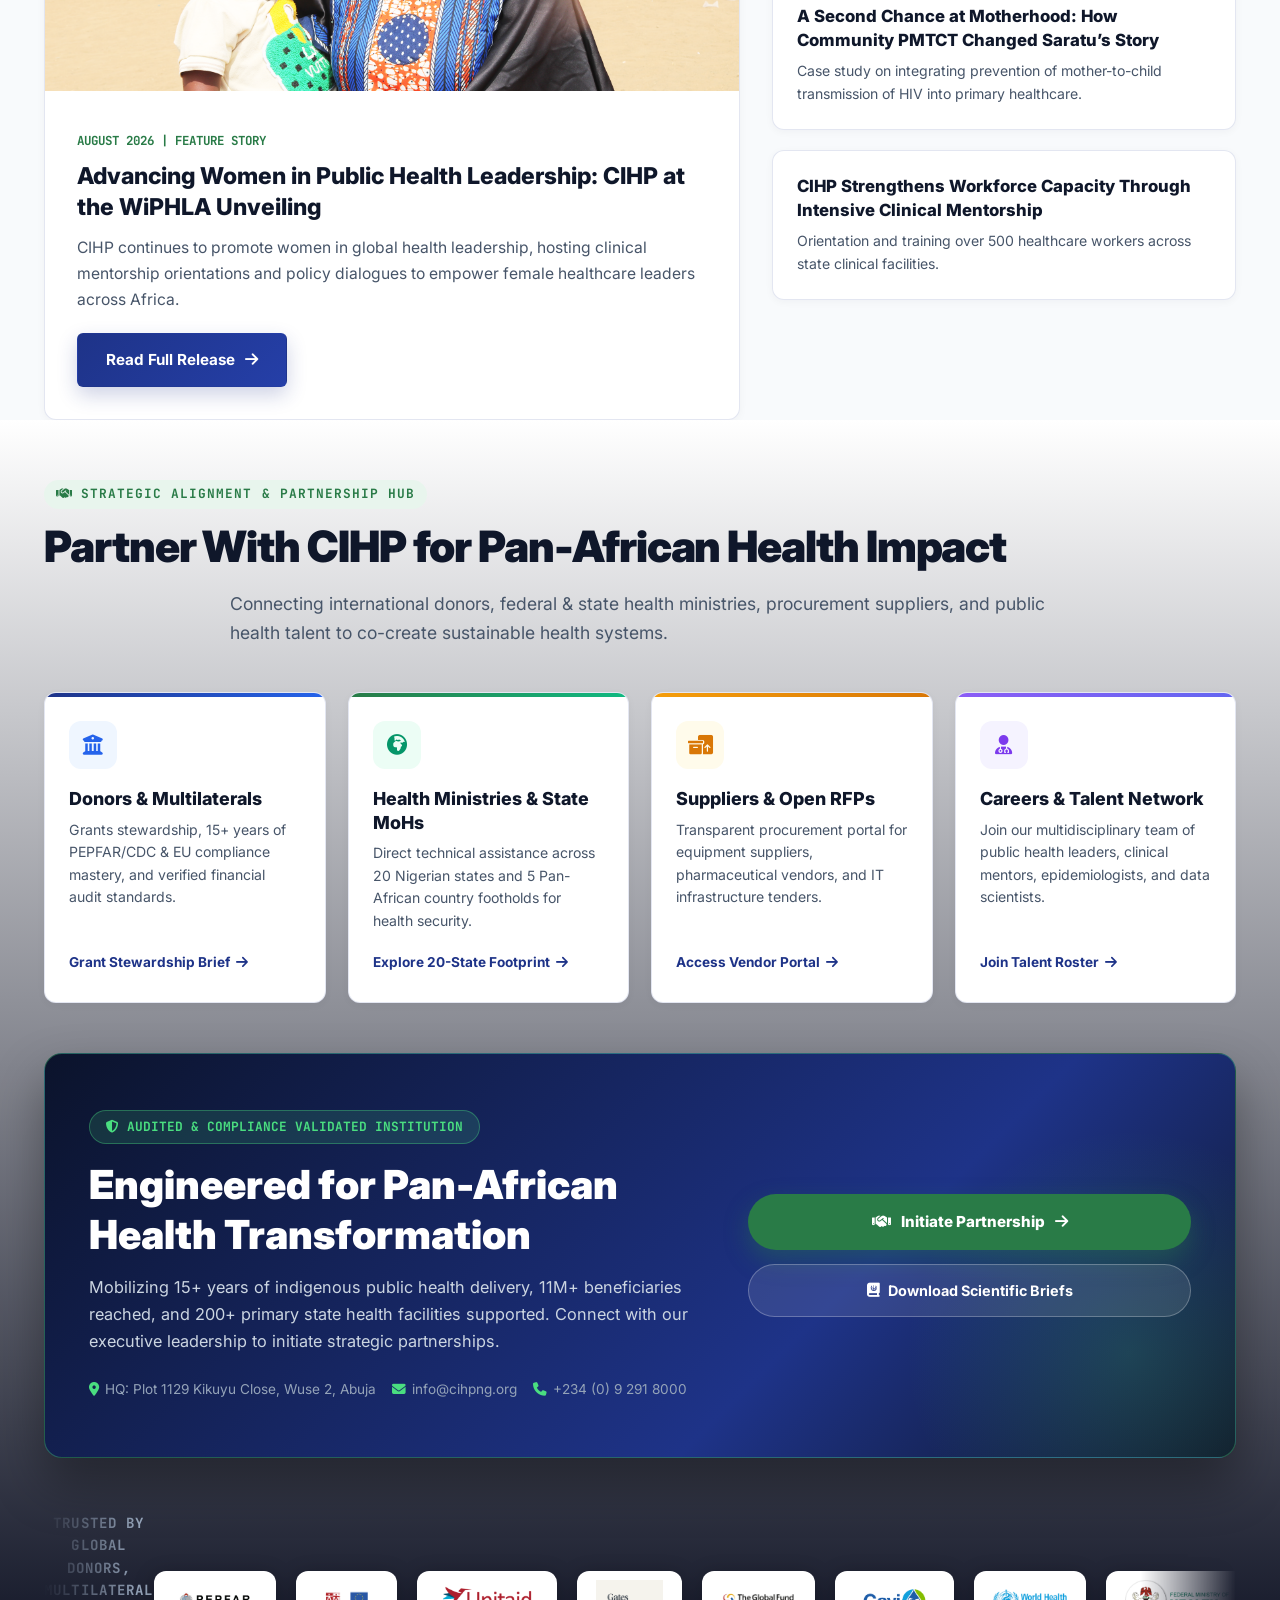
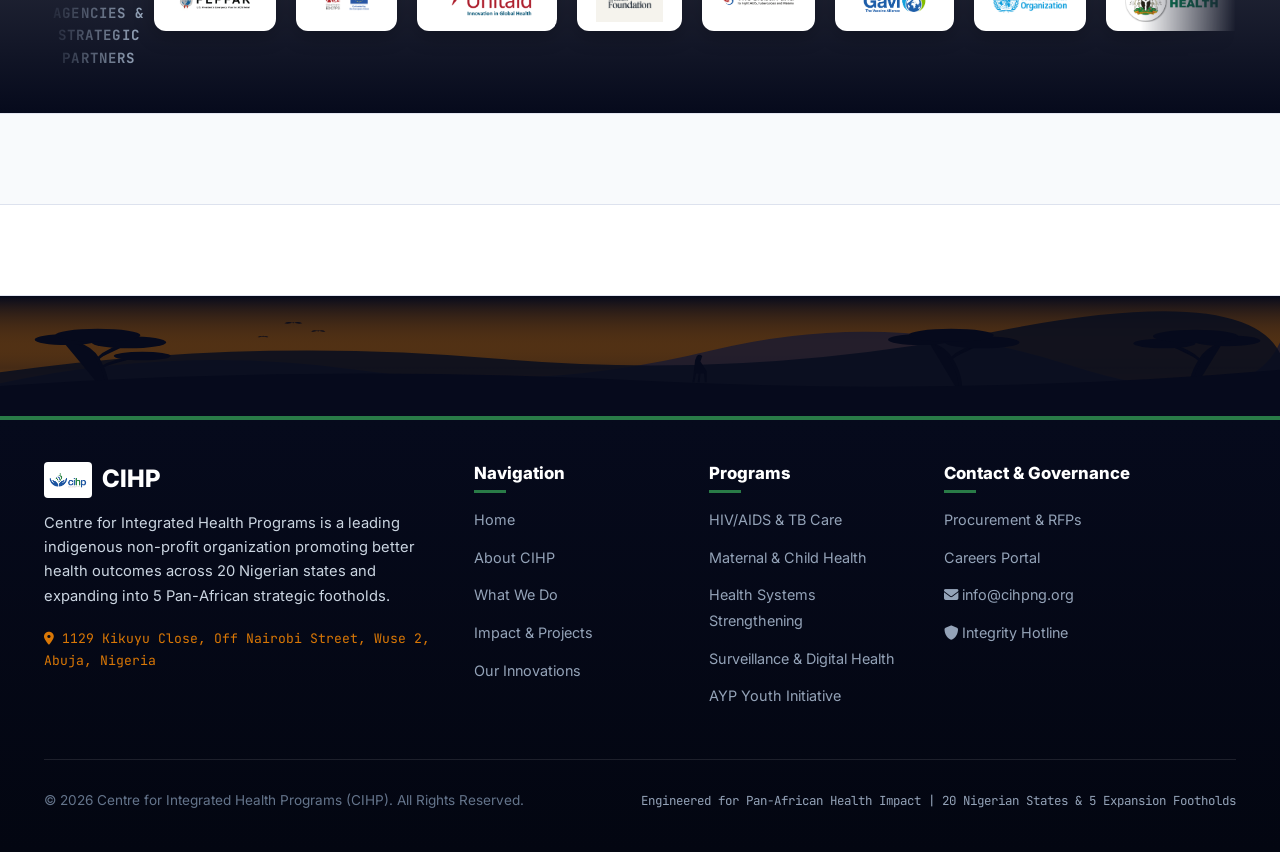
==== commit e279a41e: "feat: add word-by-word typewriter effect to Vision and Mission statements" ====
--- a/index.html
+++ b/index.html
@@ -469,10 +469,8 @@
                     <div class="mv-glass-icon"><i class="fa-solid fa-eye"></i></div>
                   </div>
                   <h3>Our Vision</h3>
-                  <p>
-                    Audaciously transforming lives through partnership and value creation for healthier communities and
-                    a
-                    thriving Africa.
+                  <p class="typewriter-text" data-text="Audaciously transforming lives through partnership and value creation for healthier communities and a thriving Africa.">
+                    Audaciously transforming lives through partnership and value creation for healthier communities and a thriving Africa.
                   </p>
                 </div>
 
@@ -493,10 +491,8 @@
                     <div class="mv-glass-icon"><i class="fa-solid fa-crosshairs"></i></div>
                   </div>
                   <h3>Our Mission</h3>
-                  <p>
-                    To transform lives, especially the most vulnerable, through cutting-edge solutions, people-centred
-                    and
-                    sustainable health systems, delivered through strategic partnerships.
+                  <p class="typewriter-text" data-text="To transform lives, especially the most vulnerable, through cutting-edge solutions, people-centred and sustainable health systems, delivered through strategic partnerships.">
+                    To transform lives, especially the most vulnerable, through cutting-edge solutions, people-centred and sustainable health systems, delivered through strategic partnerships.
                   </p>
                 </div>
 
@@ -2141,7 +2137,74 @@
           });
         });
       }
+
+      // Word-by-Word Typewriter Effect for Vision & Mission
+      initWordTypewriter();
     });
+
+    function initWordTypewriter() {
+      const typewriterElements = document.querySelectorAll('.typewriter-text');
+      if (!typewriterElements.length) return;
+
+      const observerOptions = {
+        root: null,
+        rootMargin: '0px',
+        threshold: 0.15
+      };
+
+      const observer = new IntersectionObserver((entries, obs) => {
+        entries.forEach(entry => {
+          if (entry.isIntersecting) {
+            const el = entry.target;
+            typeWordByWord(el);
+            obs.unobserve(el);
+          }
+        });
+      }, observerOptions);
+
+      typewriterElements.forEach(el => {
+        if (!el.getAttribute('data-text')) {
+          const originalText = el.textContent.trim().replace(/\s+/g, ' ');
+          el.setAttribute('data-text', originalText);
+        }
+        el.textContent = '';
+        observer.observe(el);
+      });
+    }
+
+    function typeWordByWord(element) {
+      const fullText = element.getAttribute('data-text') || '';
+      if (!fullText) return;
+
+      const words = fullText.split(' ');
+      element.textContent = '';
+
+      const cursor = document.createElement('span');
+      cursor.className = 'typewriter-cursor';
+      cursor.setAttribute('aria-hidden', 'true');
+      element.appendChild(cursor);
+
+      let wordIndex = 0;
+      const wordDelay = 110;
+
+      function addNextWord() {
+        if (wordIndex < words.length) {
+          const space = wordIndex > 0 ? ' ' : '';
+          const textNode = document.createTextNode(space + words[wordIndex]);
+          element.insertBefore(textNode, cursor);
+          wordIndex++;
+          setTimeout(addNextWord, wordDelay);
+        } else {
+          setTimeout(() => {
+            cursor.style.transition = 'opacity 0.6s ease';
+            cursor.style.opacity = '0';
+            setTimeout(() => cursor.remove(), 600);
+          }, 2000);
+        }
+      }
+
+      setTimeout(addNextWord, 200);
+    }
   </script>
 
   <!-- Back to Top Button -->
--- a/css/style.css
+++ b/css/style.css
@@ -1546,6 +1546,30 @@
       margin-bottom: 28px;
       font-weight: 400;
       text-shadow: 0 2px 8px rgba(0, 0, 0, 0.5);
+    }
+
+    /* Word-by-Word Typewriter Effect for Vision & Mission */
+    .typewriter-text {
+      min-height: 3.8em;
+      line-height: 1.65;
+      position: relative;
+    }
+
+    .typewriter-cursor {
+      display: inline-block;
+      width: 3px;
+      height: 1.15em;
+      background-color: #4ade80;
+      margin-left: 4px;
+      vertical-align: sub;
+      border-radius: 1px;
+      box-shadow: 0 0 10px rgba(74, 222, 128, 0.9);
+      animation: typewriterCursorBlink 0.75s infinite ease-in-out;
+    }
+
+    @keyframes typewriterCursorBlink {
+      0%, 100% { opacity: 1; }
+      50% { opacity: 0; }
     }
 
     .mv-glass-pills {
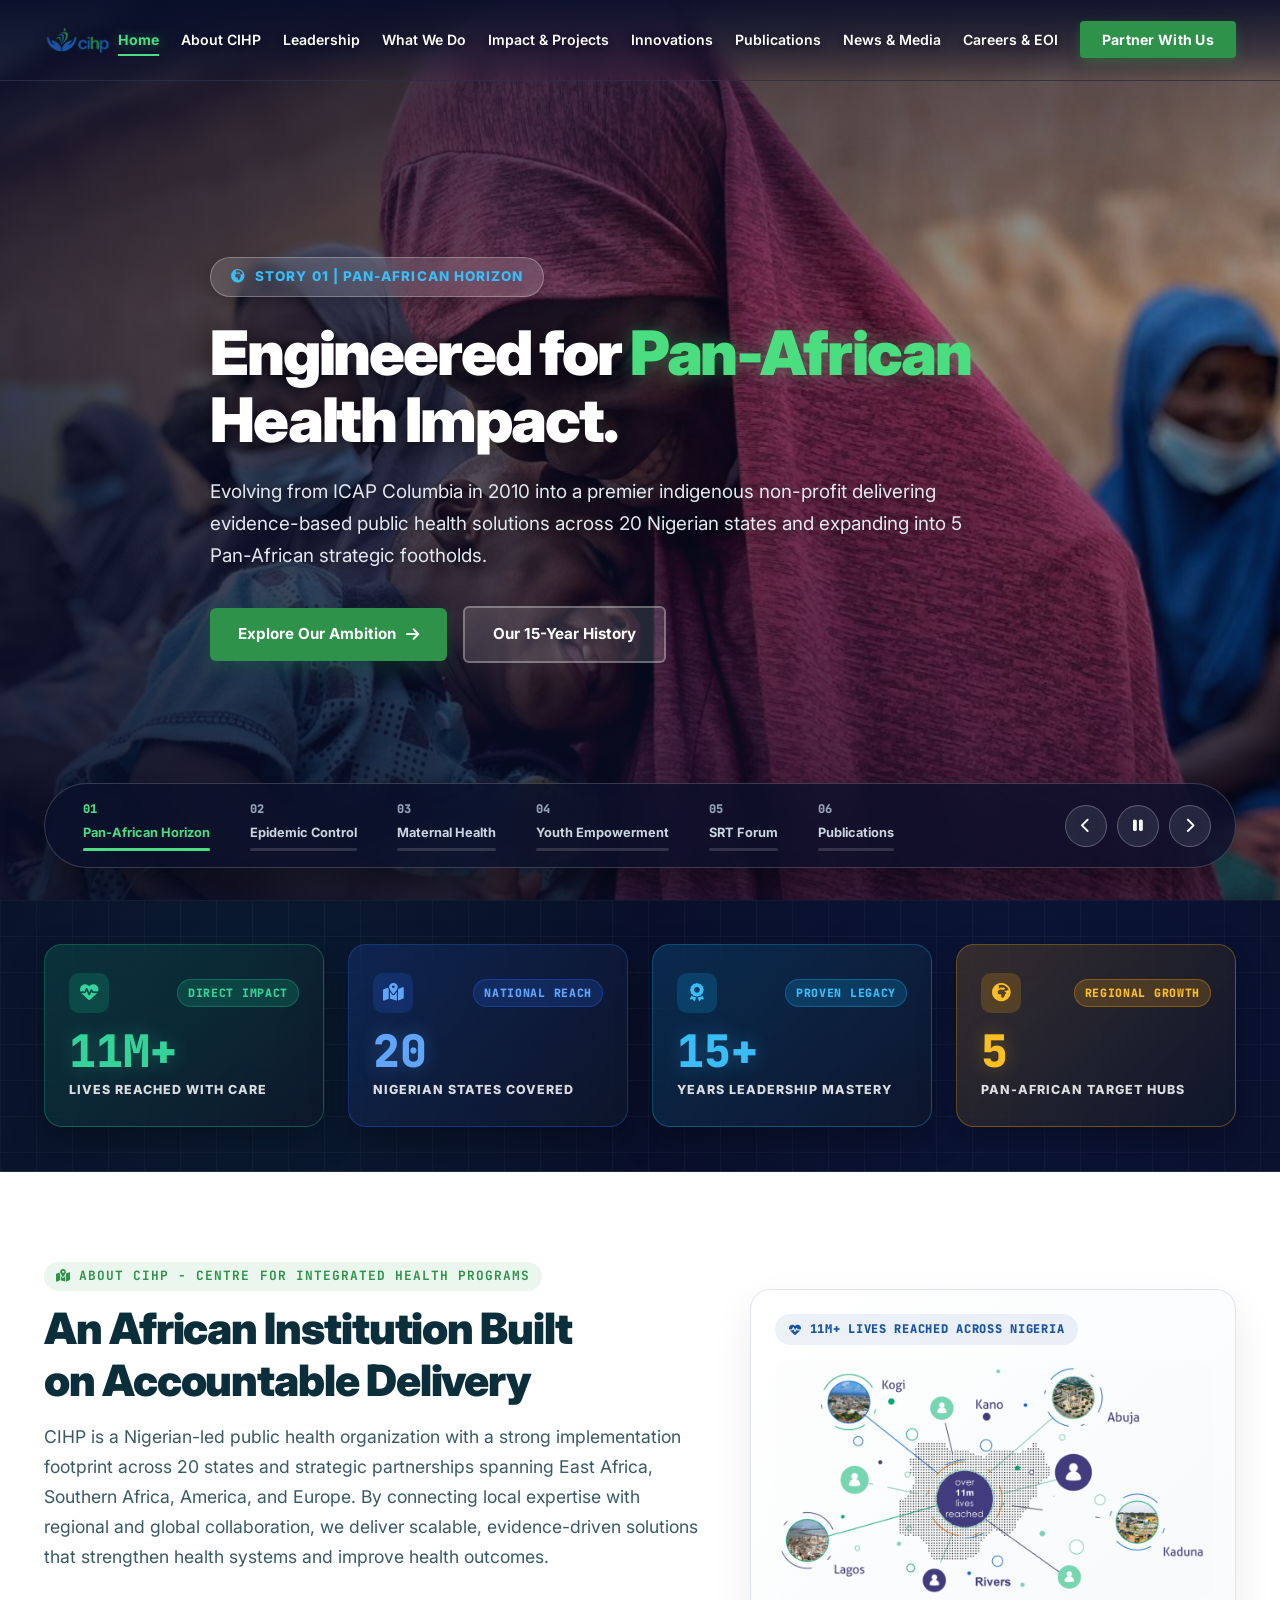
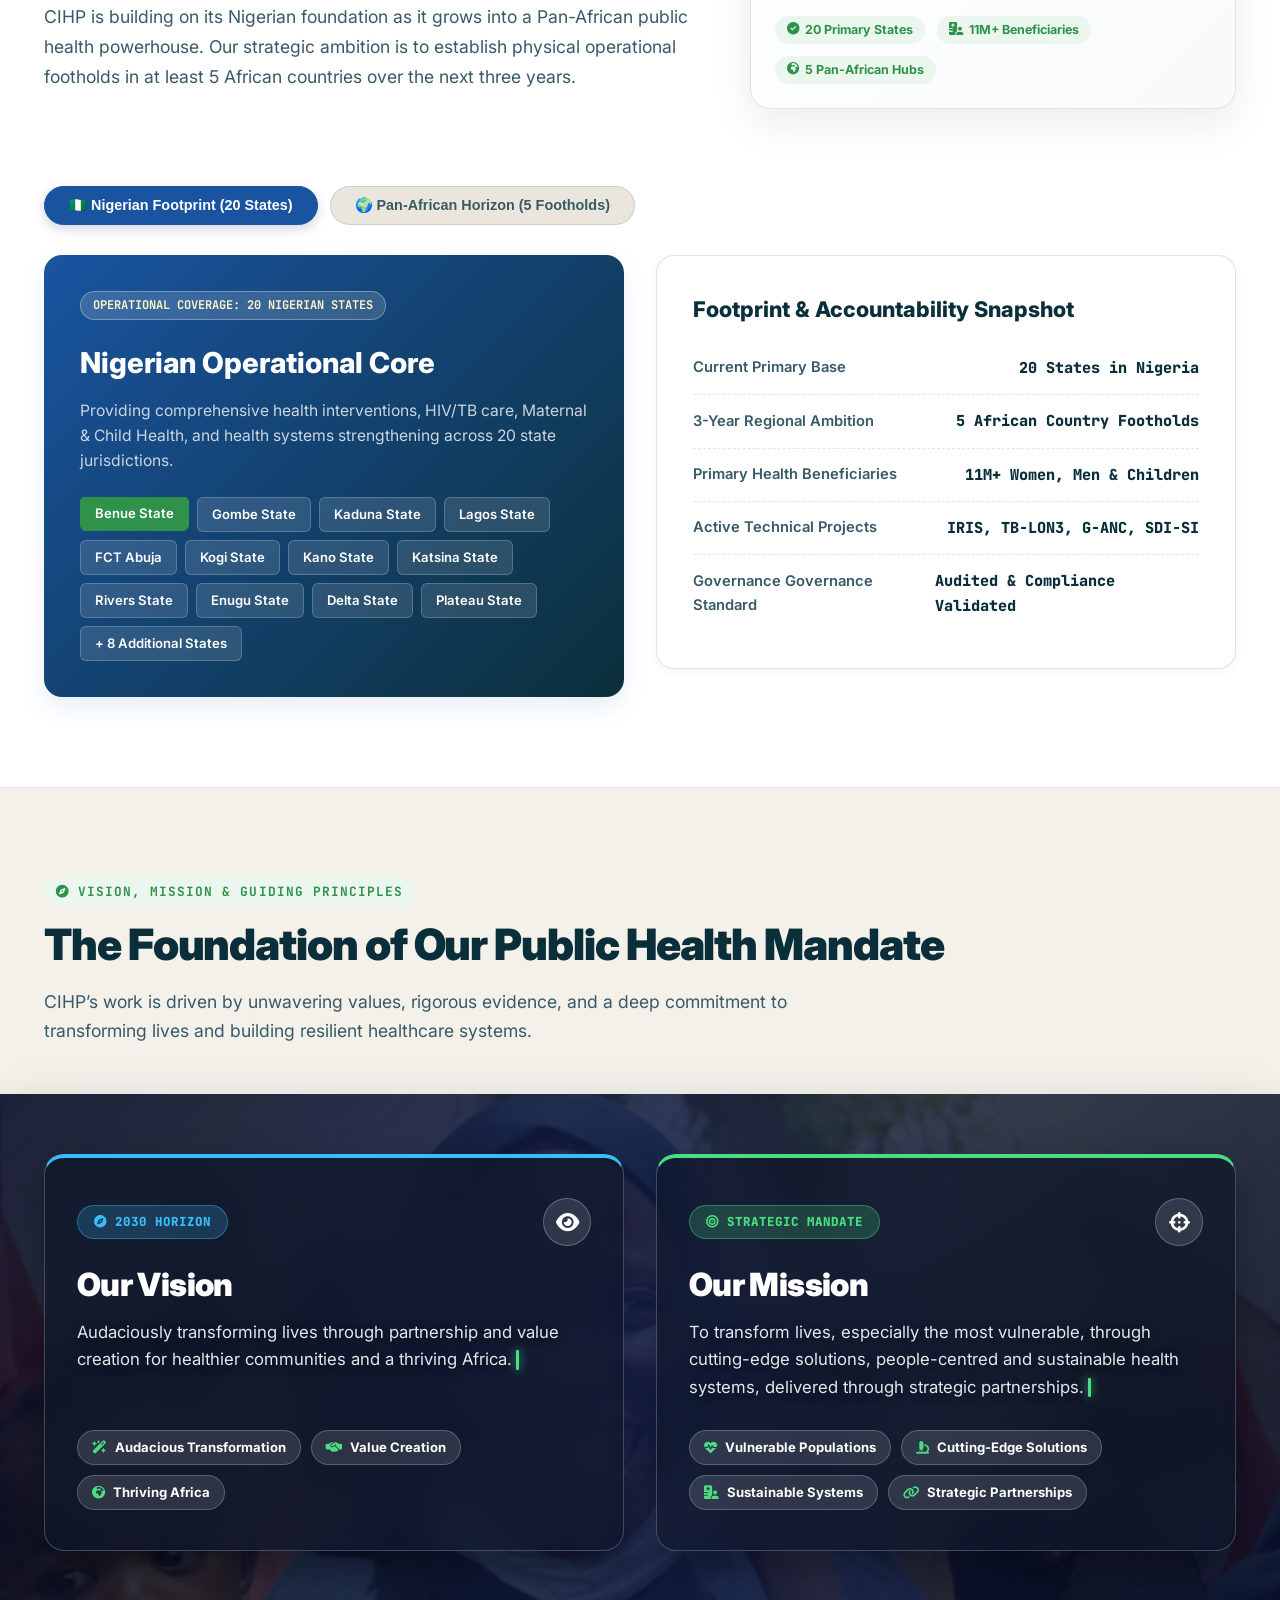
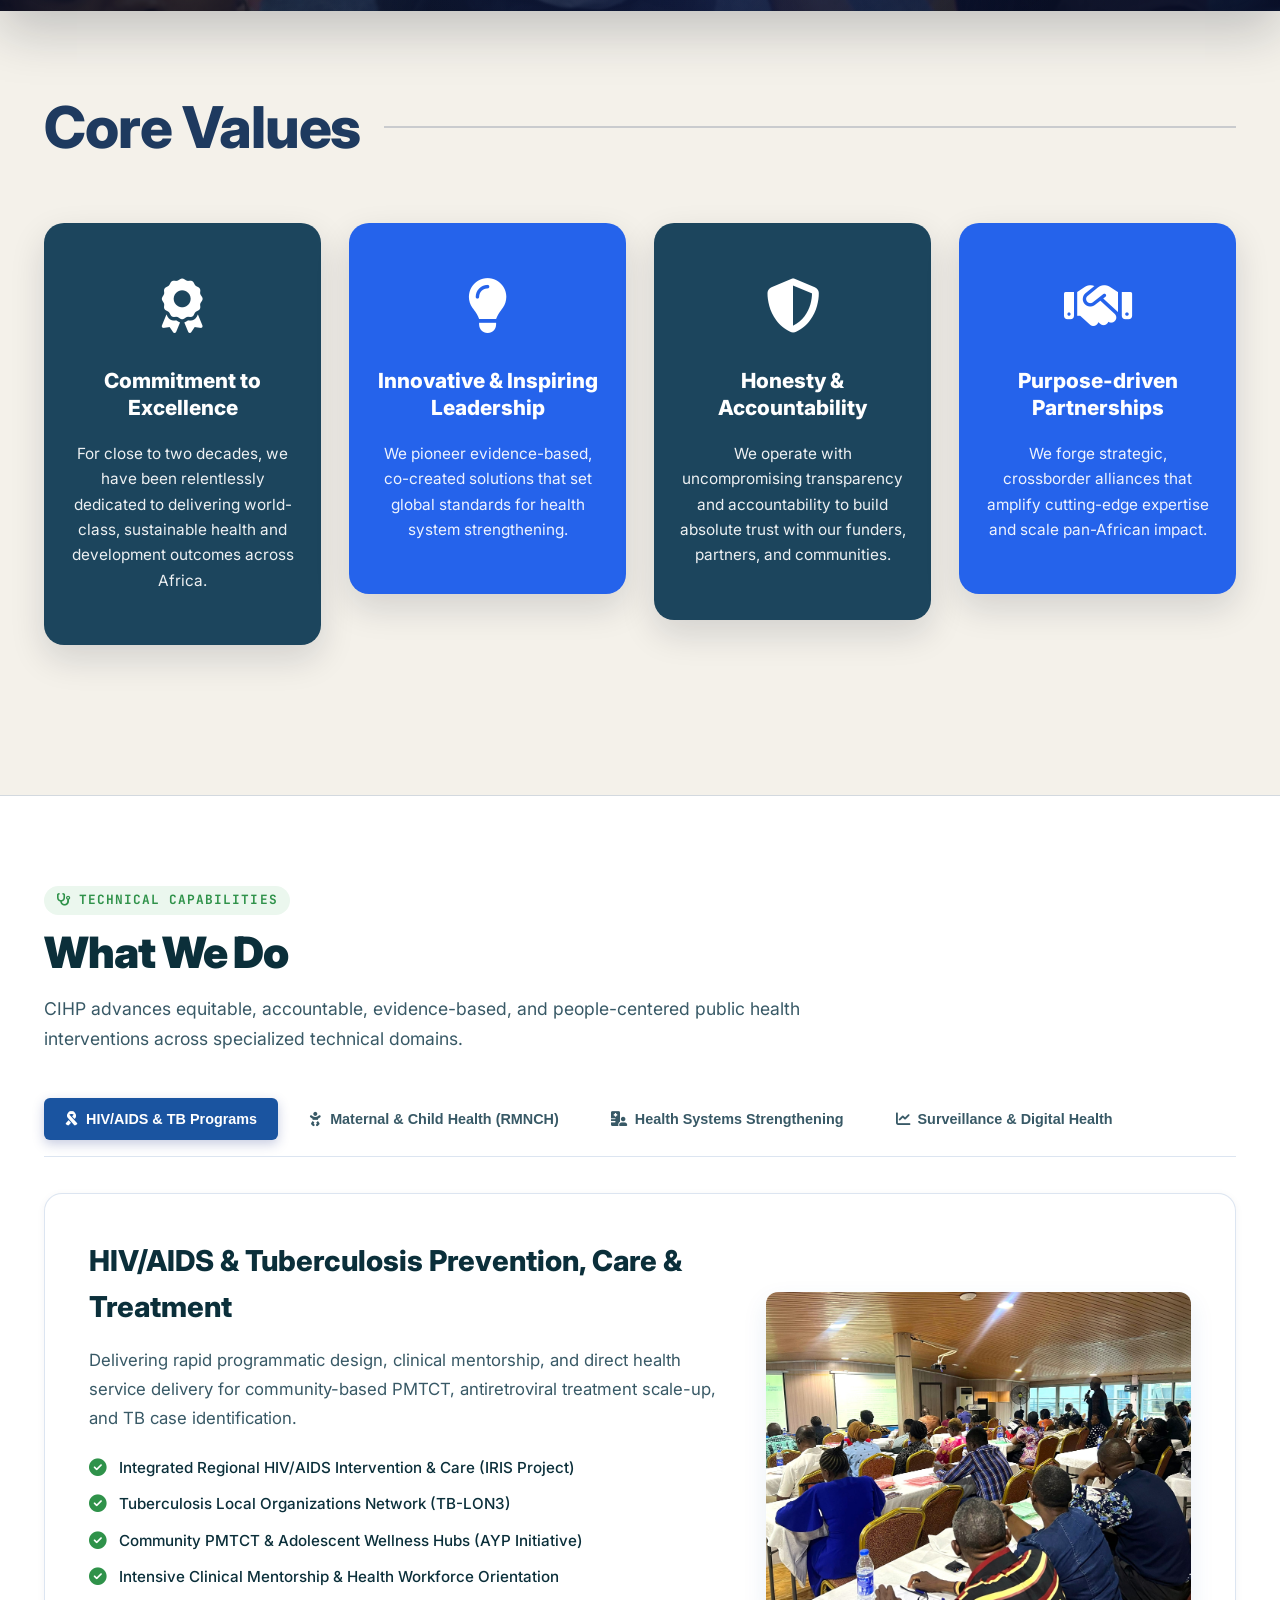
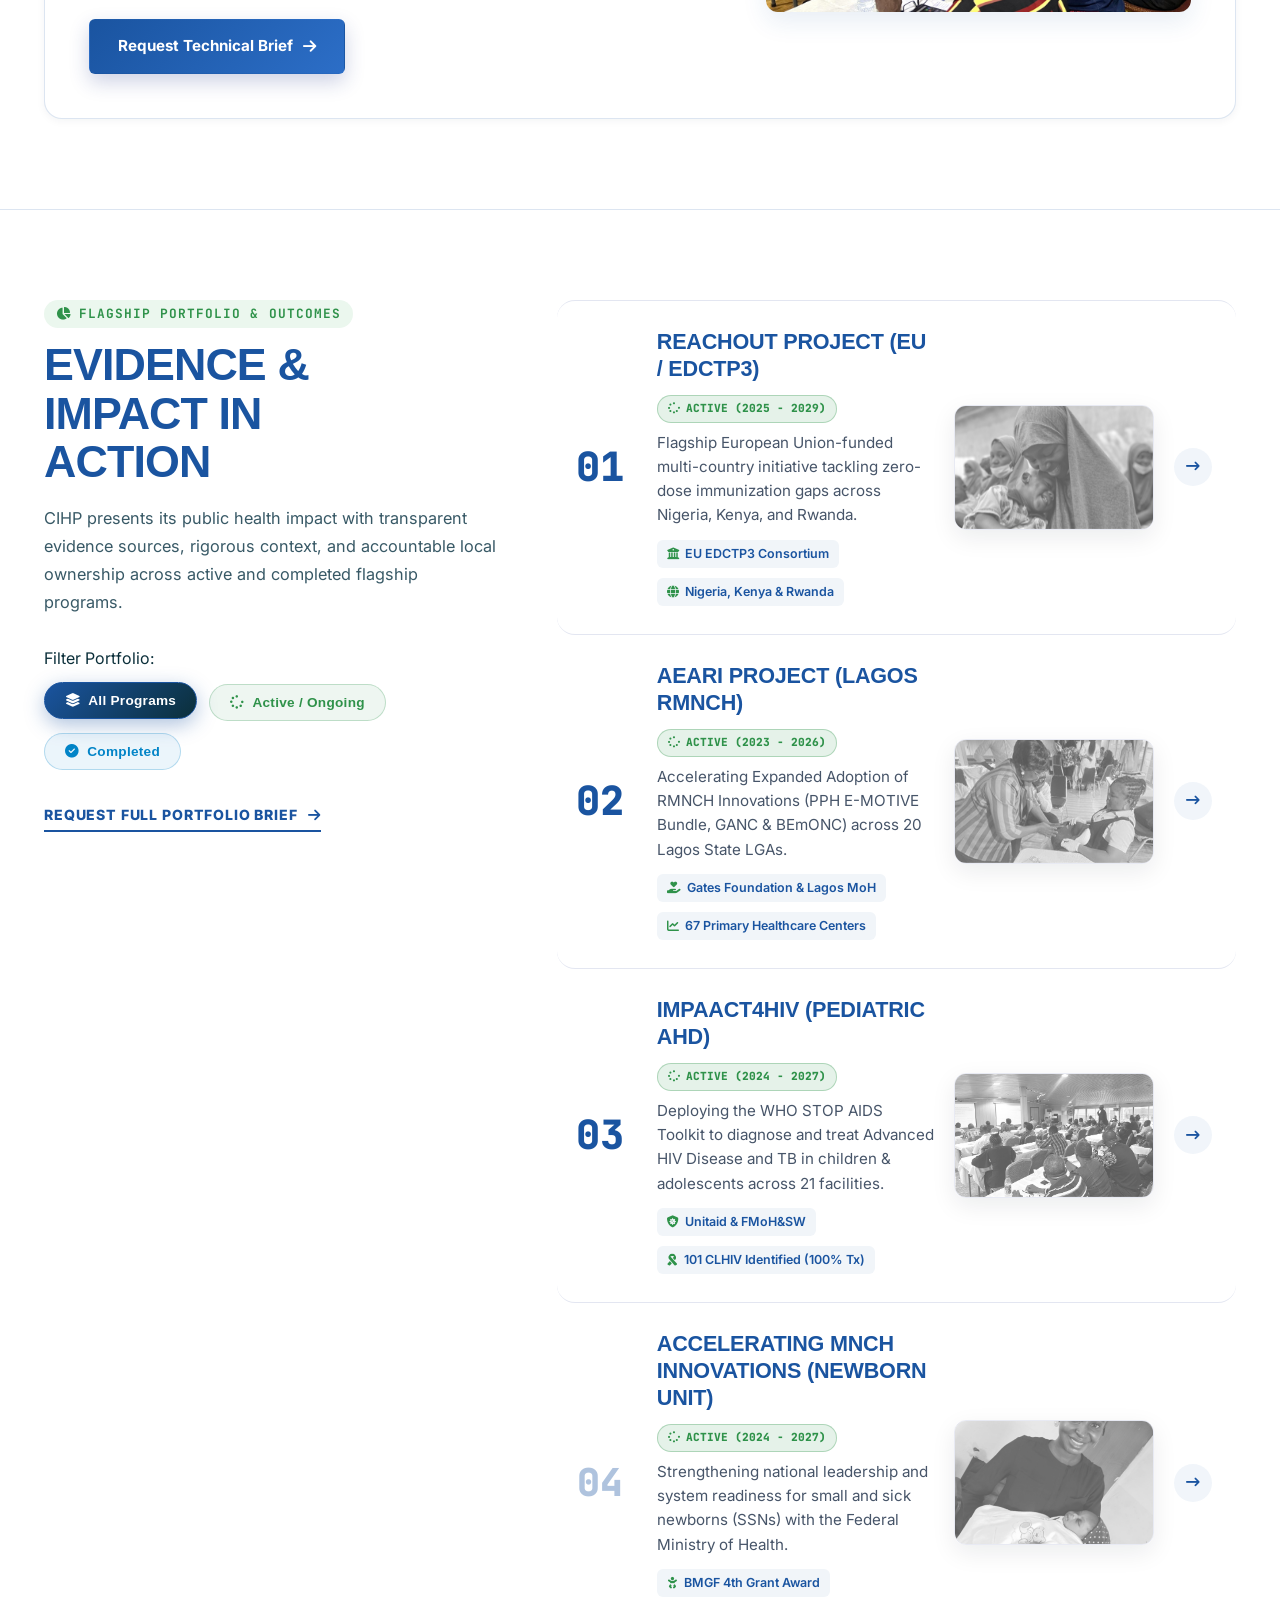
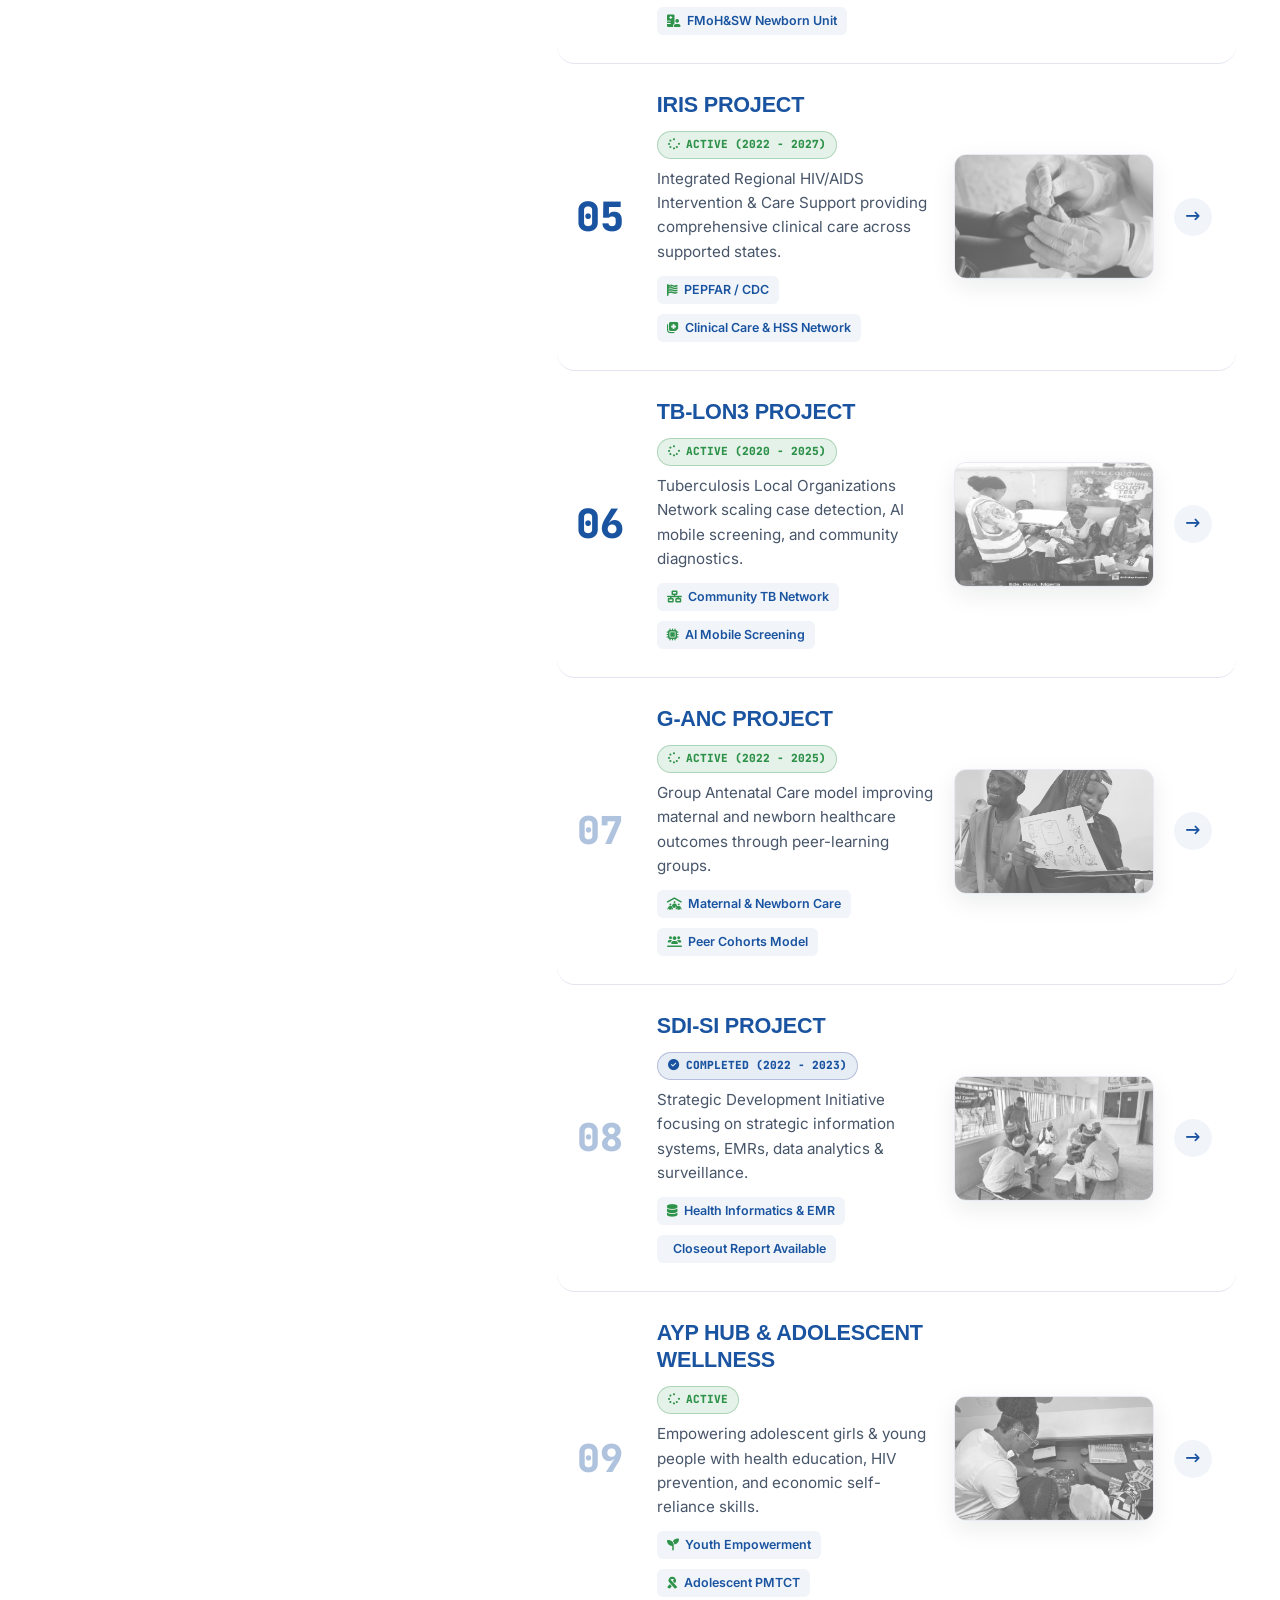
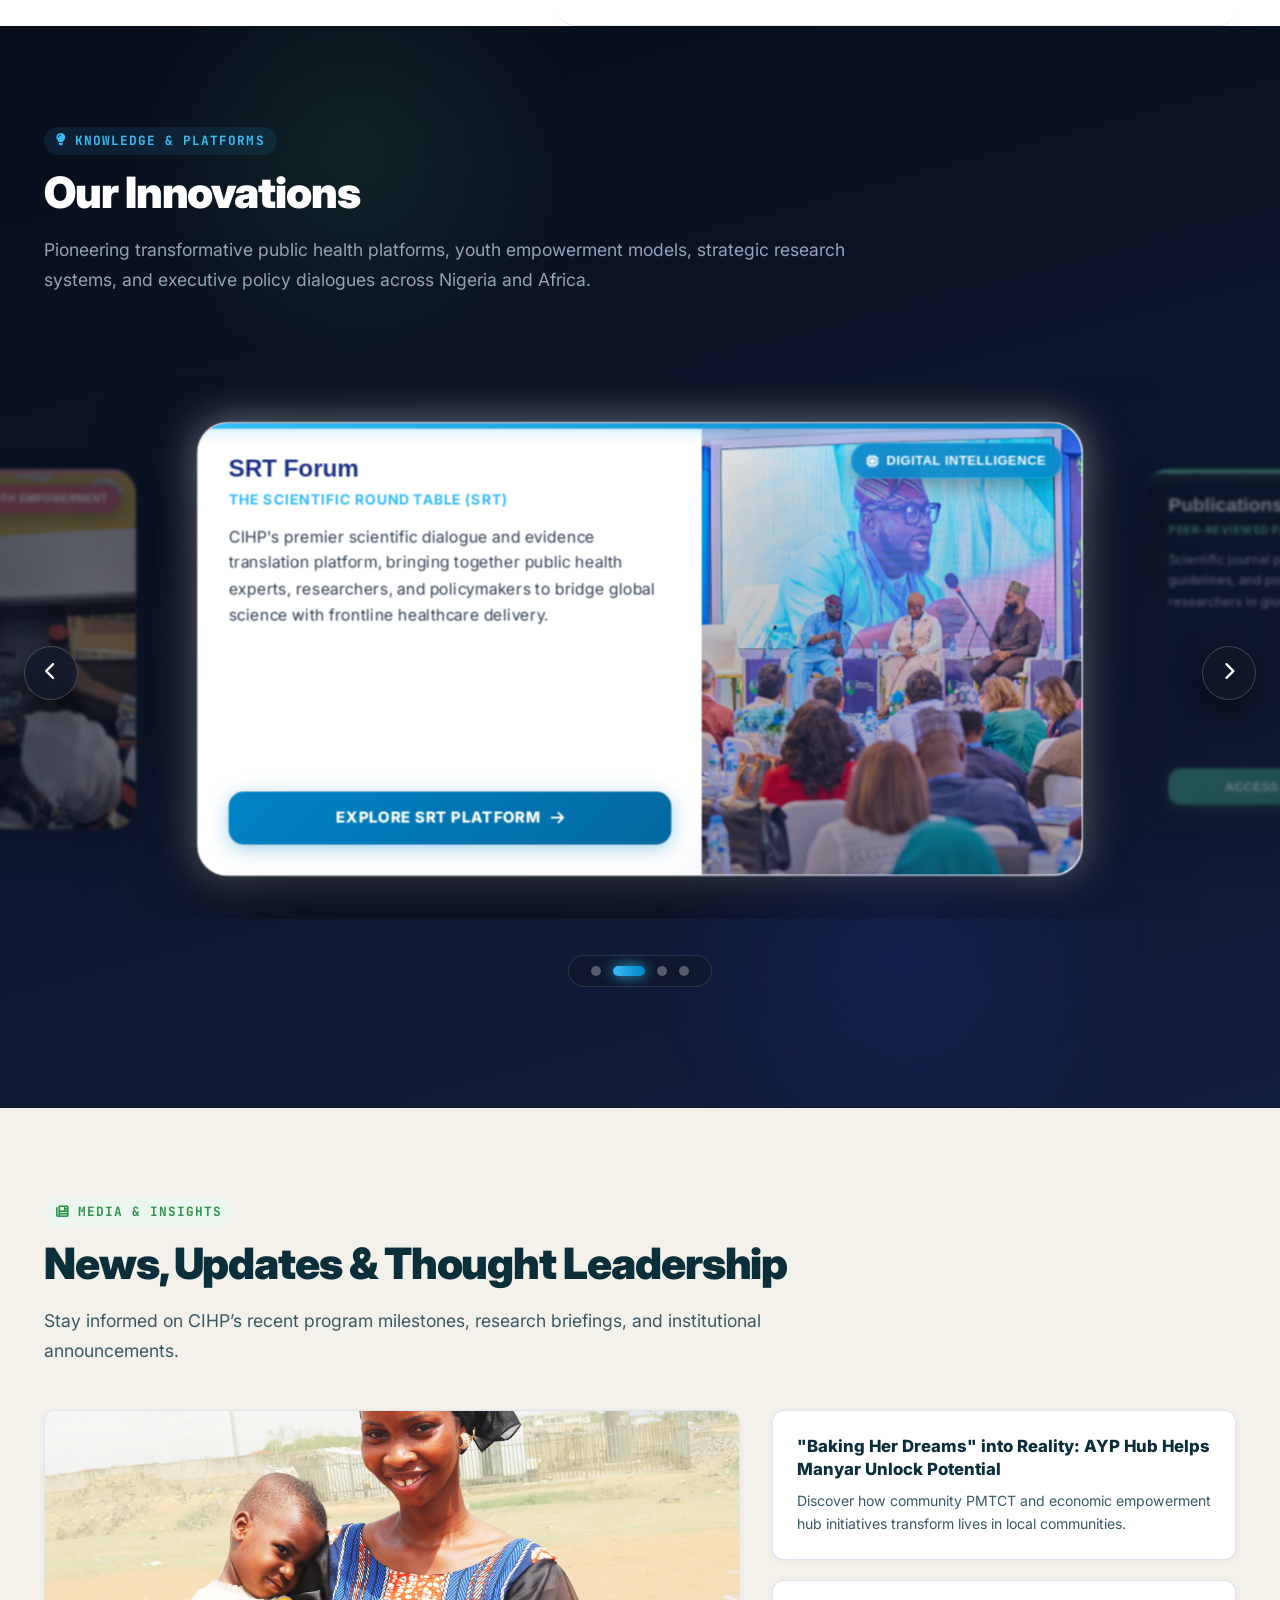
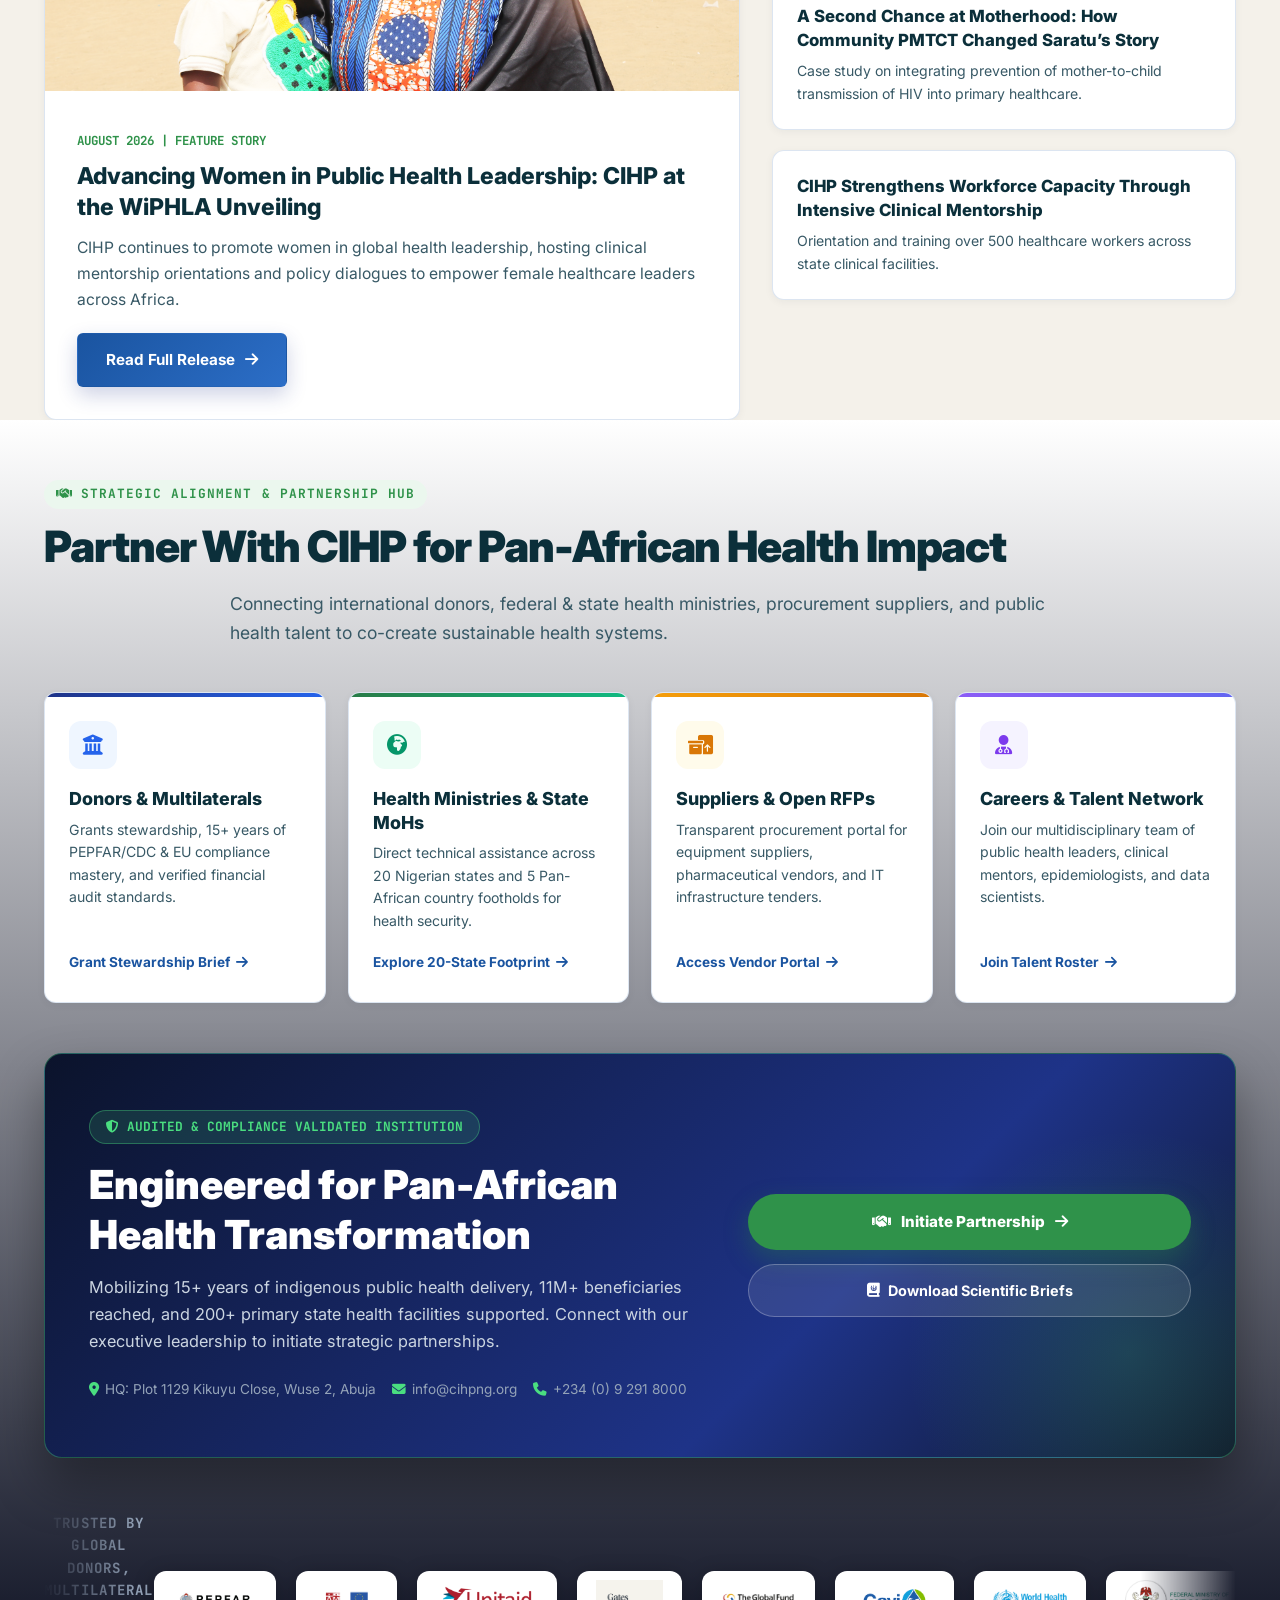
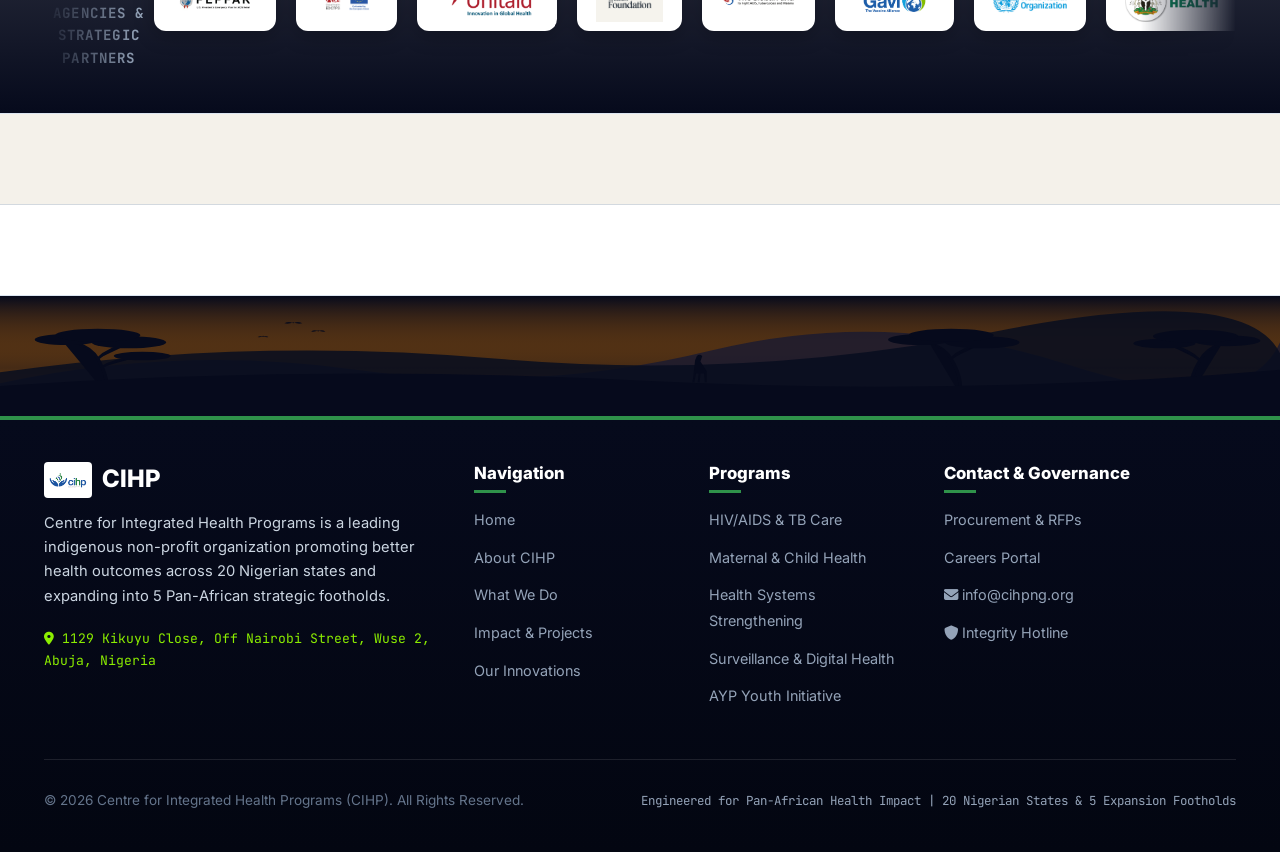
==== commit fafda202: "style: adopt official CIHP brand color palette (#1A54A0, #2F924A, #8BED01, #0B2F3A, #F4F1EA)" ====
--- a/index.html
+++ b/index.html
@@ -469,8 +469,10 @@
                     <div class="mv-glass-icon"><i class="fa-solid fa-eye"></i></div>
                   </div>
                   <h3>Our Vision</h3>
-                  <p class="typewriter-text" data-text="Audaciously transforming lives through partnership and value creation for healthier communities and a thriving Africa.">
-                    Audaciously transforming lives through partnership and value creation for healthier communities and a thriving Africa.
+                  <p class="typewriter-text"
+                    data-text="Audaciously transforming lives through partnership and value creation for healthier communities and a thriving Africa.">
+                    Audaciously transforming lives through partnership and value creation for healthier communities and
+                    a thriving Africa.
                   </p>
                 </div>
 
@@ -491,8 +493,10 @@
                     <div class="mv-glass-icon"><i class="fa-solid fa-crosshairs"></i></div>
                   </div>
                   <h3>Our Mission</h3>
-                  <p class="typewriter-text" data-text="To transform lives, especially the most vulnerable, through cutting-edge solutions, people-centred and sustainable health systems, delivered through strategic partnerships.">
-                    To transform lives, especially the most vulnerable, through cutting-edge solutions, people-centred and sustainable health systems, delivered through strategic partnerships.
+                  <p class="typewriter-text"
+                    data-text="To transform lives, especially the most vulnerable, through cutting-edge solutions, people-centred and sustainable health systems, delivered through strategic partnerships.">
+                    To transform lives, especially the most vulnerable, through cutting-edge solutions, people-centred
+                    and sustainable health systems, delivered through strategic partnerships.
                   </p>
                 </div>
 
@@ -897,14 +901,7 @@
                       Safe-space community wellness hubs empowering adolescent girls & young people with health
                       education, HIV prevention, economic self-reliance, and psychosocial support.
                     </p>
-                    <div class="innovation-metric-box">
-                      <i class="fa-solid fa-bolt" style="color: #fb7185;"></i> 10,000+ Young Lives Empowered
-                    </div>
-                    <div class="innovation-tags">
-                      <span class="innov-tag"><i class="fa-solid fa-ribbon"></i> Adolescent PMTCT</span>
-                      <span class="innov-tag"><i class="fa-solid fa-user-graduate"></i> Life Skills Hub</span>
-                      <span class="innov-tag"><span style="color:#fb7185">•</span> Self-Reliance</span>
-                    </div>
+
                   </div>
                   <a href="contact.html" class="innovation-card-btn btn-ayp">
                     <span>Explore AYP Hubs</span> <i class="fa-solid fa-arrow-right"></i>
@@ -929,21 +926,16 @@
                 <div class="innovation-card-body">
                   <div>
                     <div class="innovation-header">
-                      <h3>SRT Platform</h3>
-                      <p class="innovation-subtitle sub-srt">Strategic Research & Translation System</p>
+                      <h3>SRT Forum</h3>
+                      <p class="innovation-subtitle sub-srt">The Scientific Round Table (SRT) </p>
                     </div>
                     <p class="innovation-desc">
-                      CIHP's cutting-edge strategic surveillance & digital health engine delivering real-time
-                      epidemiological dashboards, EMR facility integration, and evidence translation.
+                      CIHP's premier scientific dialogue and evidence translation platform, bringing together public
+                      health
+                      experts, researchers, and policymakers to bridge global science with frontline healthcare
+                      delivery.
                     </p>
-                    <div class="innovation-metric-box">
-                      <i class="fa-solid fa-network-wired" style="color: #38bdf8;"></i> 20 States Real-time EMR Sync
-                    </div>
-                    <div class="innovation-tags">
-                      <span class="innov-tag"><i class="fa-solid fa-database"></i> EMR Facility Integration</span>
-                      <span class="innov-tag"><i class="fa-solid fa-chart-pie"></i> Real-time Dashboards</span>
-                      <span class="innov-tag"><span style="color:#38bdf8">•</span> Surveillance</span>
-                    </div>
+
                   </div>
                   <a href="contact.html" class="innovation-card-btn btn-srt">
                     <span>Explore SRT Platform</span> <i class="fa-solid fa-arrow-right"></i>
@@ -975,14 +967,7 @@
                       Scientific journal publications, clinical implementation guidelines, and policy briefs produced by
                       CIHP researchers in global health journals and repositories.
                     </p>
-                    <div class="innovation-metric-box">
-                      <i class="fa-solid fa-award" style="color: #34d399;"></i> 50+ Peer-Reviewed Journals
-                    </div>
-                    <div class="innovation-tags">
-                      <span class="innov-tag"><i class="fa-solid fa-newspaper"></i> Peer-Reviewed Articles</span>
-                      <span class="innov-tag"><i class="fa-solid fa-file-pdf"></i> Clinical Guidelines</span>
-                      <span class="innov-tag"><span style="color:#34d399">•</span> Policy Briefs</span>
-                    </div>
+
                   </div>
                   <button onclick="openPublicationsModal(event)" class="innovation-card-btn btn-pub"
                     style="border: none; cursor: pointer;">
@@ -1015,14 +1000,7 @@
                       High-impact leadership dialogue platform bringing together public health experts, government
                       stakeholders, advocates, and community voices for transparent solutions.
                     </p>
-                    <div class="innovation-metric-box">
-                      <i class="fa-solid fa-podcast" style="color: #c084fc;"></i> Pan-African Health Policy Forum
-                    </div>
-                    <div class="innovation-tags">
-                      <span class="innov-tag"><i class="fa-solid fa-headphones"></i> Leadership Podcast</span>
-                      <span class="innov-tag"><i class="fa-solid fa-users"></i> Expert Panels</span>
-                      <span class="innov-tag"><span style="color:#c084fc">•</span> Townhalls</span>
-                    </div>
+
                   </div>
                   <a href="contact.html" class="innovation-card-btn btn-candid">
                     <span>Join Conversation</span> <i class="fa-solid fa-arrow-right"></i>
--- a/css/style.css
+++ b/css/style.css
@@ -1,37 +1,41 @@
-    /* ==========================================================================
+/* ==========================================================================
        CIHP BRAND DESIGN SYSTEM & DESIGN TOKENS
        ========================================================================== */
     :root {
-      /* Brand Color Palette */
-      --primary-blue: #1e3388;
-      --primary-blue-dark: #0f172a;
-      --primary-blue-light: #253fa8;
-      --secondary-green: #297b47;
-      --secondary-green-dark: #1b5430;
-      --secondary-green-light: #e8f5ed;
-      --accent-ochre: #d97706;
-      --accent-ochre-light: #fffbe6;
-      --accent-terracotta: #c25e00;
+      /* Brand Color Palette - Official CIHP Color Palette */
+      --primary-blue: #1A54A0;           /* CIHP Health Blue */
+      --primary-blue-dark: #0B2F3A;      /* Dark Teal (Neutral Dark) */
+      --primary-blue-light: #2C6EC7;     /* Light CIHP Health Blue */
+      --secondary-green: #2F924A;        /* Forest Green */
+      --secondary-green-dark: #1E6331;   /* Dark Forest Green */
+      --secondary-green-light: #EBF7EE;  /* Light Forest Green Tint */
+      --accent-lime: #8BED01;             /* Lime Green Accent */
+      --accent-lime-light: #F4FCE6;       /* Light Lime Green Tint */
+      --accent-ochre: #8BED01;           /* Legacy accent map to Lime Green */
+      --accent-ochre-light: #F4FCE6;
+      --accent-terracotta: #2F924A;
 
       /* Neutral Color Palette */
-      --bg-deep: #f8fafc;
-      --bg-surface: #ffffff;
-      --bg-muted: #f1f5f9;
+      --neutral-dark: #0B2F3A;           /* Dark Teal */
+      --neutral-light: #F4F1EA;          /* Bleached Grey */
+      --bg-deep: #F4F1EA;                /* Bleached Grey page background */
+      --bg-surface: #ffffff;             /* White card surface */
+      --bg-muted: #EAE6DD;               /* Subdued Bleached Grey */
       --bg-card: #ffffff;
-      --bg-dark: #090f2a;
+      --bg-dark: #0B2F3A;                /* Dark Teal for hero/footer/dark sections */
 
       /* Typography Colors */
-      --text-main: #0f172a;
-      --text-muted: #475569;
-      --text-light: #64748b;
+      --text-main: #0B2F3A;              /* Dark Teal high-contrast typography */
+      --text-muted: #385966;             /* Muted Dark Teal */
+      --text-light: #5A7B88;            /* Subdued Dark Teal */
       --text-white: #ffffff;
 
       /* Borders & Shadows */
-      --border-color: rgba(30, 51, 136, 0.12);
-      --border-hover: rgba(41, 123, 71, 0.35);
-      --shadow-sm: 0 2px 8px rgba(15, 23, 42, 0.04);
-      --shadow-md: 0 10px 25px rgba(30, 51, 136, 0.08);
-      --shadow-lg: 0 20px 40px rgba(30, 51, 136, 0.12);
+      --border-color: rgba(26, 84, 160, 0.15);
+      --border-hover: rgba(47, 146, 74, 0.35);
+      --shadow-sm: 0 2px 8px rgba(11, 47, 58, 0.05);
+      --shadow-md: 0 10px 25px rgba(26, 84, 160, 0.10);
+      --shadow-lg: 0 20px 40px rgba(11, 47, 58, 0.15);
 
       /* Radii */
       --radius-sm: 6px;
@@ -433,7 +437,7 @@
       background: rgba(15, 23, 42, 0.95);
       backdrop-filter: blur(20px);
       -webkit-backdrop-filter: blur(20px);
-      border-bottom: 3px solid #1e3388;
+      border-bottom: 3px solid var(--primary-blue);
       box-shadow: 0 10px 30px rgba(0, 0, 0, 0.35);
       padding: 12px 44px;
     }
@@ -510,13 +514,13 @@
     }
 
     .nav-links a.btn-nav {
-      background: #297b47;
+      background: var(--secondary-green);
       color: #ffffff;
       padding: 10px 22px;
       border-radius: 4px;
       font-weight: 700;
       letter-spacing: 0.02em;
-      box-shadow: 0 4px 12px rgba(41, 123, 71, 0.35);
+      box-shadow: 0 4px 12px rgba(47, 146, 74, 0.35);
       text-shadow: none;
     }
 
@@ -525,7 +529,7 @@
     }
 
     .nav-links a.btn-nav:hover {
-      background: #1b5430;
+      background: var(--secondary-green-dark);
       color: #ffffff;
       transform: translateY(-2px);
     }
@@ -568,7 +572,7 @@
       display: flex;
       align-items: center;
       overflow: hidden;
-      background: #090f2a;
+      background: var(--bg-dark);
       color: #ffffff;
       margin: 0;
       padding: 0;
@@ -1154,18 +1158,18 @@
     }
 
     .partner-logo-pill:hover {
-      border-color: #297b47;
+      border-color: var(--secondary-green);
       background: #ffffff;
       transform: translateY(-2px);
-      box-shadow: 0 8px 20px rgba(41, 123, 71, 0.15);
+      box-shadow: 0 8px 20px rgba(47, 146, 74, 0.15);
     }
 
     .partner-logo-icon {
       width: 38px;
       height: 38px;
       border-radius: 6px;
-      background: #e8f5ed;
-      color: #297b47;
+      background: var(--secondary-green-light);
+      color: var(--secondary-green);
       display: flex;
       align-items: center;
       justify-content: center;
@@ -1219,8 +1223,8 @@
       font-weight: 800;
       text-transform: uppercase;
       letter-spacing: 0.06em;
-      color: #1e3388;
-      background: rgba(30, 51, 136, 0.08);
+      color: var(--primary-blue);
+      background: rgba(26, 84, 160, 0.08);
       padding: 6px 14px;
       border-radius: 50px;
       margin-bottom: 16px;
@@ -1247,8 +1251,8 @@
       gap: 6px;
       font-size: 0.78rem;
       font-weight: 700;
-      color: #297b47;
-      background: #e8f5ed;
+      color: var(--secondary-green);
+      background: var(--secondary-green-light);
       padding: 4px 12px;
       border-radius: 50px;
     }
@@ -1293,7 +1297,7 @@
     }
 
     .map-interactive-card {
-      background: linear-gradient(135deg, #1e3388 0%, #0f172a 100%);
+      background: linear-gradient(135deg, var(--primary-blue) 0%, var(--neutral-dark) 100%);
       border-radius: var(--radius-lg);
       padding: 36px;
       color: #ffffff;
@@ -1863,7 +1867,7 @@
     .editorial-main-title {
       font-size: 2.8rem;
       font-weight: 900;
-      color: #1e3388;
+      color: var(--primary-blue);
       font-family: 'Outfit', sans-serif;
       line-height: 1.08;
       letter-spacing: -0.02em;
@@ -1907,42 +1911,42 @@
     /* All Programs Button Style */
     .btn-filter-all {
       background: #f1f5f9;
-      color: #1e3388;
-      border: 1.5px solid rgba(30, 51, 136, 0.2);
+      color: var(--primary-blue);
+      border: 1.5px solid rgba(26, 84, 160, 0.2);
     }
 
     .btn-filter-all:hover {
       background: #e2e8f0;
-      border-color: #1e3388;
+      border-color: var(--primary-blue);
       transform: translateY(-2px);
     }
 
     .btn-filter-all.active {
-      background: linear-gradient(135deg, #1e3388 0%, #0f1a42 100%);
-      color: #ffffff;
-      border-color: #1e3388;
-      box-shadow: 0 6px 20px rgba(30, 51, 136, 0.35);
+      background: linear-gradient(135deg, var(--primary-blue) 0%, var(--neutral-dark) 100%);
+      color: #ffffff;
+      border-color: var(--primary-blue);
+      box-shadow: 0 6px 20px rgba(26, 84, 160, 0.35);
       transform: translateY(-2px);
     }
 
     /* Active / Ongoing Button Style */
     .btn-filter-ongoing {
-      background: rgba(41, 123, 71, 0.08);
-      color: #297b47;
-      border: 1.5px solid rgba(41, 123, 71, 0.25);
+      background: rgba(47, 146, 74, 0.08);
+      color: var(--secondary-green);
+      border: 1.5px solid rgba(47, 146, 74, 0.25);
     }
 
     .btn-filter-ongoing:hover {
-      background: rgba(41, 123, 71, 0.16);
-      border-color: #297b47;
+      background: rgba(47, 146, 74, 0.16);
+      border-color: var(--secondary-green);
       transform: translateY(-2px);
     }
 
     .btn-filter-ongoing.active {
-      background: linear-gradient(135deg, #297b47 0%, #15803d 100%);
-      color: #ffffff;
-      border-color: #297b47;
-      box-shadow: 0 6px 20px rgba(41, 123, 71, 0.4);
+      background: linear-gradient(135deg, var(--secondary-green) 0%, #15803d 100%);
+      color: #ffffff;
+      border-color: var(--secondary-green);
+      box-shadow: 0 6px 20px rgba(47, 146, 74, 0.4);
       transform: translateY(-2px);
     }
 
@@ -1975,16 +1979,16 @@
       font-weight: 800;
       text-transform: uppercase;
       letter-spacing: 0.06em;
-      color: #1e3388;
+      color: var(--primary-blue);
       text-decoration: none;
-      border-bottom: 2px solid #1e3388;
+      border-bottom: 2px solid var(--primary-blue);
       padding-bottom: 4px;
       transition: all 0.3s ease;
     }
 
     .editorial-learn-btn:hover {
-      color: #297b47;
-      border-color: #297b47;
+      color: var(--secondary-green);
+      border-color: var(--secondary-green);
       transform: translateX(4px);
     }
 
@@ -2022,7 +2026,7 @@
       transform: translateY(-50%);
       width: 4px;
       height: 0%;
-      background: linear-gradient(180deg, #1e3388 0%, #297b47 100%);
+      background: linear-gradient(180deg, var(--primary-blue) 0%, var(--secondary-green) 100%);
       border-radius: 4px;
       opacity: 0;
       transition: height 0.4s cubic-bezier(0.16, 1, 0.3, 1), opacity 0.3s ease;
@@ -2054,7 +2058,7 @@
       font-family: 'JetBrains Mono', monospace;
       font-size: 2.4rem;
       font-weight: 800;
-      color: #1e3388;
+      color: var(--primary-blue);
       opacity: 0.35;
       line-height: 1;
       transition: opacity 0.3s ease, color 0.3s ease, transform 0.3s ease;
@@ -2063,7 +2067,7 @@
     .editorial-project-row:hover .row-num,
     .editorial-project-row.active .row-num {
       opacity: 1;
-      color: #297b47;
+      color: var(--secondary-green);
       transform: scale(1.05);
     }
 
@@ -2084,7 +2088,7 @@
     .row-header-meta h3 {
       font-size: 1.35rem;
       font-weight: 800;
-      color: #1e3388;
+      color: var(--primary-blue);
       font-family: 'Outfit', sans-serif;
       line-height: 1.25;
       text-transform: uppercase;
@@ -2102,14 +2106,14 @@
     }
 
     .badge-ongoing {
-      background: rgba(41, 123, 71, 0.12);
-      color: #297b47;
-      border: 1px solid rgba(41, 123, 71, 0.3);
+      background: rgba(47, 146, 74, 0.12);
+      color: var(--secondary-green);
+      border: 1px solid rgba(47, 146, 74, 0.3);
     }
 
     .badge-completed {
-      background: rgba(30, 51, 136, 0.1);
-      color: #1e3388;
+      background: rgba(26, 84, 160, 0.1);
+      color: var(--primary-blue);
       border: 1px solid rgba(30, 51, 136, 0.25);
     }
 
@@ -2129,7 +2133,7 @@
 
     .meta-tag {
       font-size: 0.78rem;
-      color: #1e3388;
+      color: var(--primary-blue);
       background: #f1f5f9;
       padding: 4px 10px;
       border-radius: 6px;
@@ -2140,7 +2144,7 @@
     }
 
     .meta-tag i {
-      color: #297b47;
+      color: var(--secondary-green);
       font-size: 0.75rem;
     }
 
@@ -2174,8 +2178,8 @@
       width: 38px;
       height: 38px;
       border-radius: 50%;
-      background: rgba(30, 51, 136, 0.06);
-      color: #1e3388;
+      background: rgba(26, 84, 160, 0.06);
+      color: var(--primary-blue);
       display: flex;
       align-items: center;
       justify-content: center;
@@ -2185,7 +2189,7 @@
 
     .editorial-project-row:hover .row-action-icon,
     .editorial-project-row.active .row-action-icon {
-      background: #297b47;
+      background: var(--secondary-green);
       color: #ffffff;
       transform: translateX(4px);
       box-shadow: 0 4px 14px rgba(41, 123, 71, 0.3);
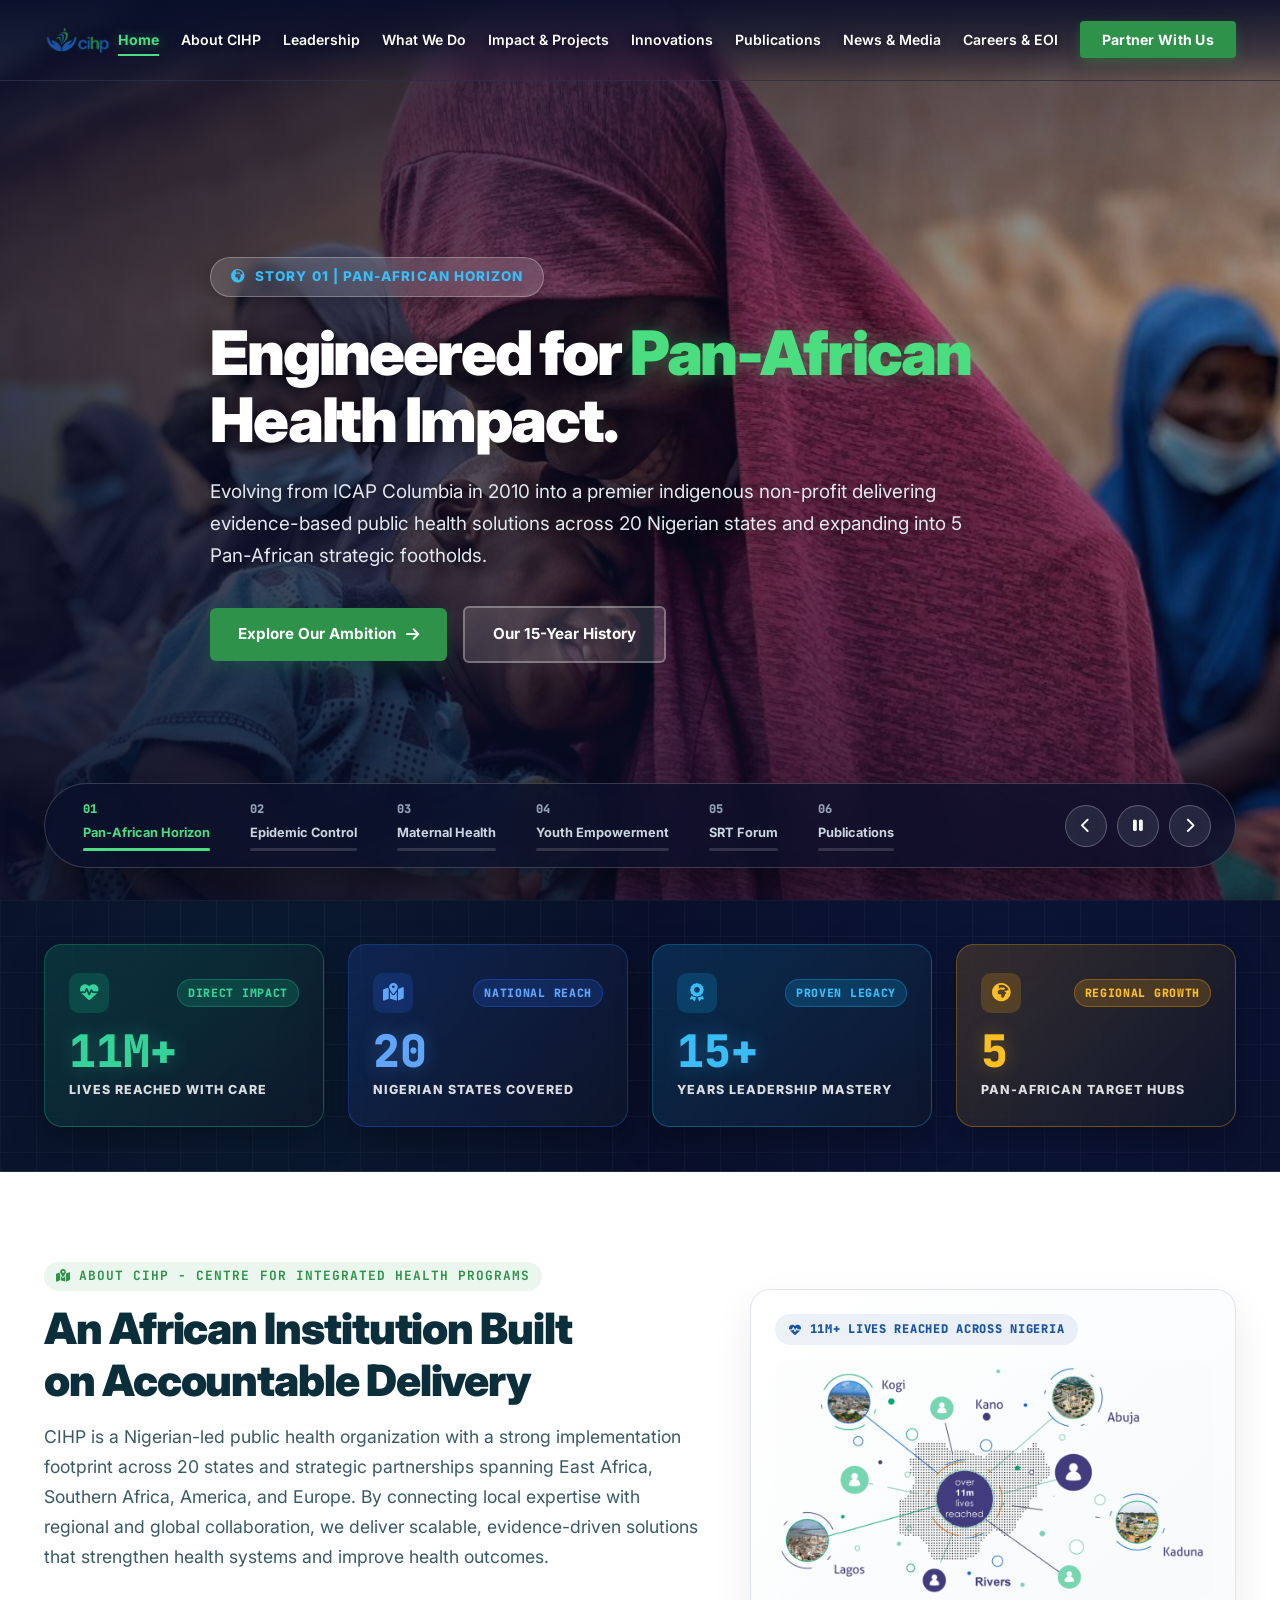
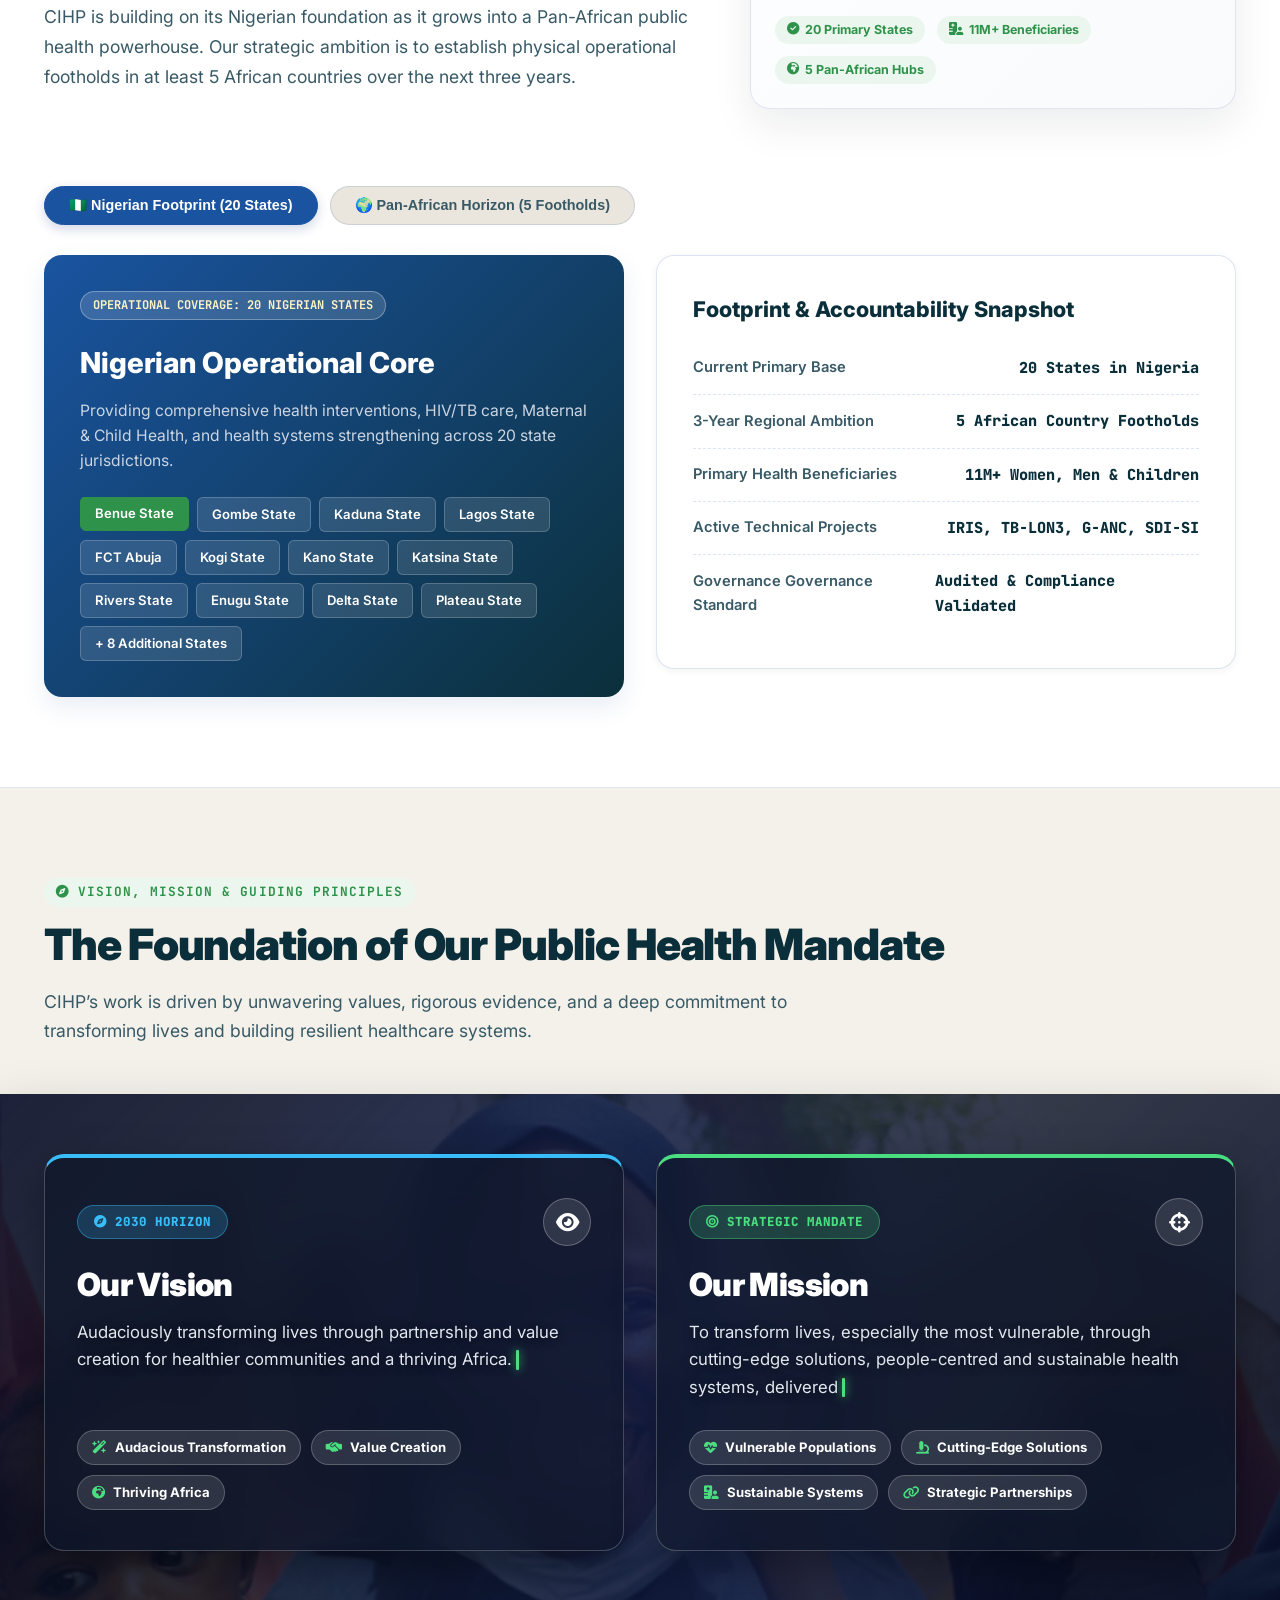
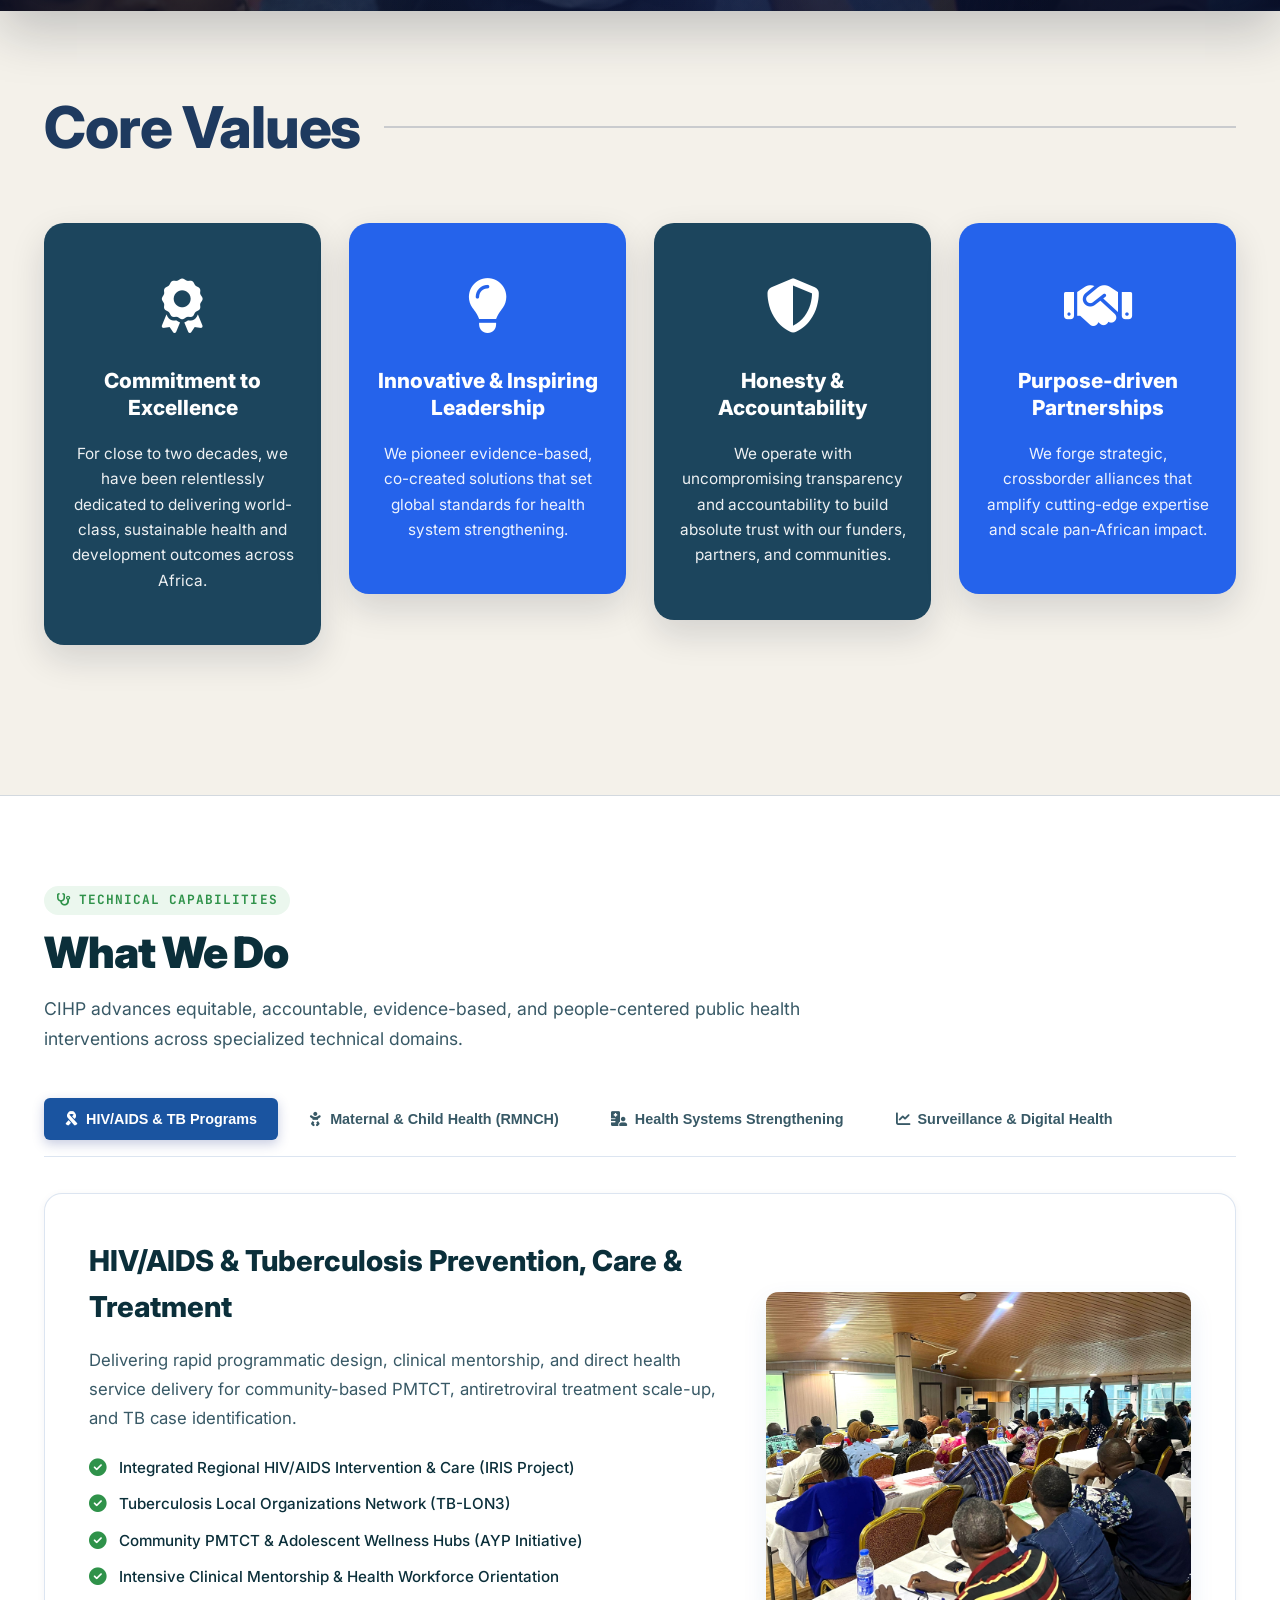
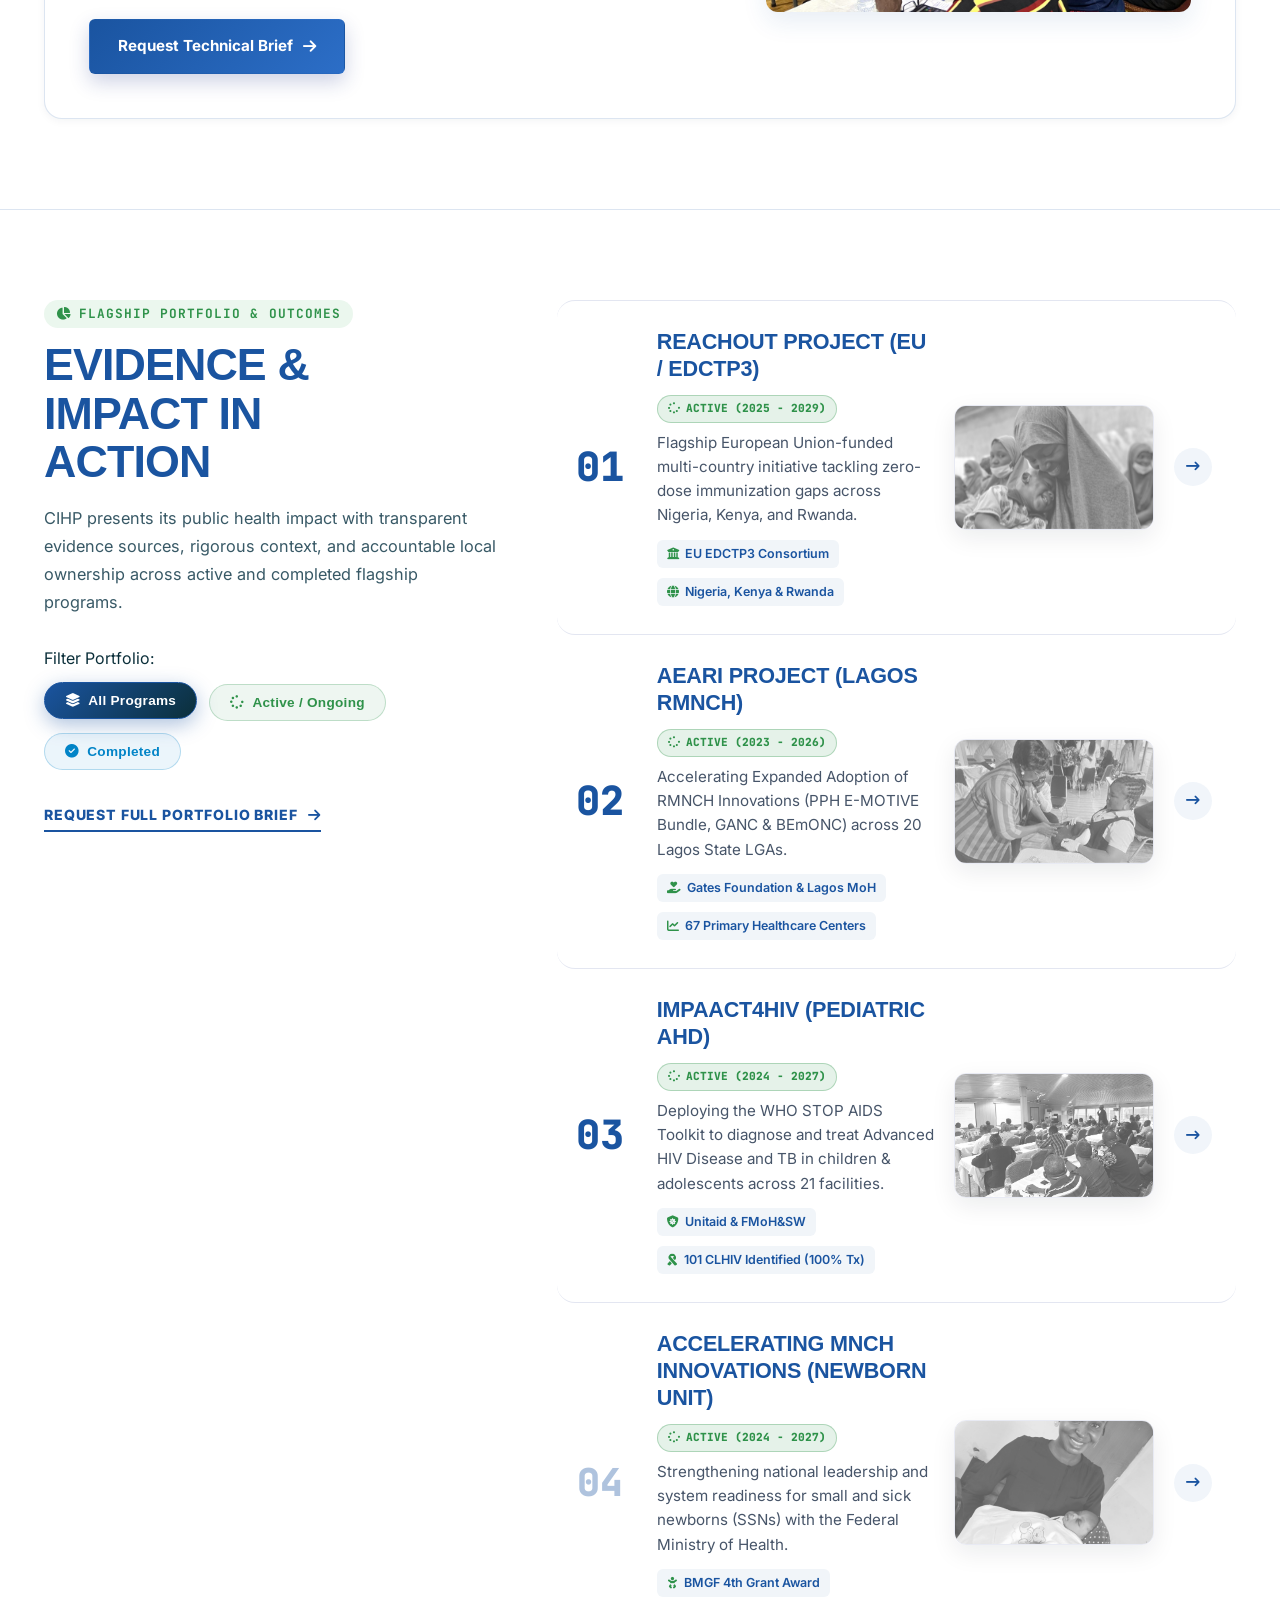
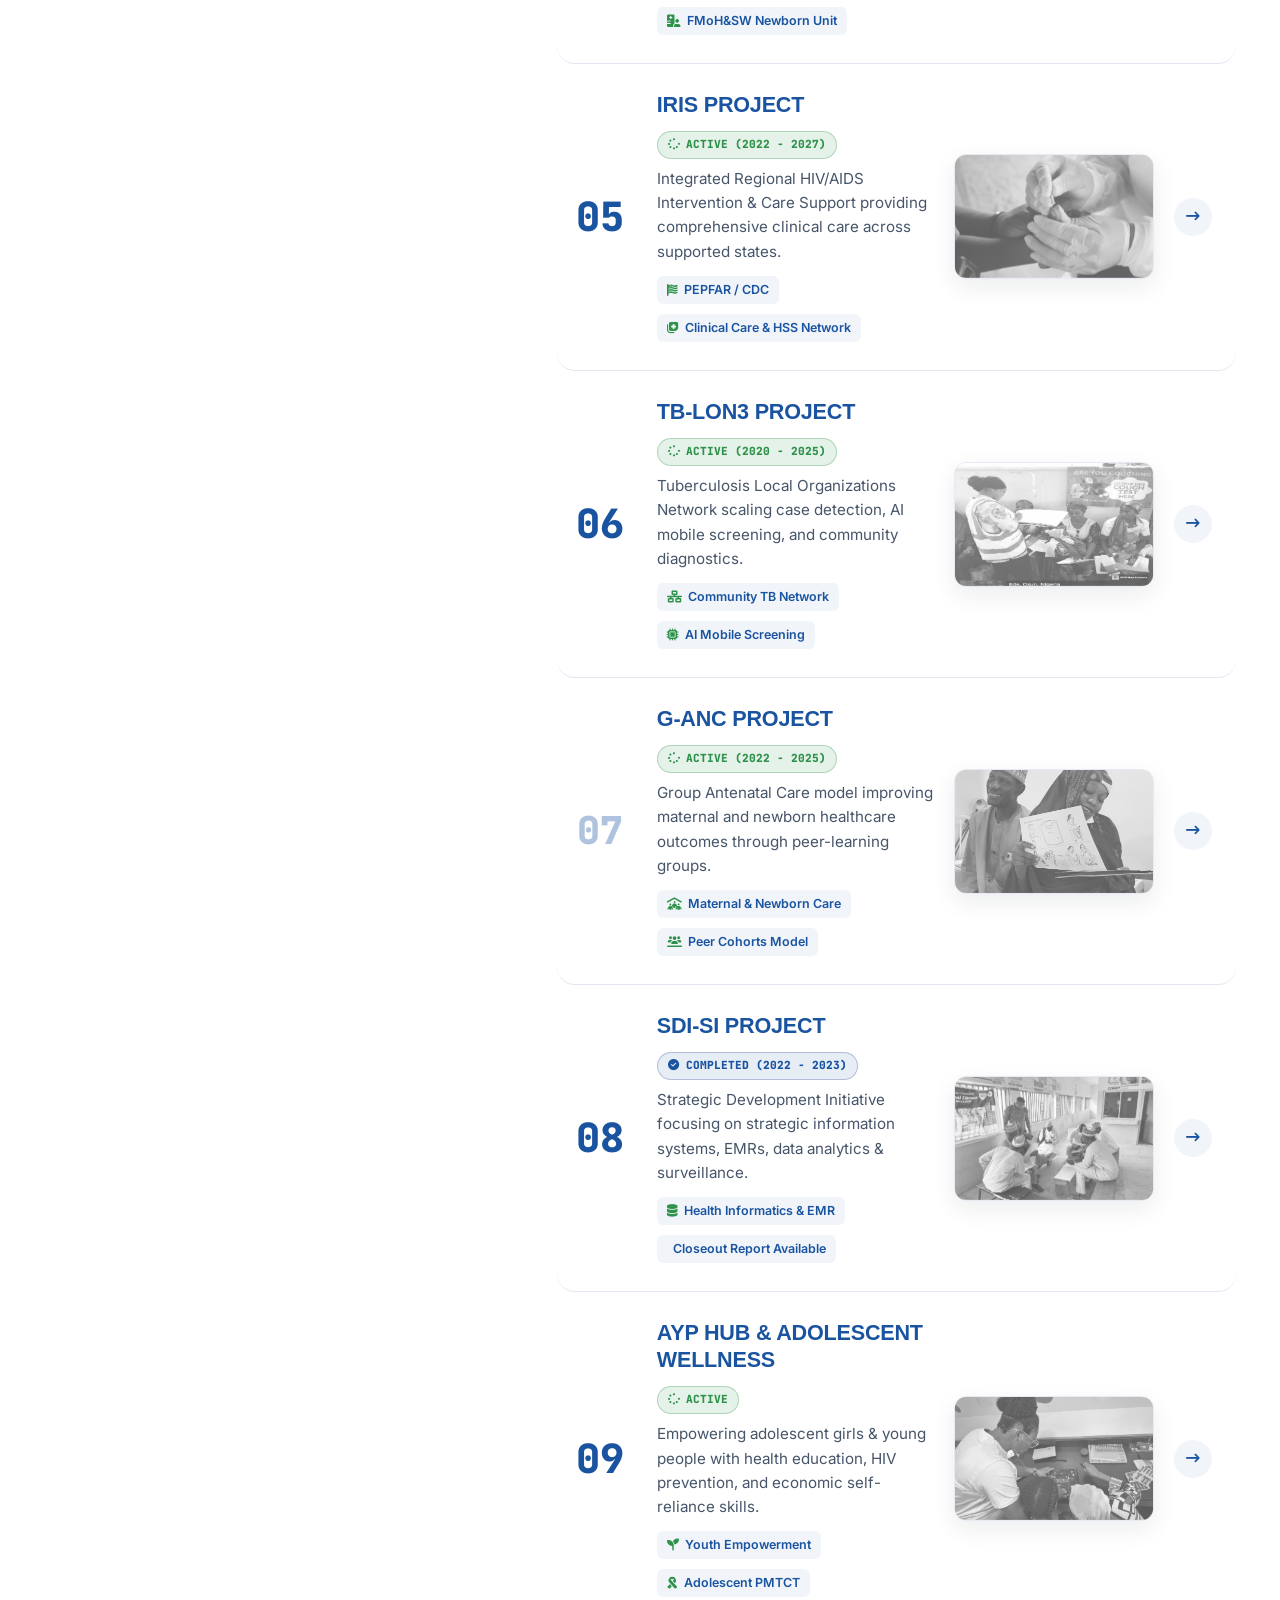
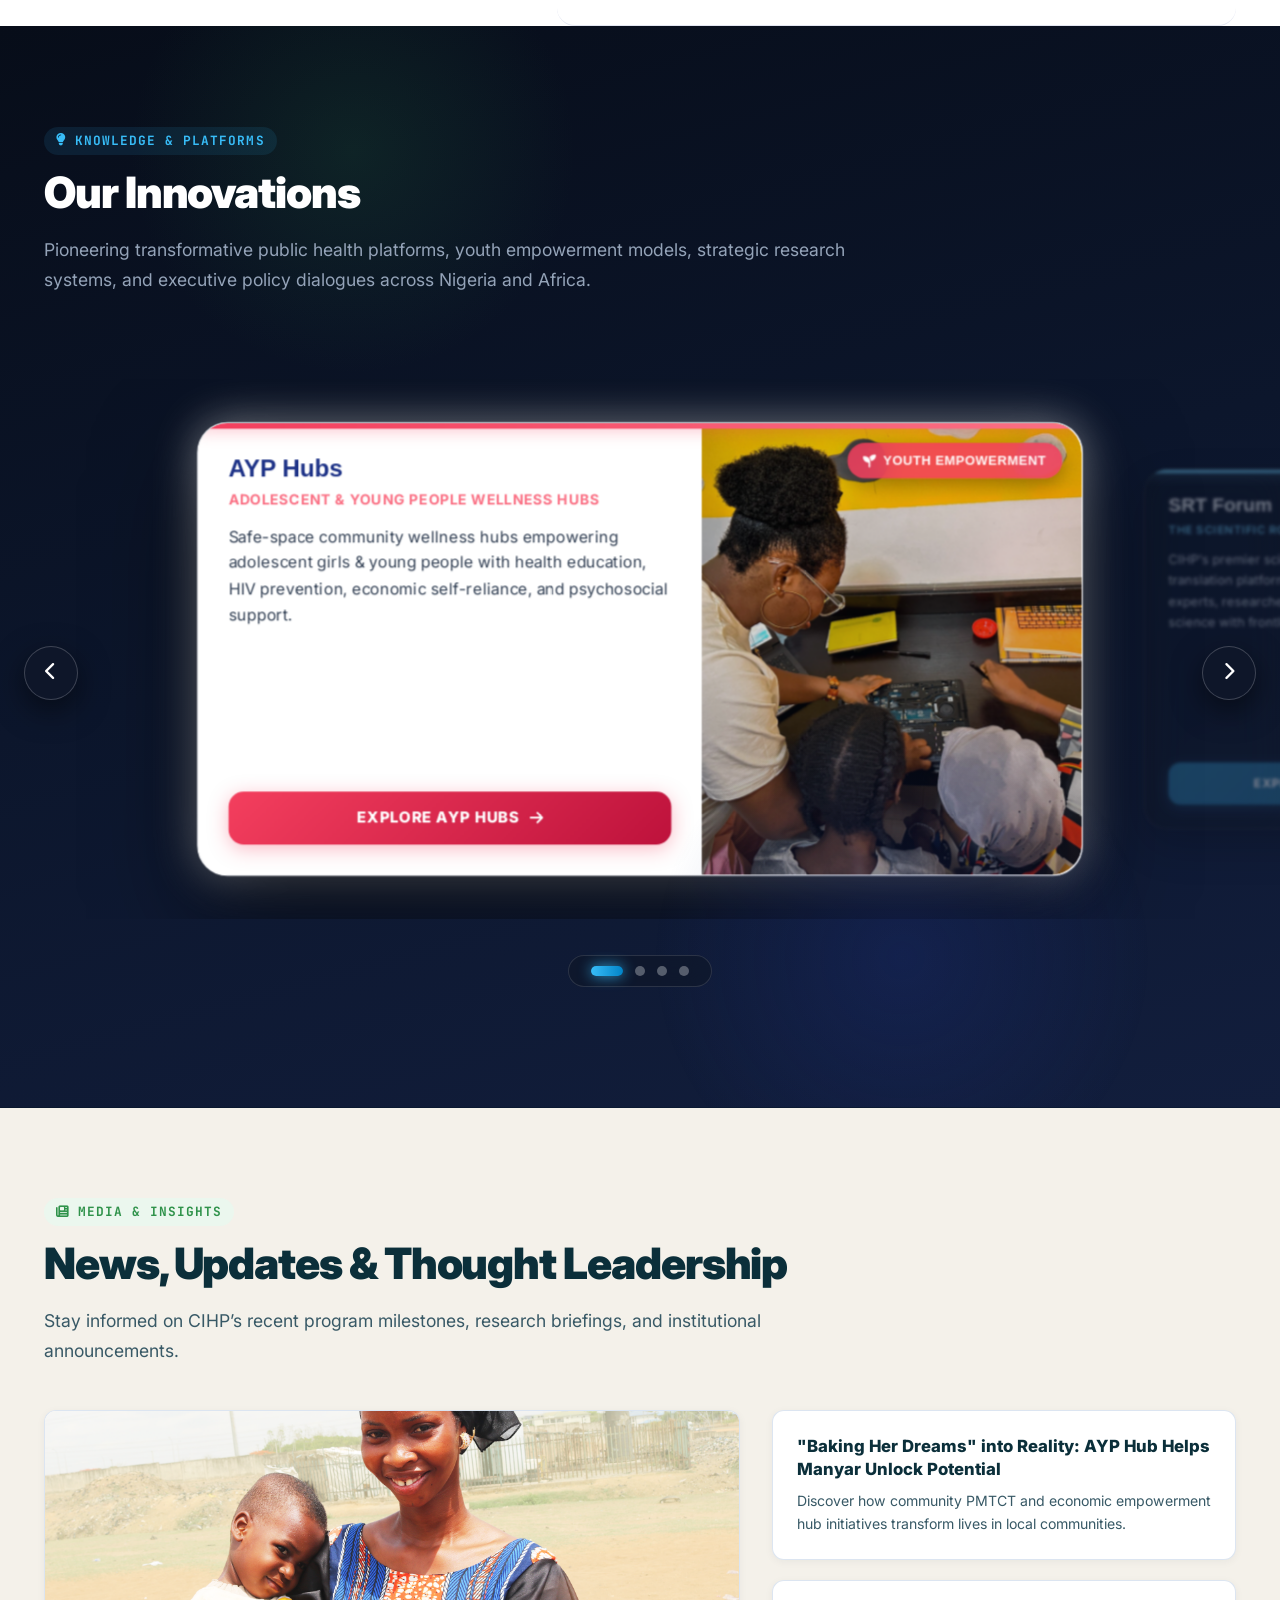
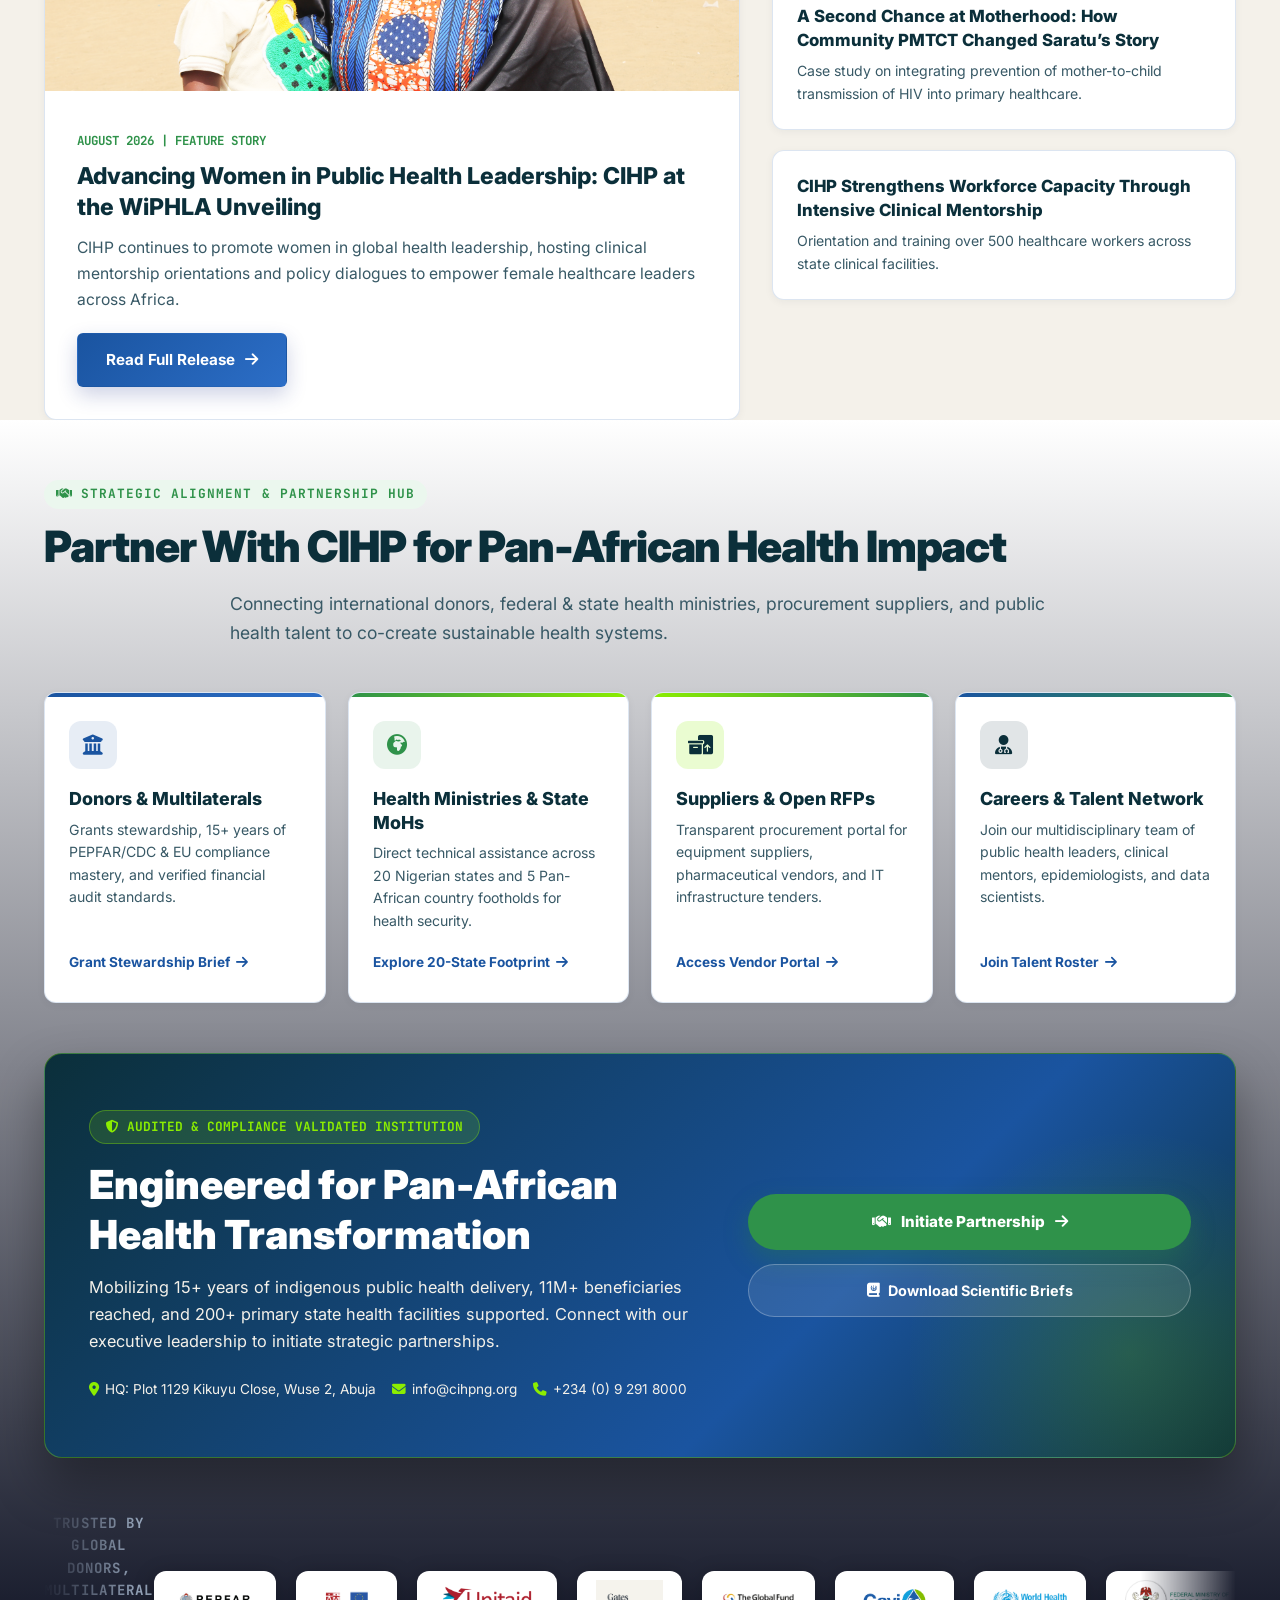
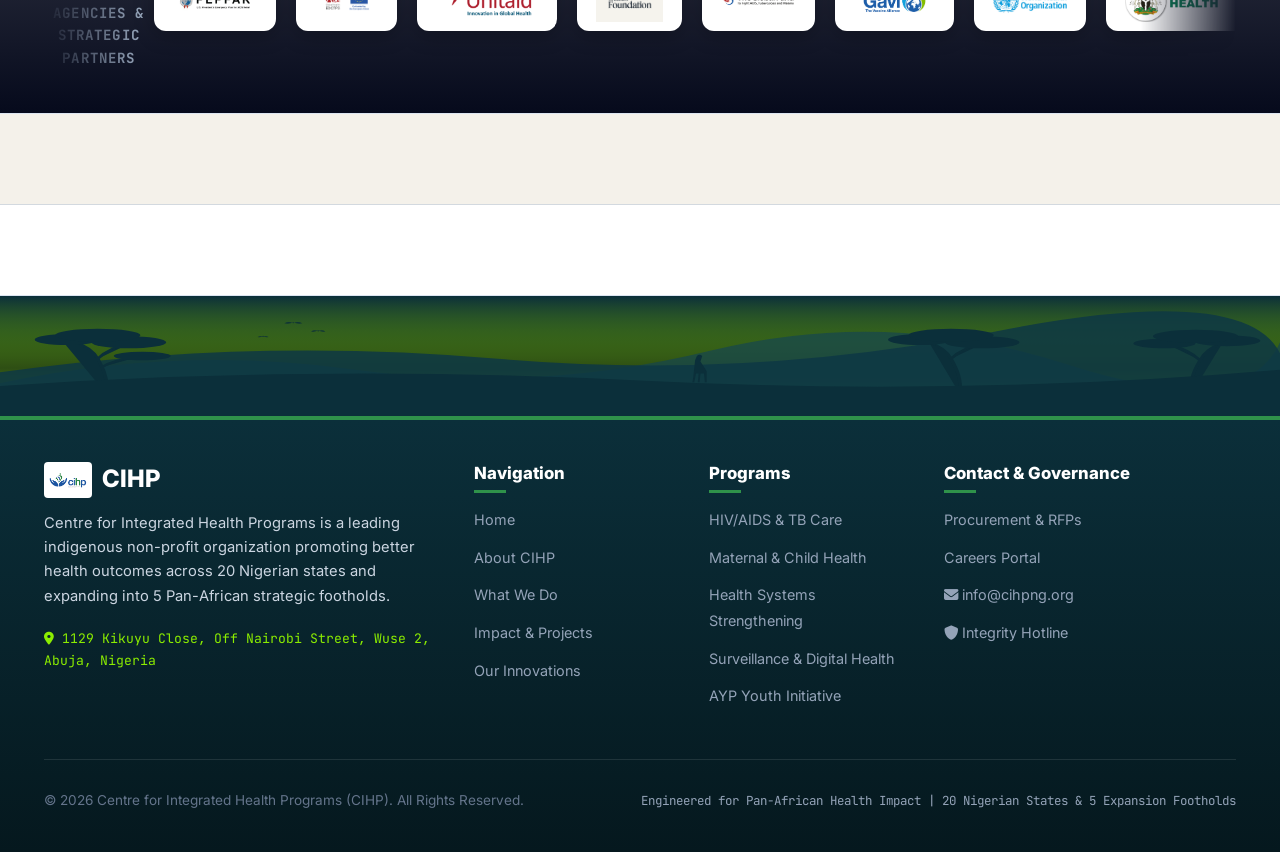
==== commit f5796fc3: "style: replace all off-palette colors across website with official CIHP brand palette" ====
--- a/index.html
+++ b/index.html
@@ -1268,20 +1268,20 @@
       preserveAspectRatio="none" style="display: block; width: 100%; height: 120px;">
       <defs>
         <linearGradient id="savannahSky" x1="0%" y1="0%" x2="0%" y2="100%">
-          <stop offset="0%" stop-color="#060a1c" />
-          <stop offset="60%" stop-color="#d97706" stop-opacity="0.3" />
-          <stop offset="100%" stop-color="#060a1c" />
+          <stop offset="0%" stop-color="#0B2F3A" />
+          <stop offset="60%" stop-color="#8BED01" stop-opacity="0.3" />
+          <stop offset="100%" stop-color="#0B2F3A" />
         </linearGradient>
       </defs>
       <rect width="1440" height="220" fill="url(#savannahSky)" />
 
       <!-- Distant Mountain Ranges (Kilimanjaro/Savannah Ridges) -->
-      <path d="M0 160 Q 200 90 400 135 T 800 100 T 1200 125 T 1440 85 L 1440 220 L 0 220 Z" fill="#0d1538"
+      <path d="M0 160 Q 200 90 400 135 T 800 100 T 1200 125 T 1440 85 L 1440 220 L 0 220 Z" fill="#134453"
         fill-opacity="0.65" />
-      <path d="M0 140 Q 280 75 560 115 T 1120 65 T 1440 105 L 1440 220 L 0 220 Z" fill="#080d1f" fill-opacity="0.85" />
+      <path d="M0 140 Q 280 75 560 115 T 1120 65 T 1440 105 L 1440 220 L 0 220 Z" fill="#0e3845" fill-opacity="0.85" />
 
       <!-- Midground Hills, Acacia Trees & Birds -->
-      <g fill="#060a1c">
+      <g fill="#0B2F3A">
         <!-- Birds taking flight -->
         <path d="M 320 50 Q 325 45 330 50 Q 335 45 340 50 Q 335 52 330 48 Q 325 52 320 50 Z" opacity="0.9" />
         <path d="M 350 65 Q 354 61 358 65 Q 362 61 366 65 Q 362 67 358 63 Q 354 67 350 65 Z" opacity="0.9" />
@@ -1290,7 +1290,7 @@
         <!-- Acacia Tree 1 (Left Side) -->
         <path
           d="M 120 180 C 122 150 115 130 110 115 C 105 100 95 90 85 85 C 80 82 75 80 70 82 M 110 115 C 118 102 130 92 145 88 M 115 130 C 125 120 138 115 155 112"
-          stroke="#060a1c" stroke-width="4" />
+          stroke="#0B2F3A" stroke-width="4" />
         <ellipse cx="75" cy="80" rx="36" ry="10" />
         <ellipse cx="145" cy="85" rx="42" ry="11" />
         <ellipse cx="160" cy="110" rx="32" ry="8" />
@@ -1299,7 +1299,7 @@
         <!-- Acacia Tree 2 (Center-Right Side) -->
         <path
           d="M 1080 180 C 1082 150 1075 130 1070 115 C 1065 100 1055 90 1045 85 M 1070 115 C 1078 102 1090 92 1105 88"
-          stroke="#060a1c" stroke-width="4" />
+          stroke="#0B2F3A" stroke-width="4" />
         <ellipse cx="1035" cy="80" rx="36" ry="10" />
         <ellipse cx="1105" cy="85" rx="42" ry="11" />
         <ellipse cx="1070" cy="72" rx="48" ry="12" />
@@ -1307,7 +1307,7 @@
         <!-- Acacia Tree 3 (Far Right Side) -->
         <path
           d="M 1340 180 C 1338 152 1345 132 1350 118 C 1355 102 1365 92 1375 87 M 1350 118 C 1342 105 1330 95 1315 90"
-          stroke="#060a1c" stroke-width="4" />
+          stroke="#0B2F3A" stroke-width="4" />
         <ellipse cx="1380" cy="82" rx="38" ry="10" />
         <ellipse cx="1310" cy="87" rx="35" ry="9" />
         <ellipse cx="1345" cy="74" rx="48" ry="12" />
--- a/css/style.css
+++ b/css/style.css
@@ -247,14 +247,14 @@
     }
 
     .pub-modal-close-btn {
-      background: #f1f5f9;
+      background: var(--neutral-light);
       border: none;
       font-size: 1.8rem;
       width: 42px;
       height: 42px;
       border-radius: 50%;
       cursor: pointer;
-      color: #64748b;
+      color: var(--text-muted);
       display: flex;
       align-items: center;
       justify-content: center;
@@ -262,8 +262,8 @@
     }
 
     .pub-modal-close-btn:hover {
-      background: #e2e8f0;
-      color: #0f172a;
+      background: var(--bg-muted);
+      color: var(--neutral-dark);
     }
 
     .pub-modal-filter-bar {
@@ -274,13 +274,13 @@
     }
 
     .pub-filter-btn {
-      background: #f8fafc;
-      border: 1px solid #cbd5e1;
+      background: var(--bg-surface);
+      border: 1px solid var(--border-color);
       padding: 8px 16px;
       border-radius: 50px;
       font-size: 0.85rem;
       font-weight: 600;
-      color: #475569;
+      color: var(--text-muted);
       cursor: pointer;
       transition: all 0.2s ease;
     }
@@ -309,8 +309,8 @@
     }
 
     .pub-item-card {
-      background: #f8fafc;
-      border: 1px solid #e2e8f0;
+      background: var(--bg-surface);
+      border: 1px solid var(--border-color);
       border-radius: var(--radius-md);
       padding: 22px;
       display: flex;
@@ -321,8 +321,8 @@
 
     .pub-item-card:hover {
       transform: translateY(-2px);
-      box-shadow: 0 10px 25px rgba(30, 51, 136, 0.08);
-      border-color: rgba(30, 51, 136, 0.3);
+      box-shadow: 0 10px 25px rgba(26, 84, 160, 0.08);
+      border-color: rgba(26, 84, 160, 0.3);
     }
 
     .pub-card-top {
@@ -340,28 +340,28 @@
     }
 
     .tag-journal {
-      background: #e0f2fe;
-      color: #0284c7;
+      background: rgba(26, 84, 160, 0.12);
+      color: var(--primary-blue);
     }
 
     .tag-brief {
-      background: #dcfce7;
-      color: #15803d;
+      background: rgba(47, 146, 74, 0.12);
+      color: var(--secondary-green);
     }
 
     .tag-framework {
-      background: #fef3c7;
-      color: #b45309;
+      background: rgba(139, 237, 1, 0.18);
+      color: var(--neutral-dark);
     }
 
     .tag-tech {
-      background: #f3e8ff;
-      color: #6b21a8;
+      background: rgba(11, 47, 58, 0.12);
+      color: var(--neutral-dark);
     }
 
     .pub-doi {
       font-size: 0.72rem;
-      color: #94a3b8;
+      color: var(--text-muted);
     }
 
     .pub-card-title {
@@ -2969,15 +2969,15 @@
       transition: height 0.3s ease;
     }
 
-    .pillar-donor::before { background: linear-gradient(90deg, #1e3388, #2563eb); }
-    .pillar-gov::before { background: linear-gradient(90deg, #297b47, #10b981); }
-    .pillar-vendor::before { background: linear-gradient(90deg, #f59e0b, #d97706); }
-    .pillar-talent::before { background: linear-gradient(90deg, #8b5cf6, #6366f1); }
+    .pillar-donor::before { background: linear-gradient(90deg, var(--primary-blue), var(--primary-blue-light)); }
+    .pillar-gov::before { background: linear-gradient(90deg, var(--secondary-green), var(--accent-lime)); }
+    .pillar-vendor::before { background: linear-gradient(90deg, var(--accent-lime), var(--secondary-green)); }
+    .pillar-talent::before { background: linear-gradient(90deg, var(--primary-blue), var(--secondary-green)); }
 
     .partner-pillar-card:hover {
       transform: translateY(-6px);
       box-shadow: var(--shadow-lg);
-      border-color: rgba(30, 51, 136, 0.3);
+      border-color: rgba(26, 84, 160, 0.3);
     }
 
     .partner-pillar-card:hover::before {
@@ -2995,10 +2995,10 @@
       margin-bottom: 18px;
     }
 
-    .pillar-donor .pillar-icon-box { background: #eff6ff; color: #2563eb; }
-    .pillar-gov .pillar-icon-box { background: #ecfdf5; color: #059669; }
-    .pillar-vendor .pillar-icon-box { background: #fffbeb; color: #d97706; }
-    .pillar-talent .pillar-icon-box { background: #f5f3ff; color: #7c3aed; }
+    .pillar-donor .pillar-icon-box { background: rgba(26, 84, 160, 0.1); color: var(--primary-blue); }
+    .pillar-gov .pillar-icon-box { background: rgba(47, 146, 74, 0.1); color: var(--secondary-green); }
+    .pillar-vendor .pillar-icon-box { background: rgba(139, 237, 1, 0.18); color: var(--neutral-dark); }
+    .pillar-talent .pillar-icon-box { background: rgba(11, 47, 58, 0.12); color: var(--neutral-dark); }
 
     .pillar-title {
       font-size: 1.12rem;
@@ -3033,8 +3033,8 @@
 
     /* Executive Conversion Card Banner */
     .executive-conversion-card {
-      background: linear-gradient(135deg, #0b132b 0%, #1e3388 65%, #0f172a 100%);
-      border: 1px solid rgba(74, 222, 128, 0.35);
+      background: linear-gradient(135deg, var(--neutral-dark) 0%, var(--primary-blue) 65%, var(--neutral-dark) 100%);
+      border: 1px solid rgba(139, 237, 1, 0.35);
       border-radius: var(--radius-lg);
       padding: 56px 44px;
       color: #ffffff;
@@ -3051,7 +3051,7 @@
       right: -10%;
       width: 450px;
       height: 450px;
-      background: radial-gradient(circle, rgba(74, 222, 128, 0.18) 0%, transparent 70%);
+      background: radial-gradient(circle, rgba(139, 237, 1, 0.18) 0%, transparent 70%);
       pointer-events: none;
     }
 
@@ -3075,9 +3075,9 @@
       display: inline-flex;
       align-items: center;
       gap: 8px;
-      background: rgba(74, 222, 128, 0.15);
-      border: 1px solid rgba(74, 222, 128, 0.35);
-      color: #4ade80;
+      background: rgba(139, 237, 1, 0.15);
+      border: 1px solid rgba(139, 237, 1, 0.35);
+      color: var(--accent-lime);
       padding: 6px 16px;
       border-radius: 50px;
       font-size: 0.8rem;
@@ -3094,7 +3094,7 @@
     }
 
     .conversion-desc {
-      color: #cbd5e1;
+      color: var(--neutral-light);
       font-size: 1.02rem;
       line-height: 1.65;
       margin-bottom: 24px;
@@ -3105,7 +3105,7 @@
       flex-wrap: wrap;
       gap: 16px;
       font-size: 0.85rem;
-      color: #94a3b8;
+      color: var(--neutral-light);
     }
 
     .contact-chip {
@@ -3115,7 +3115,7 @@
     }
 
     .contact-chip i {
-      color: #4ade80;
+      color: var(--accent-lime);
     }
 
     .conversion-action-group {
@@ -3220,8 +3220,8 @@
 
     .partner-logo-card:hover {
       transform: translateY(-4px) scale(1.04);
-      box-shadow: 0 10px 30px rgba(74, 222, 128, 0.35);
-      border-color: rgba(74, 222, 128, 0.6);
+      box-shadow: 0 10px 30px rgba(139, 237, 1, 0.35);
+      border-color: rgba(139, 237, 1, 0.6);
     }
 
     .partner-logo-pill {
@@ -3243,10 +3243,10 @@
     }
 
     .partner-logo-pill:hover {
-      background: rgba(41, 123, 71, 0.3);
-      border-color: rgba(74, 222, 128, 0.5);
+      background: rgba(47, 146, 74, 0.3);
+      border-color: rgba(139, 237, 1, 0.5);
       transform: translateY(-2px);
-      box-shadow: 0 8px 20px rgba(41, 123, 71, 0.3);
+      box-shadow: 0 8px 20px rgba(47, 146, 74, 0.3);
     }
 
     .partner-logo-icon {
@@ -3257,7 +3257,7 @@
       display: flex;
       align-items: center;
       justify-content: center;
-      color: #4ade80;
+      color: var(--accent-lime);
       font-size: 0.95rem;
     }
 
@@ -3278,7 +3278,7 @@
       line-height: 0;
       width: 100%;
       overflow: hidden;
-      background: #060a1c;
+      background: var(--neutral-dark);
     }
 
     .footer-safari-silhouette svg,
@@ -3292,7 +3292,7 @@
        FOOTER
        ========================================================================== */
     footer {
-      background: linear-gradient(180deg, #060a1c 0%, #030611 100%);
+      background: linear-gradient(180deg, var(--neutral-dark) 0%, #05181e 100%);
       color: #ffffff;
       padding: 40px 0 40px;
       border-top: 4px solid var(--secondary-green);
@@ -3592,10 +3592,10 @@
   width: 48px;
   height: 48px;
   border-radius: 50%;
-  background: linear-gradient(135deg, #10b981 0%, #059669 100%);
+  background: linear-gradient(135deg, var(--secondary-green) 0%, var(--secondary-green-dark) 100%);
   color: #ffffff;
   border: 1px solid rgba(255, 255, 255, 0.25);
-  box-shadow: 0 8px 24px rgba(16, 185, 129, 0.4), 0 2px 8px rgba(0, 0, 0, 0.2);
+  box-shadow: 0 8px 24px rgba(47, 146, 74, 0.4), 0 2px 8px rgba(0, 0, 0, 0.2);
   display: flex;
   align-items: center;
   justify-content: center;
@@ -3617,15 +3617,15 @@
 }
 
 .back-to-top:hover {
-  background: linear-gradient(135deg, #059669 0%, #047857 100%);
+  background: linear-gradient(135deg, var(--secondary-green-dark) 0%, #155227 100%);
   transform: translateY(-4px) scale(1.08);
-  box-shadow: 0 12px 30px rgba(16, 185, 129, 0.55), 0 4px 12px rgba(0, 0, 0, 0.3);
+  box-shadow: 0 12px 30px rgba(47, 146, 74, 0.55), 0 4px 12px rgba(0, 0, 0, 0.3);
   color: #ffffff;
 }
 
 .back-to-top:active {
   transform: translateY(-1px) scale(0.98);
-  box-shadow: 0 4px 15px rgba(16, 185, 129, 0.4);
+  box-shadow: 0 4px 15px rgba(47, 146, 74, 0.4);
 }
 
 @media (max-width: 768px) {
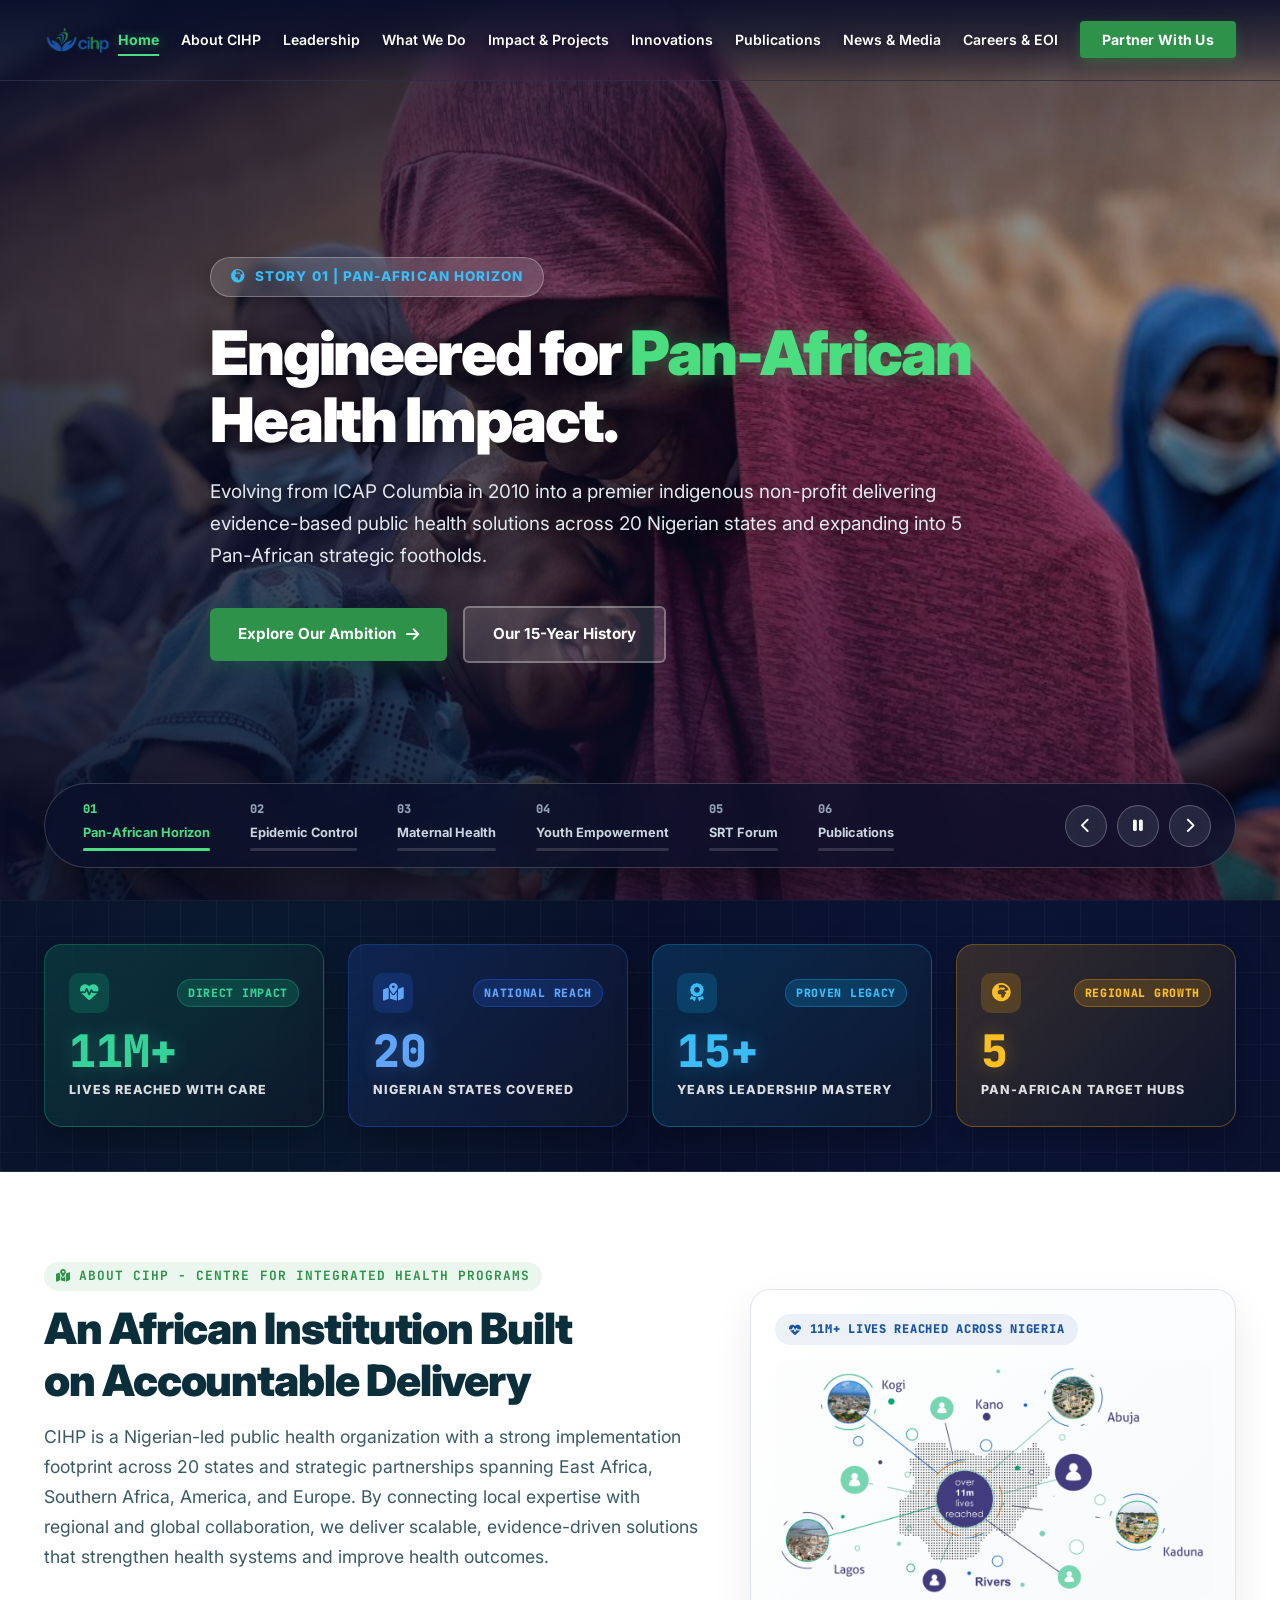
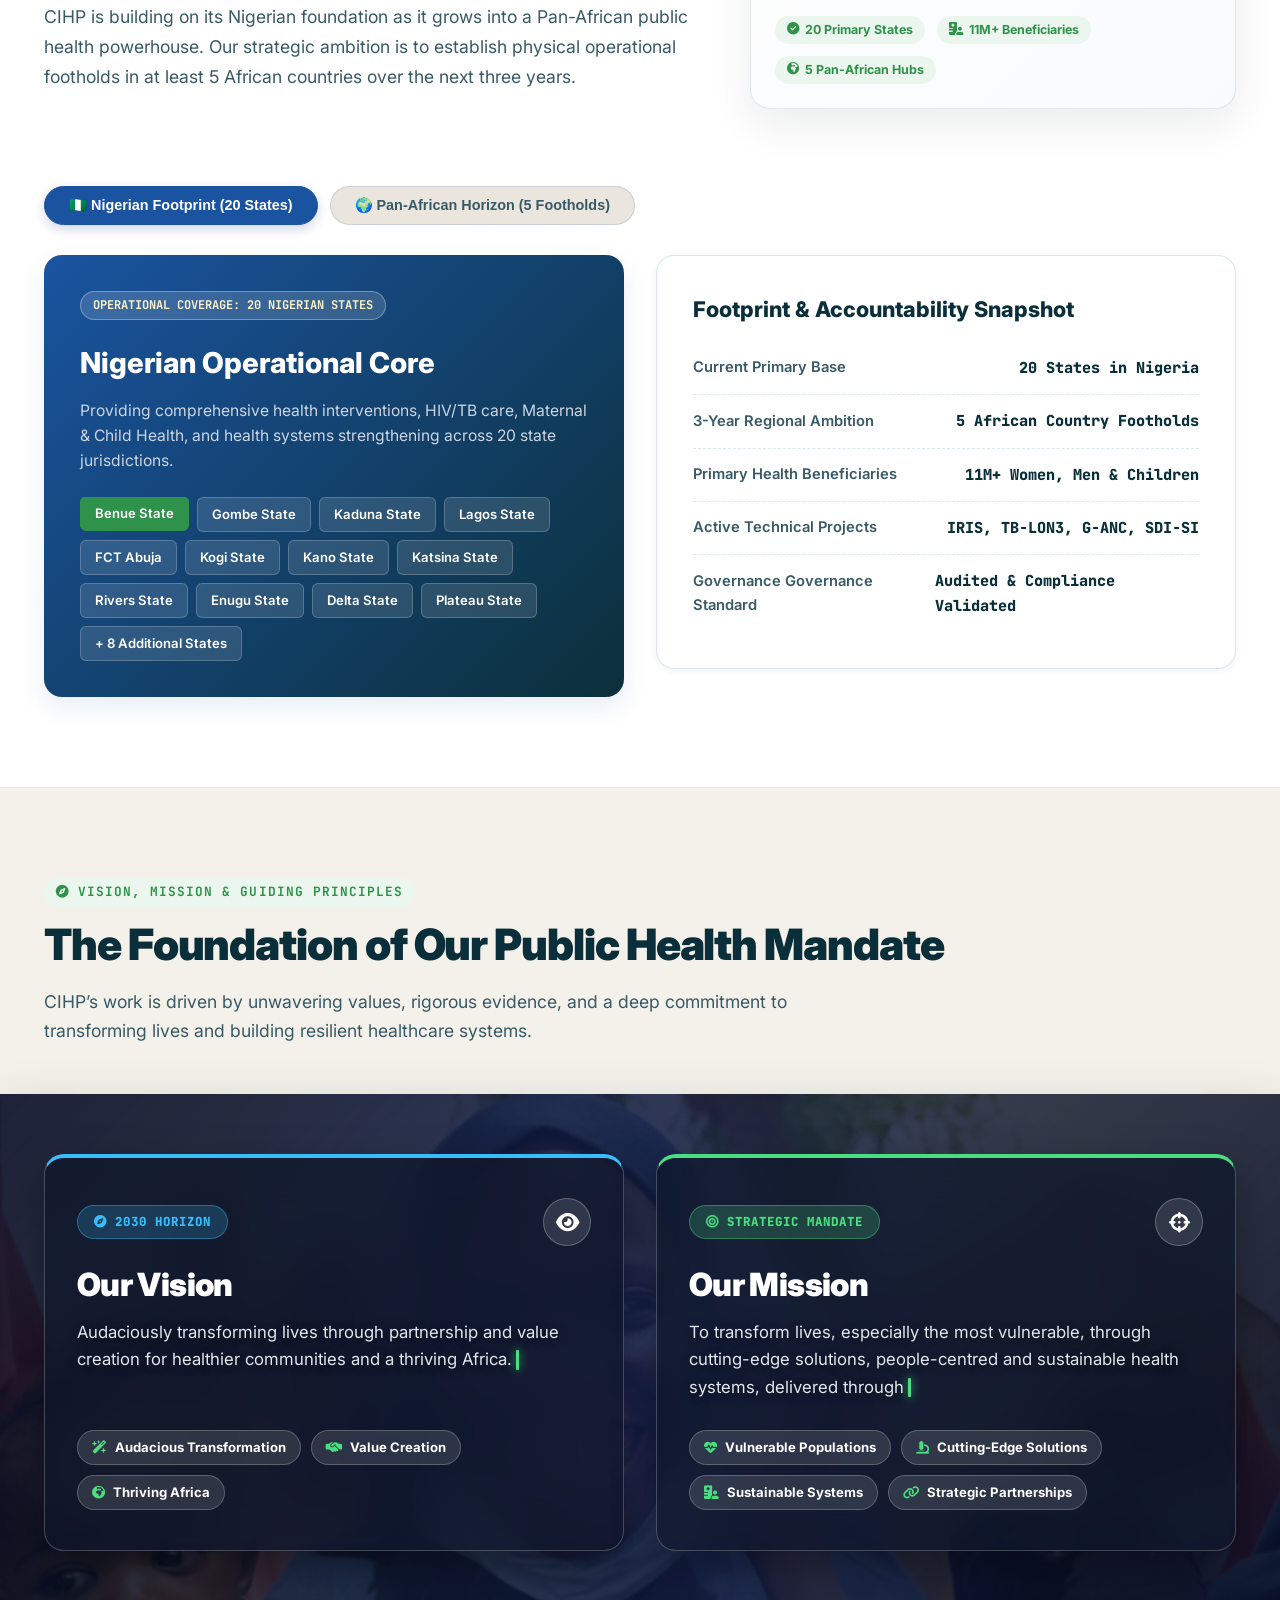
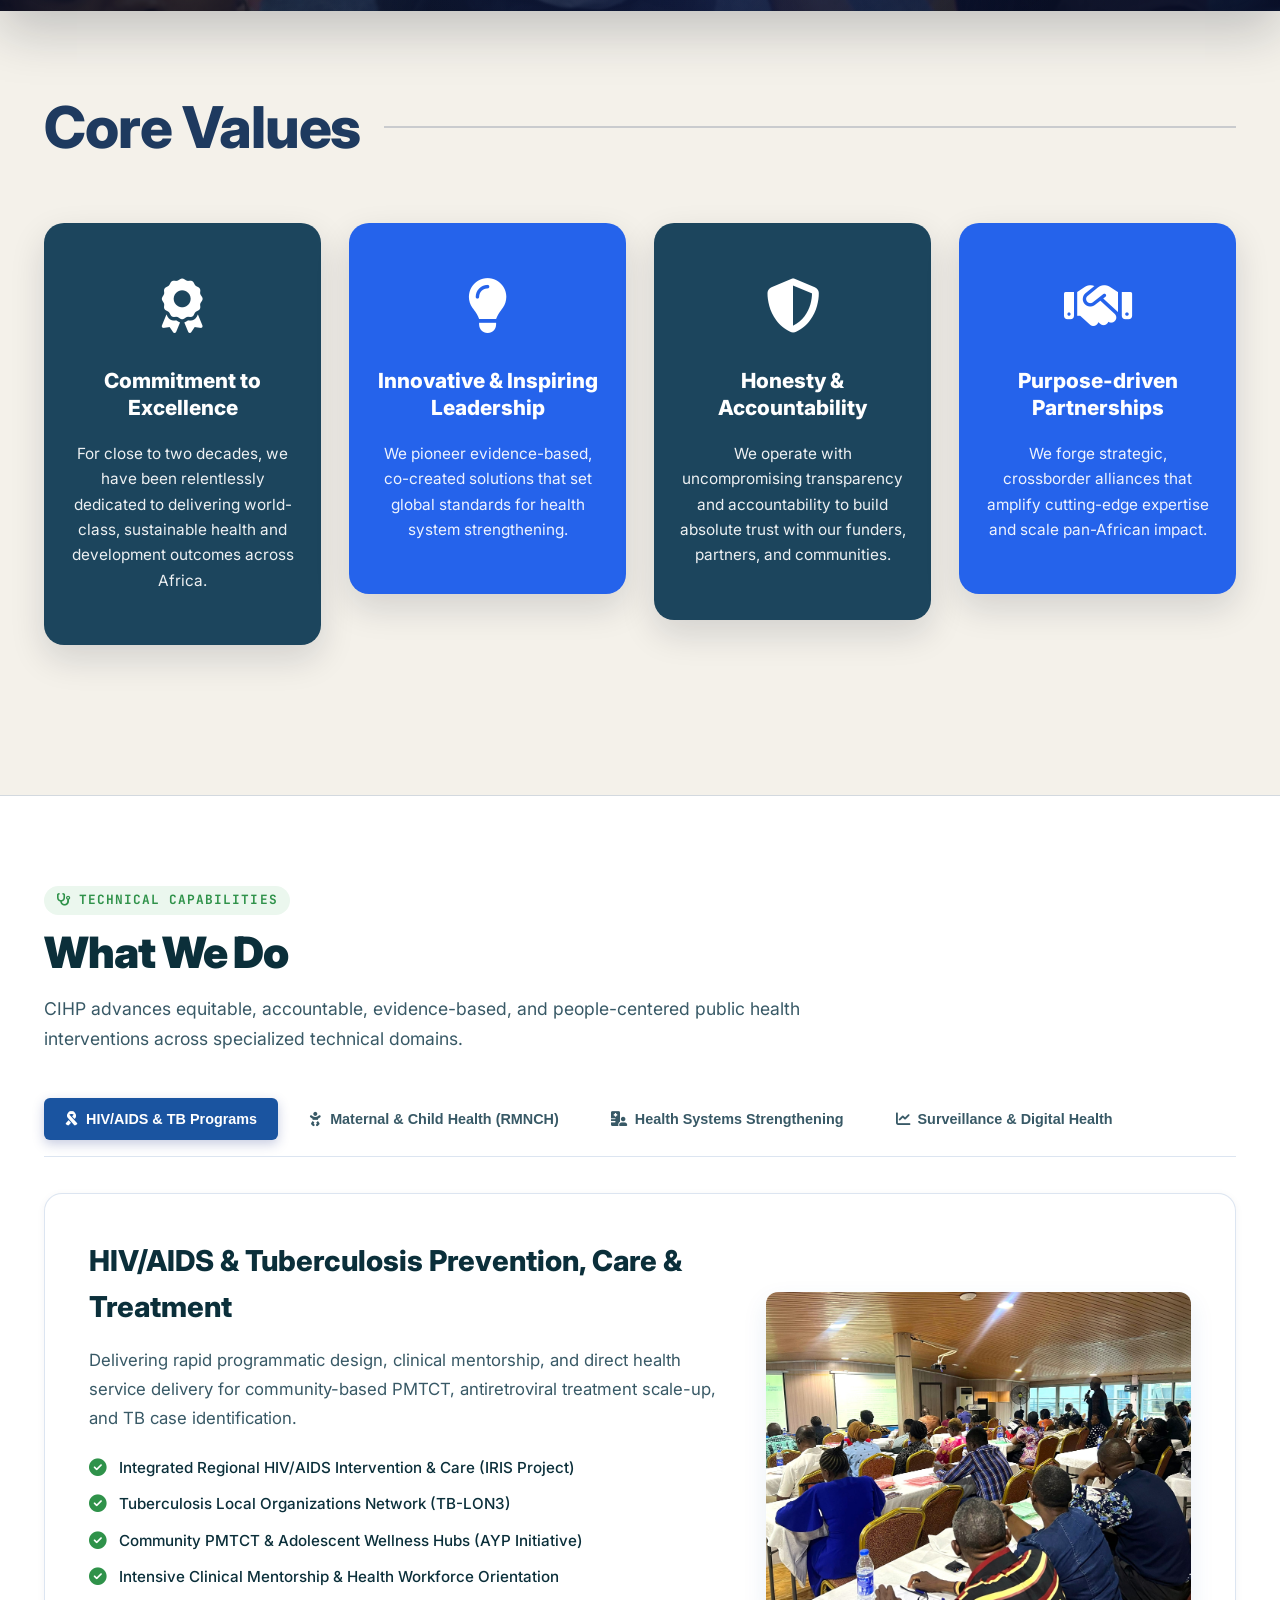
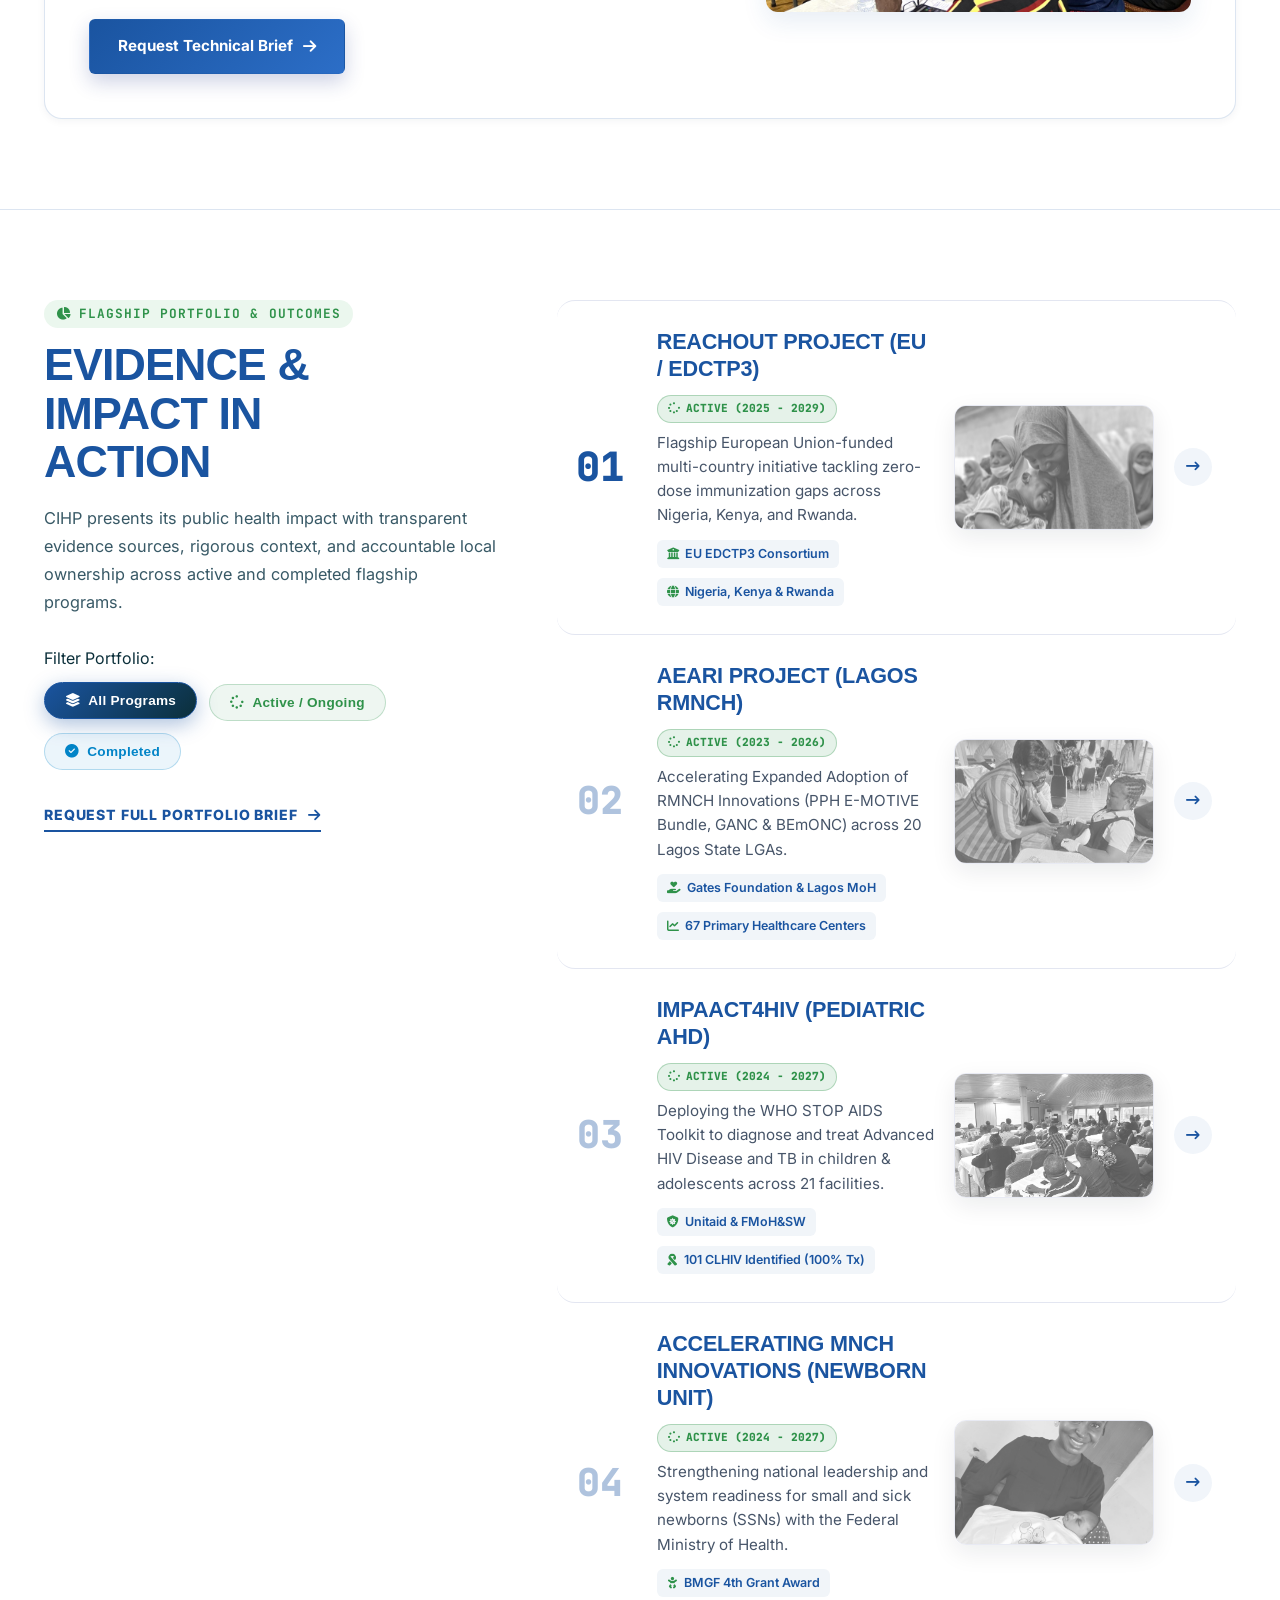
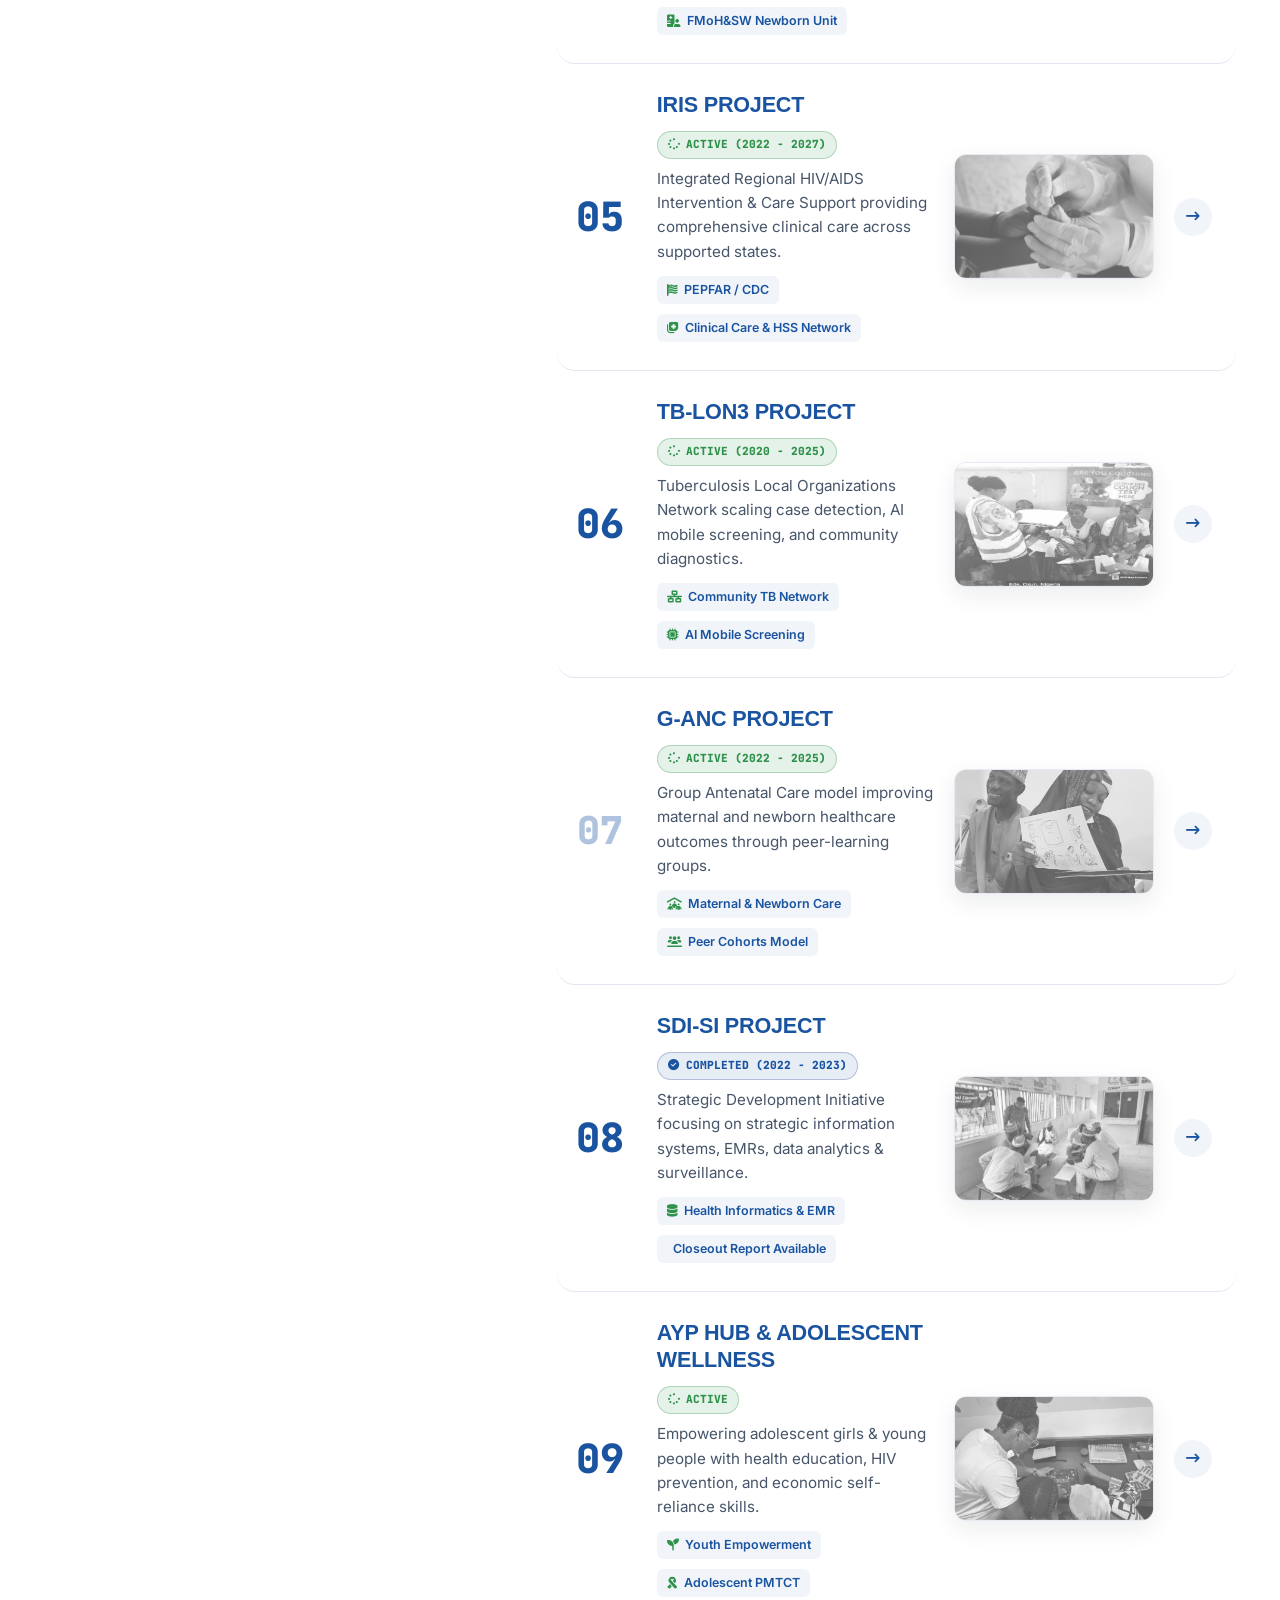
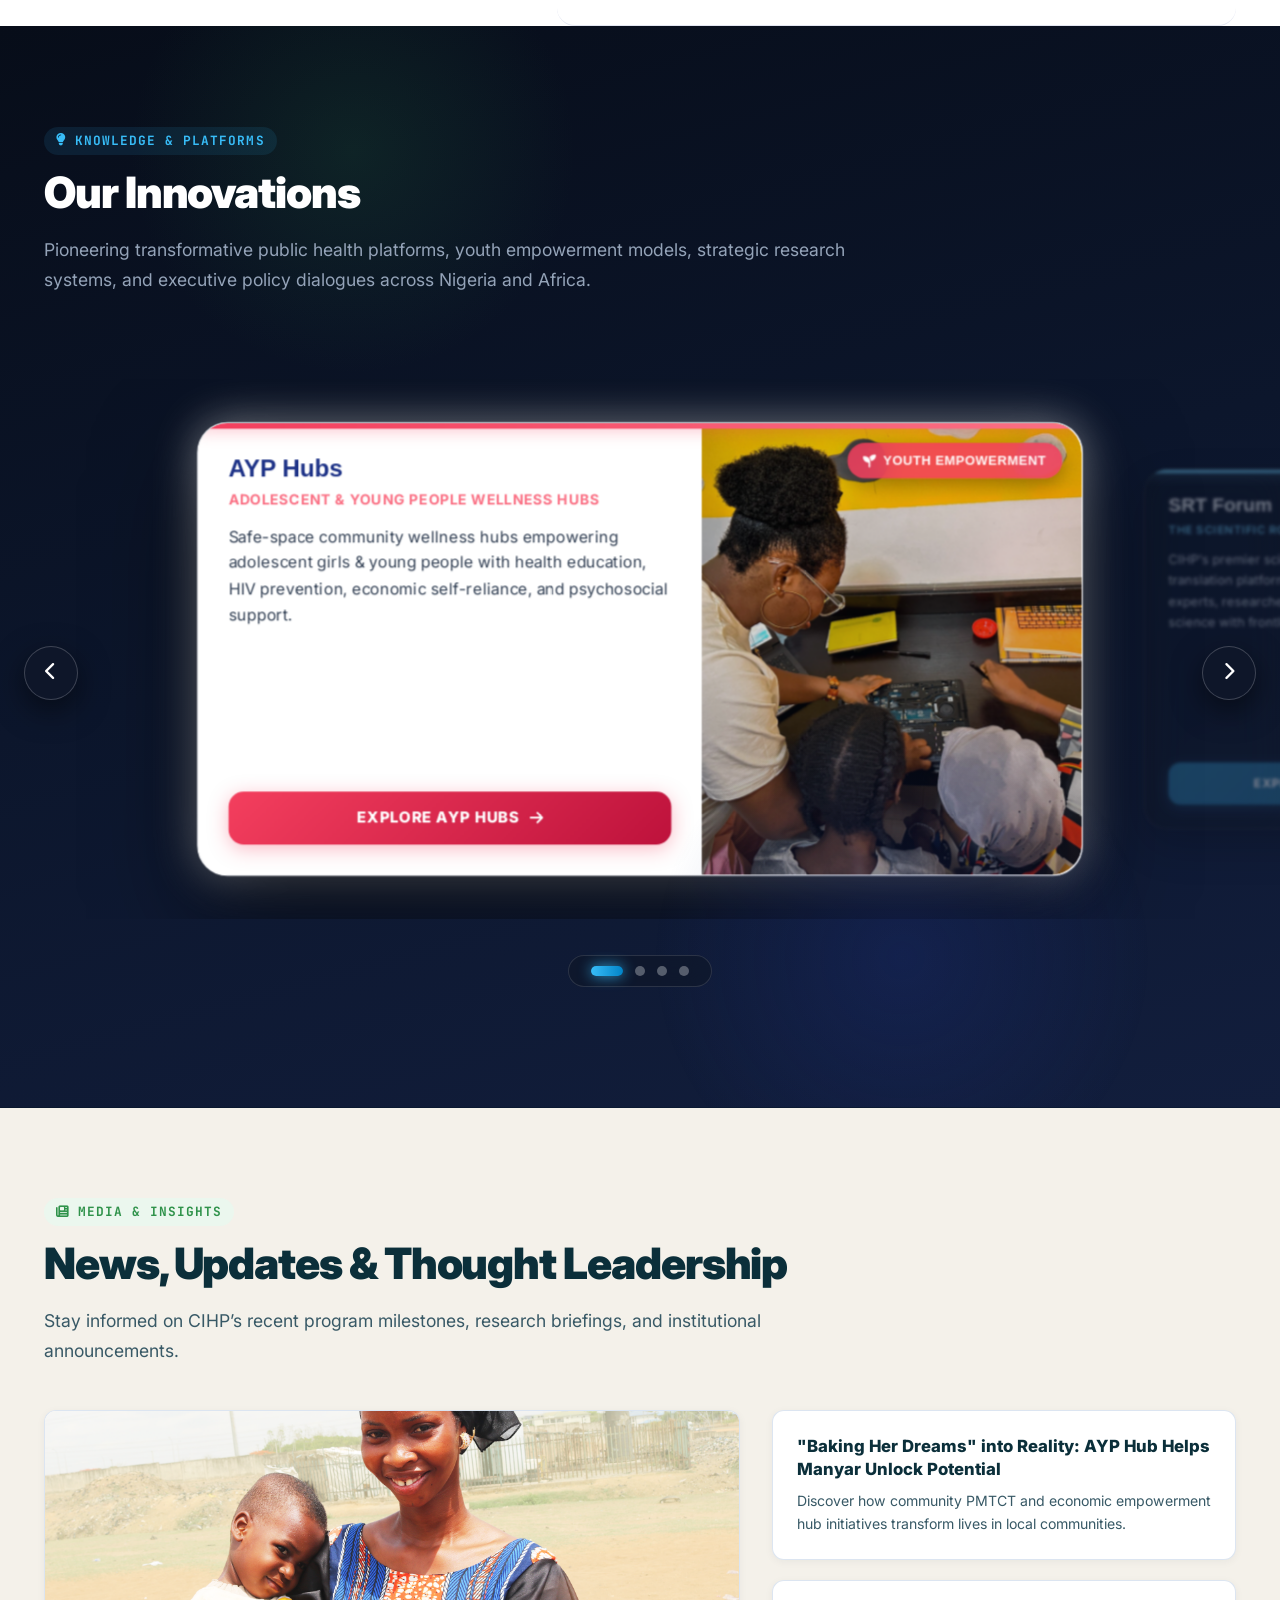
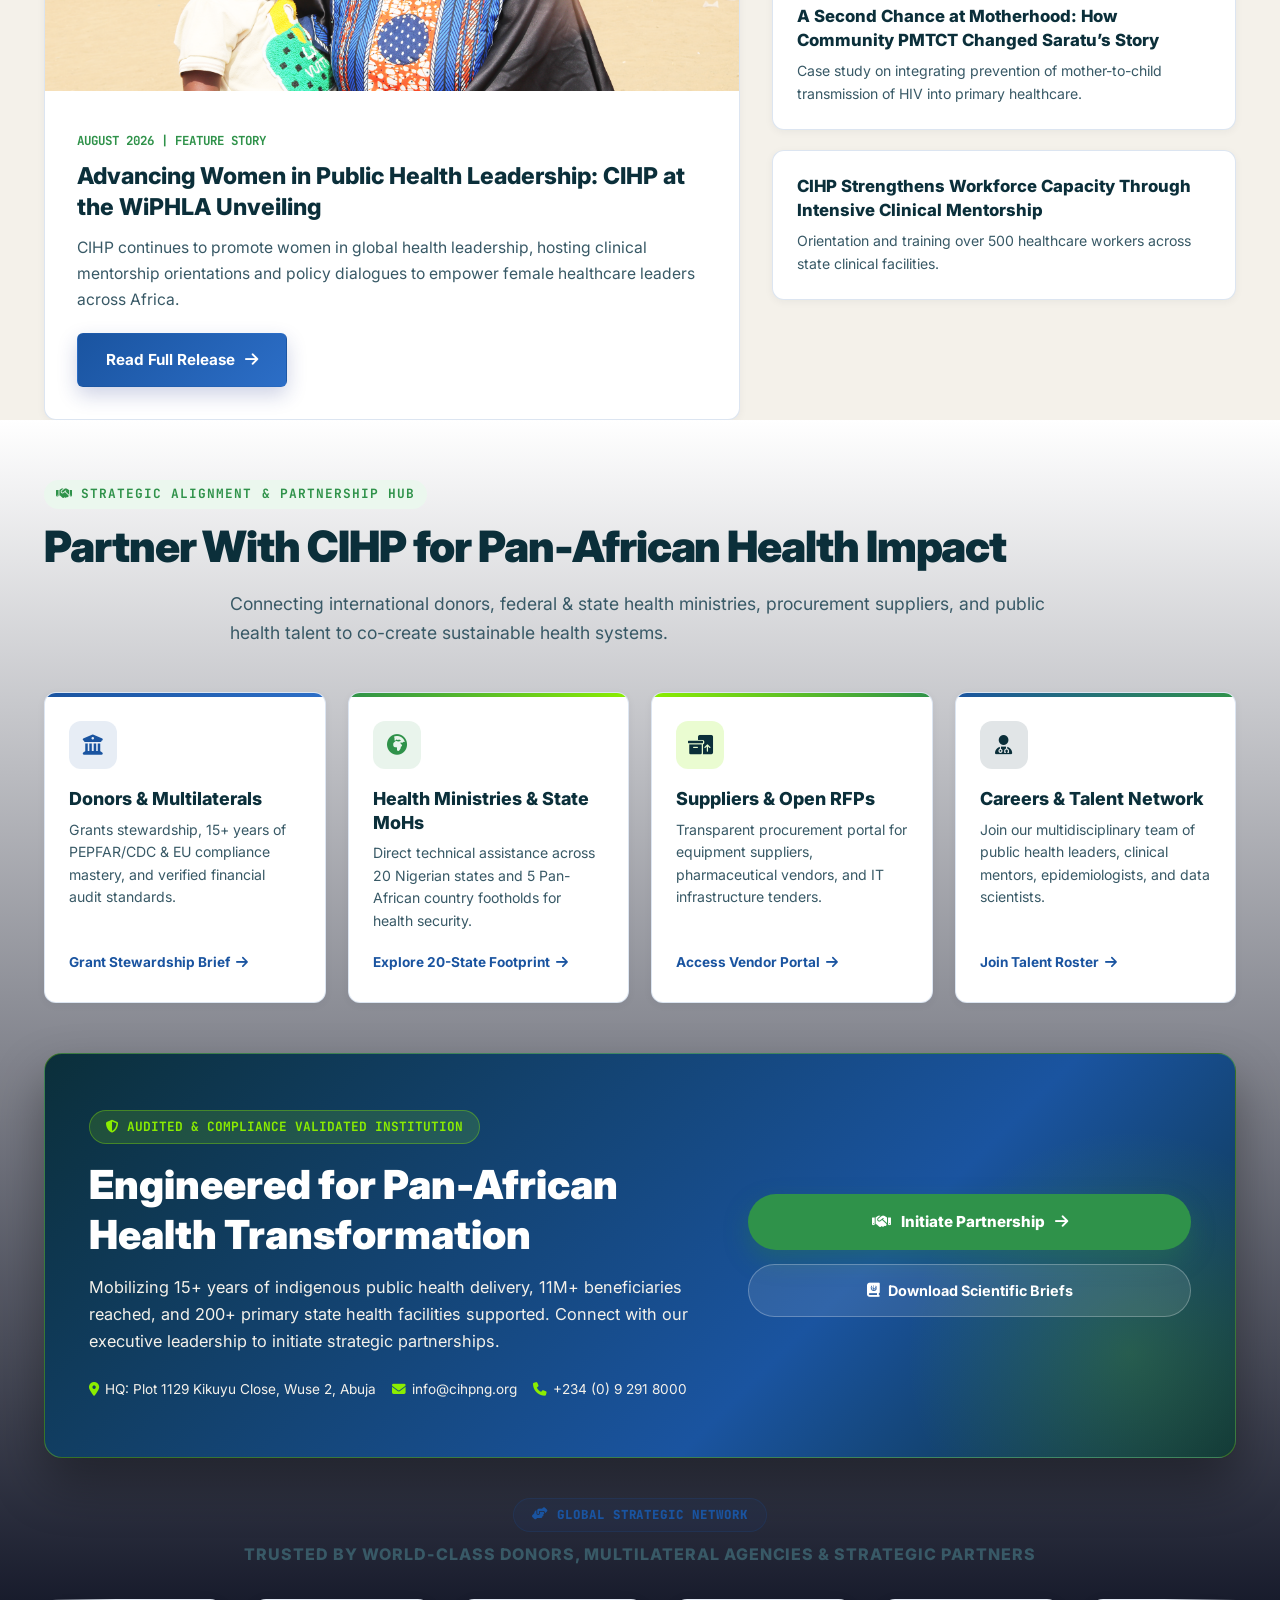
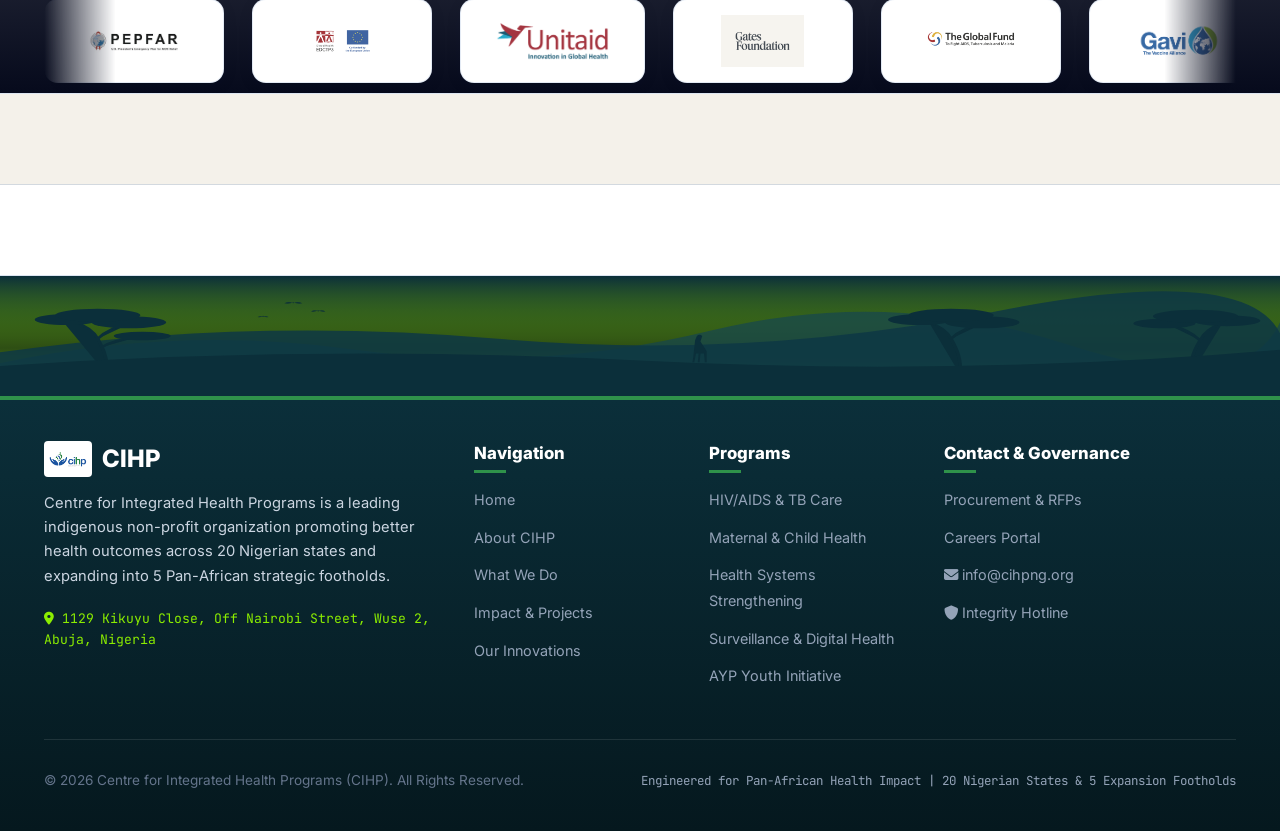
==== commit 43692249: "feat: redesign partner carousel to be stylish, uniform, and elevated across all pages" ====
--- a/index.html
+++ b/index.html
@@ -1183,75 +1183,77 @@
               </div>
             </div>
 
-            <!-- Donor & Partner Moving Marquee -->
-            <div class="partner-marquee-container" style="background: transparent; border: none;">
-              <div class="partner-marquee-header" style="margin-bottom: 20px;">
-                <h4
-                  style="color: #94a3b8; font-size: 0.88rem; text-transform: uppercase; letter-spacing: 0.08em; font-weight: 700;">
-                  Trusted by Global Donors, Multilateral Agencies & Strategic Partners
-                </h4>
+            <!-- Donor & Partner Moving Marquee Carousel -->
+            <div class="partner-marquee-container">
+              <div class="partner-marquee-header">
+                <div class="partner-marquee-badge">
+                  <i class="fa-solid fa-handshake-angle"></i> Global Strategic Network
+                </div>
+                <p class="partner-marquee-title">
+                  Trusted by World-Class Donors, Multilateral Agencies & Strategic Partners
+                </p>
               </div>
 
               <div class="partner-marquee-track">
                 <!-- Set 1 -->
-                <div class="partner-logo-card">
+                <div class="partner-logo-card" title="PEPFAR">
                   <img src="img/partners/pepfar.jfif" alt="PEPFAR Logo" />
                 </div>
-                <div class="partner-logo-card">
+                <div class="partner-logo-card" title="European Union">
                   <img src="img/partners/European Union.png" alt="European Union Logo" />
                 </div>
-                <div class="partner-logo-card">
+                <div class="partner-logo-card" title="Unitaid">
                   <img src="img/partners/unitaid.png" alt="Unitaid Logo" />
                 </div>
-                <div class="partner-logo-card">
+                <div class="partner-logo-card" title="Bill & Melinda Gates Foundation">
                   <img src="img/partners/gate foundation.png" alt="Bill & Melinda Gates Foundation Logo" />
                 </div>
-                <div class="partner-logo-card">
+                <div class="partner-logo-card" title="The Global Fund">
                   <img src="img/partners/The-Global-Fund-Fighting-against-AIDS-tuberculosis-and-malaria.png"
                     alt="The Global Fund Logo" />
                 </div>
-                <div class="partner-logo-card">
+                <div class="partner-logo-card" title="GAVI Vaccine Alliance">
                   <img src="img/partners/gavi.png" alt="GAVI Vaccine Alliance Logo" />
                 </div>
-                <div class="partner-logo-card">
+                <div class="partner-logo-card" title="World Health Organization">
                   <img src="img/partners/who.png" alt="World Health Organization Logo" />
                 </div>
-                <div class="partner-logo-card">
+                <div class="partner-logo-card" title="Federal Ministry of Health Nigeria">
                   <img src="img/partners/federal ministry of health.png"
                     alt="Federal Ministry of Health Nigeria Logo" />
                 </div>
-                <div class="partner-logo-card">
+                <div class="partner-logo-card" title="NACA Nigeria">
                   <img src="img/partners/NACA.jpg" alt="NACA Logo" />
                 </div>
 
-                <!-- Set 2 (Duplicate for Loop) -->
-                <div class="partner-logo-card">
+                <!-- Set 2 (Duplicate for Seamless Loop) -->
+                <div class="partner-logo-card" title="PEPFAR">
                   <img src="img/partners/pepfar.jfif" alt="PEPFAR Logo" />
                 </div>
-                <div class="partner-logo-card">
+                <div class="partner-logo-card" title="European Union">
                   <img src="img/partners/European Union.png" alt="European Union Logo" />
                 </div>
-                <div class="partner-logo-card">
+                <div class="partner-logo-card" title="Unitaid">
                   <img src="img/partners/unitaid.png" alt="Unitaid Logo" />
                 </div>
-                <div class="partner-logo-card">
+                <div class="partner-logo-card" title="Bill & Melinda Gates Foundation">
                   <img src="img/partners/gate foundation.png" alt="Bill & Melinda Gates Foundation Logo" />
                 </div>
-                <div class="partner-logo-card">
+                <div class="partner-logo-card" title="The Global Fund">
                   <img src="img/partners/The-Global-Fund-Fighting-against-AIDS-tuberculosis-and-malaria.png"
                     alt="The Global Fund Logo" />
                 </div>
-                <div class="partner-logo-card">
+                <div class="partner-logo-card" title="GAVI Vaccine Alliance">
                   <img src="img/partners/gavi.png" alt="GAVI Vaccine Alliance Logo" />
                 </div>
-                <div class="partner-logo-card">
+                <div class="partner-logo-card" title="World Health Organization">
                   <img src="img/partners/who.png" alt="World Health Organization Logo" />
                 </div>
-                <div class="partner-logo-card">
+                <div class="partner-logo-card" title="Federal Ministry of Health Nigeria">
                   <img src="img/partners/federal ministry of health.png"
                     alt="Federal Ministry of Health Nigeria Logo" />
                 </div>
-                <div class="partner-logo-card">
+                <div class="partner-logo-card" title="NACA Nigeria">
                   <img src="img/partners/NACA.jpg" alt="NACA Logo" />
                 </div>
               </div>
--- a/css/style.css
+++ b/css/style.css
@@ -1090,49 +1090,108 @@
     }
 
     .partner-marquee-section {
-      background: #ffffff;
-      padding: 50px 0;
+      padding: 60px 0;
+      background: var(--bg-surface);
+      position: relative;
+      overflow: hidden;
       border-top: 1px solid var(--border-color);
       border-bottom: 1px solid var(--border-color);
-      overflow: hidden;
     }
 
     .partner-marquee-header {
       text-align: center;
-      margin-bottom: 28px;
-    }
-
-    .partner-marquee-header h4 {
-      font-size: 0.9rem;
+      margin-bottom: 32px;
+    }
+
+    .partner-marquee-badge {
+      display: inline-flex;
+      align-items: center;
+      gap: 8px;
+      background: rgba(26, 84, 160, 0.08);
+      border: 1px solid rgba(26, 84, 160, 0.18);
+      color: var(--primary-blue);
+      padding: 6px 18px;
+      border-radius: 50px;
+      font-size: 0.78rem;
       font-weight: 800;
-      color: var(--primary-blue);
+      letter-spacing: 0.08em;
       text-transform: uppercase;
-      letter-spacing: 0.1em;
       font-family: 'JetBrains Mono', monospace;
+      margin-bottom: 10px;
+    }
+
+    .partner-marquee-title {
+      font-size: 1rem;
+      font-weight: 800;
+      color: var(--text-muted);
+      text-transform: uppercase;
+      letter-spacing: 0.06em;
+      margin: 0;
     }
 
     .partner-marquee-container {
-      display: flex;
+      width: 100%;
       overflow: hidden;
+      position: relative;
+      padding: 10px 0;
       user-select: none;
-      mask-image: linear-gradient(90deg, transparent 0%, #000 8%, #000 92%, transparent 100%);
-      -webkit-mask-image: linear-gradient(90deg, transparent 0%, #000 8%, #000 92%, transparent 100%);
+      mask-image: linear-gradient(90deg, transparent 0%, #000 6%, #000 94%, transparent 100%);
+      -webkit-mask-image: linear-gradient(90deg, transparent 0%, #000 6%, #000 94%, transparent 100%);
     }
 
     .partner-marquee-track {
       display: flex;
       align-items: center;
-      gap: 24px;
-      animation: marqueeScroll 26s linear infinite;
-      white-space: nowrap;
+      width: max-content;
+      gap: 28px;
+      animation: partnerMarqueeScroll 30s linear infinite;
+    }
+
+    .partner-marquee-container:hover .partner-marquee-track,
+    .partner-marquee-track:hover {
+      animation-play-state: paused;
+    }
+
+    .partner-logo-card {
+      display: inline-flex;
+      align-items: center;
+      justify-content: center;
+      background: #ffffff;
+      border: 1.5px solid rgba(26, 84, 160, 0.12);
+      border-radius: 14px;
+      padding: 14px 28px;
+      min-width: 180px;
+      height: 84px;
+      box-shadow: 0 4px 18px rgba(11, 47, 58, 0.05);
+      transition: all 0.35s cubic-bezier(0.4, 0, 0.2, 1);
+      cursor: pointer;
       flex-shrink: 0;
     }
 
-    .partner-marquee-container:hover .partner-marquee-track {
-      animation-play-state: paused;
-    }
-
-    @keyframes marqueeScroll {
+    .partner-logo-card img {
+      max-height: 52px;
+      max-width: 135px;
+      width: auto;
+      height: auto;
+      display: block;
+      object-fit: contain;
+      filter: grayscale(15%) opacity(0.92);
+      transition: all 0.35s ease;
+    }
+
+    .partner-logo-card:hover {
+      transform: translateY(-5px) scale(1.03);
+      background: #ffffff;
+      border-color: var(--secondary-green);
+      box-shadow: 0 12px 30px rgba(47, 146, 74, 0.18);
+    }
+
+    .partner-logo-card:hover img {
+      filter: grayscale(0%) opacity(1);
+      transform: scale(1.05);
+    }
+
+    @keyframes partnerMarqueeScroll {
       0% {
         transform: translateX(0);
       }
@@ -3170,59 +3229,7 @@
       border-color: #ffffff;
     }
 
-    /* Partner Marquee Continuous Slider */
-    .partner-marquee-container {
-      width: 100%;
-      overflow: hidden;
-      position: relative;
-      padding: 24px 0;
-      background: rgba(255, 255, 255, 0.03);
-      border-radius: var(--radius-md);
-      border: 1px solid rgba(255, 255, 255, 0.08);
-    }
-
-    .partner-marquee-header {
-      text-align: center;
-      margin-bottom: 24px;
-    }
-
-    .partner-marquee-track {
-      display: flex;
-      width: max-content;
-      gap: 20px;
-      animation: marqueeScroll 35s linear infinite;
-    }
-
-    .partner-marquee-track:hover {
-      animation-play-state: paused;
-    }
-
-    .partner-logo-card {
-      display: inline-flex;
-      align-items: center;
-      justify-content: center;
-      background: #ffffff;
-      border: 1px solid rgba(255, 255, 255, 0.2);
-      border-radius: var(--radius-md);
-      padding: 8px 18px;
-      box-shadow: 0 4px 20px rgba(0, 0, 0, 0.25);
-      transition: all 0.3s ease;
-      cursor: pointer;
-    }
-
-    .partner-logo-card img {
-      height: 42px;
-      width: auto;
-      display: block;
-      object-fit: contain;
-      transition: transform 0.3s ease;
-    }
-
-    .partner-logo-card:hover {
-      transform: translateY(-4px) scale(1.04);
-      box-shadow: 0 10px 30px rgba(139, 237, 1, 0.35);
-      border-color: rgba(139, 237, 1, 0.6);
-    }
+    /* Partner Marquee Continuous Slider overrides cleaned */
 
     .partner-logo-pill {
       display: inline-flex;
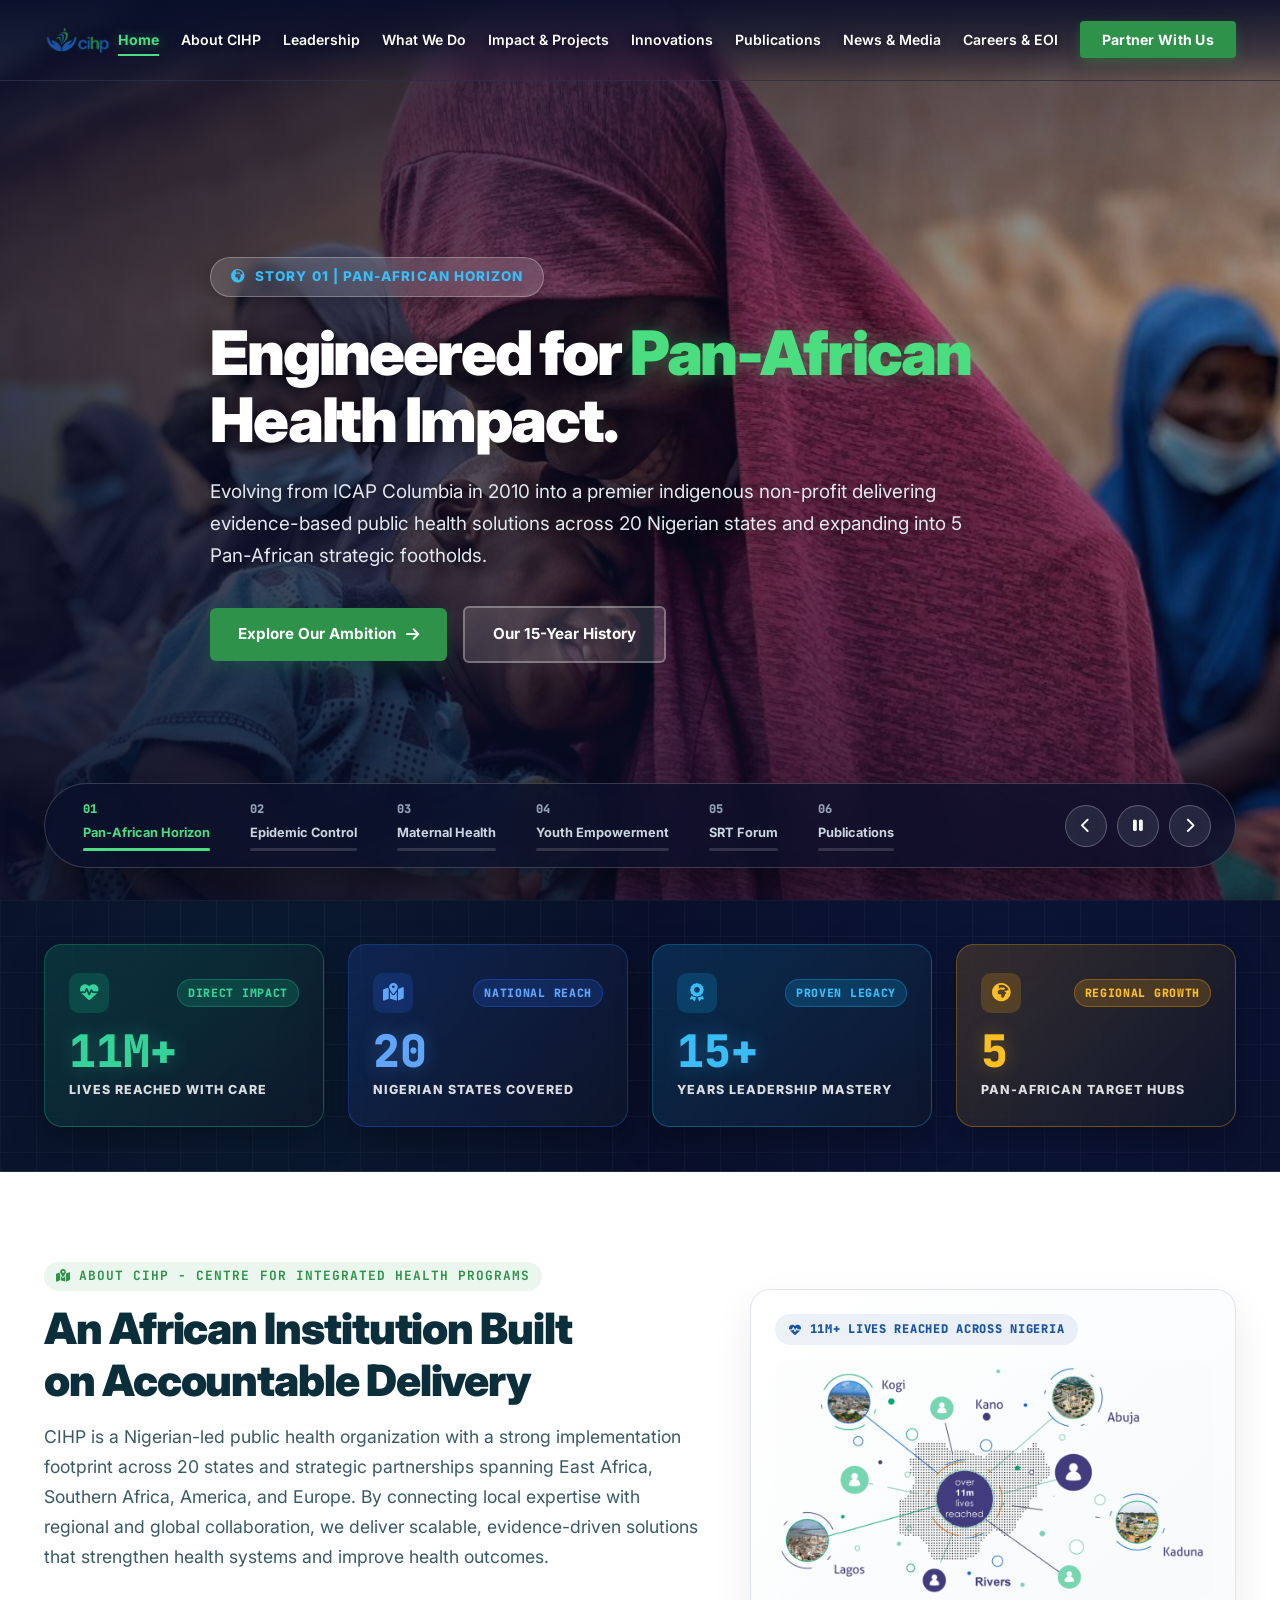
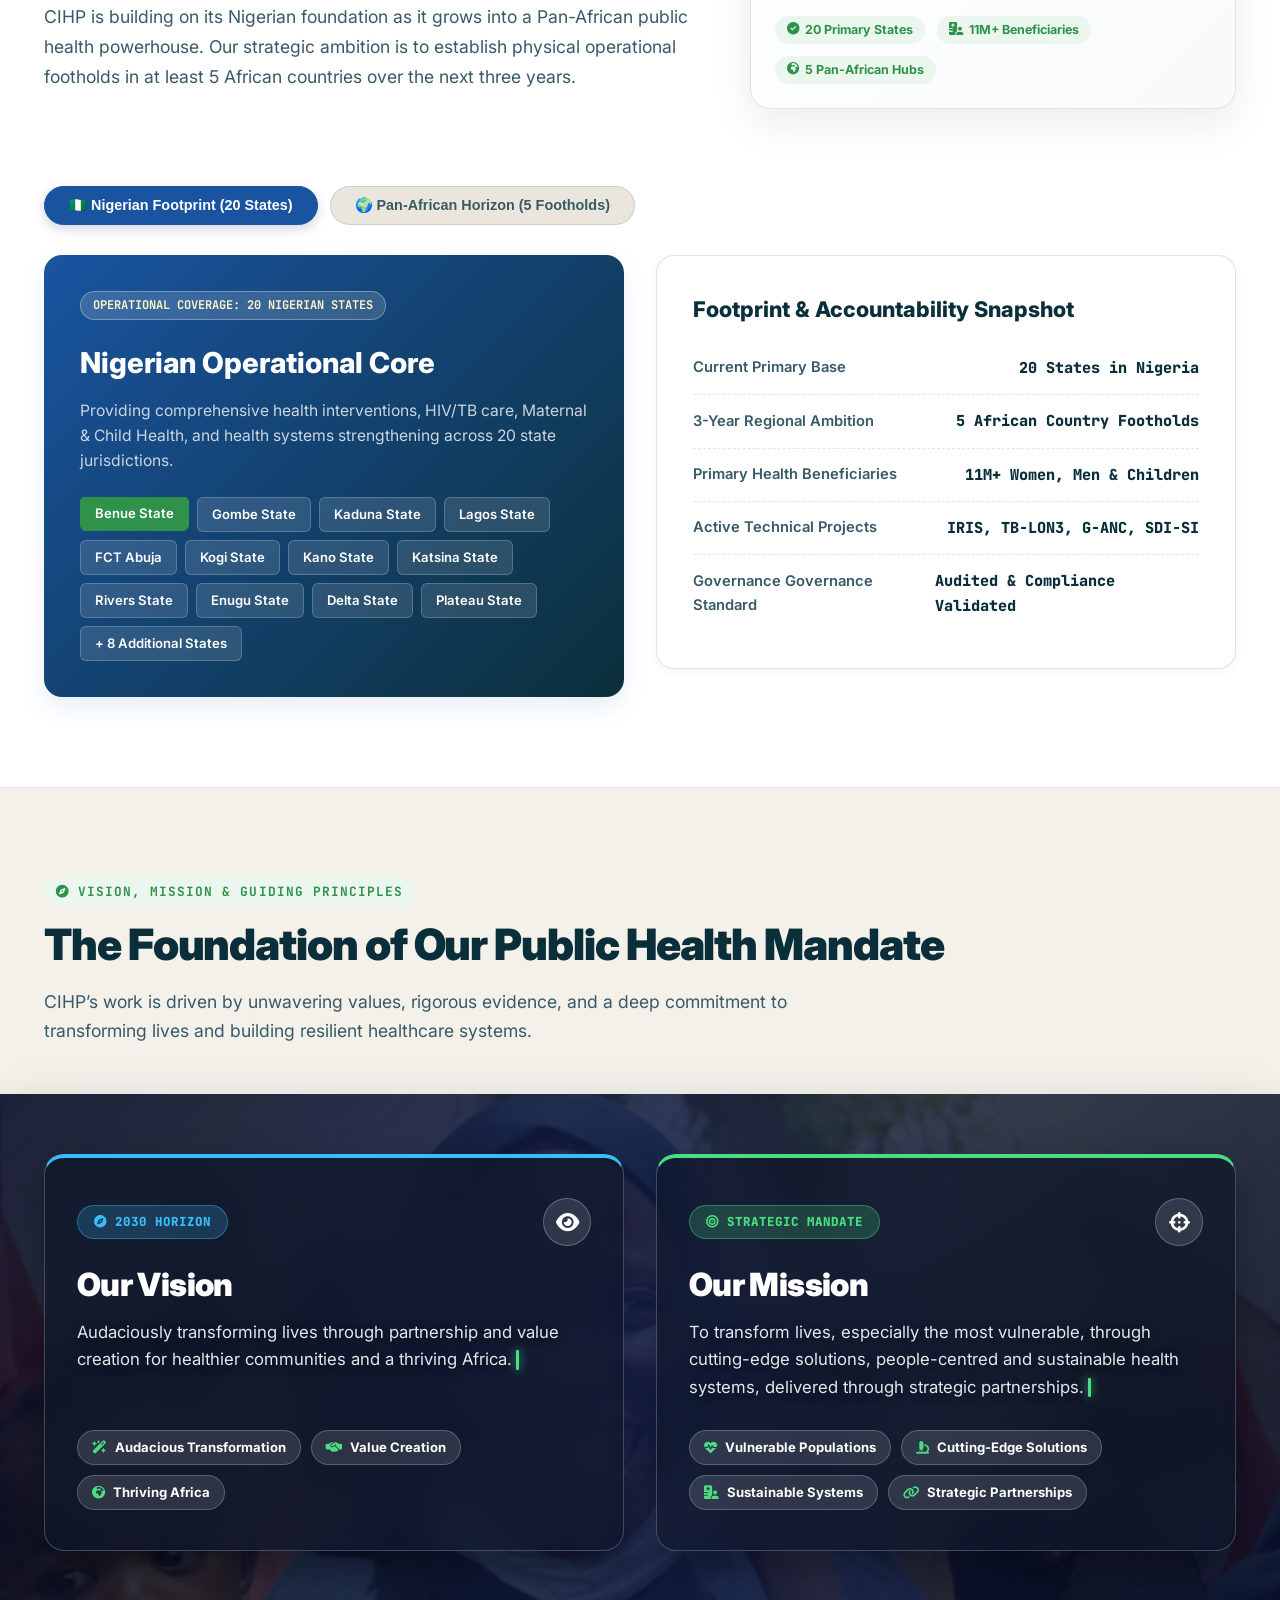
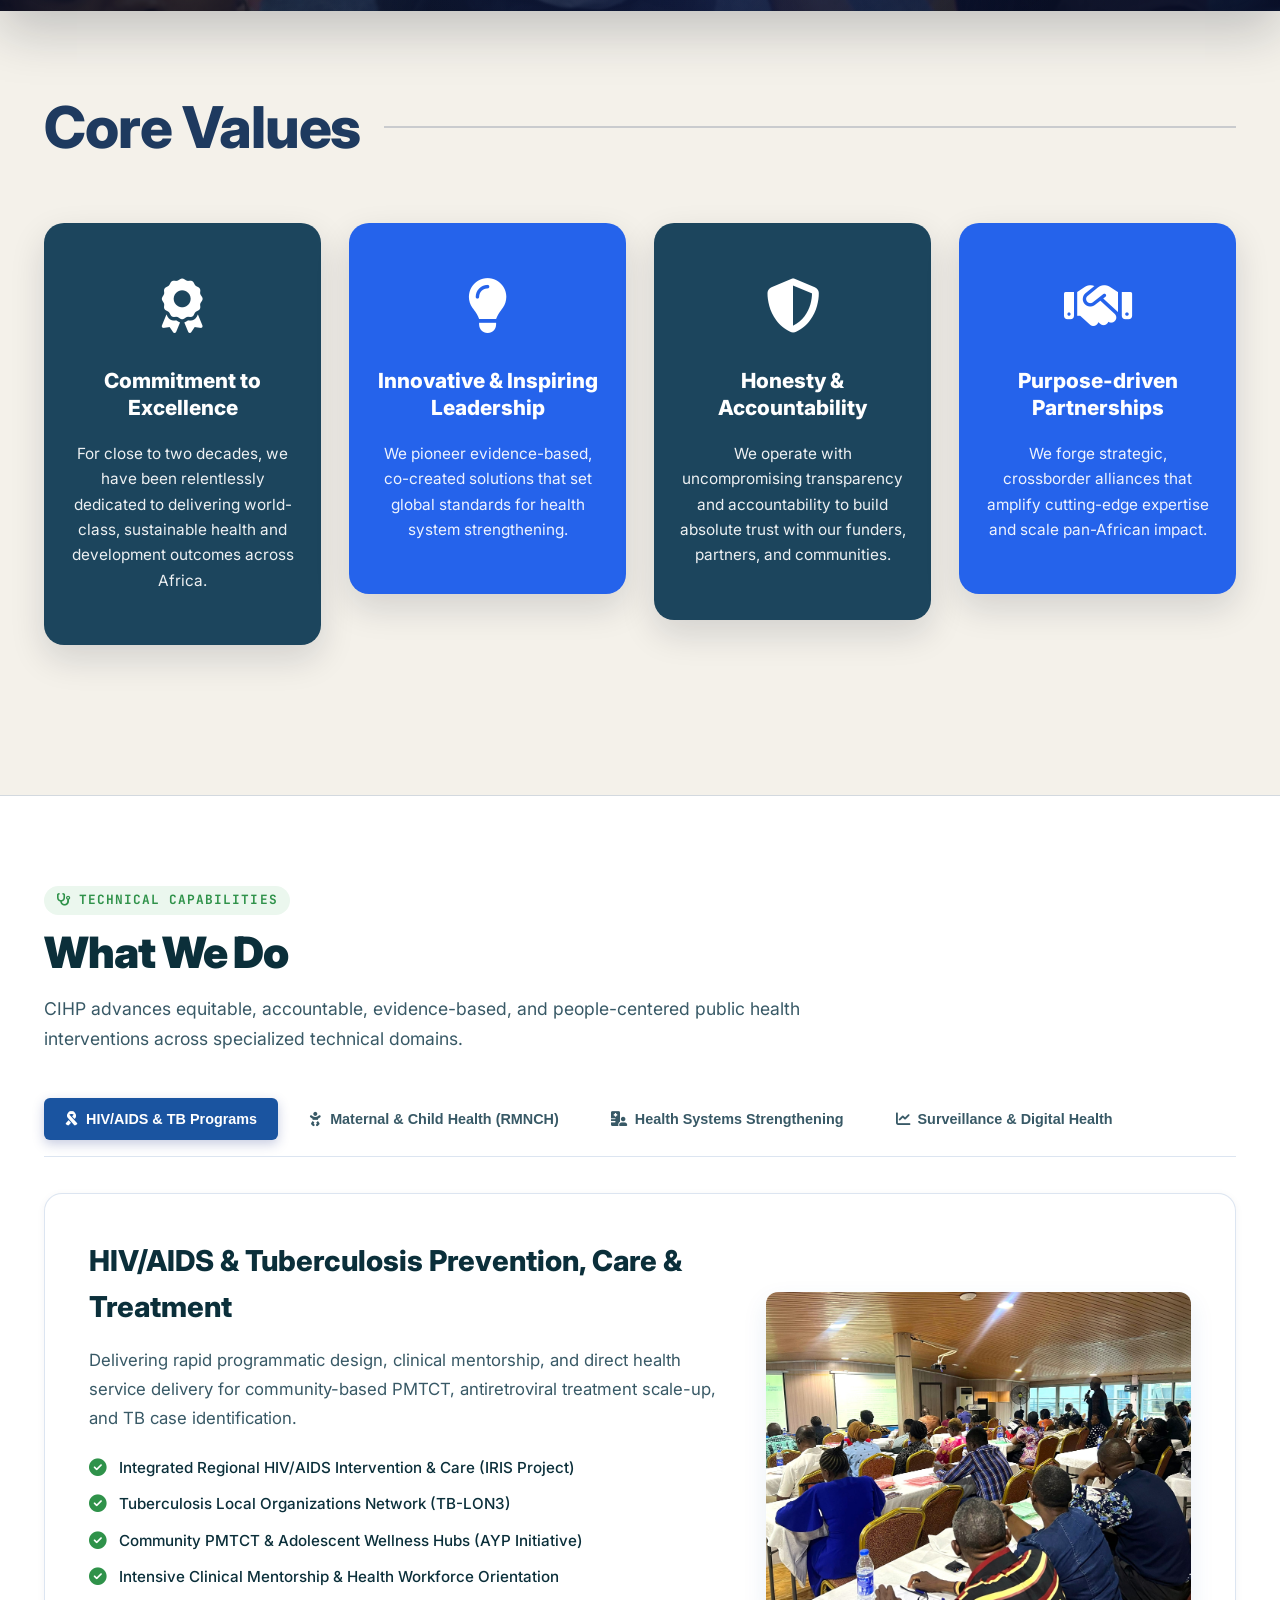
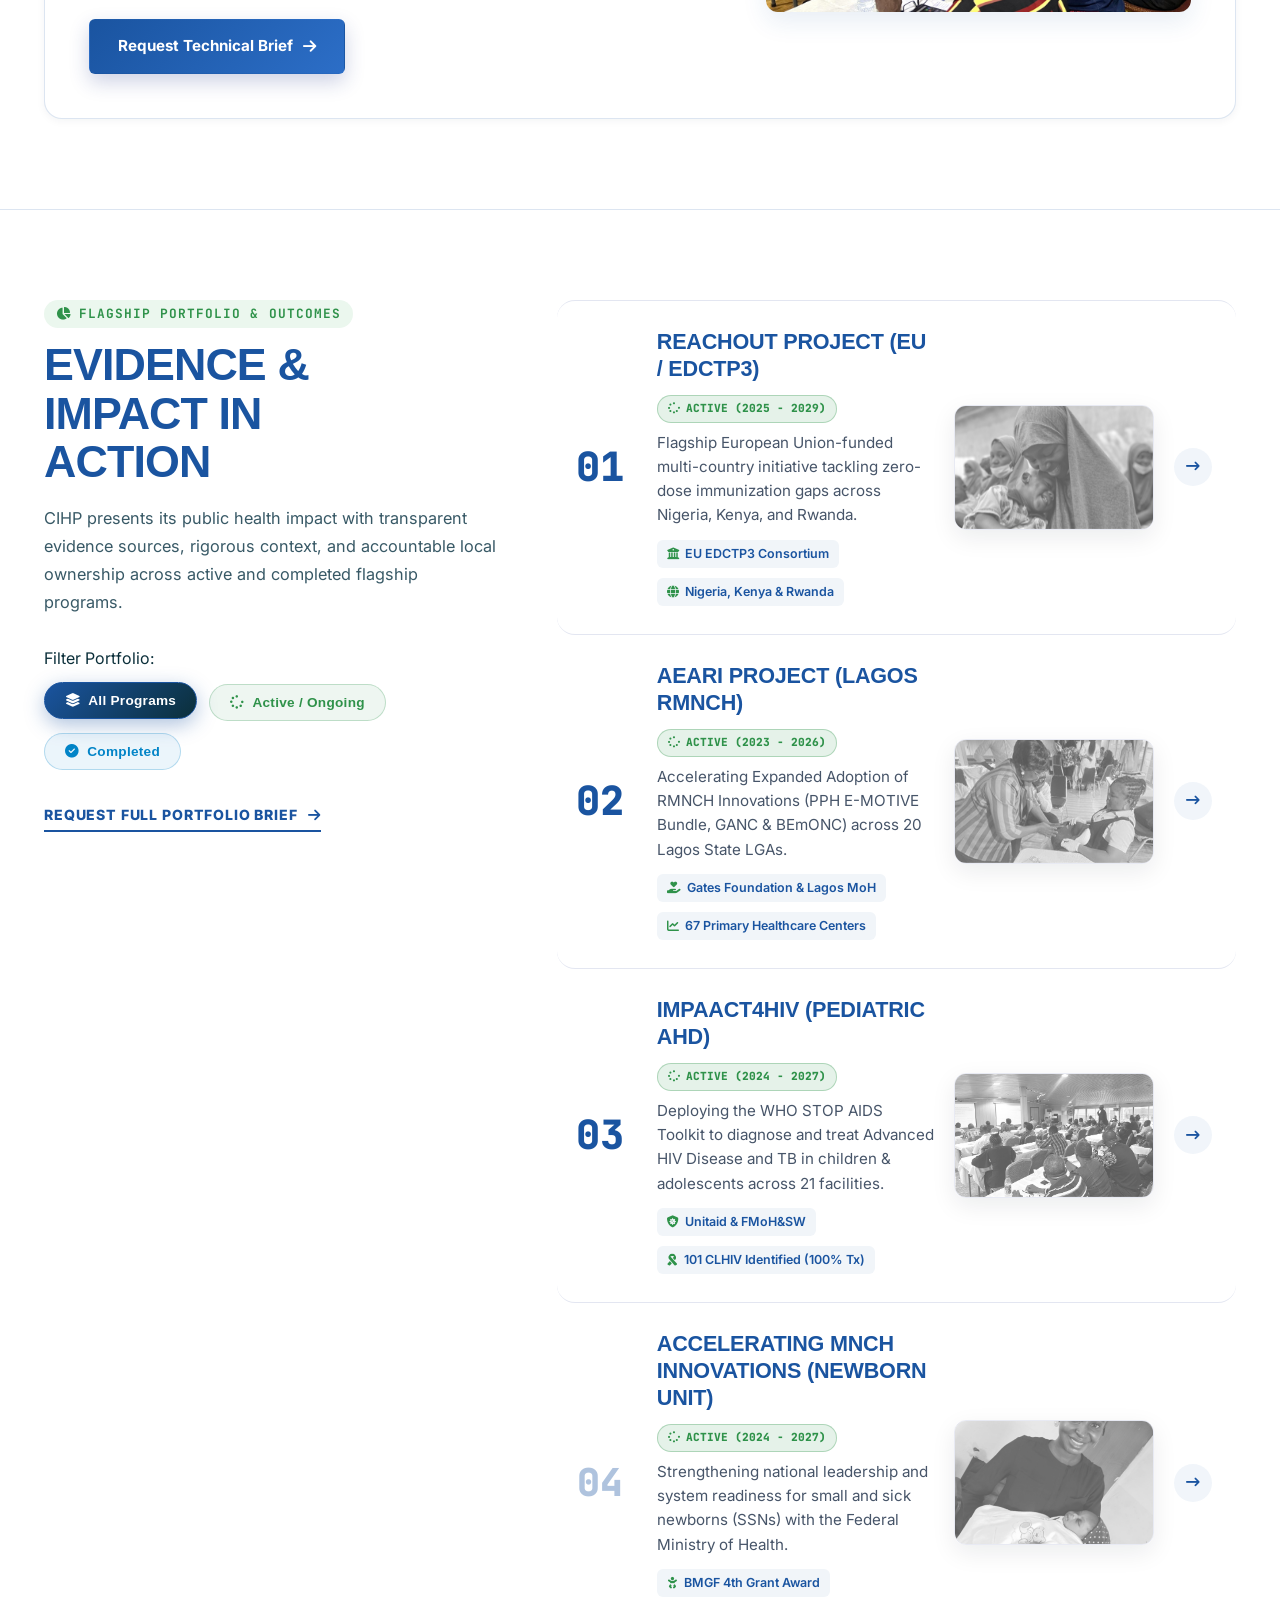
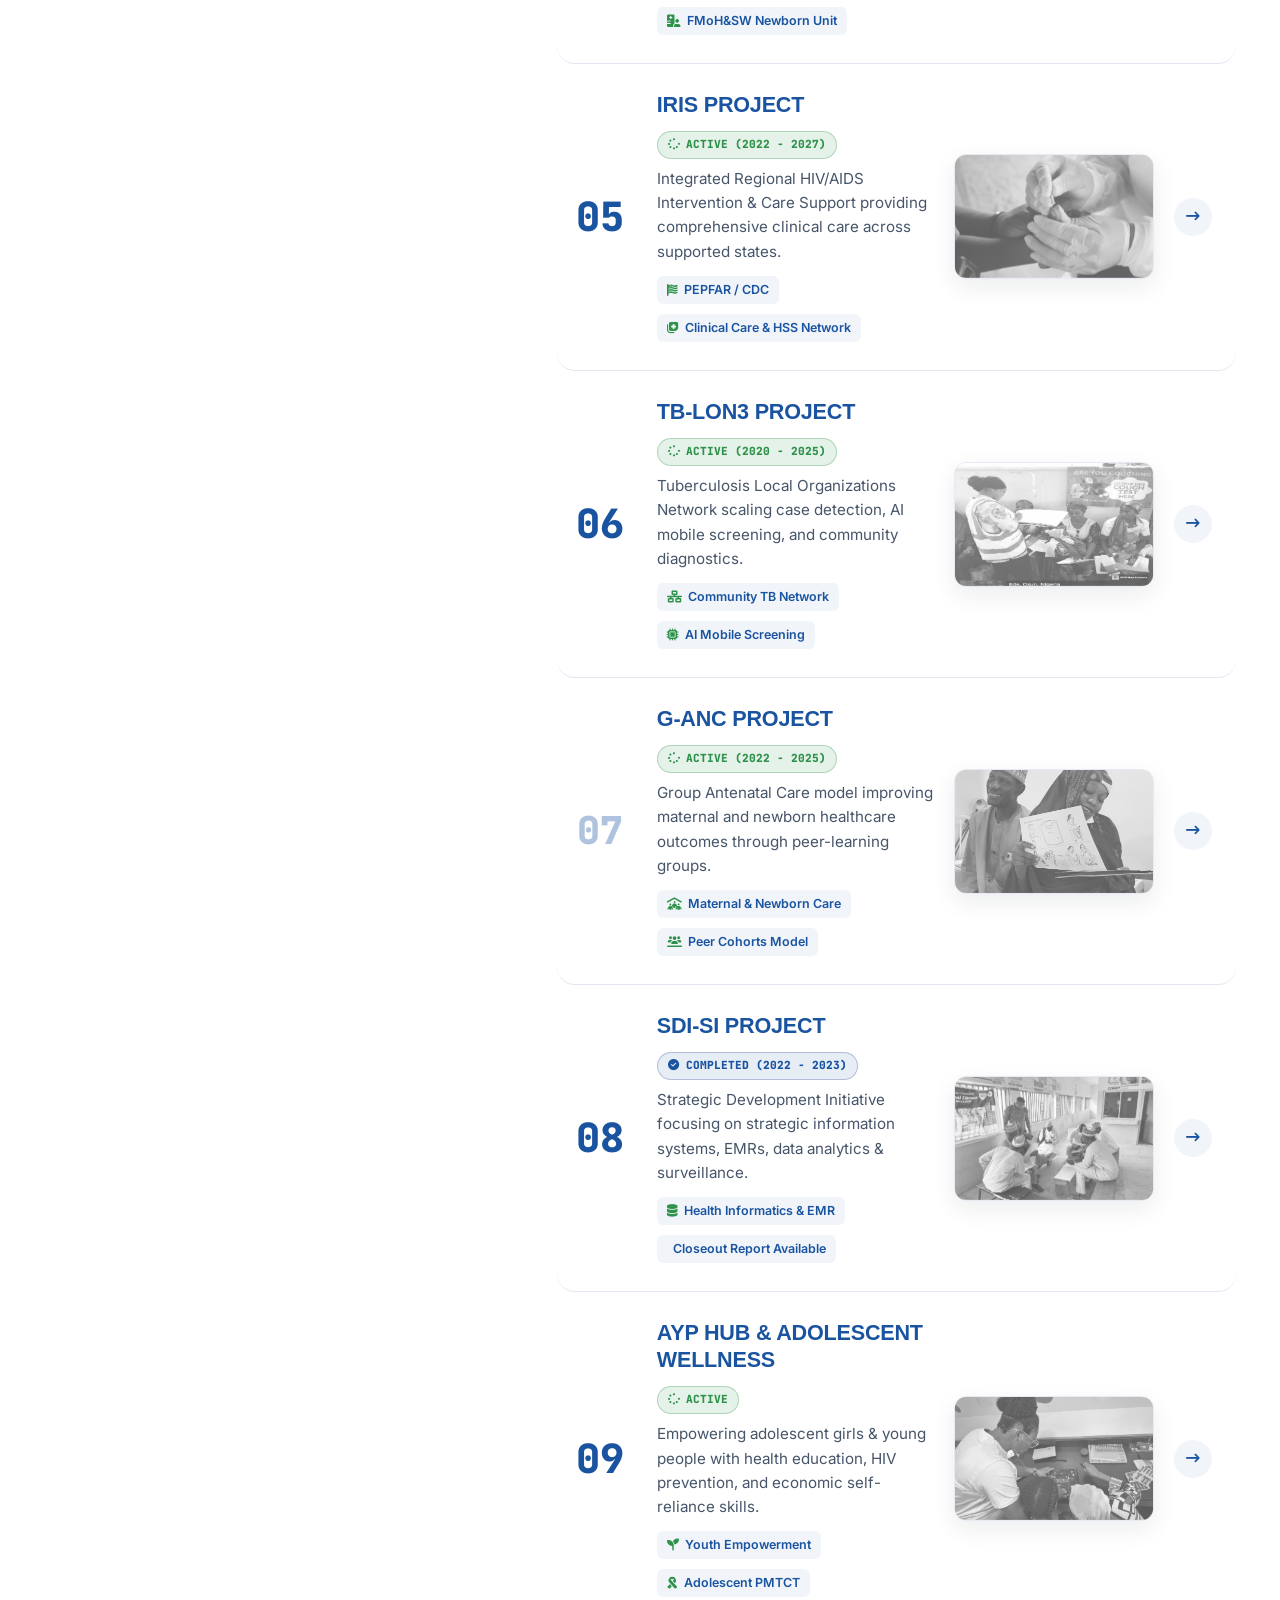
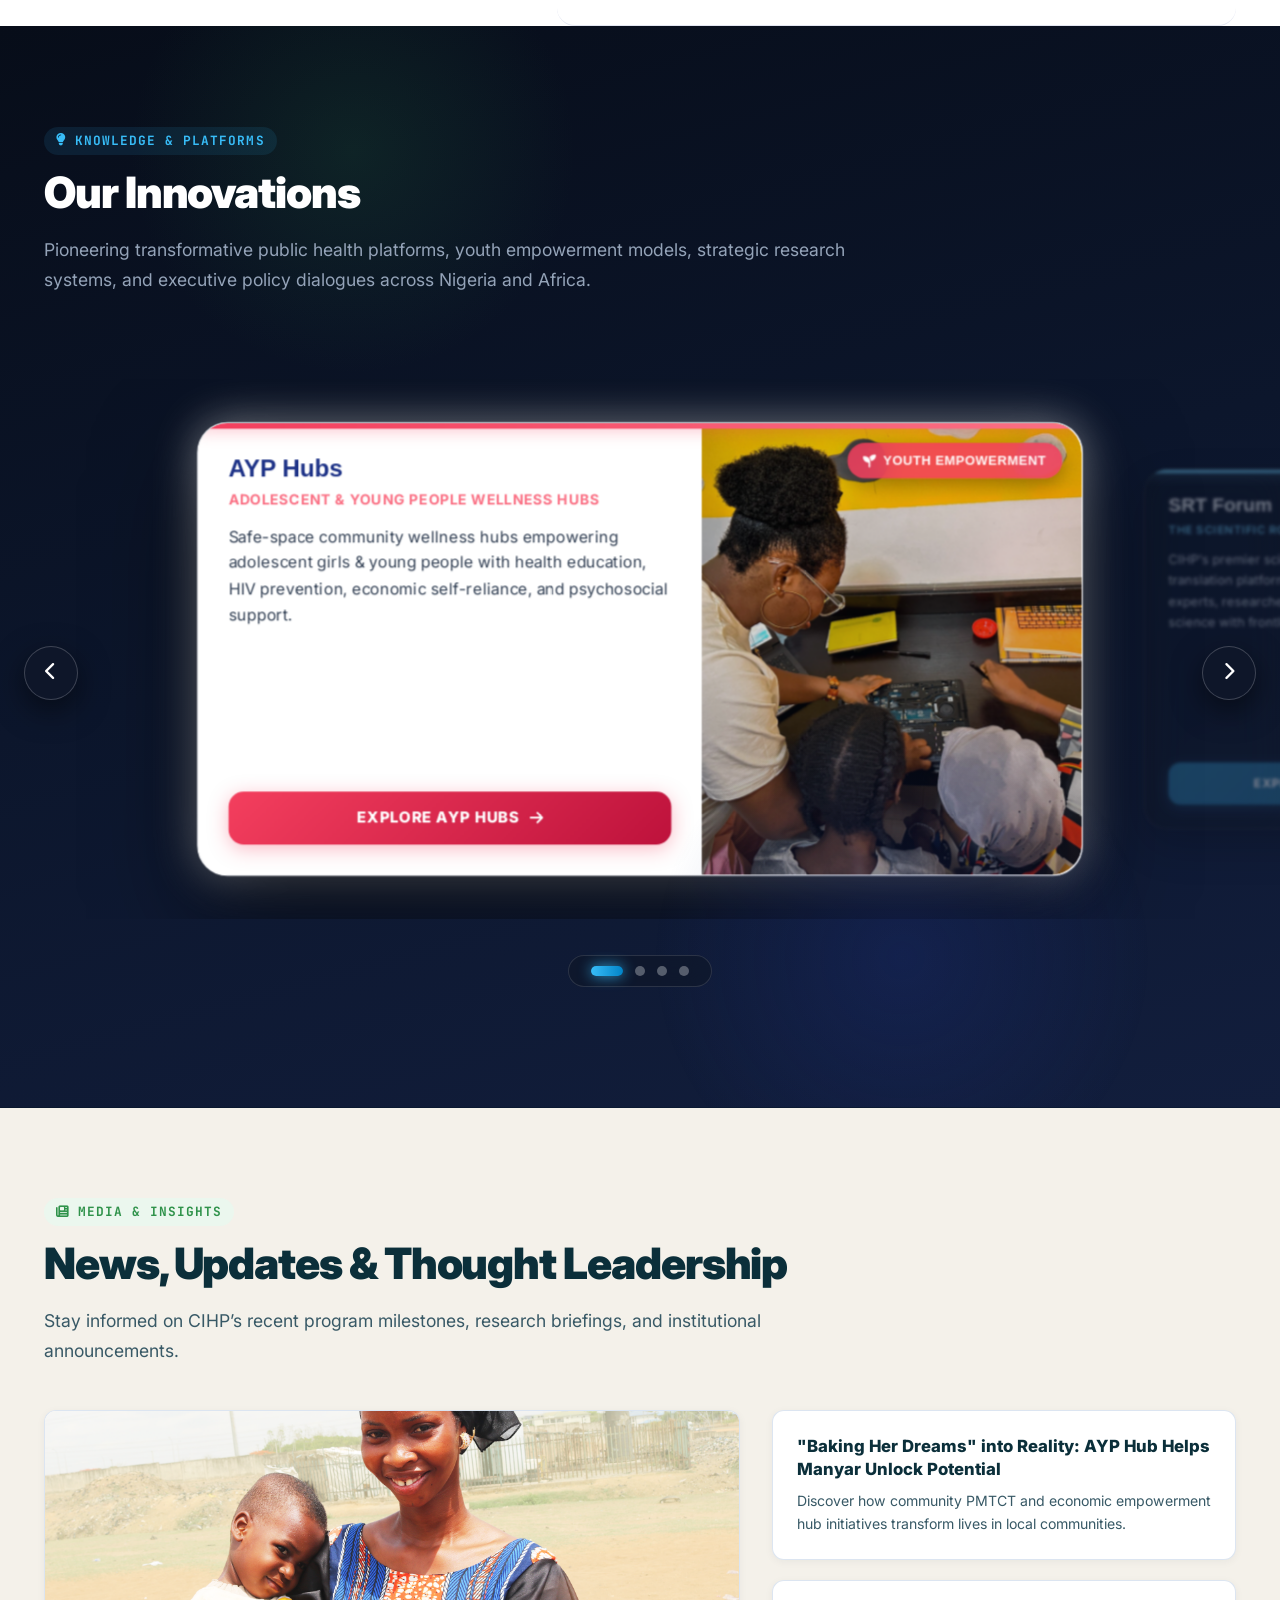
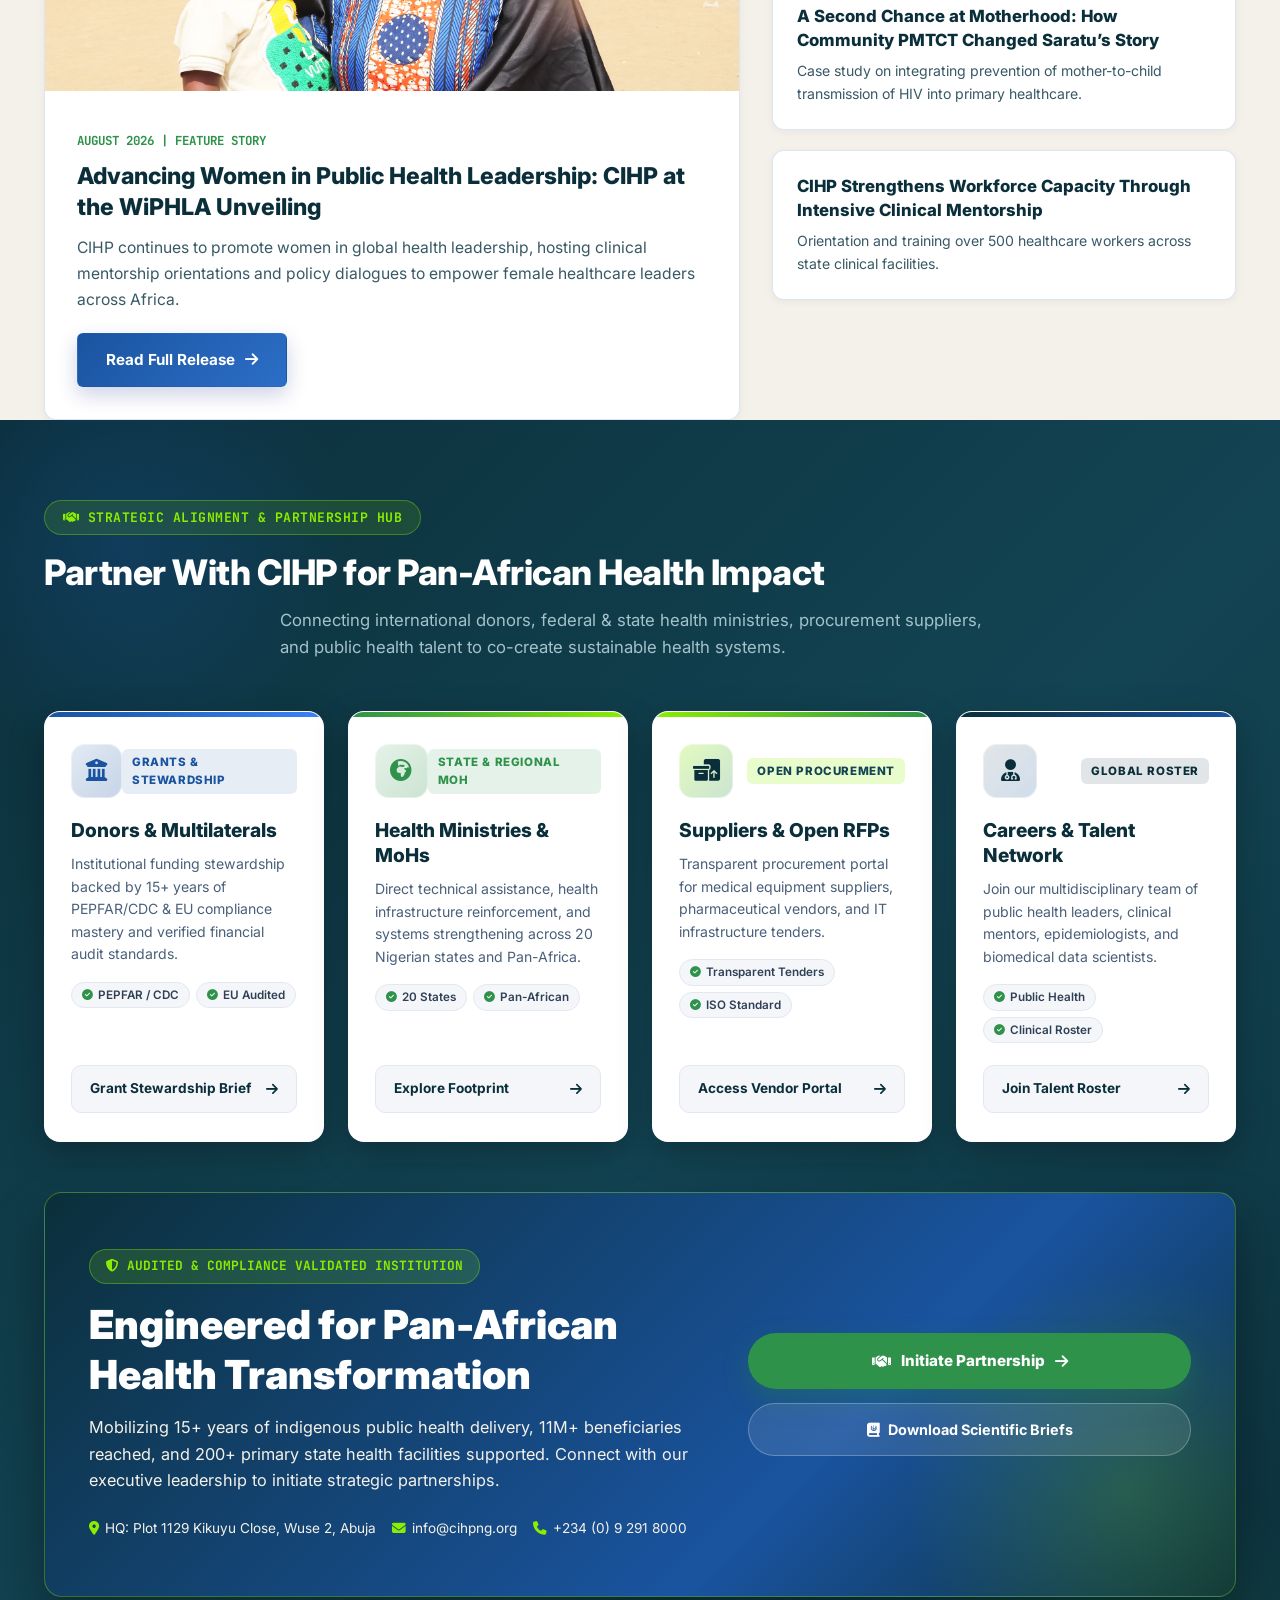
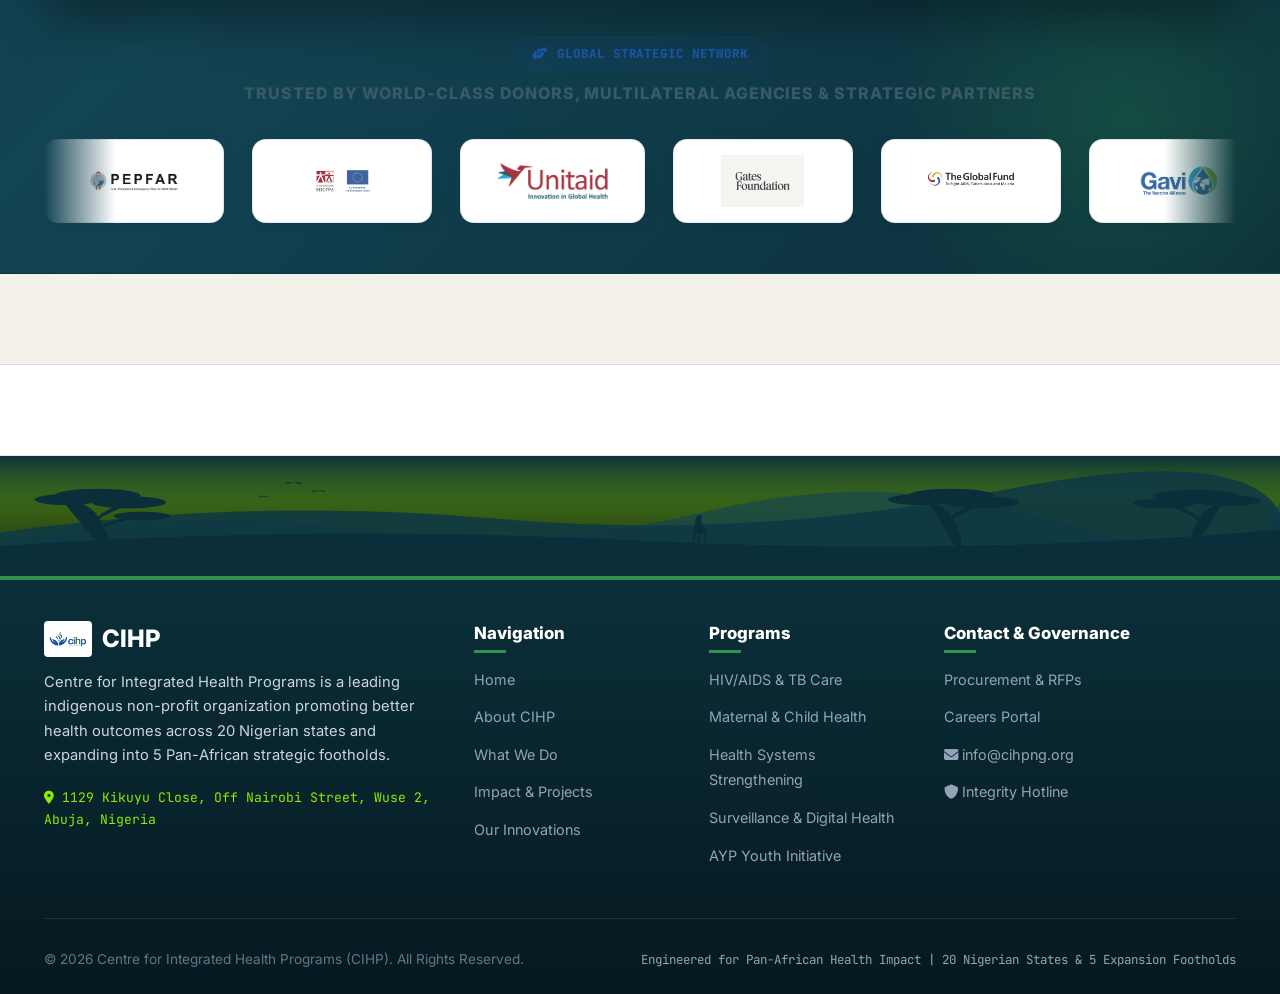
==== commit 59f5f0da: "feat: redesign Strategic Alignment & Partnership Hub with premium glass cards, glowing icons, featur" ====
--- a/index.html
+++ b/index.html
@@ -1083,12 +1083,10 @@
           <div class="container">
 
             <div class="text-center" data-aos="fade-down">
-              <span class="section-eyebrow"><i class="fa-solid fa-handshake"></i> Strategic Alignment & Partnership
-                Hub</span>
+              <span class="section-eyebrow"><i class="fa-solid fa-handshake"></i> Strategic Alignment & Partnership Hub</span>
               <h2 class="section-title">Partner With CIHP for Pan-African Health Impact</h2>
               <p class="section-desc" style="margin-left: auto; margin-right: auto;">
-                Connecting international donors, federal & state health ministries, procurement suppliers, and public
-                health talent to co-create sustainable health systems.
+                Connecting international donors, federal & state health ministries, procurement suppliers, and public health talent to co-create sustainable health systems.
               </p>
             </div>
 
@@ -1098,10 +1096,16 @@
               <!-- Pillar 1: Donors -->
               <div class="partner-pillar-card pillar-donor" data-aos="fade-up" data-aos-delay="100">
                 <div>
-                  <div class="pillar-icon-box"><i class="fa-solid fa-building-columns"></i></div>
+                  <div class="pillar-card-header">
+                    <div class="pillar-icon-box"><i class="fa-solid fa-building-columns"></i></div>
+                    <span class="pillar-badge">Grants & Stewardship</span>
+                  </div>
                   <h3 class="pillar-title">Donors & Multilaterals</h3>
-                  <p class="pillar-desc">Grants stewardship, 15+ years of PEPFAR/CDC & EU compliance mastery, and
-                    verified financial audit standards.</p>
+                  <p class="pillar-desc">Institutional funding stewardship backed by 15+ years of PEPFAR/CDC & EU compliance mastery and verified financial audit standards.</p>
+                  <div class="pillar-chips">
+                    <span class="pillar-chip"><i class="fa-solid fa-check-circle"></i> PEPFAR / CDC</span>
+                    <span class="pillar-chip"><i class="fa-solid fa-check-circle"></i> EU Audited</span>
+                  </div>
                 </div>
                 <a href="contact.html" class="pillar-action-btn">
                   <span>Grant Stewardship Brief</span> <i class="fa-solid fa-arrow-right"></i>
@@ -1111,23 +1115,35 @@
               <!-- Pillar 2: Health Ministries -->
               <div class="partner-pillar-card pillar-gov" data-aos="fade-up" data-aos-delay="200">
                 <div>
-                  <div class="pillar-icon-box"><i class="fa-solid fa-earth-africa"></i></div>
-                  <h3 class="pillar-title">Health Ministries & State MoHs</h3>
-                  <p class="pillar-desc">Direct technical assistance across 20 Nigerian states and 5 Pan-African country
-                    footholds for health security.</p>
+                  <div class="pillar-card-header">
+                    <div class="pillar-icon-box"><i class="fa-solid fa-earth-africa"></i></div>
+                    <span class="pillar-badge">State & Regional MoH</span>
+                  </div>
+                  <h3 class="pillar-title">Health Ministries & MoHs</h3>
+                  <p class="pillar-desc">Direct technical assistance, health infrastructure reinforcement, and systems strengthening across 20 Nigerian states and Pan-Africa.</p>
+                  <div class="pillar-chips">
+                    <span class="pillar-chip"><i class="fa-solid fa-check-circle"></i> 20 States</span>
+                    <span class="pillar-chip"><i class="fa-solid fa-check-circle"></i> Pan-African</span>
+                  </div>
                 </div>
                 <a href="about.html#footprint" class="pillar-action-btn">
-                  <span>Explore 20-State Footprint</span> <i class="fa-solid fa-arrow-right"></i>
+                  <span>Explore Footprint</span> <i class="fa-solid fa-arrow-right"></i>
                 </a>
               </div>
 
               <!-- Pillar 3: Procurement & Vendors -->
               <div class="partner-pillar-card pillar-vendor" data-aos="fade-up" data-aos-delay="300">
                 <div>
-                  <div class="pillar-icon-box"><i class="fa-solid fa-boxes-packing"></i></div>
+                  <div class="pillar-card-header">
+                    <div class="pillar-icon-box"><i class="fa-solid fa-boxes-packing"></i></div>
+                    <span class="pillar-badge">Open Procurement</span>
+                  </div>
                   <h3 class="pillar-title">Suppliers & Open RFPs</h3>
-                  <p class="pillar-desc">Transparent procurement portal for equipment suppliers, pharmaceutical vendors,
-                    and IT infrastructure tenders.</p>
+                  <p class="pillar-desc">Transparent procurement portal for medical equipment suppliers, pharmaceutical vendors, and IT infrastructure tenders.</p>
+                  <div class="pillar-chips">
+                    <span class="pillar-chip"><i class="fa-solid fa-check-circle"></i> Transparent Tenders</span>
+                    <span class="pillar-chip"><i class="fa-solid fa-check-circle"></i> ISO Standard</span>
+                  </div>
                 </div>
                 <a href="contact.html" class="pillar-action-btn">
                   <span>Access Vendor Portal</span> <i class="fa-solid fa-arrow-right"></i>
@@ -1137,10 +1153,16 @@
               <!-- Pillar 4: Talent Network -->
               <div class="partner-pillar-card pillar-talent" data-aos="fade-up" data-aos-delay="400">
                 <div>
-                  <div class="pillar-icon-box"><i class="fa-solid fa-user-doctor"></i></div>
+                  <div class="pillar-card-header">
+                    <div class="pillar-icon-box"><i class="fa-solid fa-user-doctor"></i></div>
+                    <span class="pillar-badge">Global Roster</span>
+                  </div>
                   <h3 class="pillar-title">Careers & Talent Network</h3>
-                  <p class="pillar-desc">Join our multidisciplinary team of public health leaders, clinical mentors,
-                    epidemiologists, and data scientists.</p>
+                  <p class="pillar-desc">Join our multidisciplinary team of public health leaders, clinical mentors, epidemiologists, and biomedical data scientists.</p>
+                  <div class="pillar-chips">
+                    <span class="pillar-chip"><i class="fa-solid fa-check-circle"></i> Public Health</span>
+                    <span class="pillar-chip"><i class="fa-solid fa-check-circle"></i> Clinical Roster</span>
+                  </div>
                 </div>
                 <a href="careers.html" class="pillar-action-btn">
                   <span>Join Talent Roster</span> <i class="fa-solid fa-arrow-right"></i>
--- a/css/style.css
+++ b/css/style.css
@@ -2979,17 +2979,78 @@
        PRE-FOOTER EXECUTIVE PARTNERSHIP & TRUST GATEWAY
        ========================================================================== */
     .prefooter-gateway-section {
-      padding: 60px 0 0;
-      background: linear-gradient(180deg, var(--bg-surface) 0%, #060a1c 100%);
+      padding: 80px 0 40px;
+      background: linear-gradient(135deg, #0B2F3A 0%, #134453 50%, #0B2F3A 100%);
       position: relative;
       overflow: hidden;
+      color: #ffffff;
+    }
+
+    .prefooter-gateway-section::before {
+      content: '';
+      position: absolute;
+      top: -100px;
+      left: -100px;
+      width: 450px;
+      height: 450px;
+      background: radial-gradient(circle, rgba(26, 84, 160, 0.3) 0%, rgba(26, 84, 160, 0) 70%);
+      pointer-events: none;
+      z-index: 1;
+    }
+
+    .prefooter-gateway-section::after {
+      content: '';
+      position: absolute;
+      bottom: -100px;
+      right: -100px;
+      width: 500px;
+      height: 500px;
+      background: radial-gradient(circle, rgba(47, 146, 74, 0.25) 0%, rgba(47, 146, 74, 0) 70%);
+      pointer-events: none;
+      z-index: 1;
+    }
+
+    .prefooter-gateway-section .container {
+      position: relative;
+      z-index: 2;
+    }
+
+    .prefooter-gateway-section .section-eyebrow {
+      background: rgba(139, 237, 1, 0.12);
+      border: 1px solid rgba(139, 237, 1, 0.35);
+      color: #8BED01;
+      font-weight: 700;
+      padding: 6px 18px;
+      border-radius: 50px;
+      display: inline-flex;
+      align-items: center;
+      gap: 8px;
+      font-size: 0.82rem;
+      letter-spacing: 0.5px;
+      text-transform: uppercase;
+      margin-bottom: 16px;
+    }
+
+    .prefooter-gateway-section .section-title {
+      color: #ffffff;
+      font-size: 2.2rem;
+      font-weight: 800;
+      margin-bottom: 14px;
+      letter-spacing: -0.5px;
+    }
+
+    .prefooter-gateway-section .section-desc {
+      color: #A3C2CB;
+      font-size: 1.05rem;
+      max-width: 720px;
+      line-height: 1.6;
     }
 
     .partner-pillars-grid {
       display: grid;
       grid-template-columns: repeat(4, 1fr);
-      gap: 22px;
-      margin: 40px 0 50px;
+      gap: 24px;
+      margin: 50px 0 50px;
     }
 
     @media (max-width: 1024px) {
@@ -3006,16 +3067,16 @@
 
     .partner-pillar-card {
       background: #ffffff;
-      border: 1px solid var(--border-color);
-      border-radius: var(--radius-md);
-      padding: 28px 24px;
+      border-radius: 16px;
+      padding: 32px 26px 28px;
       display: flex;
       flex-direction: column;
       justify-content: space-between;
-      box-shadow: var(--shadow-sm);
-      transition: all 0.3s ease;
+      box-shadow: 0 12px 35px rgba(0, 0, 0, 0.25);
+      transition: all 0.35s cubic-bezier(0.165, 0.84, 0.44, 1);
       position: relative;
       overflow: hidden;
+      border: 1px solid rgba(255, 255, 255, 0.2);
     }
 
     .partner-pillar-card::before {
@@ -3024,70 +3085,135 @@
       top: 0;
       left: 0;
       width: 100%;
-      height: 4px;
+      height: 5px;
       transition: height 0.3s ease;
     }
 
-    .pillar-donor::before { background: linear-gradient(90deg, var(--primary-blue), var(--primary-blue-light)); }
-    .pillar-gov::before { background: linear-gradient(90deg, var(--secondary-green), var(--accent-lime)); }
-    .pillar-vendor::before { background: linear-gradient(90deg, var(--accent-lime), var(--secondary-green)); }
-    .pillar-talent::before { background: linear-gradient(90deg, var(--primary-blue), var(--secondary-green)); }
+    .pillar-donor::before { background: linear-gradient(90deg, #1A54A0, #3B82F6); }
+    .pillar-gov::before { background: linear-gradient(90deg, #2F924A, #8BED01); }
+    .pillar-vendor::before { background: linear-gradient(90deg, #8BED01, #2F924A); }
+    .pillar-talent::before { background: linear-gradient(90deg, #0B2F3A, #1A54A0); }
 
     .partner-pillar-card:hover {
-      transform: translateY(-6px);
-      box-shadow: var(--shadow-lg);
-      border-color: rgba(26, 84, 160, 0.3);
+      transform: translateY(-8px);
+      box-shadow: 0 20px 45px rgba(0, 0, 0, 0.4);
     }
 
     .partner-pillar-card:hover::before {
-      height: 6px;
-    }
+      height: 7px;
+    }
+
+    .pillar-card-header {
+      display: flex;
+      align-items: center;
+      justify-content: space-between;
+      margin-bottom: 20px;
+    }
+
+    .pillar-badge {
+      font-size: 0.72rem;
+      font-weight: 800;
+      letter-spacing: 0.6px;
+      text-transform: uppercase;
+      padding: 4px 10px;
+      border-radius: 6px;
+    }
+
+    .pillar-donor .pillar-badge { background: rgba(26, 84, 160, 0.1); color: #1A54A0; }
+    .pillar-gov .pillar-badge { background: rgba(47, 146, 74, 0.12); color: #2F924A; }
+    .pillar-vendor .pillar-badge { background: rgba(139, 237, 1, 0.2); color: #134453; }
+    .pillar-talent .pillar-badge { background: rgba(11, 47, 58, 0.12); color: #0B2F3A; }
 
     .pillar-icon-box {
-      width: 48px;
-      height: 48px;
-      border-radius: 12px;
+      width: 54px;
+      height: 54px;
+      border-radius: 14px;
       display: flex;
       align-items: center;
       justify-content: center;
-      font-size: 1.25rem;
-      margin-bottom: 18px;
-    }
-
-    .pillar-donor .pillar-icon-box { background: rgba(26, 84, 160, 0.1); color: var(--primary-blue); }
-    .pillar-gov .pillar-icon-box { background: rgba(47, 146, 74, 0.1); color: var(--secondary-green); }
-    .pillar-vendor .pillar-icon-box { background: rgba(139, 237, 1, 0.18); color: var(--neutral-dark); }
-    .pillar-talent .pillar-icon-box { background: rgba(11, 47, 58, 0.12); color: var(--neutral-dark); }
+      font-size: 1.35rem;
+      box-shadow: inset 0 0 0 1px rgba(255, 255, 255, 0.4);
+      transition: transform 0.3s ease;
+    }
+
+    .partner-pillar-card:hover .pillar-icon-box {
+      transform: scale(1.08) rotate(-3deg);
+    }
+
+    .pillar-donor .pillar-icon-box { background: linear-gradient(135deg, rgba(26, 84, 160, 0.12), rgba(26, 84, 160, 0.25)); color: #1A54A0; }
+    .pillar-gov .pillar-icon-box { background: linear-gradient(135deg, rgba(47, 146, 74, 0.12), rgba(47, 146, 74, 0.25)); color: #2F924A; }
+    .pillar-vendor .pillar-icon-box { background: linear-gradient(135deg, rgba(139, 237, 1, 0.25), rgba(47, 146, 74, 0.25)); color: #0B2F3A; }
+    .pillar-talent .pillar-icon-box { background: linear-gradient(135deg, rgba(11, 47, 58, 0.12), rgba(26, 84, 160, 0.2)); color: #0B2F3A; }
 
     .pillar-title {
-      font-size: 1.12rem;
+      font-size: 1.2rem;
       font-weight: 800;
-      color: var(--primary-blue-dark);
-      margin-bottom: 8px;
+      color: #0B2F3A;
+      margin-bottom: 10px;
       line-height: 1.3;
     }
 
     .pillar-desc {
       font-size: 0.88rem;
-      color: var(--text-muted);
+      color: #4A607A;
       line-height: 1.6;
-      margin-bottom: 20px;
+      margin-bottom: 16px;
+    }
+
+    .pillar-chips {
+      display: flex;
+      flex-wrap: wrap;
+      gap: 6px;
+      margin-bottom: 22px;
+    }
+
+    .pillar-chip {
+      font-size: 0.73rem;
+      font-weight: 600;
+      color: #2F4056;
+      background: #F4F6F9;
+      padding: 3px 10px;
+      border-radius: 20px;
+      display: inline-flex;
+      align-items: center;
+      gap: 5px;
+      border: 1px solid #E2E8F0;
+    }
+
+    .pillar-chip i {
+      color: #2F924A;
+      font-size: 0.68rem;
     }
 
     .pillar-action-btn {
-      color: var(--primary-blue);
+      width: 100%;
+      background: #F4F6F9;
+      color: #0B2F3A;
       text-decoration: none;
       font-weight: 700;
       font-size: 0.85rem;
+      padding: 12px 18px;
+      border-radius: 10px;
       display: inline-flex;
       align-items: center;
-      gap: 6px;
-      transition: gap 0.2s ease, color 0.2s ease;
-    }
-
-    .pillar-action-btn:hover {
-      gap: 10px;
-      color: var(--secondary-green);
+      justify-content: space-between;
+      transition: all 0.25s ease;
+      border: 1px solid #E2E8F0;
+    }
+
+    .partner-pillar-card:hover .pillar-action-btn {
+      background: #0B2F3A;
+      color: #8BED01;
+      border-color: #0B2F3A;
+      box-shadow: 0 4px 12px rgba(11, 47, 58, 0.25);
+    }
+
+    .pillar-action-btn i {
+      transition: transform 0.25s ease;
+    }
+
+    .partner-pillar-card:hover .pillar-action-btn i {
+      transform: translateX(5px);
     }
 
     /* Executive Conversion Card Banner */
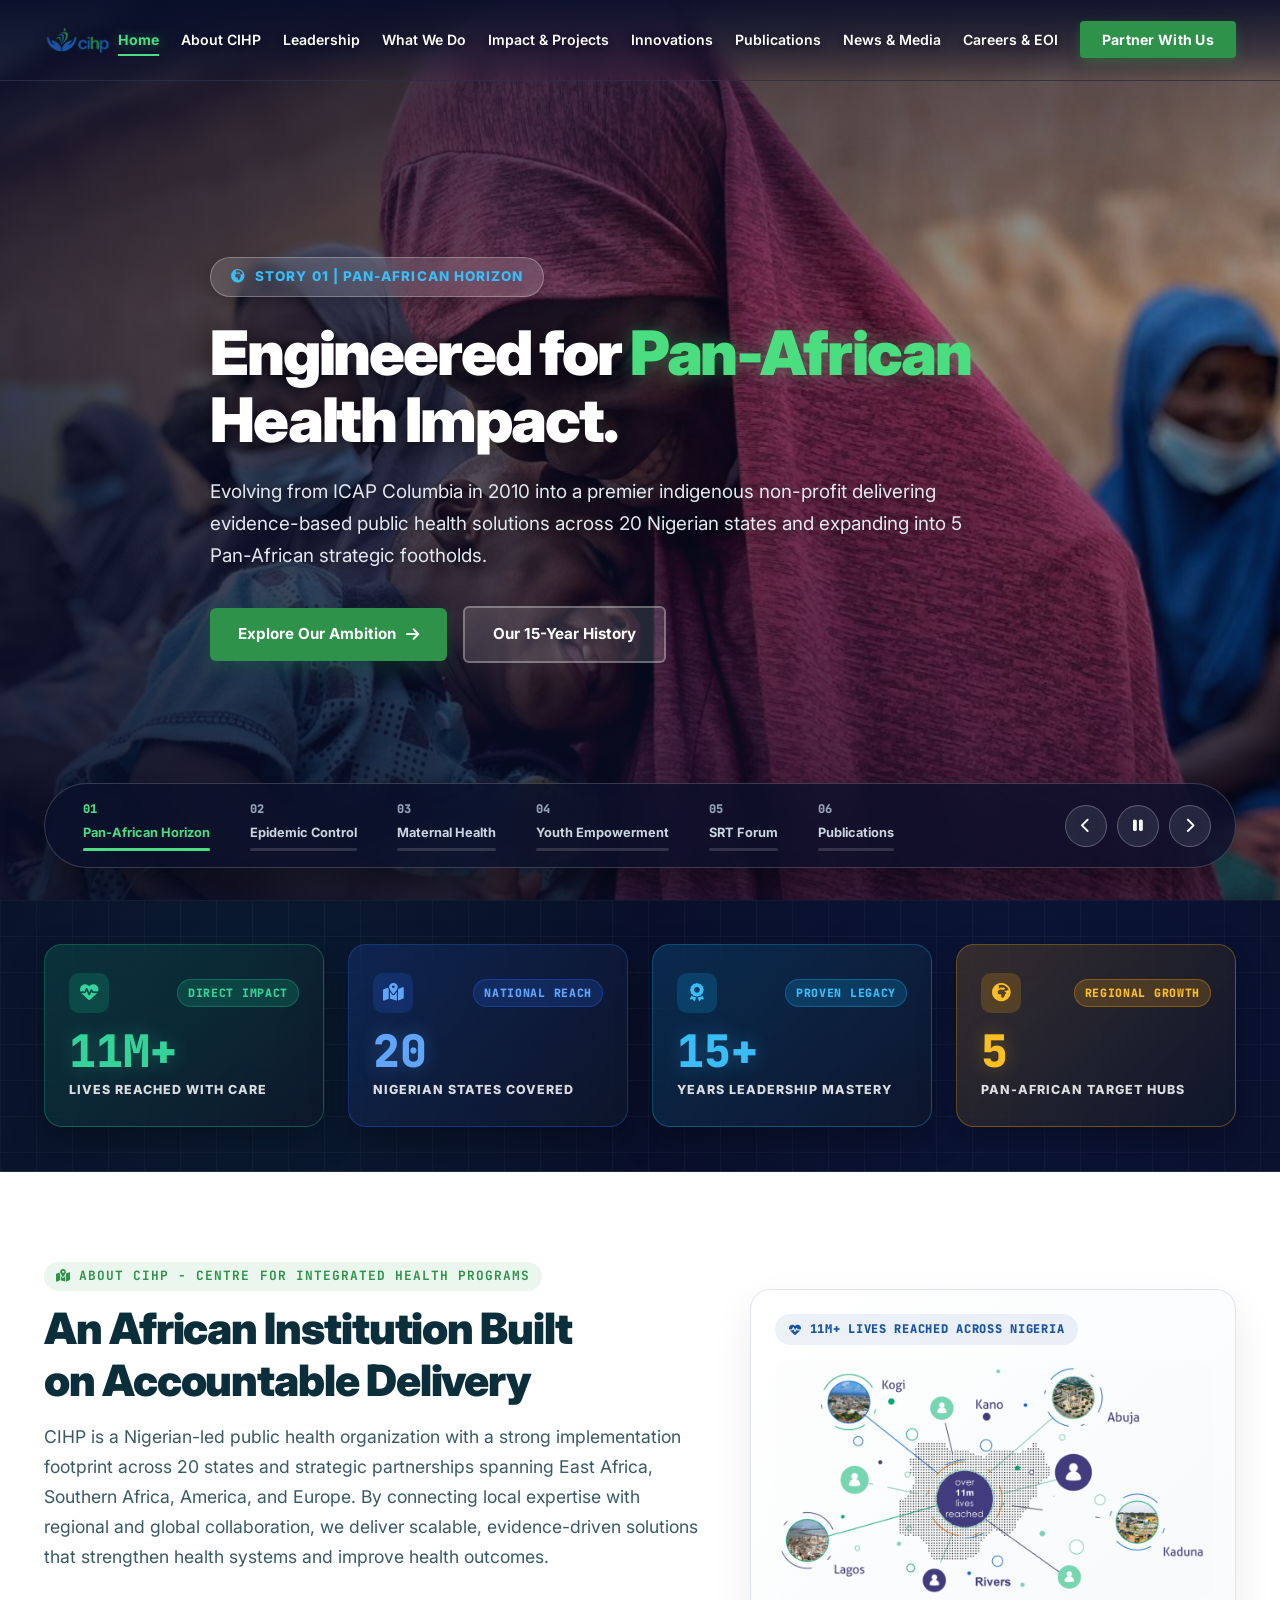
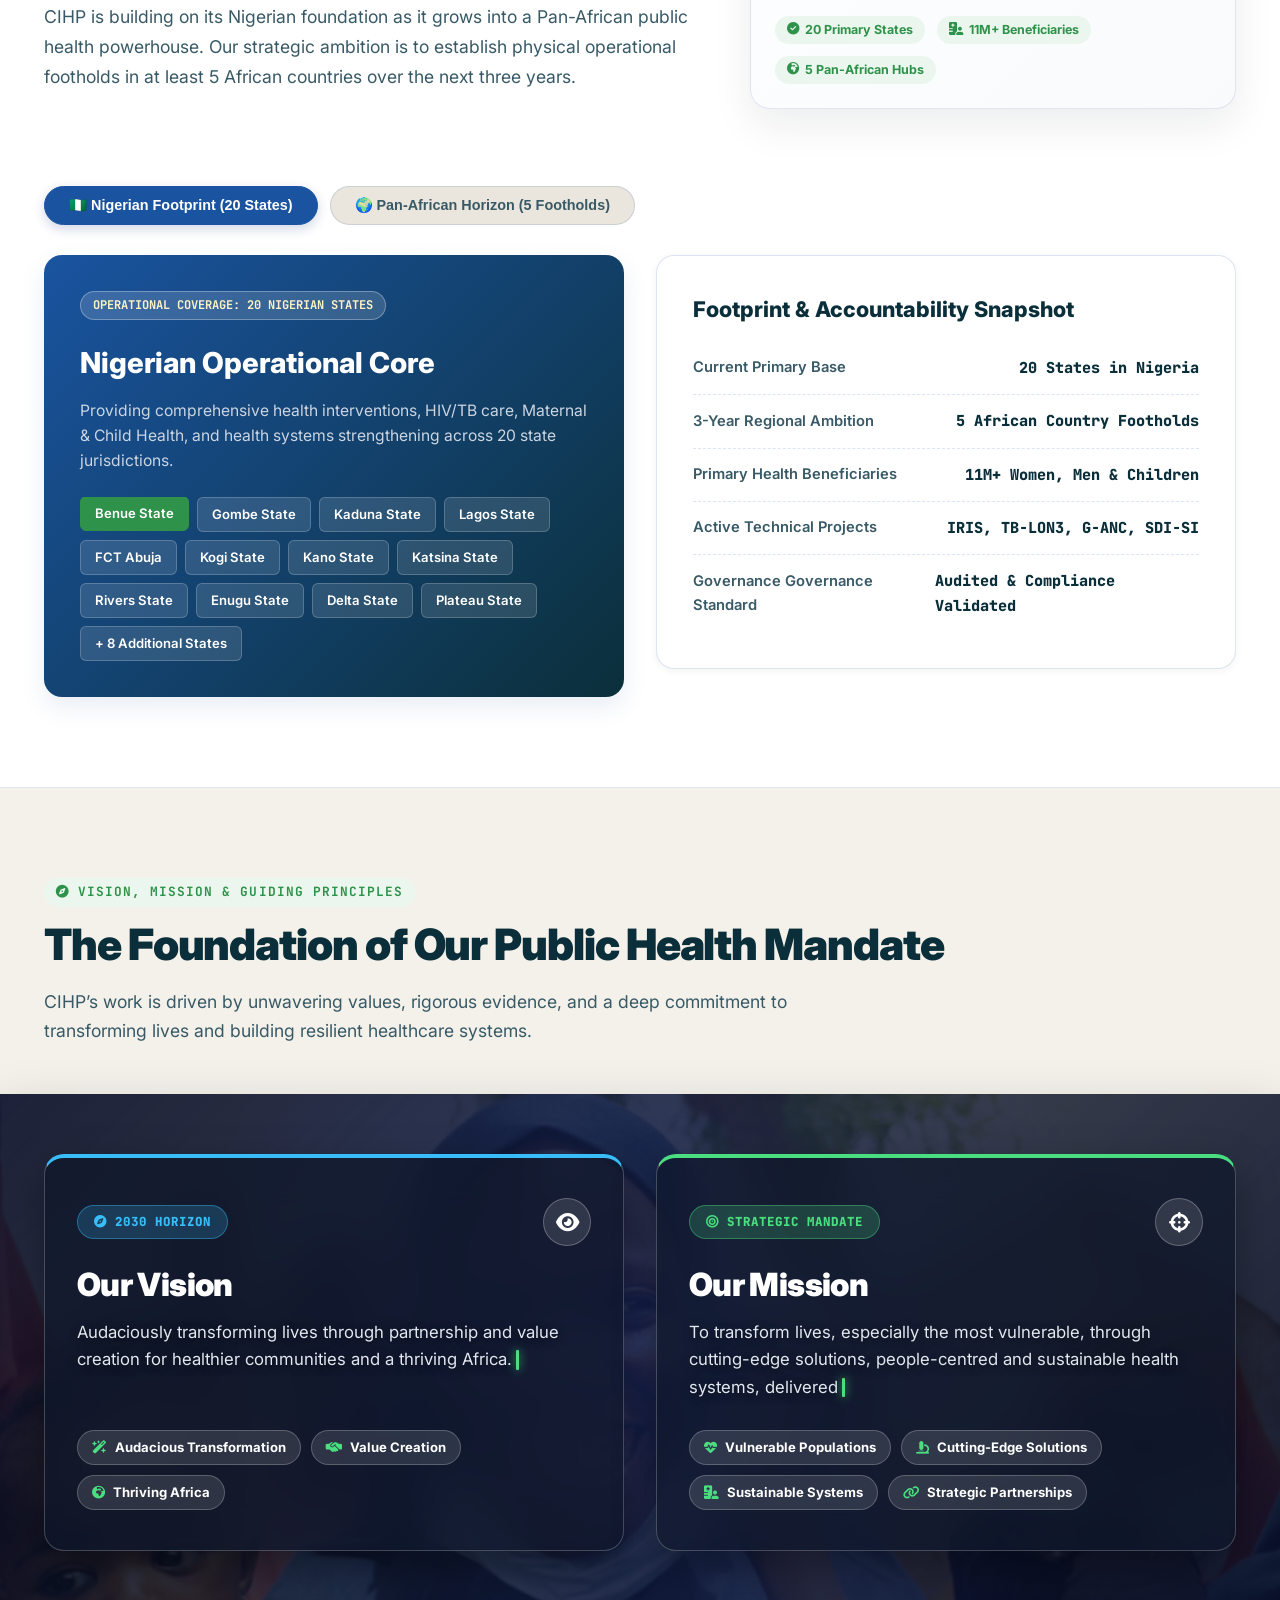
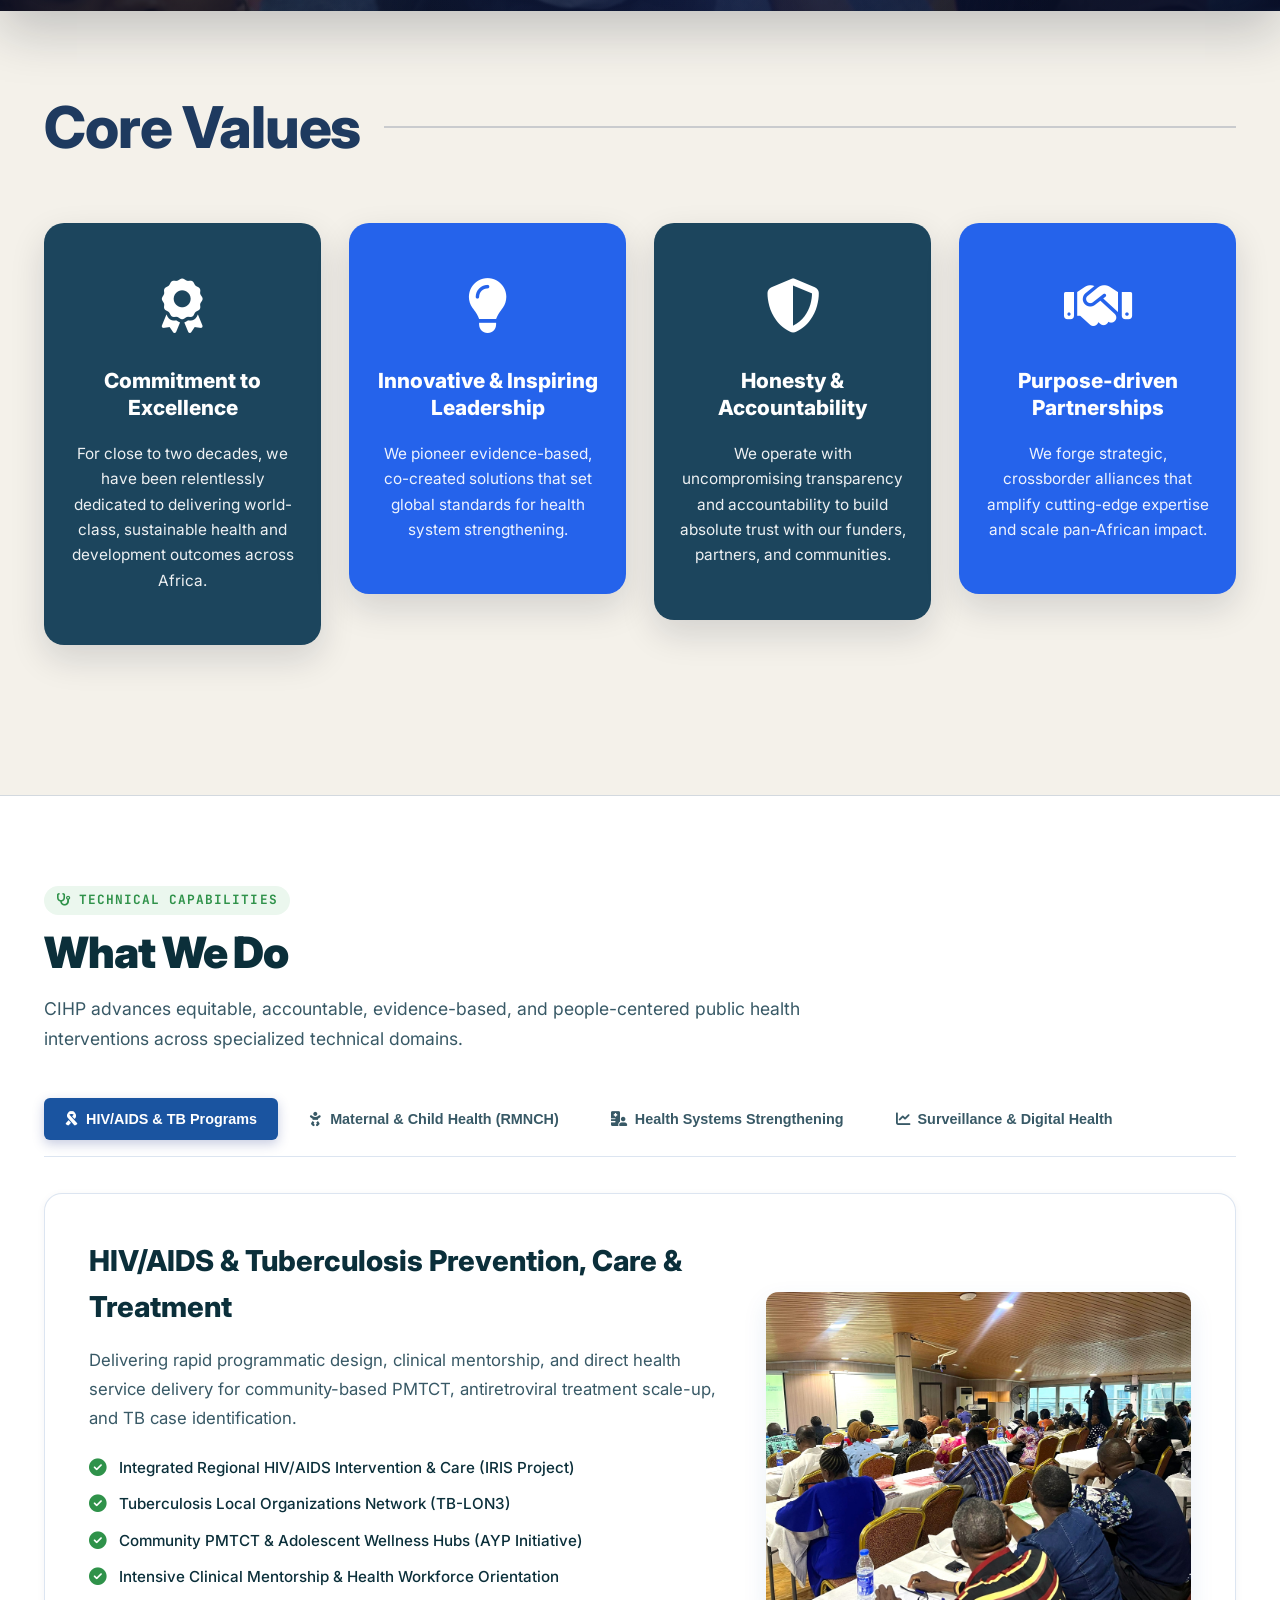
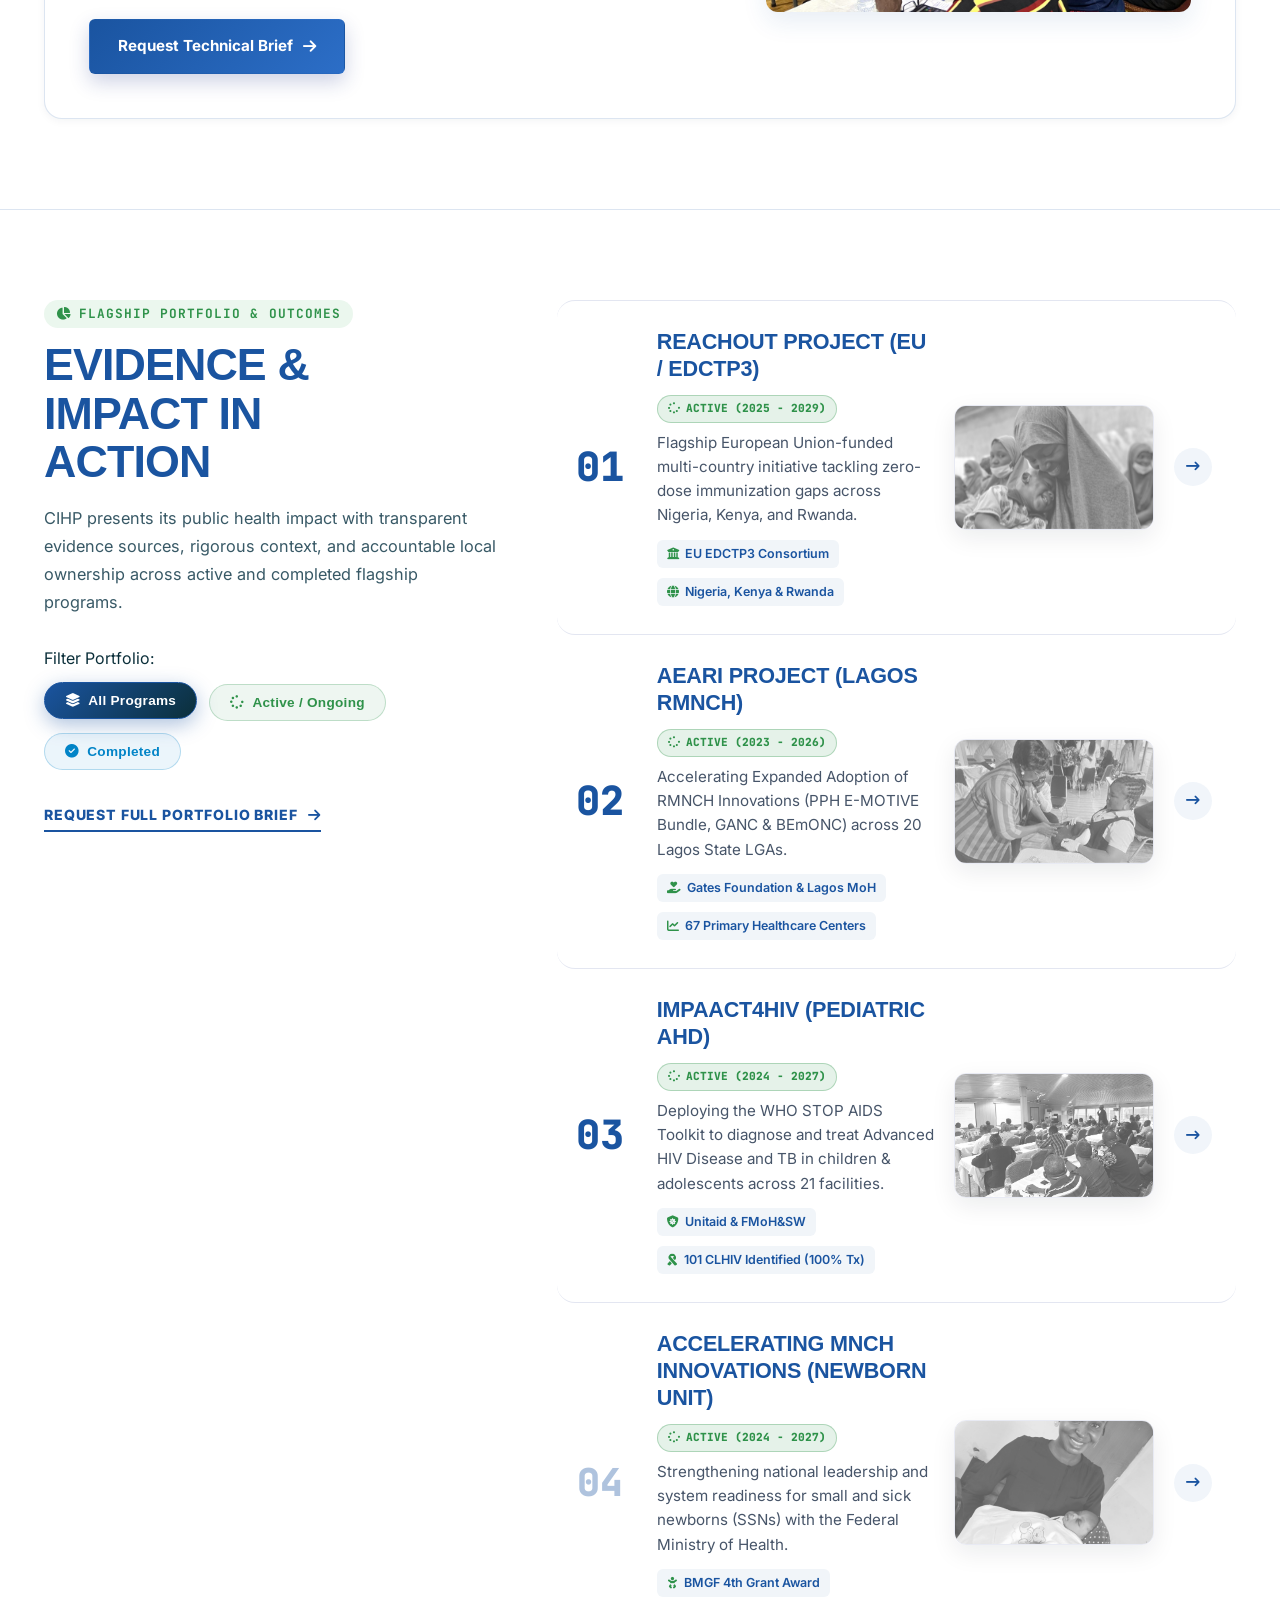
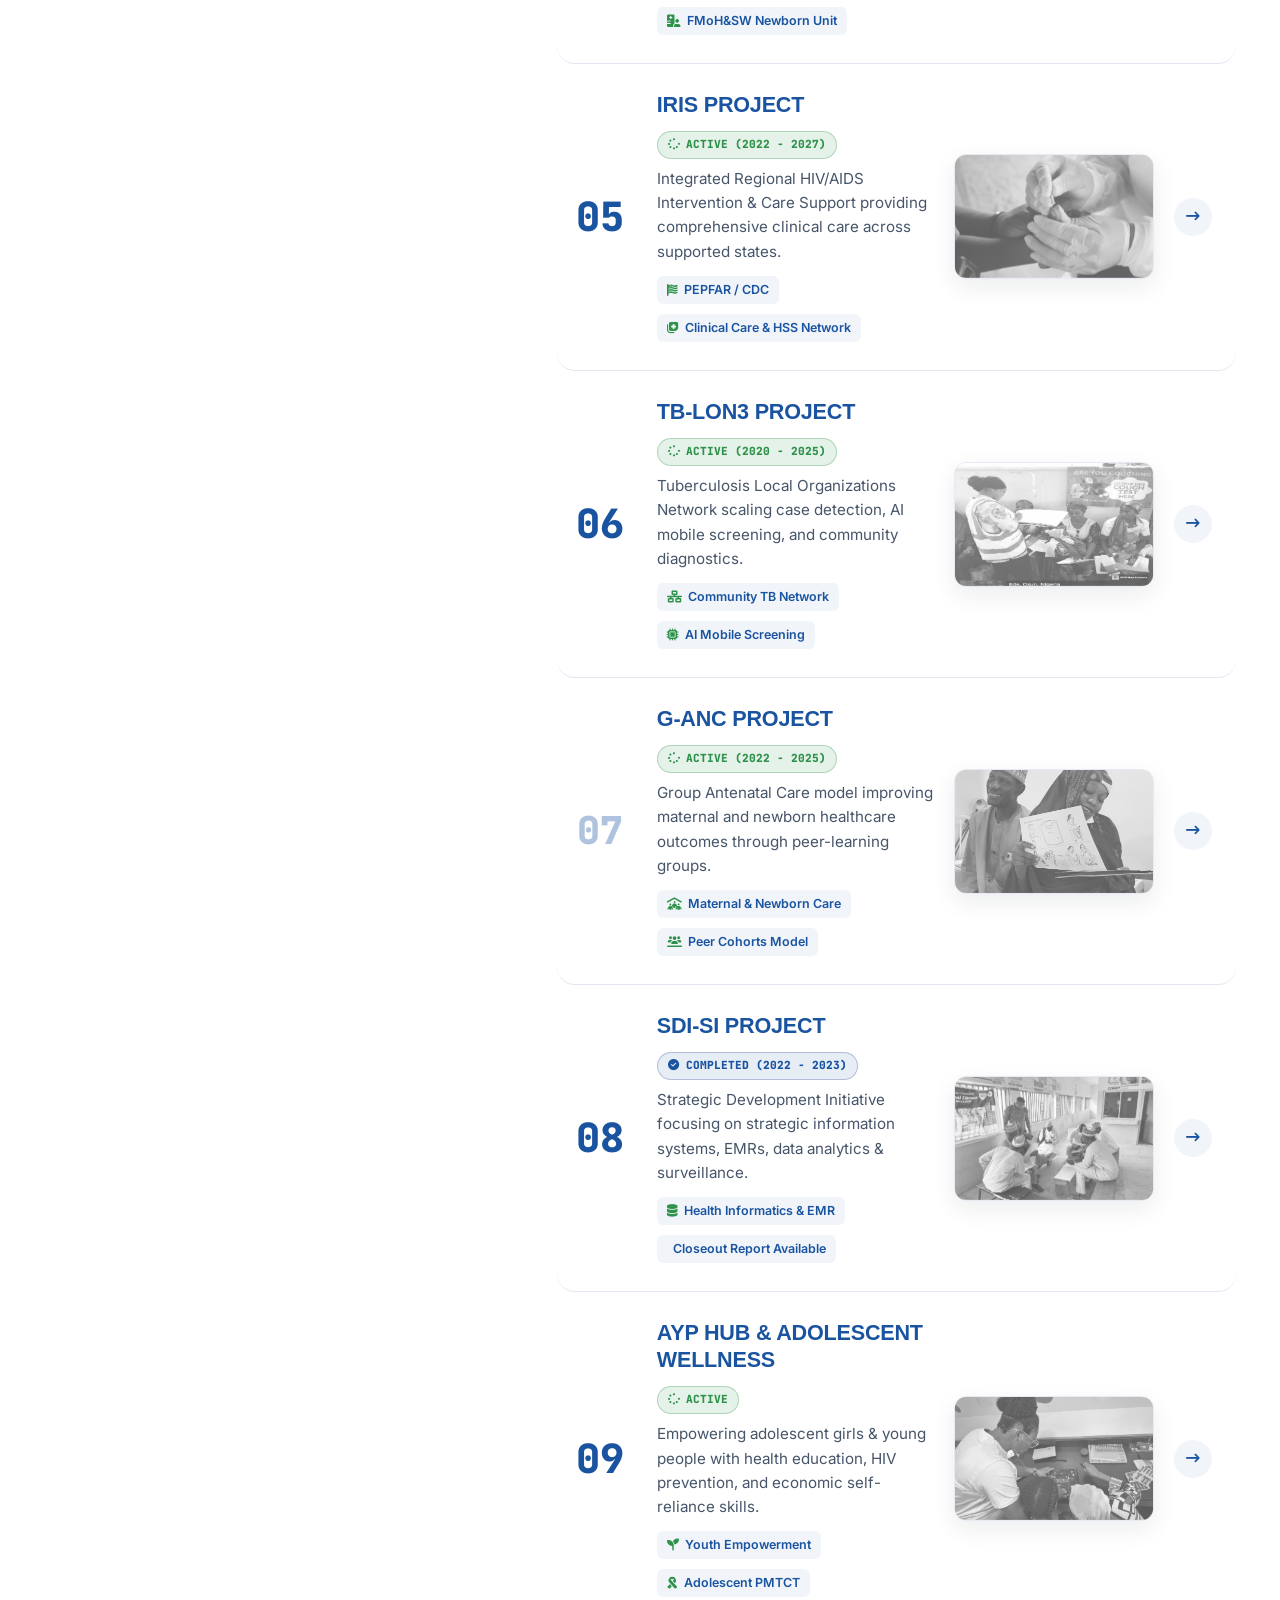
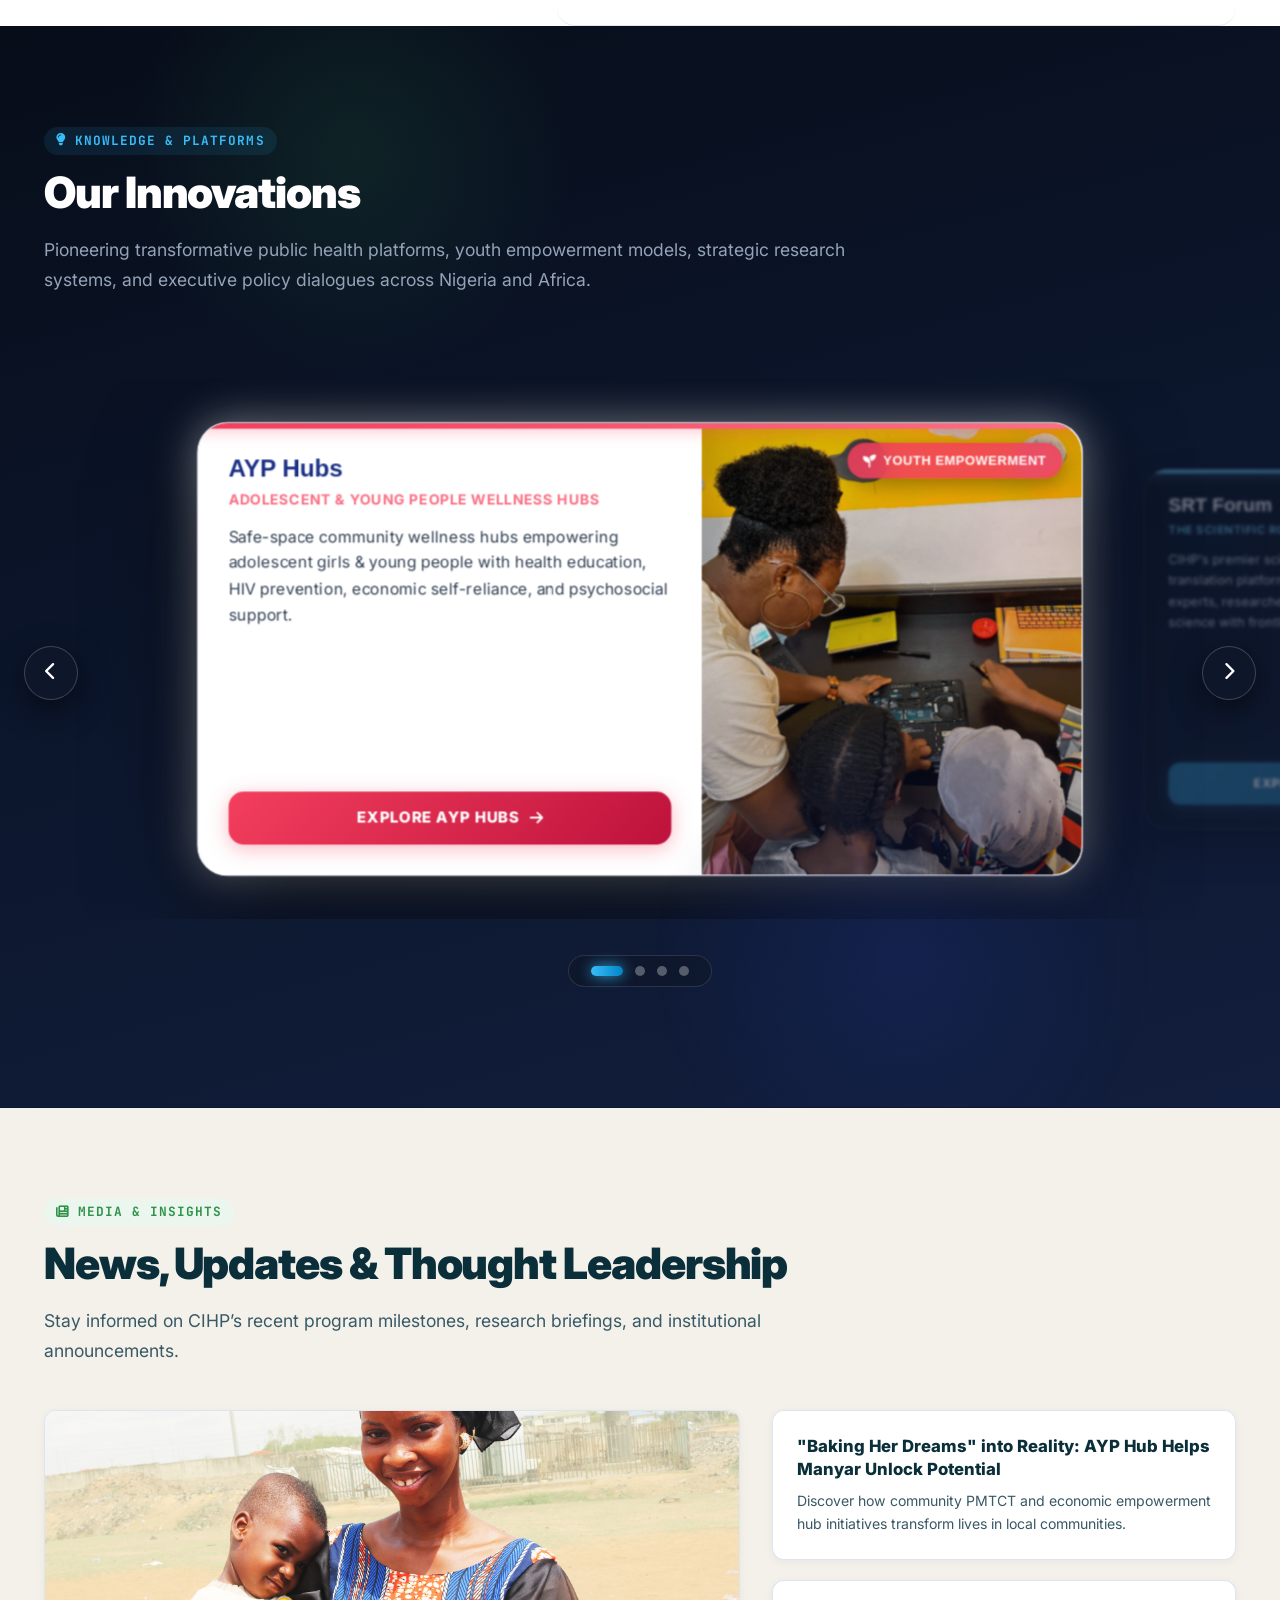
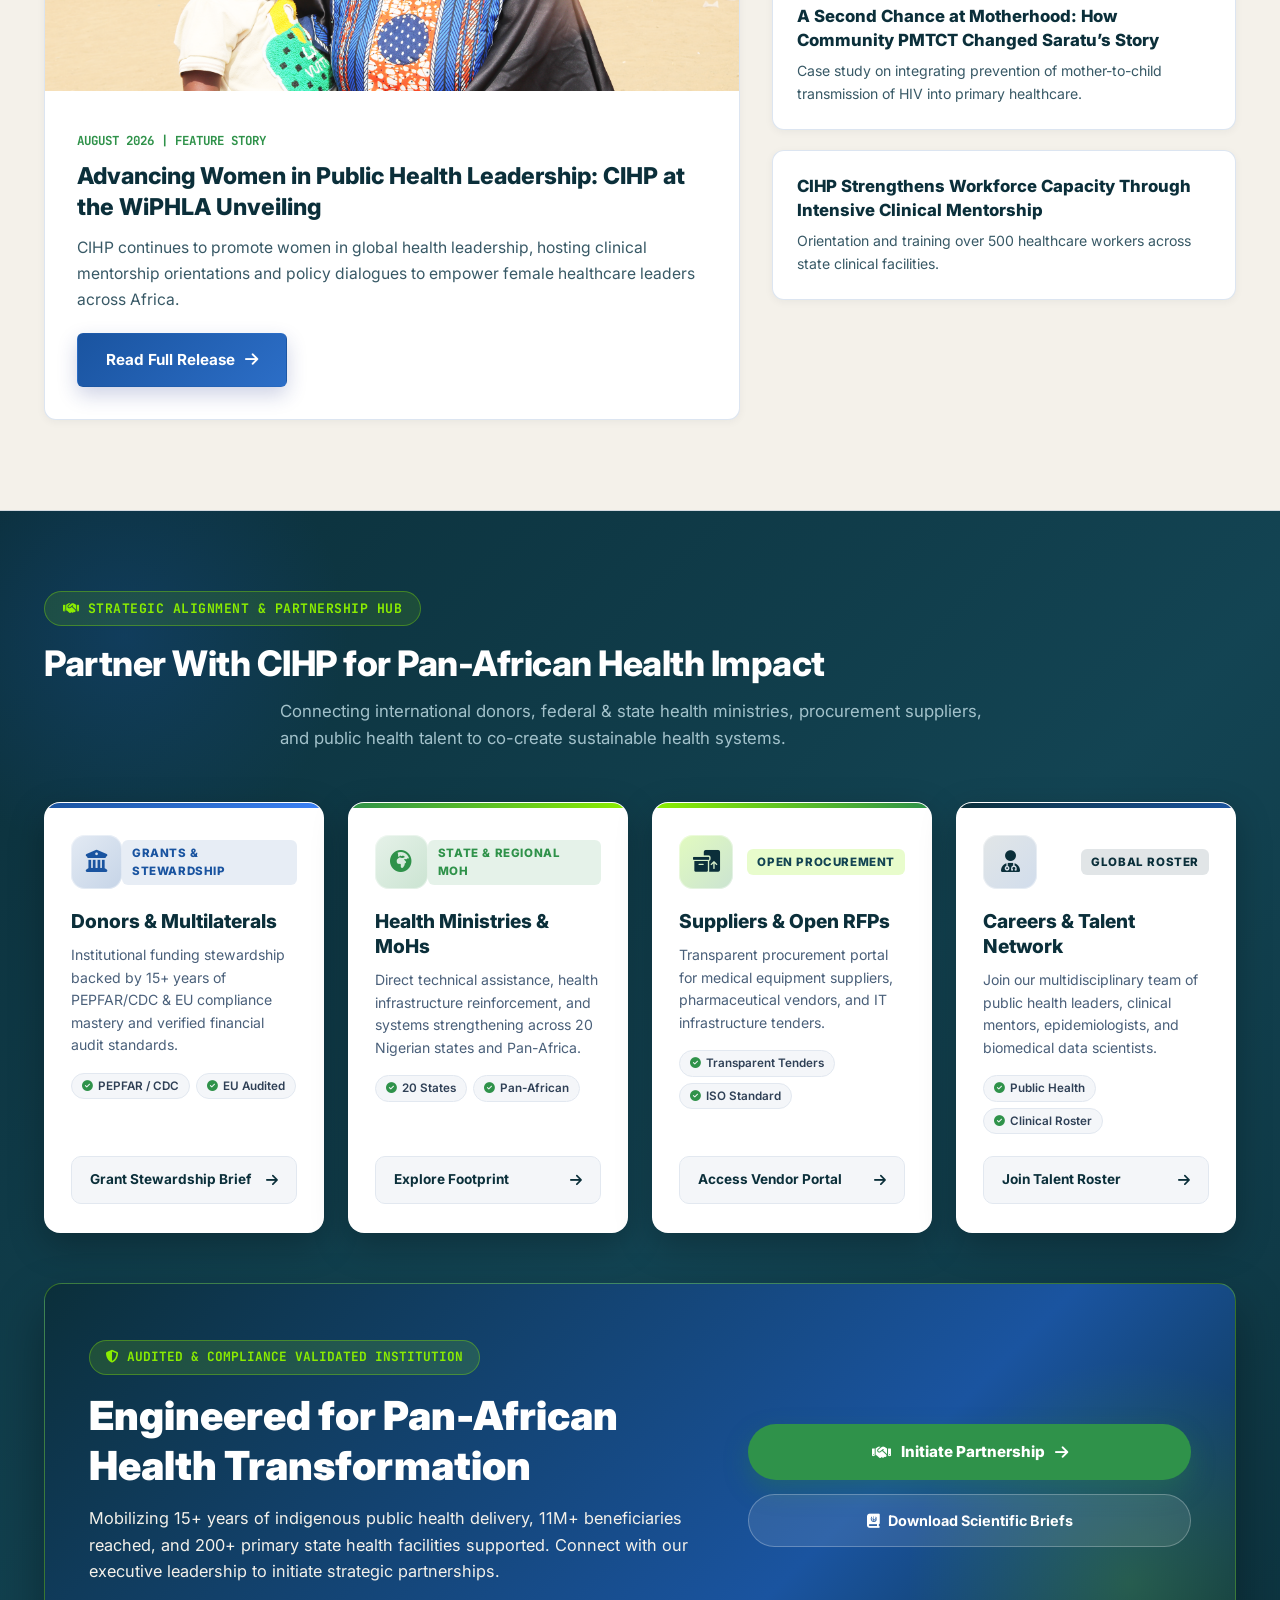
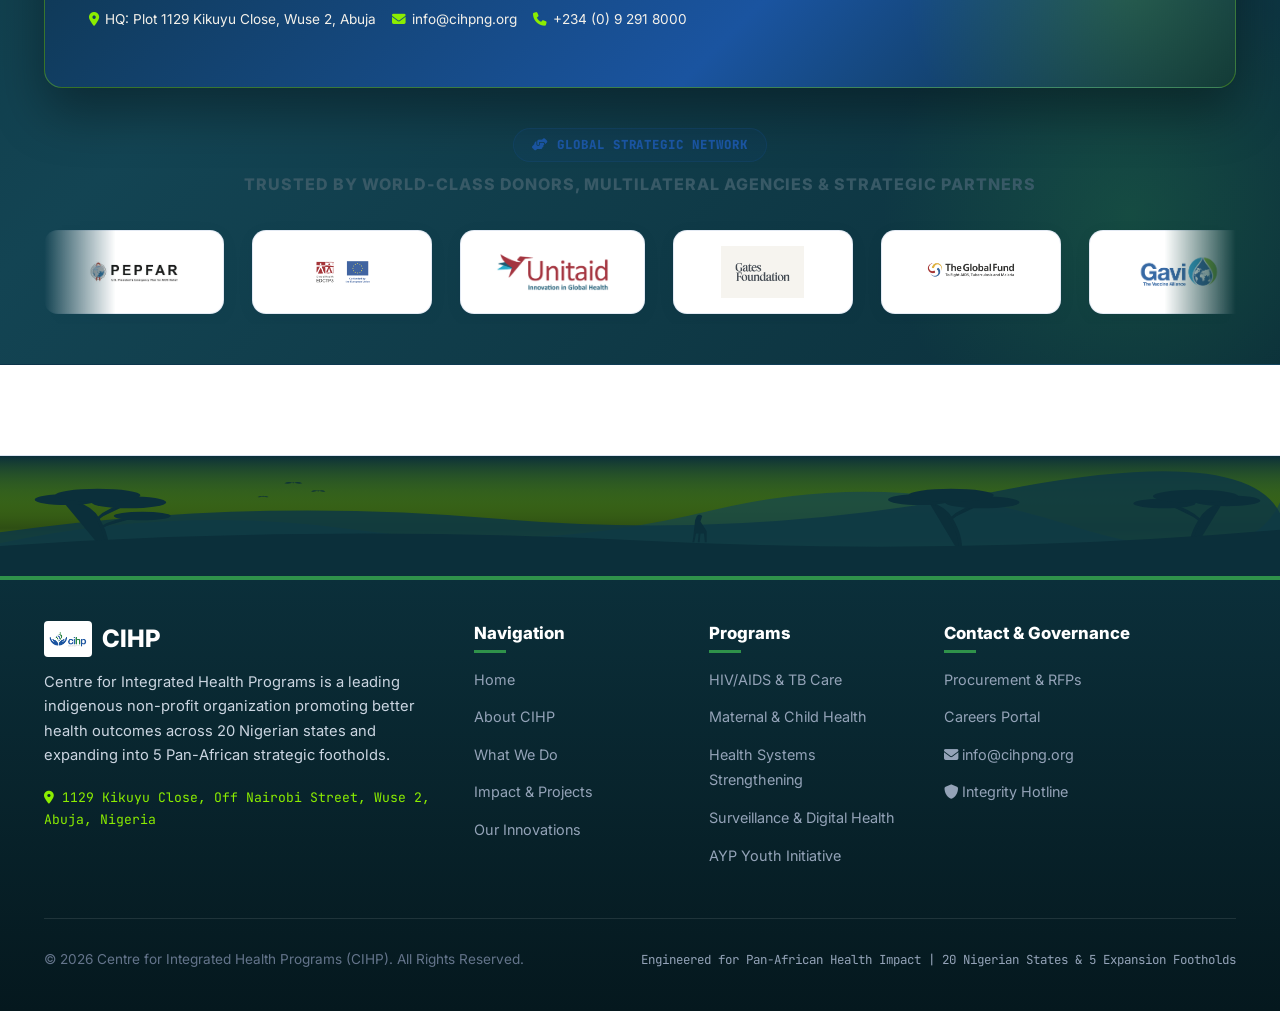
==== commit c86f5cce: "fix: resolve unclosed leadership section in about.html and news section in index.html to ensure clea" ====
--- a/index.html
+++ b/index.html
@@ -1078,8 +1078,10 @@
           </div>
 
         </div>
-        <!-- ==================== PRE-FOOTER EXECUTIVE PARTNERSHIP & TRUST GATEWAY ==================== -->
-        <section id="gateway" class="prefooter-gateway-section">
+      </section>
+
+      <!-- ==================== PRE-FOOTER EXECUTIVE PARTNERSHIP & TRUST GATEWAY ==================== -->
+      <section id="gateway" class="prefooter-gateway-section">
           <div class="container">
 
             <div class="text-center" data-aos="fade-down">
